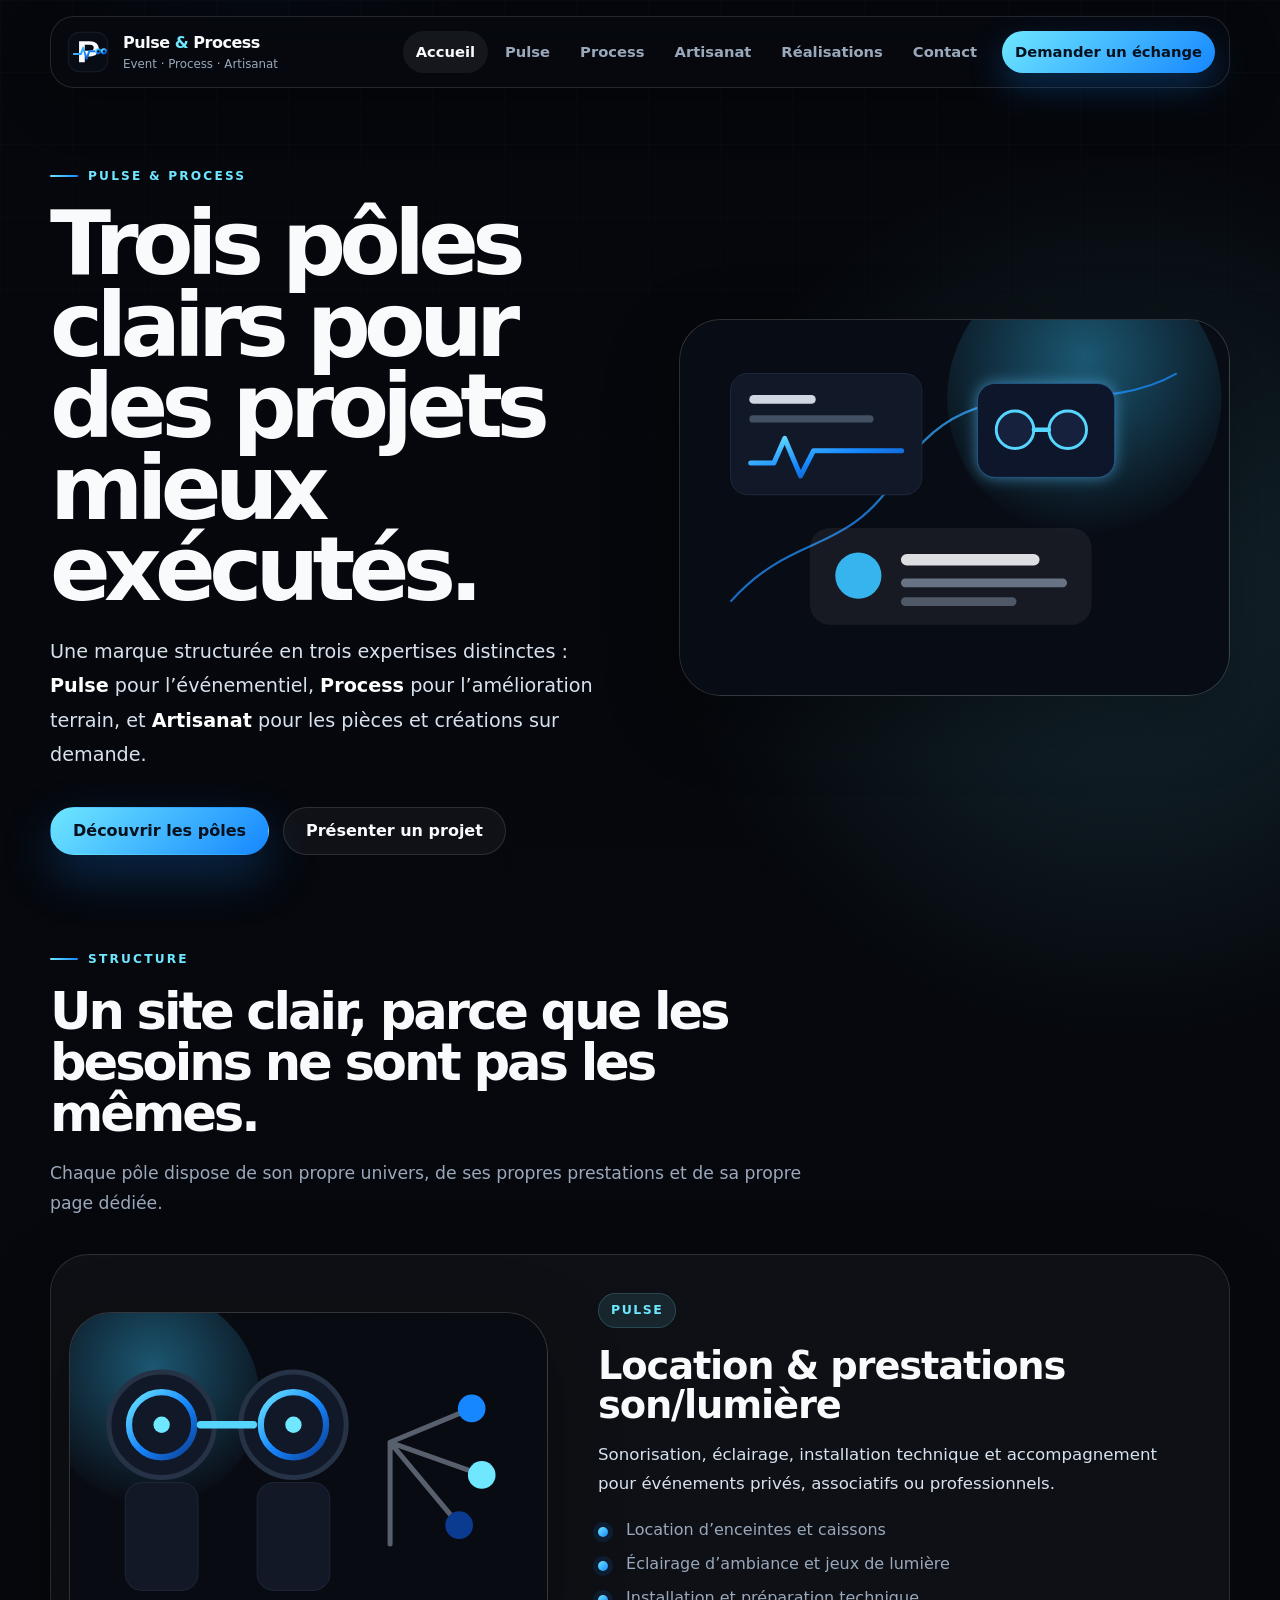
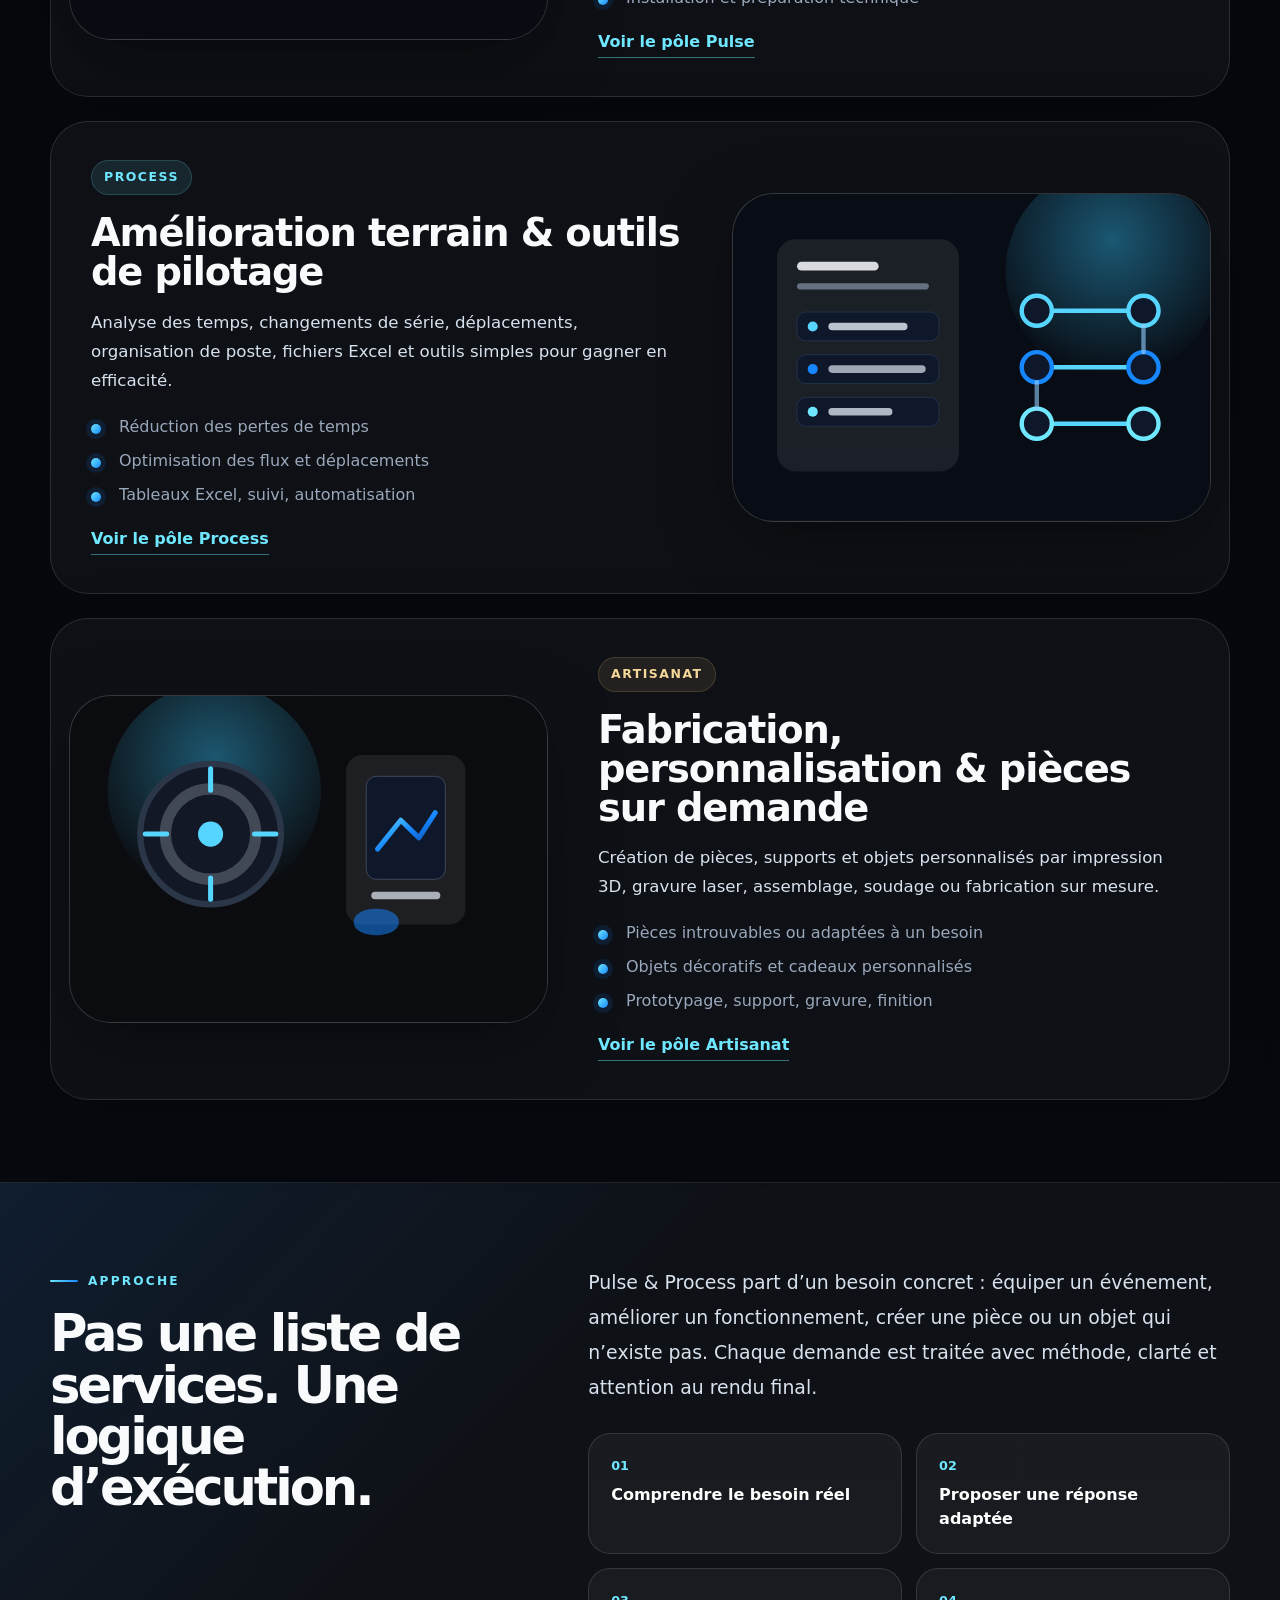
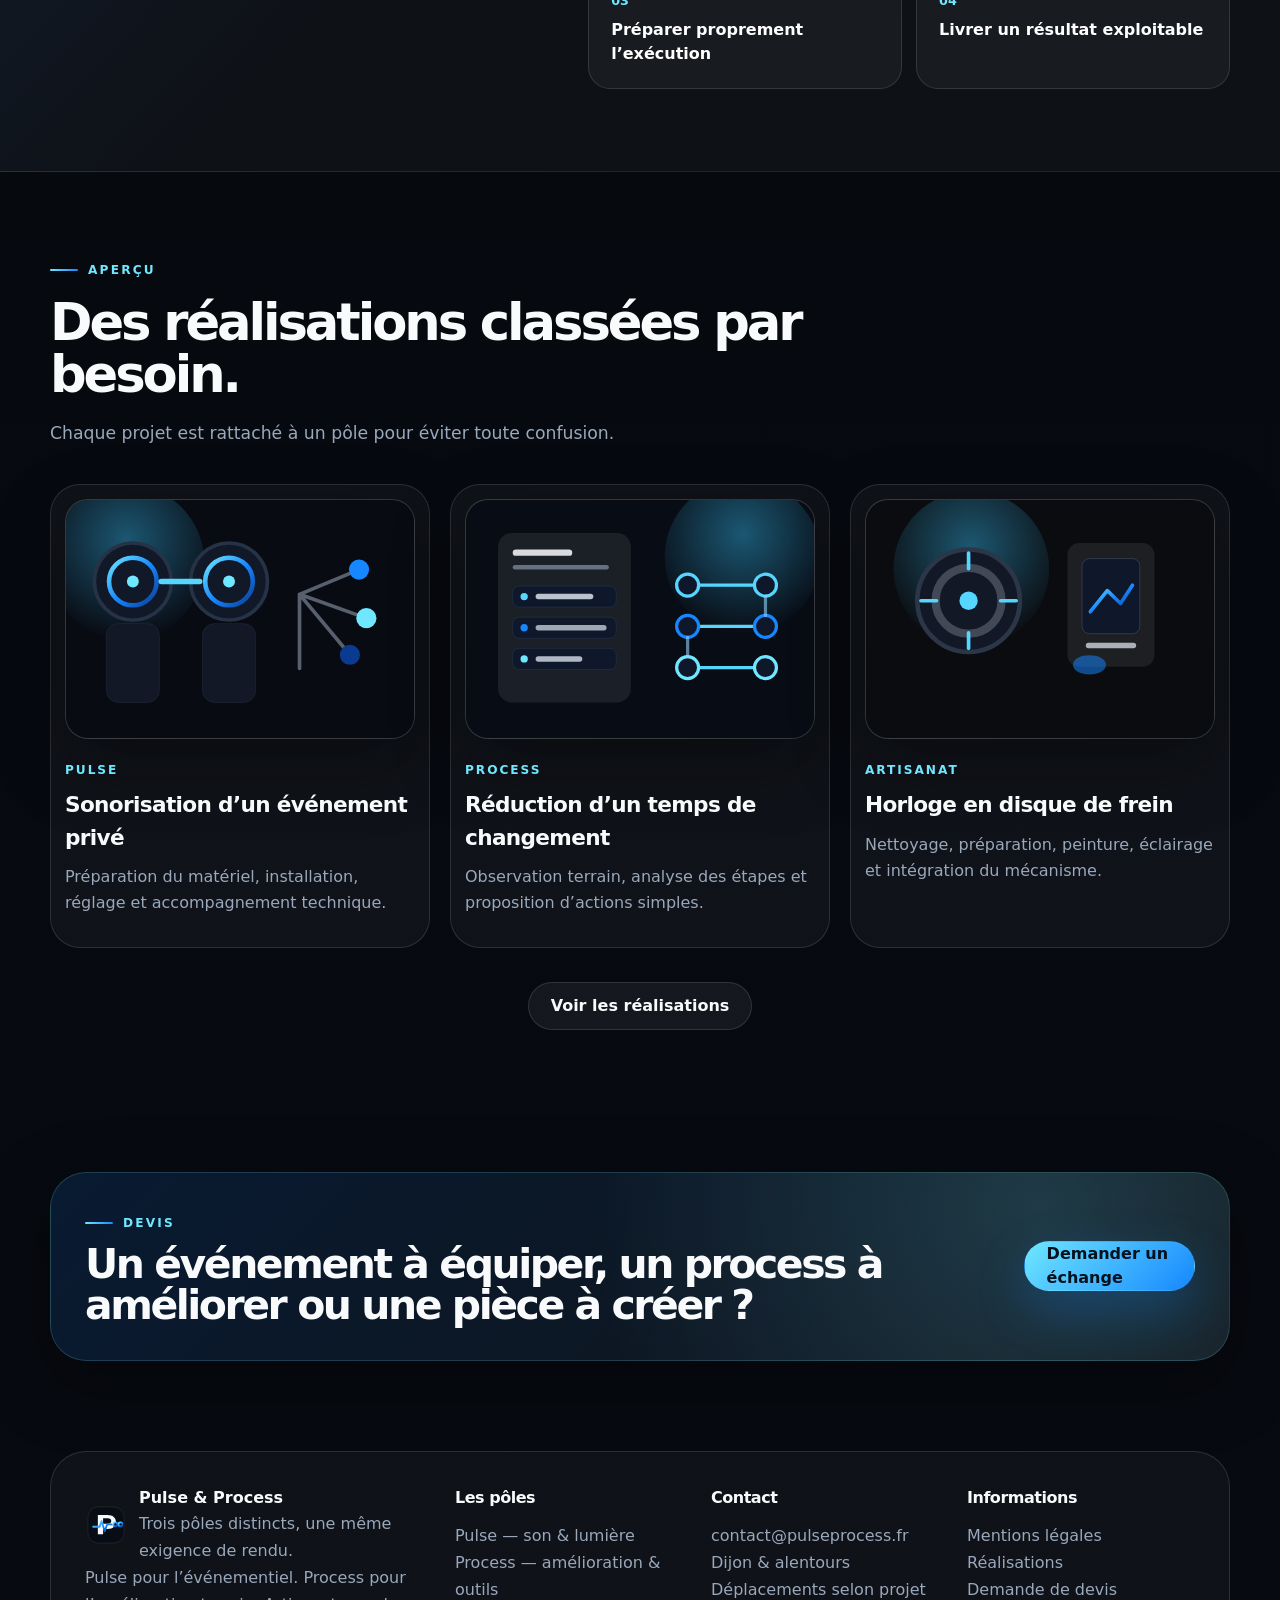
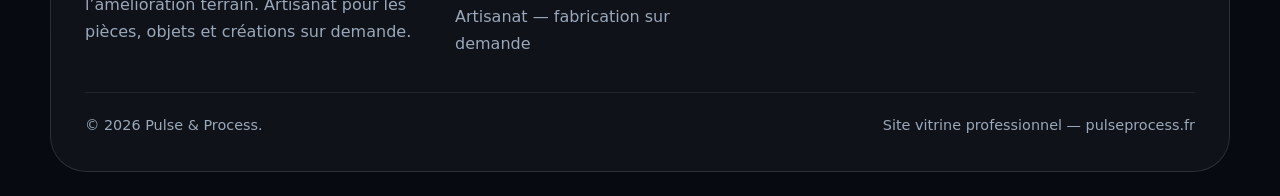
==== index.html @ 798062c0 "Add files via upload" ====
<!doctype html><html lang="fr"><head><meta charset="utf-8"><meta name="viewport" content="width=device-width, initial-scale=1"><title>Pulse &amp; Process — Pulse, Process et Artisanat</title><meta name="description" content="Pulse &amp; Process regroupe trois pôles distincts : événementiel son et lumière, amélioration terrain et outils de pilotage, artisanat et fabrication sur demande."><meta property="og:title" content="Pulse &amp; Process — Pulse, Process et Artisanat"><meta property="og:description" content="Pulse &amp; Process regroupe trois pôles distincts : événementiel son et lumière, amélioration terrain et outils de pilotage, artisanat et fabrication sur demande."><meta property="og:type" content="website"><meta property="og:url" content="https://pulseprocess.fr"><meta name="theme-color" content="#080c14"><link rel="icon" href='data:image/svg+xml,<svg xmlns="http://www.w3.org/2000/svg" viewBox="0 0 64 64"><rect width="64" height="64" rx="16" fill="%23080c14"/><path d="M18 46V16h17c8 0 13 4 13 11s-5 11-13 11h-8v8h-9z" fill="%23f8fafc"/><path d="M10 36h10l3-9 5 17 4-11h18" fill="none" stroke="%2338bdf8" stroke-width="4" stroke-linecap="round" stroke-linejoin="round"/></svg>'><link rel="stylesheet" href="styles.css"></head><body><header class="site-header" data-header><a class="brand" href="index.html" aria-label="Accueil Pulse & Process"><svg class="brand-mark" viewBox="0 0 72 72" aria-hidden="true"><defs><linearGradient id="ppBlue" x1="0" x2="1" y1="0" y2="1"><stop offset="0%" stop-color="#6ee7ff"/><stop offset="55%" stop-color="#1687ff"/><stop offset="100%" stop-color="#0a3f95"/></linearGradient></defs><rect x="5" y="5" width="62" height="62" rx="18" fill="#080c14" stroke="rgba(255,255,255,.14)"/><path d="M22 52V19h17c8.5 0 14 4.7 14 12s-5.5 12-14 12H31v9h-9Zm9-18h8c3.8 0 6-1.7 6-4.8 0-3-2.2-4.7-6-4.7h-8V34Z" fill="#f8fafc"/><path d="M14 39h11l3.4-10 5.4 18 4.1-12h7.8" fill="none" stroke="url(#ppBlue)" stroke-width="3.1" stroke-linecap="round" stroke-linejoin="round"/><circle cx="52" cy="35" r="3.4" fill="#080c14" stroke="url(#ppBlue)" stroke-width="3"/><circle cx="61" cy="35" r="3.4" fill="#080c14" stroke="url(#ppBlue)" stroke-width="3"/></svg><span class="brand-text"><strong><span>Pulse</span> <em>&</em> <span>Process</span></strong><small>Event · Process · Artisanat</small></span></a><button class="nav-toggle" type="button" aria-label="Ouvrir le menu" aria-expanded="false" data-nav-toggle><span></span><span></span></button><nav class="main-nav" data-nav><a class="is-active" href="index.html">Accueil</a><a class="" href="pulse.html">Pulse</a><a class="" href="process.html">Process</a><a class="" href="artisanat.html">Artisanat</a><a class="" href="realisations.html">Réalisations</a><a class="" href="contact.html">Contact</a><a class="nav-cta" href="contact.html">Demander un échange</a></nav></header><main>
<section class="hero hero-home"><div class="hero-copy reveal"><p class="eyebrow">Pulse & Process</p><h1>Trois pôles clairs pour des projets mieux exécutés.</h1><p class="lead">Une marque structurée en trois expertises distinctes : <strong>Pulse</strong> pour l’événementiel, <strong>Process</strong> pour l’amélioration terrain, et <strong>Artisanat</strong> pour les pièces et créations sur demande.</p><div class="hero-actions"><a class="btn btn-primary" href="#poles">Découvrir les pôles</a><a class="btn btn-ghost" href="contact.html">Présenter un projet</a></div></div><div class="hero-visual reveal delay-1"><svg class="visual-svg" viewBox="0 0 760 520" role="img" aria-hidden="true"><defs><linearGradient id="gBlue" x1="0" y1="0" x2="1" y2="1"><stop offset="0%" stop-color="#6ee7ff"/><stop offset="52%" stop-color="#1687ff"/><stop offset="100%" stop-color="#0b3b91"/></linearGradient><radialGradient id="glow" cx="50%" cy="35%" r="65%"><stop offset="0%" stop-color="#37c8ff" stop-opacity=".4"/><stop offset="100%" stop-color="#37c8ff" stop-opacity="0"/></radialGradient><filter id="blurGlow" x="-20%" y="-20%" width="140%" height="140%"><feGaussianBlur stdDeviation="10" result="blur"/><feColorMatrix in="blur" type="matrix" values="0 0 0 0 0.1  0 0 0 0 0.55  0 0 0 0 1  0 0 0 .55 0"/><feMerge><feMergeNode/><feMergeNode in="SourceGraphic"/></feMerge></filter></defs><rect width="760" height="520" rx="38" fill="#080c14"/><circle cx="560" cy="108" r="190" fill="url(#glow)"/><path d="M70 390 C160 290, 230 330, 305 210 C405 48, 560 148, 688 74" fill="none" stroke="url(#gBlue)" stroke-width="3" opacity=".75"/><g transform="translate(70 74)"><rect width="265" height="168" rx="24" fill="#111827" stroke="#263246"/><rect x="26" y="30" width="92" height="12" rx="6" fill="#e5edf8" opacity=".9"/><rect x="26" y="58" width="172" height="10" rx="5" fill="#64748b" opacity=".6"/><path d="M28 124h32l15-34 22 52 18-35h122" fill="none" stroke="url(#gBlue)" stroke-width="7" stroke-linecap="round" stroke-linejoin="round"/></g><g transform="translate(412 88)" filter="url(#blurGlow)"><rect width="190" height="130" rx="24" fill="#0f172a" stroke="#245a91"/><circle cx="52" cy="64" r="26" fill="#13243d" stroke="#56d6ff" stroke-width="4"/><circle cx="125" cy="64" r="26" fill="#13243d" stroke="#56d6ff" stroke-width="4"/><path d="M78 64h21" stroke="#56d6ff" stroke-width="6" stroke-linecap="round"/></g><g transform="translate(180 288)"><rect width="390" height="134" rx="28" fill="#f8fafc" opacity=".06" stroke="#ffffff" stroke-opacity=".13"/><circle cx="67" cy="66" r="32" fill="#38bdf8" opacity=".95"/><rect x="126" y="36" width="192" height="16" rx="8" fill="#f8fafc" opacity=".88"/><rect x="126" y="70" width="230" height="12" rx="6" fill="#93a4bb" opacity=".65"/><rect x="126" y="96" width="160" height="12" rx="6" fill="#93a4bb" opacity=".45"/></g></svg></div></section>
<section class="section section-tight" id="poles"><div class="section-heading reveal"><p class="eyebrow">Structure</p><h2>Un site clair, parce que les besoins ne sont pas les mêmes.</h2><p>Chaque pôle dispose de son propre univers, de ses propres prestations et de sa propre page dédiée.</p></div><div class="split-poles"><article class="pole-card pole-pulse reveal"><div class="pole-media"><svg class="visual-svg" viewBox="0 0 760 520" role="img" aria-hidden="true"><defs><linearGradient id="gBlue" x1="0" y1="0" x2="1" y2="1"><stop offset="0%" stop-color="#6ee7ff"/><stop offset="52%" stop-color="#1687ff"/><stop offset="100%" stop-color="#0b3b91"/></linearGradient><radialGradient id="glow" cx="50%" cy="35%" r="65%"><stop offset="0%" stop-color="#37c8ff" stop-opacity=".4"/><stop offset="100%" stop-color="#37c8ff" stop-opacity="0"/></radialGradient><filter id="blurGlow" x="-20%" y="-20%" width="140%" height="140%"><feGaussianBlur stdDeviation="10" result="blur"/><feColorMatrix in="blur" type="matrix" values="0 0 0 0 0.1  0 0 0 0 0.55  0 0 0 0 1  0 0 0 .55 0"/><feMerge><feMergeNode/><feMergeNode in="SourceGraphic"/></feMerge></filter></defs><rect width="760" height="520" rx="38" fill="#090b13"/><circle cx="132" cy="136" r="170" fill="url(#glow)"/><g transform="translate(88 92)"><rect x="0" y="178" width="116" height="172" rx="26" fill="#121826" stroke="#273247"/><circle cx="58" cy="86" r="84" fill="#111827" stroke="#263246" stroke-width="8"/><circle cx="58" cy="86" r="52" fill="none" stroke="url(#gBlue)" stroke-width="10"/><circle cx="58" cy="86" r="13" fill="#6ee7ff"/><rect x="210" y="178" width="116" height="172" rx="26" fill="#121826" stroke="#273247"/><circle cx="268" cy="86" r="84" fill="#111827" stroke="#263246" stroke-width="8"/><circle cx="268" cy="86" r="52" fill="none" stroke="url(#gBlue)" stroke-width="10"/><circle cx="268" cy="86" r="13" fill="#6ee7ff"/><path d="M120 86h84" stroke="#56d6ff" stroke-width="12" stroke-linecap="round"/></g><g transform="translate(470 118)"><path d="M40 250 V88 M40 88 L170 34 M40 88 L186 140 M40 88 L150 220" stroke="#d8e7ff" stroke-opacity=".38" stroke-width="8" stroke-linecap="round"/><circle cx="170" cy="34" r="22" fill="#1687ff"/><circle cx="186" cy="140" r="22" fill="#6ee7ff"/><circle cx="150" cy="220" r="22" fill="#0b3b91"/></g></svg></div><div class="pole-content"><span class="pill">Pulse</span><h3>Location & prestations son/lumière</h3><p>Sonorisation, éclairage, installation technique et accompagnement pour événements privés, associatifs ou professionnels.</p><ul class="clean-list"><li>Location d’enceintes et caissons</li><li>Éclairage d’ambiance et jeux de lumière</li><li>Installation et préparation technique</li></ul><a class="text-link" href="pulse.html">Voir le pôle Pulse</a></div></article><article class="pole-card pole-process reveal delay-1"><div class="pole-media"><svg class="visual-svg" viewBox="0 0 760 520" role="img" aria-hidden="true"><defs><linearGradient id="gBlue" x1="0" y1="0" x2="1" y2="1"><stop offset="0%" stop-color="#6ee7ff"/><stop offset="52%" stop-color="#1687ff"/><stop offset="100%" stop-color="#0b3b91"/></linearGradient><radialGradient id="glow" cx="50%" cy="35%" r="65%"><stop offset="0%" stop-color="#37c8ff" stop-opacity=".4"/><stop offset="100%" stop-color="#37c8ff" stop-opacity="0"/></radialGradient><filter id="blurGlow" x="-20%" y="-20%" width="140%" height="140%"><feGaussianBlur stdDeviation="10" result="blur"/><feColorMatrix in="blur" type="matrix" values="0 0 0 0 0.1  0 0 0 0 0.55  0 0 0 0 1  0 0 0 .55 0"/><feMerge><feMergeNode/><feMergeNode in="SourceGraphic"/></feMerge></filter></defs><rect width="760" height="520" rx="38" fill="#080c14"/><circle cx="604" cy="124" r="170" fill="url(#glow)"/><g transform="translate(70 72)"><rect width="290" height="370" rx="30" fill="#f8fafc" opacity=".08" stroke="#ffffff" stroke-opacity=".12"/><rect x="32" y="36" width="130" height="14" rx="7" fill="#f8fafc" opacity=".86"/><rect x="32" y="70" width="210" height="10" rx="5" fill="#94a3b8" opacity=".62"/><g transform="translate(32 116)"><rect width="226" height="46" rx="14" fill="#0f172a" stroke="#28405d"/><circle cx="25" cy="23" r="8" fill="#56d6ff"/><rect x="50" y="17" width="126" height="12" rx="6" fill="#e5edf8" opacity=".8"/></g><g transform="translate(32 184)"><rect width="226" height="46" rx="14" fill="#0f172a" stroke="#28405d"/><circle cx="25" cy="23" r="8" fill="#1687ff"/><rect x="50" y="17" width="155" height="12" rx="6" fill="#e5edf8" opacity=".67"/></g><g transform="translate(32 252)"><rect width="226" height="46" rx="14" fill="#0f172a" stroke="#28405d"/><circle cx="25" cy="23" r="8" fill="#6ee7ff"/><rect x="50" y="17" width="102" height="12" rx="6" fill="#e5edf8" opacity=".75"/></g></g><g transform="translate(438 130)"><path d="M46 56h170M46 146h170M46 236h170" stroke="#56d6ff" stroke-width="7" stroke-linecap="round"/><circle cx="46" cy="56" r="24" fill="#0f172a" stroke="#56d6ff" stroke-width="7"/><circle cx="216" cy="56" r="24" fill="#0f172a" stroke="#56d6ff" stroke-width="7"/><circle cx="46" cy="146" r="24" fill="#0f172a" stroke="#1687ff" stroke-width="7"/><circle cx="216" cy="146" r="24" fill="#0f172a" stroke="#1687ff" stroke-width="7"/><circle cx="46" cy="236" r="24" fill="#0f172a" stroke="#6ee7ff" stroke-width="7"/><circle cx="216" cy="236" r="24" fill="#0f172a" stroke="#6ee7ff" stroke-width="7"/><path d="M216 80v42M46 170v42" stroke="#93cfff" stroke-width="7" stroke-linecap="round" opacity=".6"/></g></svg></div><div class="pole-content"><span class="pill">Process</span><h3>Amélioration terrain & outils de pilotage</h3><p>Analyse des temps, changements de série, déplacements, organisation de poste, fichiers Excel et outils simples pour gagner en efficacité.</p><ul class="clean-list"><li>Réduction des pertes de temps</li><li>Optimisation des flux et déplacements</li><li>Tableaux Excel, suivi, automatisation</li></ul><a class="text-link" href="process.html">Voir le pôle Process</a></div></article><article class="pole-card pole-craft reveal delay-2"><div class="pole-media"><svg class="visual-svg" viewBox="0 0 760 520" role="img" aria-hidden="true"><defs><linearGradient id="gBlue" x1="0" y1="0" x2="1" y2="1"><stop offset="0%" stop-color="#6ee7ff"/><stop offset="52%" stop-color="#1687ff"/><stop offset="100%" stop-color="#0b3b91"/></linearGradient><radialGradient id="glow" cx="50%" cy="35%" r="65%"><stop offset="0%" stop-color="#37c8ff" stop-opacity=".4"/><stop offset="100%" stop-color="#37c8ff" stop-opacity="0"/></radialGradient><filter id="blurGlow" x="-20%" y="-20%" width="140%" height="140%"><feGaussianBlur stdDeviation="10" result="blur"/><feColorMatrix in="blur" type="matrix" values="0 0 0 0 0.1  0 0 0 0 0.55  0 0 0 0 1  0 0 0 .55 0"/><feMerge><feMergeNode/><feMergeNode in="SourceGraphic"/></feMerge></filter></defs><rect width="760" height="520" rx="38" fill="#0b0c10"/><circle cx="230" cy="150" r="170" fill="url(#glow)"/><g transform="translate(96 92)"><circle cx="128" cy="128" r="112" fill="#121826" stroke="#2b3648" stroke-width="10"/><circle cx="128" cy="128" r="72" fill="none" stroke="#c7d2e0" stroke-opacity=".26" stroke-width="18"/><circle cx="128" cy="128" r="20" fill="#56d6ff"/><g stroke="#56d6ff" stroke-width="8" stroke-linecap="round"><path d="M128 24v34"/><path d="M128 198v34"/><path d="M24 128h34"/><path d="M198 128h34"/></g></g><g transform="translate(440 94)"><rect x="0" y="0" width="190" height="270" rx="26" fill="#f8fafc" opacity=".08" stroke="#ffffff" stroke-opacity=".13"/><rect x="32" y="34" width="126" height="164" rx="16" fill="#0f172a" stroke="#52627a"/><path d="M50 150 L87 104 L116 132 L142 92" fill="none" stroke="url(#gBlue)" stroke-width="8" stroke-linecap="round" stroke-linejoin="round"/><rect x="40" y="218" width="110" height="12" rx="6" fill="#e5edf8" opacity=".7"/></g><path d="M524 360c0 28-72 28-72 0s72-28 72 0Z" fill="#1687ff" opacity=".52"/></svg></div><div class="pole-content"><span class="pill">Artisanat</span><h3>Fabrication, personnalisation & pièces sur demande</h3><p>Création de pièces, supports et objets personnalisés par impression 3D, gravure laser, assemblage, soudage ou fabrication sur mesure.</p><ul class="clean-list"><li>Pièces introuvables ou adaptées à un besoin</li><li>Objets décoratifs et cadeaux personnalisés</li><li>Prototypage, support, gravure, finition</li></ul><a class="text-link" href="artisanat.html">Voir le pôle Artisanat</a></div></article></div></section>
<section class="section soft-panel"><div class="two-col"><div class="reveal"><p class="eyebrow">Approche</p><h2>Pas une liste de services. Une logique d’exécution.</h2></div><div class="reveal delay-1"><p class="big-text">Pulse & Process part d’un besoin concret : équiper un événement, améliorer un fonctionnement, créer une pièce ou un objet qui n’existe pas. Chaque demande est traitée avec méthode, clarté et attention au rendu final.</p><div class="value-grid"><div><strong>01</strong><span>Comprendre le besoin réel</span></div><div><strong>02</strong><span>Proposer une réponse adaptée</span></div><div><strong>03</strong><span>Préparer proprement l’exécution</span></div><div><strong>04</strong><span>Livrer un résultat exploitable</span></div></div></div></div></section>
<section class="section"><div class="section-heading reveal"><p class="eyebrow">Aperçu</p><h2>Des réalisations classées par besoin.</h2><p>Chaque projet est rattaché à un pôle pour éviter toute confusion.</p></div><div class="project-grid compact"><article class="project-card reveal"><div class="project-visual mini-pulse"><svg class="visual-svg" viewBox="0 0 760 520" role="img" aria-hidden="true"><defs><linearGradient id="gBlue" x1="0" y1="0" x2="1" y2="1"><stop offset="0%" stop-color="#6ee7ff"/><stop offset="52%" stop-color="#1687ff"/><stop offset="100%" stop-color="#0b3b91"/></linearGradient><radialGradient id="glow" cx="50%" cy="35%" r="65%"><stop offset="0%" stop-color="#37c8ff" stop-opacity=".4"/><stop offset="100%" stop-color="#37c8ff" stop-opacity="0"/></radialGradient><filter id="blurGlow" x="-20%" y="-20%" width="140%" height="140%"><feGaussianBlur stdDeviation="10" result="blur"/><feColorMatrix in="blur" type="matrix" values="0 0 0 0 0.1  0 0 0 0 0.55  0 0 0 0 1  0 0 0 .55 0"/><feMerge><feMergeNode/><feMergeNode in="SourceGraphic"/></feMerge></filter></defs><rect width="760" height="520" rx="38" fill="#090b13"/><circle cx="132" cy="136" r="170" fill="url(#glow)"/><g transform="translate(88 92)"><rect x="0" y="178" width="116" height="172" rx="26" fill="#121826" stroke="#273247"/><circle cx="58" cy="86" r="84" fill="#111827" stroke="#263246" stroke-width="8"/><circle cx="58" cy="86" r="52" fill="none" stroke="url(#gBlue)" stroke-width="10"/><circle cx="58" cy="86" r="13" fill="#6ee7ff"/><rect x="210" y="178" width="116" height="172" rx="26" fill="#121826" stroke="#273247"/><circle cx="268" cy="86" r="84" fill="#111827" stroke="#263246" stroke-width="8"/><circle cx="268" cy="86" r="52" fill="none" stroke="url(#gBlue)" stroke-width="10"/><circle cx="268" cy="86" r="13" fill="#6ee7ff"/><path d="M120 86h84" stroke="#56d6ff" stroke-width="12" stroke-linecap="round"/></g><g transform="translate(470 118)"><path d="M40 250 V88 M40 88 L170 34 M40 88 L186 140 M40 88 L150 220" stroke="#d8e7ff" stroke-opacity=".38" stroke-width="8" stroke-linecap="round"/><circle cx="170" cy="34" r="22" fill="#1687ff"/><circle cx="186" cy="140" r="22" fill="#6ee7ff"/><circle cx="150" cy="220" r="22" fill="#0b3b91"/></g></svg></div><span>Pulse</span><h3>Sonorisation d’un événement privé</h3><p>Préparation du matériel, installation, réglage et accompagnement technique.</p></article><article class="project-card reveal delay-1"><div class="project-visual mini-process"><svg class="visual-svg" viewBox="0 0 760 520" role="img" aria-hidden="true"><defs><linearGradient id="gBlue" x1="0" y1="0" x2="1" y2="1"><stop offset="0%" stop-color="#6ee7ff"/><stop offset="52%" stop-color="#1687ff"/><stop offset="100%" stop-color="#0b3b91"/></linearGradient><radialGradient id="glow" cx="50%" cy="35%" r="65%"><stop offset="0%" stop-color="#37c8ff" stop-opacity=".4"/><stop offset="100%" stop-color="#37c8ff" stop-opacity="0"/></radialGradient><filter id="blurGlow" x="-20%" y="-20%" width="140%" height="140%"><feGaussianBlur stdDeviation="10" result="blur"/><feColorMatrix in="blur" type="matrix" values="0 0 0 0 0.1  0 0 0 0 0.55  0 0 0 0 1  0 0 0 .55 0"/><feMerge><feMergeNode/><feMergeNode in="SourceGraphic"/></feMerge></filter></defs><rect width="760" height="520" rx="38" fill="#080c14"/><circle cx="604" cy="124" r="170" fill="url(#glow)"/><g transform="translate(70 72)"><rect width="290" height="370" rx="30" fill="#f8fafc" opacity=".08" stroke="#ffffff" stroke-opacity=".12"/><rect x="32" y="36" width="130" height="14" rx="7" fill="#f8fafc" opacity=".86"/><rect x="32" y="70" width="210" height="10" rx="5" fill="#94a3b8" opacity=".62"/><g transform="translate(32 116)"><rect width="226" height="46" rx="14" fill="#0f172a" stroke="#28405d"/><circle cx="25" cy="23" r="8" fill="#56d6ff"/><rect x="50" y="17" width="126" height="12" rx="6" fill="#e5edf8" opacity=".8"/></g><g transform="translate(32 184)"><rect width="226" height="46" rx="14" fill="#0f172a" stroke="#28405d"/><circle cx="25" cy="23" r="8" fill="#1687ff"/><rect x="50" y="17" width="155" height="12" rx="6" fill="#e5edf8" opacity=".67"/></g><g transform="translate(32 252)"><rect width="226" height="46" rx="14" fill="#0f172a" stroke="#28405d"/><circle cx="25" cy="23" r="8" fill="#6ee7ff"/><rect x="50" y="17" width="102" height="12" rx="6" fill="#e5edf8" opacity=".75"/></g></g><g transform="translate(438 130)"><path d="M46 56h170M46 146h170M46 236h170" stroke="#56d6ff" stroke-width="7" stroke-linecap="round"/><circle cx="46" cy="56" r="24" fill="#0f172a" stroke="#56d6ff" stroke-width="7"/><circle cx="216" cy="56" r="24" fill="#0f172a" stroke="#56d6ff" stroke-width="7"/><circle cx="46" cy="146" r="24" fill="#0f172a" stroke="#1687ff" stroke-width="7"/><circle cx="216" cy="146" r="24" fill="#0f172a" stroke="#1687ff" stroke-width="7"/><circle cx="46" cy="236" r="24" fill="#0f172a" stroke="#6ee7ff" stroke-width="7"/><circle cx="216" cy="236" r="24" fill="#0f172a" stroke="#6ee7ff" stroke-width="7"/><path d="M216 80v42M46 170v42" stroke="#93cfff" stroke-width="7" stroke-linecap="round" opacity=".6"/></g></svg></div><span>Process</span><h3>Réduction d’un temps de changement</h3><p>Observation terrain, analyse des étapes et proposition d’actions simples.</p></article><article class="project-card reveal delay-2"><div class="project-visual mini-craft"><svg class="visual-svg" viewBox="0 0 760 520" role="img" aria-hidden="true"><defs><linearGradient id="gBlue" x1="0" y1="0" x2="1" y2="1"><stop offset="0%" stop-color="#6ee7ff"/><stop offset="52%" stop-color="#1687ff"/><stop offset="100%" stop-color="#0b3b91"/></linearGradient><radialGradient id="glow" cx="50%" cy="35%" r="65%"><stop offset="0%" stop-color="#37c8ff" stop-opacity=".4"/><stop offset="100%" stop-color="#37c8ff" stop-opacity="0"/></radialGradient><filter id="blurGlow" x="-20%" y="-20%" width="140%" height="140%"><feGaussianBlur stdDeviation="10" result="blur"/><feColorMatrix in="blur" type="matrix" values="0 0 0 0 0.1  0 0 0 0 0.55  0 0 0 0 1  0 0 0 .55 0"/><feMerge><feMergeNode/><feMergeNode in="SourceGraphic"/></feMerge></filter></defs><rect width="760" height="520" rx="38" fill="#0b0c10"/><circle cx="230" cy="150" r="170" fill="url(#glow)"/><g transform="translate(96 92)"><circle cx="128" cy="128" r="112" fill="#121826" stroke="#2b3648" stroke-width="10"/><circle cx="128" cy="128" r="72" fill="none" stroke="#c7d2e0" stroke-opacity=".26" stroke-width="18"/><circle cx="128" cy="128" r="20" fill="#56d6ff"/><g stroke="#56d6ff" stroke-width="8" stroke-linecap="round"><path d="M128 24v34"/><path d="M128 198v34"/><path d="M24 128h34"/><path d="M198 128h34"/></g></g><g transform="translate(440 94)"><rect x="0" y="0" width="190" height="270" rx="26" fill="#f8fafc" opacity=".08" stroke="#ffffff" stroke-opacity=".13"/><rect x="32" y="34" width="126" height="164" rx="16" fill="#0f172a" stroke="#52627a"/><path d="M50 150 L87 104 L116 132 L142 92" fill="none" stroke="url(#gBlue)" stroke-width="8" stroke-linecap="round" stroke-linejoin="round"/><rect x="40" y="218" width="110" height="12" rx="6" fill="#e5edf8" opacity=".7"/></g><path d="M524 360c0 28-72 28-72 0s72-28 72 0Z" fill="#1687ff" opacity=".52"/></svg></div><span>Artisanat</span><h3>Horloge en disque de frein</h3><p>Nettoyage, préparation, peinture, éclairage et intégration du mécanisme.</p></article></div><div class="center-actions"><a class="btn btn-secondary" href="realisations.html">Voir les réalisations</a></div></section>
<section class="cta-band reveal"><div><p class="eyebrow">Devis</p><h2>Un événement à équiper, un process à améliorer ou une pièce à créer ?</h2></div><a class="btn btn-primary" href="contact.html">Demander un échange</a></section>
</main><footer class="site-footer"><div class="footer-grid"><div><div class="footer-brand"><svg class="brand-mark" viewBox="0 0 72 72" aria-hidden="true"><defs><linearGradient id="ppBlue" x1="0" x2="1" y1="0" y2="1"><stop offset="0%" stop-color="#6ee7ff"/><stop offset="55%" stop-color="#1687ff"/><stop offset="100%" stop-color="#0a3f95"/></linearGradient></defs><rect x="5" y="5" width="62" height="62" rx="18" fill="#080c14" stroke="rgba(255,255,255,.14)"/><path d="M22 52V19h17c8.5 0 14 4.7 14 12s-5.5 12-14 12H31v9h-9Zm9-18h8c3.8 0 6-1.7 6-4.8 0-3-2.2-4.7-6-4.7h-8V34Z" fill="#f8fafc"/><path d="M14 39h11l3.4-10 5.4 18 4.1-12h7.8" fill="none" stroke="url(#ppBlue)" stroke-width="3.1" stroke-linecap="round" stroke-linejoin="round"/><circle cx="52" cy="35" r="3.4" fill="#080c14" stroke="url(#ppBlue)" stroke-width="3"/><circle cx="61" cy="35" r="3.4" fill="#080c14" stroke="url(#ppBlue)" stroke-width="3"/></svg><div><strong>Pulse & Process</strong><span>Trois pôles distincts, une même exigence de rendu.</span></div></div><p class="footer-note">Pulse pour l’événementiel. Process pour l’amélioration terrain. Artisanat pour les pièces, objets et créations sur demande.</p></div><div><h3>Les pôles</h3><a href="pulse.html">Pulse — son & lumière</a><a href="process.html">Process — amélioration & outils</a><a href="artisanat.html">Artisanat — fabrication sur demande</a></div><div><h3>Contact</h3><a href="mailto:contact@pulseprocess.fr">contact@pulseprocess.fr</a><span>Dijon & alentours</span><span>Déplacements selon projet</span></div><div><h3>Informations</h3><a href="mentions-legales.html">Mentions légales</a><a href="realisations.html">Réalisations</a><a href="contact.html">Demande de devis</a></div></div><div class="footer-bottom"><span>© <span data-year></span> Pulse & Process.</span><span>Site vitrine professionnel — pulseprocess.fr</span></div></footer><script src="script.js"></script></body></html>
---- styles.css ----
:root{--bg:#070a10;--bg-2:#0a0f19;--panel:#0f1624;--panel-2:#121b2c;--line:rgba(255,255,255,.12);--line-2:rgba(255,255,255,.08);--text:#f8fafc;--muted:#9aa8bb;--soft:#d8e2ee;--blue:#1687ff;--blue-2:#6ee7ff;--blue-3:#0b3b91;--craft:#d9b16e;--shadow:0 22px 70px rgba(0,0,0,.36);--radius:28px;--radius-lg:42px;--max:1180px}*{box-sizing:border-box}html{scroll-behavior:smooth}body{margin:0;font-family:Inter,ui-sans-serif,system-ui,-apple-system,BlinkMacSystemFont,"Segoe UI",sans-serif;background:radial-gradient(circle at 20% -10%,rgba(22,135,255,.25),transparent 34rem),radial-gradient(circle at 88% 12%,rgba(110,231,255,.15),transparent 28rem),linear-gradient(180deg,#05070c 0%,var(--bg) 100%);color:var(--text);line-height:1.5;overflow-x:hidden}body::before{content:"";position:fixed;inset:0;pointer-events:none;z-index:-1;background:linear-gradient(rgba(255,255,255,.025) 1px,transparent 1px),linear-gradient(90deg,rgba(255,255,255,.025) 1px,transparent 1px);background-size:72px 72px;mask-image:linear-gradient(to bottom,rgba(0,0,0,.75),transparent 75%)}a{color:inherit;text-decoration:none}img,svg{max-width:100%;display:block}button,input,select,textarea{font:inherit}::selection{background:var(--blue-2);color:#06111e}.site-header{position:sticky;top:0;z-index:50;display:flex;align-items:center;justify-content:space-between;gap:24px;width:min(var(--max),calc(100% - 32px));margin:16px auto 0;padding:12px 14px;border:1px solid var(--line);border-radius:24px;background:rgba(7,10,16,.78);backdrop-filter:blur(18px);box-shadow:0 18px 50px rgba(0,0,0,.25)}.brand{display:flex;align-items:center;gap:12px;min-width:max-content}.brand-mark{width:46px;height:46px;flex:none}.brand-text strong{display:block;font-size:1rem;letter-spacing:-.03em}.brand-text em{font-style:normal;color:var(--blue-2)}.brand-text small{display:block;margin-top:1px;color:var(--muted);font-size:.74rem}.main-nav{display:flex;align-items:center;gap:4px}.main-nav a{padding:10px 13px;border-radius:999px;color:var(--muted);font-size:.92rem;font-weight:650;transition:.22s ease}.main-nav a:hover,.main-nav a.is-active{color:var(--text);background:rgba(255,255,255,.06)}.main-nav .nav-cta{margin-left:8px;color:#06111e;background:linear-gradient(135deg,var(--blue-2),var(--blue));box-shadow:0 14px 35px rgba(22,135,255,.28)}.main-nav .nav-cta:hover{background:linear-gradient(135deg,#fff,var(--blue-2));color:#06111e}.nav-toggle{display:none}main{width:min(var(--max),calc(100% - 32px));margin:0 auto}.hero,.page-hero{min-height:calc(100vh - 84px);display:grid;grid-template-columns:1.02fr .98fr;align-items:center;gap:56px;padding:72px 0 54px}.page-hero{min-height:620px}.simple-hero{min-height:auto;grid-template-columns:1fr;padding:90px 0 36px}.hero-copy,.page-hero-copy{max-width:690px}.eyebrow{display:inline-flex;align-items:center;gap:10px;margin:0 0 18px;color:var(--blue-2);text-transform:uppercase;letter-spacing:.18em;font-size:.76rem;font-weight:900}.eyebrow::before{content:"";width:28px;height:2px;border-radius:999px;background:linear-gradient(90deg,var(--blue-2),var(--blue))}h1,h2,h3,p{margin-top:0}h1{margin-bottom:24px;font-size:clamp(3.1rem,7vw,6.9rem);line-height:.91;letter-spacing:-.075em;font-weight:850}.page-hero h1{font-size:clamp(2.9rem,5.8vw,5.9rem)}h2{margin-bottom:18px;font-size:clamp(2rem,4vw,4rem);line-height:1;letter-spacing:-.06em;font-weight:820}h3{letter-spacing:-.03em;font-size:1.35rem}.lead{color:var(--soft);font-size:clamp(1.05rem,1.5vw,1.25rem);line-height:1.8;max-width:670px}.lead strong{color:#fff}.hero-actions{display:flex;flex-wrap:wrap;gap:14px;margin-top:34px}.btn{display:inline-flex;align-items:center;justify-content:center;min-height:48px;padding:0 22px;border:1px solid transparent;border-radius:999px;font-weight:850;transition:.22s ease}.btn-primary{color:#06111e;background:linear-gradient(135deg,var(--blue-2),var(--blue));box-shadow:0 20px 50px rgba(22,135,255,.28)}.btn-primary:hover{transform:translateY(-2px);box-shadow:0 26px 64px rgba(22,135,255,.36)}.btn-ghost{color:var(--text);background:rgba(255,255,255,.045);border-color:var(--line)}.btn-ghost:hover,.btn-secondary:hover{background:rgba(255,255,255,.09);transform:translateY(-2px)}.btn-secondary{color:var(--text);border-color:var(--line);background:rgba(255,255,255,.06)}.hero-visual,.visual-block,.project-visual,.pole-media{border:1px solid var(--line);border-radius:var(--radius-lg);background:linear-gradient(145deg,rgba(255,255,255,.08),rgba(255,255,255,.025));box-shadow:var(--shadow);overflow:hidden}.visual-svg{width:100%;height:auto}.section{padding:82px 0}.section-tight{padding-top:34px}.section-heading{max-width:760px;margin-bottom:36px}.section-heading p:not(.eyebrow){color:var(--muted);font-size:1.08rem;line-height:1.75}.split-poles{display:grid;gap:24px}.pole-card{display:grid;grid-template-columns:.86fr 1.14fr;gap:28px;align-items:center;padding:18px;border:1px solid var(--line);border-radius:38px;background:rgba(255,255,255,.035);box-shadow:0 20px 70px rgba(0,0,0,.18)}.pole-card:nth-child(even){grid-template-columns:1.14fr .86fr}.pole-card:nth-child(even) .pole-media{order:2}.pole-content{padding:20px 22px}.pill{display:inline-flex;margin-bottom:18px;padding:7px 12px;border-radius:999px;background:rgba(110,231,255,.1);color:var(--blue-2);border:1px solid rgba(110,231,255,.18);font-size:.78rem;font-weight:900;text-transform:uppercase;letter-spacing:.12em}.pole-craft .pill{color:#f5d79a;border-color:rgba(217,177,110,.2);background:rgba(217,177,110,.1)}.pole-content h3{font-size:clamp(1.8rem,3vw,3rem);line-height:1.02;margin-bottom:16px}.pole-content p{color:var(--soft);font-size:1.04rem;line-height:1.75}.clean-list,.check-list{list-style:none;padding:0;margin:20px 0}.clean-list li,.check-list li{position:relative;padding-left:28px;margin:10px 0;color:var(--muted)}.clean-list li::before,.check-list li::before{content:"";position:absolute;left:0;top:.55em;width:10px;height:10px;border-radius:50%;background:linear-gradient(135deg,var(--blue-2),var(--blue));box-shadow:0 0 0 5px rgba(22,135,255,.12)}.text-link{display:inline-flex;color:var(--blue-2);font-weight:900;border-bottom:1px solid rgba(110,231,255,.45);padding-bottom:3px}.text-link:hover{color:#fff;border-color:#fff}.soft-panel{width:100vw;margin-left:calc(50% - 50vw);padding-left:max(16px,calc((100vw - var(--max))/2));padding-right:max(16px,calc((100vw - var(--max))/2));background:linear-gradient(135deg,rgba(22,135,255,.11),transparent 40%),rgba(255,255,255,.035);border-top:1px solid var(--line-2);border-bottom:1px solid var(--line-2)}.two-col{display:grid;grid-template-columns:.86fr 1.14fr;gap:54px;align-items:start}.big-text{font-size:1.18rem;line-height:1.85;color:var(--soft)}.value-grid{display:grid;grid-template-columns:repeat(2,1fr);gap:14px;margin-top:28px}.value-grid div{padding:22px;border:1px solid var(--line);border-radius:22px;background:rgba(255,255,255,.045)}.value-grid strong{display:block;color:var(--blue-2);font-size:.8rem;margin-bottom:8px}.value-grid span{color:#fff;font-weight:750}.project-grid{display:grid;grid-template-columns:repeat(3,1fr);gap:20px}.project-grid.compact{margin-top:10px}.project-card{padding:14px;border:1px solid var(--line);border-radius:30px;background:rgba(255,255,255,.04);transition:.22s ease}.project-card:hover{transform:translateY(-4px);background:rgba(255,255,255,.065)}.project-card .project-visual{border-radius:23px;margin-bottom:18px}.project-card span{color:var(--blue-2);font-size:.76rem;font-weight:900;text-transform:uppercase;letter-spacing:.16em}.project-card h3{margin:8px 0 10px}.project-card p{color:var(--muted);line-height:1.65}.center-actions{text-align:center;margin-top:34px}.cta-band{display:flex;align-items:center;justify-content:space-between;gap:28px;margin:60px 0 90px;padding:34px;border:1px solid rgba(110,231,255,.18);border-radius:36px;background:radial-gradient(circle at 84% 20%,rgba(110,231,255,.18),transparent 28rem),linear-gradient(135deg,rgba(22,135,255,.14),rgba(255,255,255,.04));box-shadow:var(--shadow)}.cta-band h2{font-size:clamp(1.8rem,3.2vw,3.3rem);margin:0}.cta-band .eyebrow{margin-bottom:12px}.page-hero.pulse-bg,.page-hero.process-bg,.page-hero.craft-bg{position:relative}.page-hero.pulse-bg::before,.page-hero.process-bg::before,.page-hero.craft-bg::before{content:"";position:absolute;inset:80px auto auto -20vw;width:56vw;height:56vw;z-index:-1;background:radial-gradient(circle,rgba(22,135,255,.18),transparent 58%)}.craft-bg .eyebrow{color:#f5d79a}.craft-bg .eyebrow::before{background:linear-gradient(90deg,#f5d79a,var(--blue))}.service-grid,.problem-grid{display:grid;grid-template-columns:repeat(3,1fr);gap:18px}.service-card,.problem-card{min-height:205px;padding:26px;border:1px solid var(--line);border-radius:28px;background:linear-gradient(145deg,rgba(255,255,255,.065),rgba(255,255,255,.025));transition:.22s ease}.service-card:hover,.problem-card:hover{transform:translateY(-3px);border-color:rgba(110,231,255,.25)}.service-card p,.problem-card p{color:var(--muted);line-height:1.7}.problem-card strong{display:inline-flex;color:var(--blue-2);margin-bottom:16px;font-size:.8rem;letter-spacing:.15em}.split-section{display:grid;grid-template-columns:.95fr 1.05fr;gap:48px;align-items:center}.list-columns{display:grid;grid-template-columns:repeat(2,1fr);gap:22px}.note,.form-note{color:var(--muted);font-size:.95rem;line-height:1.7}.timeline{display:grid;gap:14px}.timeline div{display:grid;grid-template-columns:52px 1fr;column-gap:18px;padding:22px;border:1px solid var(--line);border-radius:24px;background:rgba(255,255,255,.045)}.timeline span{grid-row:1 / span 2;display:grid;place-items:center;width:44px;height:44px;border-radius:16px;background:linear-gradient(135deg,var(--blue-2),var(--blue));color:#06111e;font-weight:950}.timeline h3{margin:2px 0 6px}.timeline p{margin:0;color:var(--muted)}.compact-timeline div{padding:18px}.filter-bar{display:flex;flex-wrap:wrap;gap:10px;margin-bottom:28px}.filter-btn{border:1px solid var(--line);border-radius:999px;background:rgba(255,255,255,.04);color:var(--muted);padding:10px 16px;cursor:pointer;font-weight:850}.filter-btn.is-active,.filter-btn:hover{color:#06111e;background:var(--blue-2)}.contact-layout{display:grid;grid-template-columns:.85fr 1.15fr;gap:24px;align-items:start}.contact-panel,.contact-form,.legal-page{padding:30px;border:1px solid var(--line);border-radius:34px;background:rgba(255,255,255,.04);box-shadow:var(--shadow)}.quick-choice{display:grid;gap:12px;margin-top:22px}.quick-choice a{display:block;padding:18px;border:1px solid var(--line);border-radius:22px;background:rgba(255,255,255,.04);transition:.22s ease}.quick-choice a:hover{transform:translateY(-2px);border-color:rgba(110,231,255,.28)}.quick-choice strong{display:block;margin-bottom:6px;color:#fff}.quick-choice span{color:var(--muted)}.form-grid{display:grid;grid-template-columns:repeat(2,1fr);gap:16px}label{display:grid;gap:8px;color:var(--soft);font-weight:750;margin-bottom:16px}input,select,textarea{width:100%;border:1px solid var(--line);border-radius:18px;background:rgba(0,0,0,.18);color:var(--text);padding:14px 16px;outline:none}input:focus,select:focus,textarea:focus{border-color:rgba(110,231,255,.55);box-shadow:0 0 0 4px rgba(22,135,255,.12)}textarea{resize:vertical}.legal-page{max-width:880px}.legal-page h2{font-size:1.7rem;margin-top:30px}.legal-page h2:first-child{margin-top:0}.legal-page p{color:var(--muted);line-height:1.8}.site-footer{width:min(var(--max),calc(100% - 32px));margin:0 auto 24px;padding:34px;border:1px solid var(--line);border-radius:36px;background:rgba(255,255,255,.035)}.footer-grid{display:grid;grid-template-columns:1.5fr repeat(3,1fr);gap:28px}.footer-brand{display:flex;gap:12px;align-items:center}.footer-brand .brand-mark{width:42px;height:42px}.footer-brand strong{display:block}.footer-brand span,.footer-note,.site-footer a,.site-footer div>span{display:block;color:var(--muted);line-height:1.7}.site-footer h3{font-size:1rem;margin-bottom:12px}.site-footer a:hover{color:#fff}.footer-bottom{display:flex;justify-content:space-between;gap:18px;margin-top:30px;padding-top:20px;border-top:1px solid var(--line-2);color:var(--muted);font-size:.9rem}.reveal{opacity:0;transform:translateY(22px);transition:opacity .7s ease,transform .7s ease}.reveal.is-visible{opacity:1;transform:none}.delay-1{transition-delay:.12s}.delay-2{transition-delay:.22s}[hidden]{display:none!important}@media (max-width:980px){.site-header{width:calc(100% - 22px);margin-top:10px}.nav-toggle{display:grid;place-items:center;width:46px;height:46px;border:1px solid var(--line);border-radius:16px;background:rgba(255,255,255,.05)}.nav-toggle span{width:20px;height:2px;background:#fff;border-radius:99px;display:block;transition:.22s ease}.nav-toggle span + span{margin-top:-12px}.nav-toggle.is-open span:first-child{transform:rotate(45deg) translate(1px,1px)}.nav-toggle.is-open span:last-child{transform:rotate(-45deg) translate(0,0)}.main-nav{position:absolute;top:calc(100% + 10px);left:0;right:0;display:none;flex-direction:column;align-items:stretch;padding:12px;border:1px solid var(--line);border-radius:24px;background:rgba(7,10,16,.96);box-shadow:var(--shadow)}.main-nav.is-open{display:flex}.main-nav .nav-cta{margin-left:0;text-align:center}.hero,.page-hero,.two-col,.split-section,.contact-layout{grid-template-columns:1fr}.hero{padding-top:54px}.page-hero{min-height:auto;padding:68px 0 34px}.pole-card,.pole-card:nth-child(even){grid-template-columns:1fr}.pole-card:nth-child(even) .pole-media{order:0}.project-grid,.service-grid,.problem-grid{grid-template-columns:repeat(2,1fr)}.footer-grid{grid-template-columns:1fr 1fr}}@media (max-width:680px){main,.site-footer{width:calc(100% - 20px)}.brand-text small{display:none}h1{font-size:3.25rem}.hero-actions,.cta-band,.footer-bottom{flex-direction:column;align-items:stretch}.btn{width:100%}.section{padding:58px 0}.pole-card,.contact-panel,.contact-form,.site-footer{border-radius:26px;padding:20px}.project-grid,.service-grid,.problem-grid,.form-grid,.value-grid,.list-columns,.footer-grid{grid-template-columns:1fr}.project-card,.service-card,.problem-card{border-radius:24px}.cta-band{padding:24px;border-radius:28px}}
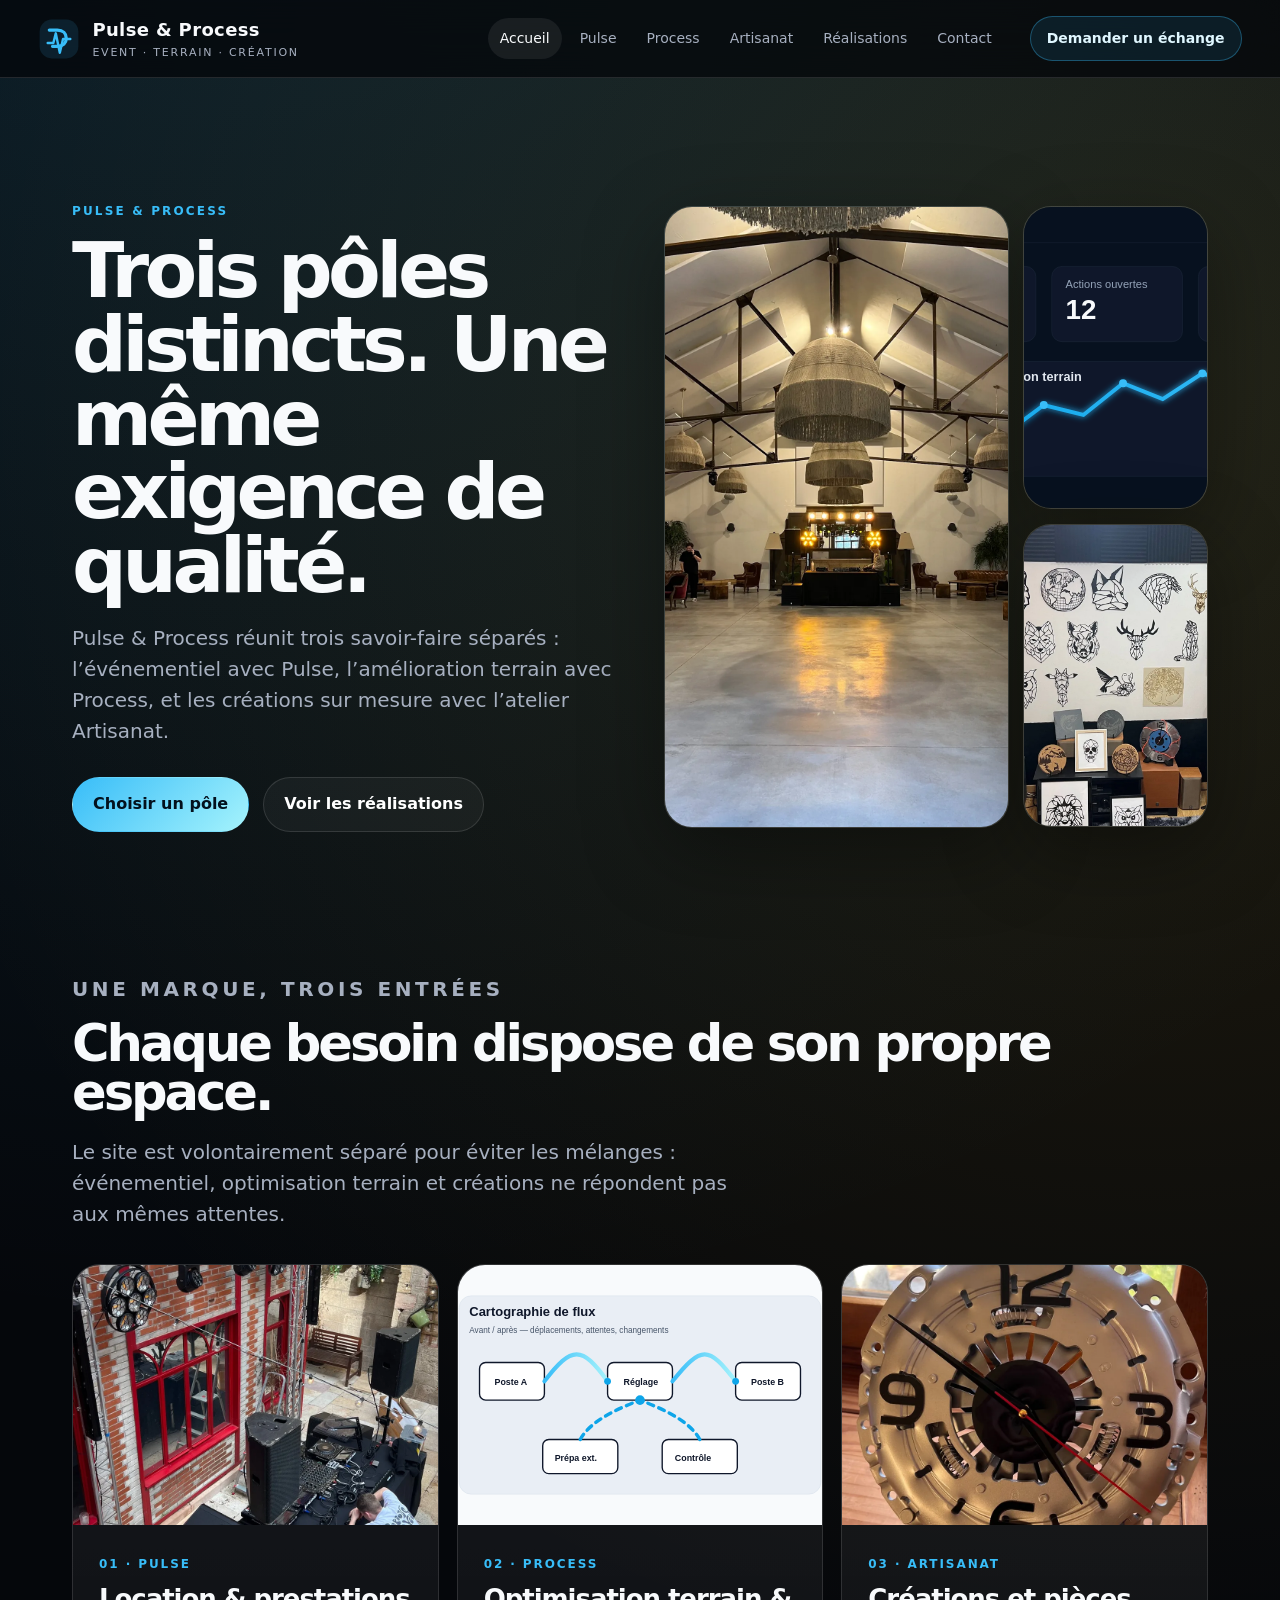
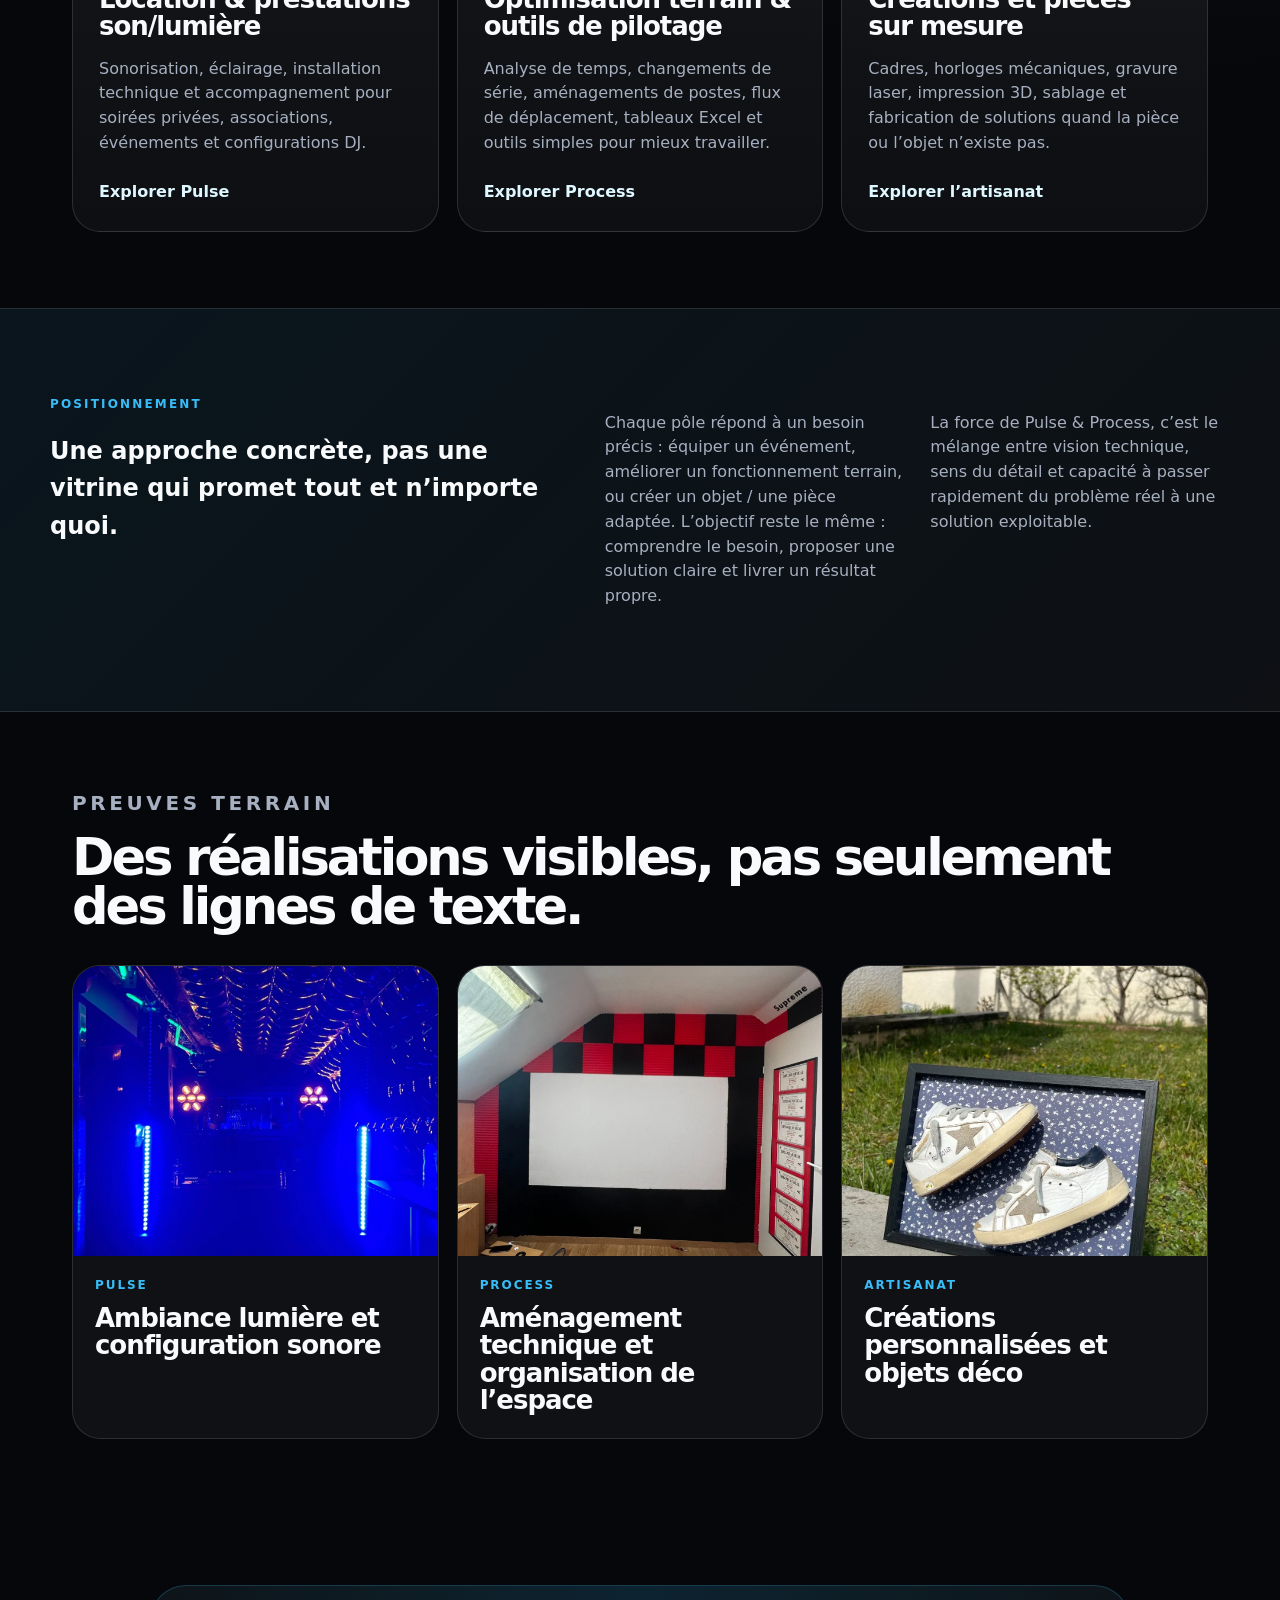
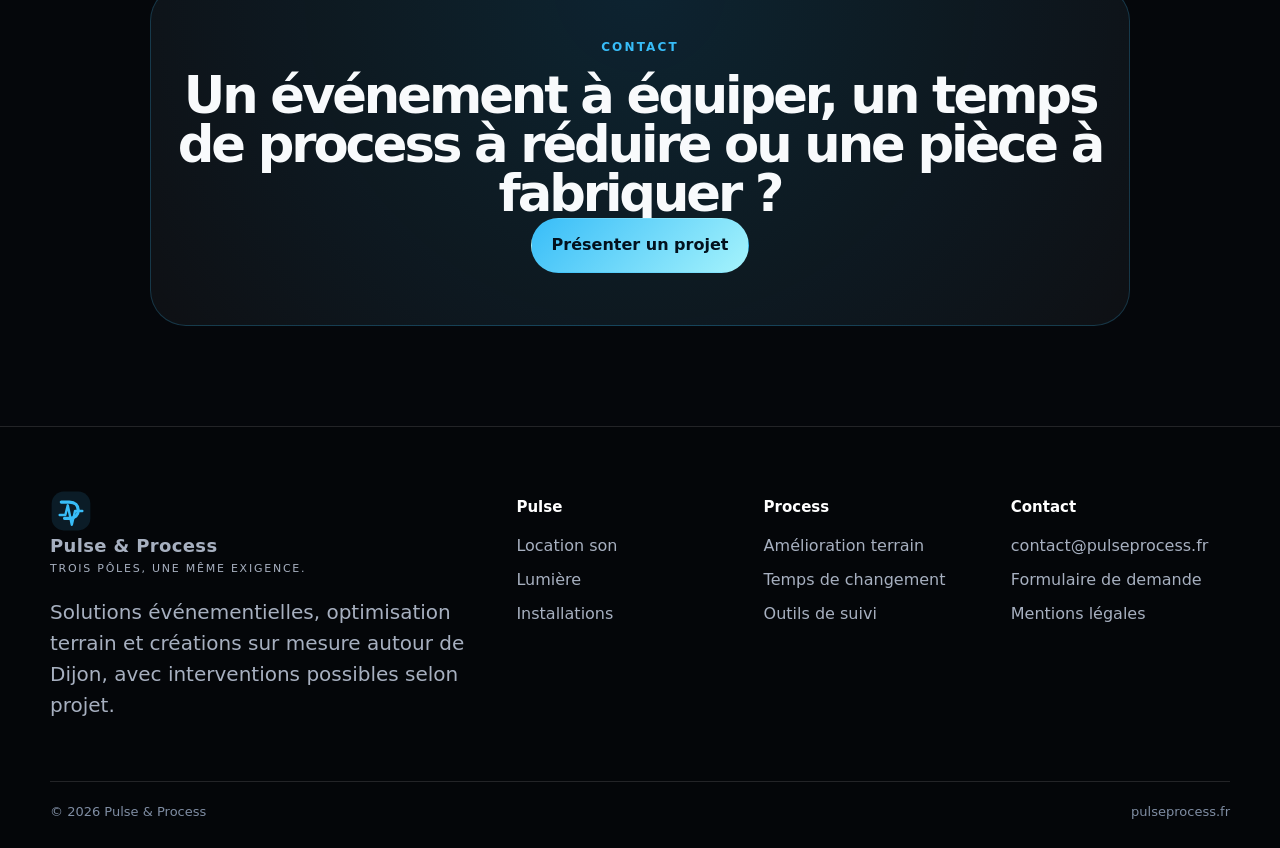
==== commit d5003d78: "Add files via upload" ====
--- a/index.html
+++ b/index.html
@@ -1,7 +1,82 @@
-<!doctype html><html lang="fr"><head><meta charset="utf-8"><meta name="viewport" content="width=device-width, initial-scale=1"><title>Pulse &amp; Process — Pulse, Process et Artisanat</title><meta name="description" content="Pulse &amp; Process regroupe trois pôles distincts : événementiel son et lumière, amélioration terrain et outils de pilotage, artisanat et fabrication sur demande."><meta property="og:title" content="Pulse &amp; Process — Pulse, Process et Artisanat"><meta property="og:description" content="Pulse &amp; Process regroupe trois pôles distincts : événementiel son et lumière, amélioration terrain et outils de pilotage, artisanat et fabrication sur demande."><meta property="og:type" content="website"><meta property="og:url" content="https://pulseprocess.fr"><meta name="theme-color" content="#080c14"><link rel="icon" href='data:image/svg+xml,<svg xmlns="http://www.w3.org/2000/svg" viewBox="0 0 64 64"><rect width="64" height="64" rx="16" fill="%23080c14"/><path d="M18 46V16h17c8 0 13 4 13 11s-5 11-13 11h-8v8h-9z" fill="%23f8fafc"/><path d="M10 36h10l3-9 5 17 4-11h18" fill="none" stroke="%2338bdf8" stroke-width="4" stroke-linecap="round" stroke-linejoin="round"/></svg>'><link rel="stylesheet" href="styles.css"></head><body><header class="site-header" data-header><a class="brand" href="index.html" aria-label="Accueil Pulse & Process"><svg class="brand-mark" viewBox="0 0 72 72" aria-hidden="true"><defs><linearGradient id="ppBlue" x1="0" x2="1" y1="0" y2="1"><stop offset="0%" stop-color="#6ee7ff"/><stop offset="55%" stop-color="#1687ff"/><stop offset="100%" stop-color="#0a3f95"/></linearGradient></defs><rect x="5" y="5" width="62" height="62" rx="18" fill="#080c14" stroke="rgba(255,255,255,.14)"/><path d="M22 52V19h17c8.5 0 14 4.7 14 12s-5.5 12-14 12H31v9h-9Zm9-18h8c3.8 0 6-1.7 6-4.8 0-3-2.2-4.7-6-4.7h-8V34Z" fill="#f8fafc"/><path d="M14 39h11l3.4-10 5.4 18 4.1-12h7.8" fill="none" stroke="url(#ppBlue)" stroke-width="3.1" stroke-linecap="round" stroke-linejoin="round"/><circle cx="52" cy="35" r="3.4" fill="#080c14" stroke="url(#ppBlue)" stroke-width="3"/><circle cx="61" cy="35" r="3.4" fill="#080c14" stroke="url(#ppBlue)" stroke-width="3"/></svg><span class="brand-text"><strong><span>Pulse</span> <em>&</em> <span>Process</span></strong><small>Event · Process · Artisanat</small></span></a><button class="nav-toggle" type="button" aria-label="Ouvrir le menu" aria-expanded="false" data-nav-toggle><span></span><span></span></button><nav class="main-nav" data-nav><a class="is-active" href="index.html">Accueil</a><a class="" href="pulse.html">Pulse</a><a class="" href="process.html">Process</a><a class="" href="artisanat.html">Artisanat</a><a class="" href="realisations.html">Réalisations</a><a class="" href="contact.html">Contact</a><a class="nav-cta" href="contact.html">Demander un échange</a></nav></header><main>
-<section class="hero hero-home"><div class="hero-copy reveal"><p class="eyebrow">Pulse & Process</p><h1>Trois pôles clairs pour des projets mieux exécutés.</h1><p class="lead">Une marque structurée en trois expertises distinctes : <strong>Pulse</strong> pour l’événementiel, <strong>Process</strong> pour l’amélioration terrain, et <strong>Artisanat</strong> pour les pièces et créations sur demande.</p><div class="hero-actions"><a class="btn btn-primary" href="#poles">Découvrir les pôles</a><a class="btn btn-ghost" href="contact.html">Présenter un projet</a></div></div><div class="hero-visual reveal delay-1"><svg class="visual-svg" viewBox="0 0 760 520" role="img" aria-hidden="true"><defs><linearGradient id="gBlue" x1="0" y1="0" x2="1" y2="1"><stop offset="0%" stop-color="#6ee7ff"/><stop offset="52%" stop-color="#1687ff"/><stop offset="100%" stop-color="#0b3b91"/></linearGradient><radialGradient id="glow" cx="50%" cy="35%" r="65%"><stop offset="0%" stop-color="#37c8ff" stop-opacity=".4"/><stop offset="100%" stop-color="#37c8ff" stop-opacity="0"/></radialGradient><filter id="blurGlow" x="-20%" y="-20%" width="140%" height="140%"><feGaussianBlur stdDeviation="10" result="blur"/><feColorMatrix in="blur" type="matrix" values="0 0 0 0 0.1  0 0 0 0 0.55  0 0 0 0 1  0 0 0 .55 0"/><feMerge><feMergeNode/><feMergeNode in="SourceGraphic"/></feMerge></filter></defs><rect width="760" height="520" rx="38" fill="#080c14"/><circle cx="560" cy="108" r="190" fill="url(#glow)"/><path d="M70 390 C160 290, 230 330, 305 210 C405 48, 560 148, 688 74" fill="none" stroke="url(#gBlue)" stroke-width="3" opacity=".75"/><g transform="translate(70 74)"><rect width="265" height="168" rx="24" fill="#111827" stroke="#263246"/><rect x="26" y="30" width="92" height="12" rx="6" fill="#e5edf8" opacity=".9"/><rect x="26" y="58" width="172" height="10" rx="5" fill="#64748b" opacity=".6"/><path d="M28 124h32l15-34 22 52 18-35h122" fill="none" stroke="url(#gBlue)" stroke-width="7" stroke-linecap="round" stroke-linejoin="round"/></g><g transform="translate(412 88)" filter="url(#blurGlow)"><rect width="190" height="130" rx="24" fill="#0f172a" stroke="#245a91"/><circle cx="52" cy="64" r="26" fill="#13243d" stroke="#56d6ff" stroke-width="4"/><circle cx="125" cy="64" r="26" fill="#13243d" stroke="#56d6ff" stroke-width="4"/><path d="M78 64h21" stroke="#56d6ff" stroke-width="6" stroke-linecap="round"/></g><g transform="translate(180 288)"><rect width="390" height="134" rx="28" fill="#f8fafc" opacity=".06" stroke="#ffffff" stroke-opacity=".13"/><circle cx="67" cy="66" r="32" fill="#38bdf8" opacity=".95"/><rect x="126" y="36" width="192" height="16" rx="8" fill="#f8fafc" opacity=".88"/><rect x="126" y="70" width="230" height="12" rx="6" fill="#93a4bb" opacity=".65"/><rect x="126" y="96" width="160" height="12" rx="6" fill="#93a4bb" opacity=".45"/></g></svg></div></section>
-<section class="section section-tight" id="poles"><div class="section-heading reveal"><p class="eyebrow">Structure</p><h2>Un site clair, parce que les besoins ne sont pas les mêmes.</h2><p>Chaque pôle dispose de son propre univers, de ses propres prestations et de sa propre page dédiée.</p></div><div class="split-poles"><article class="pole-card pole-pulse reveal"><div class="pole-media"><svg class="visual-svg" viewBox="0 0 760 520" role="img" aria-hidden="true"><defs><linearGradient id="gBlue" x1="0" y1="0" x2="1" y2="1"><stop offset="0%" stop-color="#6ee7ff"/><stop offset="52%" stop-color="#1687ff"/><stop offset="100%" stop-color="#0b3b91"/></linearGradient><radialGradient id="glow" cx="50%" cy="35%" r="65%"><stop offset="0%" stop-color="#37c8ff" stop-opacity=".4"/><stop offset="100%" stop-color="#37c8ff" stop-opacity="0"/></radialGradient><filter id="blurGlow" x="-20%" y="-20%" width="140%" height="140%"><feGaussianBlur stdDeviation="10" result="blur"/><feColorMatrix in="blur" type="matrix" values="0 0 0 0 0.1  0 0 0 0 0.55  0 0 0 0 1  0 0 0 .55 0"/><feMerge><feMergeNode/><feMergeNode in="SourceGraphic"/></feMerge></filter></defs><rect width="760" height="520" rx="38" fill="#090b13"/><circle cx="132" cy="136" r="170" fill="url(#glow)"/><g transform="translate(88 92)"><rect x="0" y="178" width="116" height="172" rx="26" fill="#121826" stroke="#273247"/><circle cx="58" cy="86" r="84" fill="#111827" stroke="#263246" stroke-width="8"/><circle cx="58" cy="86" r="52" fill="none" stroke="url(#gBlue)" stroke-width="10"/><circle cx="58" cy="86" r="13" fill="#6ee7ff"/><rect x="210" y="178" width="116" height="172" rx="26" fill="#121826" stroke="#273247"/><circle cx="268" cy="86" r="84" fill="#111827" stroke="#263246" stroke-width="8"/><circle cx="268" cy="86" r="52" fill="none" stroke="url(#gBlue)" stroke-width="10"/><circle cx="268" cy="86" r="13" fill="#6ee7ff"/><path d="M120 86h84" stroke="#56d6ff" stroke-width="12" stroke-linecap="round"/></g><g transform="translate(470 118)"><path d="M40 250 V88 M40 88 L170 34 M40 88 L186 140 M40 88 L150 220" stroke="#d8e7ff" stroke-opacity=".38" stroke-width="8" stroke-linecap="round"/><circle cx="170" cy="34" r="22" fill="#1687ff"/><circle cx="186" cy="140" r="22" fill="#6ee7ff"/><circle cx="150" cy="220" r="22" fill="#0b3b91"/></g></svg></div><div class="pole-content"><span class="pill">Pulse</span><h3>Location & prestations son/lumière</h3><p>Sonorisation, éclairage, installation technique et accompagnement pour événements privés, associatifs ou professionnels.</p><ul class="clean-list"><li>Location d’enceintes et caissons</li><li>Éclairage d’ambiance et jeux de lumière</li><li>Installation et préparation technique</li></ul><a class="text-link" href="pulse.html">Voir le pôle Pulse</a></div></article><article class="pole-card pole-process reveal delay-1"><div class="pole-media"><svg class="visual-svg" viewBox="0 0 760 520" role="img" aria-hidden="true"><defs><linearGradient id="gBlue" x1="0" y1="0" x2="1" y2="1"><stop offset="0%" stop-color="#6ee7ff"/><stop offset="52%" stop-color="#1687ff"/><stop offset="100%" stop-color="#0b3b91"/></linearGradient><radialGradient id="glow" cx="50%" cy="35%" r="65%"><stop offset="0%" stop-color="#37c8ff" stop-opacity=".4"/><stop offset="100%" stop-color="#37c8ff" stop-opacity="0"/></radialGradient><filter id="blurGlow" x="-20%" y="-20%" width="140%" height="140%"><feGaussianBlur stdDeviation="10" result="blur"/><feColorMatrix in="blur" type="matrix" values="0 0 0 0 0.1  0 0 0 0 0.55  0 0 0 0 1  0 0 0 .55 0"/><feMerge><feMergeNode/><feMergeNode in="SourceGraphic"/></feMerge></filter></defs><rect width="760" height="520" rx="38" fill="#080c14"/><circle cx="604" cy="124" r="170" fill="url(#glow)"/><g transform="translate(70 72)"><rect width="290" height="370" rx="30" fill="#f8fafc" opacity=".08" stroke="#ffffff" stroke-opacity=".12"/><rect x="32" y="36" width="130" height="14" rx="7" fill="#f8fafc" opacity=".86"/><rect x="32" y="70" width="210" height="10" rx="5" fill="#94a3b8" opacity=".62"/><g transform="translate(32 116)"><rect width="226" height="46" rx="14" fill="#0f172a" stroke="#28405d"/><circle cx="25" cy="23" r="8" fill="#56d6ff"/><rect x="50" y="17" width="126" height="12" rx="6" fill="#e5edf8" opacity=".8"/></g><g transform="translate(32 184)"><rect width="226" height="46" rx="14" fill="#0f172a" stroke="#28405d"/><circle cx="25" cy="23" r="8" fill="#1687ff"/><rect x="50" y="17" width="155" height="12" rx="6" fill="#e5edf8" opacity=".67"/></g><g transform="translate(32 252)"><rect width="226" height="46" rx="14" fill="#0f172a" stroke="#28405d"/><circle cx="25" cy="23" r="8" fill="#6ee7ff"/><rect x="50" y="17" width="102" height="12" rx="6" fill="#e5edf8" opacity=".75"/></g></g><g transform="translate(438 130)"><path d="M46 56h170M46 146h170M46 236h170" stroke="#56d6ff" stroke-width="7" stroke-linecap="round"/><circle cx="46" cy="56" r="24" fill="#0f172a" stroke="#56d6ff" stroke-width="7"/><circle cx="216" cy="56" r="24" fill="#0f172a" stroke="#56d6ff" stroke-width="7"/><circle cx="46" cy="146" r="24" fill="#0f172a" stroke="#1687ff" stroke-width="7"/><circle cx="216" cy="146" r="24" fill="#0f172a" stroke="#1687ff" stroke-width="7"/><circle cx="46" cy="236" r="24" fill="#0f172a" stroke="#6ee7ff" stroke-width="7"/><circle cx="216" cy="236" r="24" fill="#0f172a" stroke="#6ee7ff" stroke-width="7"/><path d="M216 80v42M46 170v42" stroke="#93cfff" stroke-width="7" stroke-linecap="round" opacity=".6"/></g></svg></div><div class="pole-content"><span class="pill">Process</span><h3>Amélioration terrain & outils de pilotage</h3><p>Analyse des temps, changements de série, déplacements, organisation de poste, fichiers Excel et outils simples pour gagner en efficacité.</p><ul class="clean-list"><li>Réduction des pertes de temps</li><li>Optimisation des flux et déplacements</li><li>Tableaux Excel, suivi, automatisation</li></ul><a class="text-link" href="process.html">Voir le pôle Process</a></div></article><article class="pole-card pole-craft reveal delay-2"><div class="pole-media"><svg class="visual-svg" viewBox="0 0 760 520" role="img" aria-hidden="true"><defs><linearGradient id="gBlue" x1="0" y1="0" x2="1" y2="1"><stop offset="0%" stop-color="#6ee7ff"/><stop offset="52%" stop-color="#1687ff"/><stop offset="100%" stop-color="#0b3b91"/></linearGradient><radialGradient id="glow" cx="50%" cy="35%" r="65%"><stop offset="0%" stop-color="#37c8ff" stop-opacity=".4"/><stop offset="100%" stop-color="#37c8ff" stop-opacity="0"/></radialGradient><filter id="blurGlow" x="-20%" y="-20%" width="140%" height="140%"><feGaussianBlur stdDeviation="10" result="blur"/><feColorMatrix in="blur" type="matrix" values="0 0 0 0 0.1  0 0 0 0 0.55  0 0 0 0 1  0 0 0 .55 0"/><feMerge><feMergeNode/><feMergeNode in="SourceGraphic"/></feMerge></filter></defs><rect width="760" height="520" rx="38" fill="#0b0c10"/><circle cx="230" cy="150" r="170" fill="url(#glow)"/><g transform="translate(96 92)"><circle cx="128" cy="128" r="112" fill="#121826" stroke="#2b3648" stroke-width="10"/><circle cx="128" cy="128" r="72" fill="none" stroke="#c7d2e0" stroke-opacity=".26" stroke-width="18"/><circle cx="128" cy="128" r="20" fill="#56d6ff"/><g stroke="#56d6ff" stroke-width="8" stroke-linecap="round"><path d="M128 24v34"/><path d="M128 198v34"/><path d="M24 128h34"/><path d="M198 128h34"/></g></g><g transform="translate(440 94)"><rect x="0" y="0" width="190" height="270" rx="26" fill="#f8fafc" opacity=".08" stroke="#ffffff" stroke-opacity=".13"/><rect x="32" y="34" width="126" height="164" rx="16" fill="#0f172a" stroke="#52627a"/><path d="M50 150 L87 104 L116 132 L142 92" fill="none" stroke="url(#gBlue)" stroke-width="8" stroke-linecap="round" stroke-linejoin="round"/><rect x="40" y="218" width="110" height="12" rx="6" fill="#e5edf8" opacity=".7"/></g><path d="M524 360c0 28-72 28-72 0s72-28 72 0Z" fill="#1687ff" opacity=".52"/></svg></div><div class="pole-content"><span class="pill">Artisanat</span><h3>Fabrication, personnalisation & pièces sur demande</h3><p>Création de pièces, supports et objets personnalisés par impression 3D, gravure laser, assemblage, soudage ou fabrication sur mesure.</p><ul class="clean-list"><li>Pièces introuvables ou adaptées à un besoin</li><li>Objets décoratifs et cadeaux personnalisés</li><li>Prototypage, support, gravure, finition</li></ul><a class="text-link" href="artisanat.html">Voir le pôle Artisanat</a></div></article></div></section>
-<section class="section soft-panel"><div class="two-col"><div class="reveal"><p class="eyebrow">Approche</p><h2>Pas une liste de services. Une logique d’exécution.</h2></div><div class="reveal delay-1"><p class="big-text">Pulse & Process part d’un besoin concret : équiper un événement, améliorer un fonctionnement, créer une pièce ou un objet qui n’existe pas. Chaque demande est traitée avec méthode, clarté et attention au rendu final.</p><div class="value-grid"><div><strong>01</strong><span>Comprendre le besoin réel</span></div><div><strong>02</strong><span>Proposer une réponse adaptée</span></div><div><strong>03</strong><span>Préparer proprement l’exécution</span></div><div><strong>04</strong><span>Livrer un résultat exploitable</span></div></div></div></div></section>
-<section class="section"><div class="section-heading reveal"><p class="eyebrow">Aperçu</p><h2>Des réalisations classées par besoin.</h2><p>Chaque projet est rattaché à un pôle pour éviter toute confusion.</p></div><div class="project-grid compact"><article class="project-card reveal"><div class="project-visual mini-pulse"><svg class="visual-svg" viewBox="0 0 760 520" role="img" aria-hidden="true"><defs><linearGradient id="gBlue" x1="0" y1="0" x2="1" y2="1"><stop offset="0%" stop-color="#6ee7ff"/><stop offset="52%" stop-color="#1687ff"/><stop offset="100%" stop-color="#0b3b91"/></linearGradient><radialGradient id="glow" cx="50%" cy="35%" r="65%"><stop offset="0%" stop-color="#37c8ff" stop-opacity=".4"/><stop offset="100%" stop-color="#37c8ff" stop-opacity="0"/></radialGradient><filter id="blurGlow" x="-20%" y="-20%" width="140%" height="140%"><feGaussianBlur stdDeviation="10" result="blur"/><feColorMatrix in="blur" type="matrix" values="0 0 0 0 0.1  0 0 0 0 0.55  0 0 0 0 1  0 0 0 .55 0"/><feMerge><feMergeNode/><feMergeNode in="SourceGraphic"/></feMerge></filter></defs><rect width="760" height="520" rx="38" fill="#090b13"/><circle cx="132" cy="136" r="170" fill="url(#glow)"/><g transform="translate(88 92)"><rect x="0" y="178" width="116" height="172" rx="26" fill="#121826" stroke="#273247"/><circle cx="58" cy="86" r="84" fill="#111827" stroke="#263246" stroke-width="8"/><circle cx="58" cy="86" r="52" fill="none" stroke="url(#gBlue)" stroke-width="10"/><circle cx="58" cy="86" r="13" fill="#6ee7ff"/><rect x="210" y="178" width="116" height="172" rx="26" fill="#121826" stroke="#273247"/><circle cx="268" cy="86" r="84" fill="#111827" stroke="#263246" stroke-width="8"/><circle cx="268" cy="86" r="52" fill="none" stroke="url(#gBlue)" stroke-width="10"/><circle cx="268" cy="86" r="13" fill="#6ee7ff"/><path d="M120 86h84" stroke="#56d6ff" stroke-width="12" stroke-linecap="round"/></g><g transform="translate(470 118)"><path d="M40 250 V88 M40 88 L170 34 M40 88 L186 140 M40 88 L150 220" stroke="#d8e7ff" stroke-opacity=".38" stroke-width="8" stroke-linecap="round"/><circle cx="170" cy="34" r="22" fill="#1687ff"/><circle cx="186" cy="140" r="22" fill="#6ee7ff"/><circle cx="150" cy="220" r="22" fill="#0b3b91"/></g></svg></div><span>Pulse</span><h3>Sonorisation d’un événement privé</h3><p>Préparation du matériel, installation, réglage et accompagnement technique.</p></article><article class="project-card reveal delay-1"><div class="project-visual mini-process"><svg class="visual-svg" viewBox="0 0 760 520" role="img" aria-hidden="true"><defs><linearGradient id="gBlue" x1="0" y1="0" x2="1" y2="1"><stop offset="0%" stop-color="#6ee7ff"/><stop offset="52%" stop-color="#1687ff"/><stop offset="100%" stop-color="#0b3b91"/></linearGradient><radialGradient id="glow" cx="50%" cy="35%" r="65%"><stop offset="0%" stop-color="#37c8ff" stop-opacity=".4"/><stop offset="100%" stop-color="#37c8ff" stop-opacity="0"/></radialGradient><filter id="blurGlow" x="-20%" y="-20%" width="140%" height="140%"><feGaussianBlur stdDeviation="10" result="blur"/><feColorMatrix in="blur" type="matrix" values="0 0 0 0 0.1  0 0 0 0 0.55  0 0 0 0 1  0 0 0 .55 0"/><feMerge><feMergeNode/><feMergeNode in="SourceGraphic"/></feMerge></filter></defs><rect width="760" height="520" rx="38" fill="#080c14"/><circle cx="604" cy="124" r="170" fill="url(#glow)"/><g transform="translate(70 72)"><rect width="290" height="370" rx="30" fill="#f8fafc" opacity=".08" stroke="#ffffff" stroke-opacity=".12"/><rect x="32" y="36" width="130" height="14" rx="7" fill="#f8fafc" opacity=".86"/><rect x="32" y="70" width="210" height="10" rx="5" fill="#94a3b8" opacity=".62"/><g transform="translate(32 116)"><rect width="226" height="46" rx="14" fill="#0f172a" stroke="#28405d"/><circle cx="25" cy="23" r="8" fill="#56d6ff"/><rect x="50" y="17" width="126" height="12" rx="6" fill="#e5edf8" opacity=".8"/></g><g transform="translate(32 184)"><rect width="226" height="46" rx="14" fill="#0f172a" stroke="#28405d"/><circle cx="25" cy="23" r="8" fill="#1687ff"/><rect x="50" y="17" width="155" height="12" rx="6" fill="#e5edf8" opacity=".67"/></g><g transform="translate(32 252)"><rect width="226" height="46" rx="14" fill="#0f172a" stroke="#28405d"/><circle cx="25" cy="23" r="8" fill="#6ee7ff"/><rect x="50" y="17" width="102" height="12" rx="6" fill="#e5edf8" opacity=".75"/></g></g><g transform="translate(438 130)"><path d="M46 56h170M46 146h170M46 236h170" stroke="#56d6ff" stroke-width="7" stroke-linecap="round"/><circle cx="46" cy="56" r="24" fill="#0f172a" stroke="#56d6ff" stroke-width="7"/><circle cx="216" cy="56" r="24" fill="#0f172a" stroke="#56d6ff" stroke-width="7"/><circle cx="46" cy="146" r="24" fill="#0f172a" stroke="#1687ff" stroke-width="7"/><circle cx="216" cy="146" r="24" fill="#0f172a" stroke="#1687ff" stroke-width="7"/><circle cx="46" cy="236" r="24" fill="#0f172a" stroke="#6ee7ff" stroke-width="7"/><circle cx="216" cy="236" r="24" fill="#0f172a" stroke="#6ee7ff" stroke-width="7"/><path d="M216 80v42M46 170v42" stroke="#93cfff" stroke-width="7" stroke-linecap="round" opacity=".6"/></g></svg></div><span>Process</span><h3>Réduction d’un temps de changement</h3><p>Observation terrain, analyse des étapes et proposition d’actions simples.</p></article><article class="project-card reveal delay-2"><div class="project-visual mini-craft"><svg class="visual-svg" viewBox="0 0 760 520" role="img" aria-hidden="true"><defs><linearGradient id="gBlue" x1="0" y1="0" x2="1" y2="1"><stop offset="0%" stop-color="#6ee7ff"/><stop offset="52%" stop-color="#1687ff"/><stop offset="100%" stop-color="#0b3b91"/></linearGradient><radialGradient id="glow" cx="50%" cy="35%" r="65%"><stop offset="0%" stop-color="#37c8ff" stop-opacity=".4"/><stop offset="100%" stop-color="#37c8ff" stop-opacity="0"/></radialGradient><filter id="blurGlow" x="-20%" y="-20%" width="140%" height="140%"><feGaussianBlur stdDeviation="10" result="blur"/><feColorMatrix in="blur" type="matrix" values="0 0 0 0 0.1  0 0 0 0 0.55  0 0 0 0 1  0 0 0 .55 0"/><feMerge><feMergeNode/><feMergeNode in="SourceGraphic"/></feMerge></filter></defs><rect width="760" height="520" rx="38" fill="#0b0c10"/><circle cx="230" cy="150" r="170" fill="url(#glow)"/><g transform="translate(96 92)"><circle cx="128" cy="128" r="112" fill="#121826" stroke="#2b3648" stroke-width="10"/><circle cx="128" cy="128" r="72" fill="none" stroke="#c7d2e0" stroke-opacity=".26" stroke-width="18"/><circle cx="128" cy="128" r="20" fill="#56d6ff"/><g stroke="#56d6ff" stroke-width="8" stroke-linecap="round"><path d="M128 24v34"/><path d="M128 198v34"/><path d="M24 128h34"/><path d="M198 128h34"/></g></g><g transform="translate(440 94)"><rect x="0" y="0" width="190" height="270" rx="26" fill="#f8fafc" opacity=".08" stroke="#ffffff" stroke-opacity=".13"/><rect x="32" y="34" width="126" height="164" rx="16" fill="#0f172a" stroke="#52627a"/><path d="M50 150 L87 104 L116 132 L142 92" fill="none" stroke="url(#gBlue)" stroke-width="8" stroke-linecap="round" stroke-linejoin="round"/><rect x="40" y="218" width="110" height="12" rx="6" fill="#e5edf8" opacity=".7"/></g><path d="M524 360c0 28-72 28-72 0s72-28 72 0Z" fill="#1687ff" opacity=".52"/></svg></div><span>Artisanat</span><h3>Horloge en disque de frein</h3><p>Nettoyage, préparation, peinture, éclairage et intégration du mécanisme.</p></article></div><div class="center-actions"><a class="btn btn-secondary" href="realisations.html">Voir les réalisations</a></div></section>
-<section class="cta-band reveal"><div><p class="eyebrow">Devis</p><h2>Un événement à équiper, un process à améliorer ou une pièce à créer ?</h2></div><a class="btn btn-primary" href="contact.html">Demander un échange</a></section>
-</main><footer class="site-footer"><div class="footer-grid"><div><div class="footer-brand"><svg class="brand-mark" viewBox="0 0 72 72" aria-hidden="true"><defs><linearGradient id="ppBlue" x1="0" x2="1" y1="0" y2="1"><stop offset="0%" stop-color="#6ee7ff"/><stop offset="55%" stop-color="#1687ff"/><stop offset="100%" stop-color="#0a3f95"/></linearGradient></defs><rect x="5" y="5" width="62" height="62" rx="18" fill="#080c14" stroke="rgba(255,255,255,.14)"/><path d="M22 52V19h17c8.5 0 14 4.7 14 12s-5.5 12-14 12H31v9h-9Zm9-18h8c3.8 0 6-1.7 6-4.8 0-3-2.2-4.7-6-4.7h-8V34Z" fill="#f8fafc"/><path d="M14 39h11l3.4-10 5.4 18 4.1-12h7.8" fill="none" stroke="url(#ppBlue)" stroke-width="3.1" stroke-linecap="round" stroke-linejoin="round"/><circle cx="52" cy="35" r="3.4" fill="#080c14" stroke="url(#ppBlue)" stroke-width="3"/><circle cx="61" cy="35" r="3.4" fill="#080c14" stroke="url(#ppBlue)" stroke-width="3"/></svg><div><strong>Pulse & Process</strong><span>Trois pôles distincts, une même exigence de rendu.</span></div></div><p class="footer-note">Pulse pour l’événementiel. Process pour l’amélioration terrain. Artisanat pour les pièces, objets et créations sur demande.</p></div><div><h3>Les pôles</h3><a href="pulse.html">Pulse — son & lumière</a><a href="process.html">Process — amélioration & outils</a><a href="artisanat.html">Artisanat — fabrication sur demande</a></div><div><h3>Contact</h3><a href="mailto:contact@pulseprocess.fr">contact@pulseprocess.fr</a><span>Dijon & alentours</span><span>Déplacements selon projet</span></div><div><h3>Informations</h3><a href="mentions-legales.html">Mentions légales</a><a href="realisations.html">Réalisations</a><a href="contact.html">Demande de devis</a></div></div><div class="footer-bottom"><span>© <span data-year></span> Pulse & Process.</span><span>Site vitrine professionnel — pulseprocess.fr</span></div></footer><script src="script.js"></script></body></html>+<!doctype html>
+<html lang="fr">
+<head>
+  <meta charset="utf-8">
+  <meta name="viewport" content="width=device-width, initial-scale=1">
+  <title>Pulse & Process — Event, Process & Artisanat</title>
+  <meta name="description" content="Pulse & Process présente trois pôles distincts : location son et lumière, optimisation terrain et créations artisanales sur mesure.">
+  <meta property="og:title" content="Pulse & Process — Event, Process & Artisanat">
+  <meta property="og:description" content="Pulse & Process présente trois pôles distincts : location son et lumière, optimisation terrain et créations artisanales sur mesure.">
+  <meta property="og:type" content="website">
+  <meta property="og:url" content="https://pulseprocess.fr">
+  <meta name="theme-color" content="#05070b">
+  <link rel="preload" href="styles.css" as="style">
+  <link rel="stylesheet" href="styles.css">
+</head>
+<body>
+  <header class="site-header" data-header>
+  <a class="brand" href="index.html" aria-label="Retour à l’accueil Pulse & Process"><span class="brand-mark" aria-hidden="true"><svg viewBox="0 0 52 52" xmlns="http://www.w3.org/2000/svg"><rect x="2" y="2" width="48" height="48" rx="15" fill="currentColor" opacity=".12"/><path d="M12 31h7l3-12 5 24 4-17h9" fill="none" stroke="currentColor" stroke-width="3" stroke-linecap="round" stroke-linejoin="round"/><path d="M14 15h10c7 0 11 4 11 10s-4 10-11 10h-6" fill="none" stroke="currentColor" stroke-width="4" stroke-linecap="round"/></svg></span><span><strong>Pulse &amp; Process</strong><em>Event · Terrain · Création</em></span></a>
+  <button class="menu-toggle" type="button" aria-label="Ouvrir le menu" data-menu-toggle><span></span><span></span></button>
+  <nav class="site-nav" data-nav><a class="nav-link is-active" href="index.html">Accueil</a>
+<a class="nav-link " href="pulse.html">Pulse</a>
+<a class="nav-link " href="process.html">Process</a>
+<a class="nav-link " href="artisanat.html">Artisanat</a>
+<a class="nav-link " href="realisations.html">Réalisations</a>
+<a class="nav-link " href="contact.html">Contact</a></nav>
+  <a class="header-cta" href="contact.html">Demander un échange</a>
+</header>
+  <main>
+  
+<section class="hero hero-home">
+  <div class="hero-content reveal">
+    <p class="eyebrow">Pulse &amp; Process</p>
+    <h1>Trois pôles distincts. Une même exigence de qualité.</h1>
+    <p class="hero-lead">Pulse &amp; Process réunit trois savoir-faire séparés : l’événementiel avec Pulse, l’amélioration terrain avec Process, et les créations sur mesure avec l’atelier Artisanat.</p>
+    <div class="hero-actions"><a class="btn primary" href="#poles">Choisir un pôle</a><a class="btn ghost" href="realisations.html">Voir les réalisations</a></div>
+  </div>
+  <div class="hero-showcase reveal delay-1">
+    <div class="showcase-main"><img src="pulse-hero.webp" alt="Installation son et lumière Pulse dans une salle de réception" loading="eager" decoding="async"></div>
+    <div class="showcase-stack"><img src="process-dashboard.svg" alt="Illustration d’un tableau de bord Process"><img src="craft-hero.webp" alt="Exemples de créations artisanales personnalisées"></div>
+  </div>
+</section>
+
+<section id="poles" class="section">
+  <div class="section-heading reveal"><p class="eyebrow">Une marque, trois entrées</p><h2>Chaque besoin dispose de son propre espace.</h2><p>Le site est volontairement séparé pour éviter les mélanges : événementiel, optimisation terrain et créations ne répondent pas aux mêmes attentes.</p></div>
+  <div class="poles-grid">
+    <article class="pole-card pulse reveal"><img src="pulse-cour-dj.webp" alt="Installation DJ, sonorisation et lumière dans une cour intérieure"><div><span>01 · Pulse</span><h3>Location & prestations son/lumière</h3><p>Sonorisation, éclairage, installation technique et accompagnement pour soirées privées, associations, événements et configurations DJ.</p><a href="pulse.html">Explorer Pulse</a></div></article>
+    <article class="pole-card process reveal delay-1"><img src="process-flow.svg" alt="Schéma de flux et d’optimisation terrain"><div><span>02 · Process</span><h3>Optimisation terrain & outils de pilotage</h3><p>Analyse de temps, changements de série, aménagements de postes, flux de déplacement, tableaux Excel et outils simples pour mieux travailler.</p><a href="process.html">Explorer Process</a></div></article>
+    <article class="pole-card craft reveal delay-2"><img src="craft-clock-disc-blue.webp" alt="Horloge personnalisée réalisée à partir d’un disque mécanique"><div><span>03 · Artisanat</span><h3>Créations et pièces sur mesure</h3><p>Cadres, horloges mécaniques, gravure laser, impression 3D, sablage et fabrication de solutions quand la pièce ou l’objet n’existe pas.</p><a href="artisanat.html">Explorer l’artisanat</a></div></article>
+  </div>
+</section>
+
+<section class="section dark-band">
+  <div class="band-grid reveal">
+    <div><p class="eyebrow">Positionnement</p><h2>Une approche concrète, pas une vitrine qui promet tout et n’importe quoi.</h2></div>
+    <div class="text-cols"><p>Chaque pôle répond à un besoin précis : équiper un événement, améliorer un fonctionnement terrain, ou créer un objet / une pièce adaptée. L’objectif reste le même : comprendre le besoin, proposer une solution claire et livrer un résultat propre.</p><p>La force de Pulse &amp; Process, c’est le mélange entre vision technique, sens du détail et capacité à passer rapidement du problème réel à une solution exploitable.</p></div>
+  </div>
+</section>
+
+<section class="section">
+  <div class="section-heading reveal"><p class="eyebrow">Preuves terrain</p><h2>Des réalisations visibles, pas seulement des lignes de texte.</h2></div>
+  <div class="proof-grid">
+    <a class="proof-card reveal" href="pulse.html"><img src="pulse-light-blue.webp" alt="Mise en lumière bleue avec colonnes LED et enceintes"><span>Pulse</span><h3>Ambiance lumière et configuration sonore</h3></a>
+    <a class="proof-card reveal delay-1" href="process.html"><img src="pulse-home-cinema-progress.webp" alt="Transformation d’un espace home cinéma pendant les travaux"><span>Process</span><h3>Aménagement technique et organisation de l’espace</h3></a>
+    <a class="proof-card reveal delay-2" href="artisanat.html"><img src="craft-cadre-golden-goose.webp" alt="Cadre personnalisé avec sneakers Golden Goose"><span>Artisanat</span><h3>Créations personnalisées et objets déco</h3></a>
+  </div>
+</section>
+
+<section class="cta-section reveal"><p class="eyebrow">Contact</p><h2>Un événement à équiper, un temps de process à réduire ou une pièce à fabriquer ?</h2><a class="btn primary" href="contact.html">Présenter un projet</a></section>
+
+  </main>
+  <footer class="footer">
+  <div class="footer-grid">
+    <div><a class="brand footer-brand" href="index.html"><span class="brand-mark" aria-hidden="true"><svg viewBox="0 0 52 52" xmlns="http://www.w3.org/2000/svg"><rect x="2" y="2" width="48" height="48" rx="15" fill="currentColor" opacity=".12"/><path d="M12 31h7l3-12 5 24 4-17h9" fill="none" stroke="currentColor" stroke-width="3" stroke-linecap="round" stroke-linejoin="round"/><path d="M14 15h10c7 0 11 4 11 10s-4 10-11 10h-6" fill="none" stroke="currentColor" stroke-width="4" stroke-linecap="round"/></svg></span><span><strong>Pulse &amp; Process</strong><em>Trois pôles, une même exigence.</em></span></a><p>Solutions événementielles, optimisation terrain et créations sur mesure autour de Dijon, avec interventions possibles selon projet.</p></div>
+    <div><h3>Pulse</h3><a href="pulse.html#location">Location son</a><a href="pulse.html#lumiere">Lumière</a><a href="pulse.html#installations">Installations</a></div>
+    <div><h3>Process</h3><a href="process.html#terrain">Amélioration terrain</a><a href="process.html#changements">Temps de changement</a><a href="process.html#outils">Outils de suivi</a></div>
+    <div><h3>Contact</h3><a href="mailto:contact@pulseprocess.fr">contact@pulseprocess.fr</a><a href="contact.html">Formulaire de demande</a><a href="mentions-legales.html">Mentions légales</a></div>
+  </div>
+  <div class="footer-bottom"><span>© 2026 Pulse &amp; Process</span><span>pulseprocess.fr</span></div>
+</footer>
+  <script src="script.js" defer></script>
+</body>
+</html>
--- a/styles.css
+++ b/styles.css
@@ -1,2 +1,11 @@
 
-:root{--bg:#070a10;--bg-2:#0a0f19;--panel:#0f1624;--panel-2:#121b2c;--line:rgba(255,255,255,.12);--line-2:rgba(255,255,255,.08);--text:#f8fafc;--muted:#9aa8bb;--soft:#d8e2ee;--blue:#1687ff;--blue-2:#6ee7ff;--blue-3:#0b3b91;--craft:#d9b16e;--shadow:0 22px 70px rgba(0,0,0,.36);--radius:28px;--radius-lg:42px;--max:1180px}*{box-sizing:border-box}html{scroll-behavior:smooth}body{margin:0;font-family:Inter,ui-sans-serif,system-ui,-apple-system,BlinkMacSystemFont,"Segoe UI",sans-serif;background:radial-gradient(circle at 20% -10%,rgba(22,135,255,.25),transparent 34rem),radial-gradient(circle at 88% 12%,rgba(110,231,255,.15),transparent 28rem),linear-gradient(180deg,#05070c 0%,var(--bg) 100%);color:var(--text);line-height:1.5;overflow-x:hidden}body::before{content:"";position:fixed;inset:0;pointer-events:none;z-index:-1;background:linear-gradient(rgba(255,255,255,.025) 1px,transparent 1px),linear-gradient(90deg,rgba(255,255,255,.025) 1px,transparent 1px);background-size:72px 72px;mask-image:linear-gradient(to bottom,rgba(0,0,0,.75),transparent 75%)}a{color:inherit;text-decoration:none}img,svg{max-width:100%;display:block}button,input,select,textarea{font:inherit}::selection{background:var(--blue-2);color:#06111e}.site-header{position:sticky;top:0;z-index:50;display:flex;align-items:center;justify-content:space-between;gap:24px;width:min(var(--max),calc(100% - 32px));margin:16px auto 0;padding:12px 14px;border:1px solid var(--line);border-radius:24px;background:rgba(7,10,16,.78);backdrop-filter:blur(18px);box-shadow:0 18px 50px rgba(0,0,0,.25)}.brand{display:flex;align-items:center;gap:12px;min-width:max-content}.brand-mark{width:46px;height:46px;flex:none}.brand-text strong{display:block;font-size:1rem;letter-spacing:-.03em}.brand-text em{font-style:normal;color:var(--blue-2)}.brand-text small{display:block;margin-top:1px;color:var(--muted);font-size:.74rem}.main-nav{display:flex;align-items:center;gap:4px}.main-nav a{padding:10px 13px;border-radius:999px;color:var(--muted);font-size:.92rem;font-weight:650;transition:.22s ease}.main-nav a:hover,.main-nav a.is-active{color:var(--text);background:rgba(255,255,255,.06)}.main-nav .nav-cta{margin-left:8px;color:#06111e;background:linear-gradient(135deg,var(--blue-2),var(--blue));box-shadow:0 14px 35px rgba(22,135,255,.28)}.main-nav .nav-cta:hover{background:linear-gradient(135deg,#fff,var(--blue-2));color:#06111e}.nav-toggle{display:none}main{width:min(var(--max),calc(100% - 32px));margin:0 auto}.hero,.page-hero{min-height:calc(100vh - 84px);display:grid;grid-template-columns:1.02fr .98fr;align-items:center;gap:56px;padding:72px 0 54px}.page-hero{min-height:620px}.simple-hero{min-height:auto;grid-template-columns:1fr;padding:90px 0 36px}.hero-copy,.page-hero-copy{max-width:690px}.eyebrow{display:inline-flex;align-items:center;gap:10px;margin:0 0 18px;color:var(--blue-2);text-transform:uppercase;letter-spacing:.18em;font-size:.76rem;font-weight:900}.eyebrow::before{content:"";width:28px;height:2px;border-radius:999px;background:linear-gradient(90deg,var(--blue-2),var(--blue))}h1,h2,h3,p{margin-top:0}h1{margin-bottom:24px;font-size:clamp(3.1rem,7vw,6.9rem);line-height:.91;letter-spacing:-.075em;font-weight:850}.page-hero h1{font-size:clamp(2.9rem,5.8vw,5.9rem)}h2{margin-bottom:18px;font-size:clamp(2rem,4vw,4rem);line-height:1;letter-spacing:-.06em;font-weight:820}h3{letter-spacing:-.03em;font-size:1.35rem}.lead{color:var(--soft);font-size:clamp(1.05rem,1.5vw,1.25rem);line-height:1.8;max-width:670px}.lead strong{color:#fff}.hero-actions{display:flex;flex-wrap:wrap;gap:14px;margin-top:34px}.btn{display:inline-flex;align-items:center;justify-content:center;min-height:48px;padding:0 22px;border:1px solid transparent;border-radius:999px;font-weight:850;transition:.22s ease}.btn-primary{color:#06111e;background:linear-gradient(135deg,var(--blue-2),var(--blue));box-shadow:0 20px 50px rgba(22,135,255,.28)}.btn-primary:hover{transform:translateY(-2px);box-shadow:0 26px 64px rgba(22,135,255,.36)}.btn-ghost{color:var(--text);background:rgba(255,255,255,.045);border-color:var(--line)}.btn-ghost:hover,.btn-secondary:hover{background:rgba(255,255,255,.09);transform:translateY(-2px)}.btn-secondary{color:var(--text);border-color:var(--line);background:rgba(255,255,255,.06)}.hero-visual,.visual-block,.project-visual,.pole-media{border:1px solid var(--line);border-radius:var(--radius-lg);background:linear-gradient(145deg,rgba(255,255,255,.08),rgba(255,255,255,.025));box-shadow:var(--shadow);overflow:hidden}.visual-svg{width:100%;height:auto}.section{padding:82px 0}.section-tight{padding-top:34px}.section-heading{max-width:760px;margin-bottom:36px}.section-heading p:not(.eyebrow){color:var(--muted);font-size:1.08rem;line-height:1.75}.split-poles{display:grid;gap:24px}.pole-card{display:grid;grid-template-columns:.86fr 1.14fr;gap:28px;align-items:center;padding:18px;border:1px solid var(--line);border-radius:38px;background:rgba(255,255,255,.035);box-shadow:0 20px 70px rgba(0,0,0,.18)}.pole-card:nth-child(even){grid-template-columns:1.14fr .86fr}.pole-card:nth-child(even) .pole-media{order:2}.pole-content{padding:20px 22px}.pill{display:inline-flex;margin-bottom:18px;padding:7px 12px;border-radius:999px;background:rgba(110,231,255,.1);color:var(--blue-2);border:1px solid rgba(110,231,255,.18);font-size:.78rem;font-weight:900;text-transform:uppercase;letter-spacing:.12em}.pole-craft .pill{color:#f5d79a;border-color:rgba(217,177,110,.2);background:rgba(217,177,110,.1)}.pole-content h3{font-size:clamp(1.8rem,3vw,3rem);line-height:1.02;margin-bottom:16px}.pole-content p{color:var(--soft);font-size:1.04rem;line-height:1.75}.clean-list,.check-list{list-style:none;padding:0;margin:20px 0}.clean-list li,.check-list li{position:relative;padding-left:28px;margin:10px 0;color:var(--muted)}.clean-list li::before,.check-list li::before{content:"";position:absolute;left:0;top:.55em;width:10px;height:10px;border-radius:50%;background:linear-gradient(135deg,var(--blue-2),var(--blue));box-shadow:0 0 0 5px rgba(22,135,255,.12)}.text-link{display:inline-flex;color:var(--blue-2);font-weight:900;border-bottom:1px solid rgba(110,231,255,.45);padding-bottom:3px}.text-link:hover{color:#fff;border-color:#fff}.soft-panel{width:100vw;margin-left:calc(50% - 50vw);padding-left:max(16px,calc((100vw - var(--max))/2));padding-right:max(16px,calc((100vw - var(--max))/2));background:linear-gradient(135deg,rgba(22,135,255,.11),transparent 40%),rgba(255,255,255,.035);border-top:1px solid var(--line-2);border-bottom:1px solid var(--line-2)}.two-col{display:grid;grid-template-columns:.86fr 1.14fr;gap:54px;align-items:start}.big-text{font-size:1.18rem;line-height:1.85;color:var(--soft)}.value-grid{display:grid;grid-template-columns:repeat(2,1fr);gap:14px;margin-top:28px}.value-grid div{padding:22px;border:1px solid var(--line);border-radius:22px;background:rgba(255,255,255,.045)}.value-grid strong{display:block;color:var(--blue-2);font-size:.8rem;margin-bottom:8px}.value-grid span{color:#fff;font-weight:750}.project-grid{display:grid;grid-template-columns:repeat(3,1fr);gap:20px}.project-grid.compact{margin-top:10px}.project-card{padding:14px;border:1px solid var(--line);border-radius:30px;background:rgba(255,255,255,.04);transition:.22s ease}.project-card:hover{transform:translateY(-4px);background:rgba(255,255,255,.065)}.project-card .project-visual{border-radius:23px;margin-bottom:18px}.project-card span{color:var(--blue-2);font-size:.76rem;font-weight:900;text-transform:uppercase;letter-spacing:.16em}.project-card h3{margin:8px 0 10px}.project-card p{color:var(--muted);line-height:1.65}.center-actions{text-align:center;margin-top:34px}.cta-band{display:flex;align-items:center;justify-content:space-between;gap:28px;margin:60px 0 90px;padding:34px;border:1px solid rgba(110,231,255,.18);border-radius:36px;background:radial-gradient(circle at 84% 20%,rgba(110,231,255,.18),transparent 28rem),linear-gradient(135deg,rgba(22,135,255,.14),rgba(255,255,255,.04));box-shadow:var(--shadow)}.cta-band h2{font-size:clamp(1.8rem,3.2vw,3.3rem);margin:0}.cta-band .eyebrow{margin-bottom:12px}.page-hero.pulse-bg,.page-hero.process-bg,.page-hero.craft-bg{position:relative}.page-hero.pulse-bg::before,.page-hero.process-bg::before,.page-hero.craft-bg::before{content:"";position:absolute;inset:80px auto auto -20vw;width:56vw;height:56vw;z-index:-1;background:radial-gradient(circle,rgba(22,135,255,.18),transparent 58%)}.craft-bg .eyebrow{color:#f5d79a}.craft-bg .eyebrow::before{background:linear-gradient(90deg,#f5d79a,var(--blue))}.service-grid,.problem-grid{display:grid;grid-template-columns:repeat(3,1fr);gap:18px}.service-card,.problem-card{min-height:205px;padding:26px;border:1px solid var(--line);border-radius:28px;background:linear-gradient(145deg,rgba(255,255,255,.065),rgba(255,255,255,.025));transition:.22s ease}.service-card:hover,.problem-card:hover{transform:translateY(-3px);border-color:rgba(110,231,255,.25)}.service-card p,.problem-card p{color:var(--muted);line-height:1.7}.problem-card strong{display:inline-flex;color:var(--blue-2);margin-bottom:16px;font-size:.8rem;letter-spacing:.15em}.split-section{display:grid;grid-template-columns:.95fr 1.05fr;gap:48px;align-items:center}.list-columns{display:grid;grid-template-columns:repeat(2,1fr);gap:22px}.note,.form-note{color:var(--muted);font-size:.95rem;line-height:1.7}.timeline{display:grid;gap:14px}.timeline div{display:grid;grid-template-columns:52px 1fr;column-gap:18px;padding:22px;border:1px solid var(--line);border-radius:24px;background:rgba(255,255,255,.045)}.timeline span{grid-row:1 / span 2;display:grid;place-items:center;width:44px;height:44px;border-radius:16px;background:linear-gradient(135deg,var(--blue-2),var(--blue));color:#06111e;font-weight:950}.timeline h3{margin:2px 0 6px}.timeline p{margin:0;color:var(--muted)}.compact-timeline div{padding:18px}.filter-bar{display:flex;flex-wrap:wrap;gap:10px;margin-bottom:28px}.filter-btn{border:1px solid var(--line);border-radius:999px;background:rgba(255,255,255,.04);color:var(--muted);padding:10px 16px;cursor:pointer;font-weight:850}.filter-btn.is-active,.filter-btn:hover{color:#06111e;background:var(--blue-2)}.contact-layout{display:grid;grid-template-columns:.85fr 1.15fr;gap:24px;align-items:start}.contact-panel,.contact-form,.legal-page{padding:30px;border:1px solid var(--line);border-radius:34px;background:rgba(255,255,255,.04);box-shadow:var(--shadow)}.quick-choice{display:grid;gap:12px;margin-top:22px}.quick-choice a{display:block;padding:18px;border:1px solid var(--line);border-radius:22px;background:rgba(255,255,255,.04);transition:.22s ease}.quick-choice a:hover{transform:translateY(-2px);border-color:rgba(110,231,255,.28)}.quick-choice strong{display:block;margin-bottom:6px;color:#fff}.quick-choice span{color:var(--muted)}.form-grid{display:grid;grid-template-columns:repeat(2,1fr);gap:16px}label{display:grid;gap:8px;color:var(--soft);font-weight:750;margin-bottom:16px}input,select,textarea{width:100%;border:1px solid var(--line);border-radius:18px;background:rgba(0,0,0,.18);color:var(--text);padding:14px 16px;outline:none}input:focus,select:focus,textarea:focus{border-color:rgba(110,231,255,.55);box-shadow:0 0 0 4px rgba(22,135,255,.12)}textarea{resize:vertical}.legal-page{max-width:880px}.legal-page h2{font-size:1.7rem;margin-top:30px}.legal-page h2:first-child{margin-top:0}.legal-page p{color:var(--muted);line-height:1.8}.site-footer{width:min(var(--max),calc(100% - 32px));margin:0 auto 24px;padding:34px;border:1px solid var(--line);border-radius:36px;background:rgba(255,255,255,.035)}.footer-grid{display:grid;grid-template-columns:1.5fr repeat(3,1fr);gap:28px}.footer-brand{display:flex;gap:12px;align-items:center}.footer-brand .brand-mark{width:42px;height:42px}.footer-brand strong{display:block}.footer-brand span,.footer-note,.site-footer a,.site-footer div>span{display:block;color:var(--muted);line-height:1.7}.site-footer h3{font-size:1rem;margin-bottom:12px}.site-footer a:hover{color:#fff}.footer-bottom{display:flex;justify-content:space-between;gap:18px;margin-top:30px;padding-top:20px;border-top:1px solid var(--line-2);color:var(--muted);font-size:.9rem}.reveal{opacity:0;transform:translateY(22px);transition:opacity .7s ease,transform .7s ease}.reveal.is-visible{opacity:1;transform:none}.delay-1{transition-delay:.12s}.delay-2{transition-delay:.22s}[hidden]{display:none!important}@media (max-width:980px){.site-header{width:calc(100% - 22px);margin-top:10px}.nav-toggle{display:grid;place-items:center;width:46px;height:46px;border:1px solid var(--line);border-radius:16px;background:rgba(255,255,255,.05)}.nav-toggle span{width:20px;height:2px;background:#fff;border-radius:99px;display:block;transition:.22s ease}.nav-toggle span + span{margin-top:-12px}.nav-toggle.is-open span:first-child{transform:rotate(45deg) translate(1px,1px)}.nav-toggle.is-open span:last-child{transform:rotate(-45deg) translate(0,0)}.main-nav{position:absolute;top:calc(100% + 10px);left:0;right:0;display:none;flex-direction:column;align-items:stretch;padding:12px;border:1px solid var(--line);border-radius:24px;background:rgba(7,10,16,.96);box-shadow:var(--shadow)}.main-nav.is-open{display:flex}.main-nav .nav-cta{margin-left:0;text-align:center}.hero,.page-hero,.two-col,.split-section,.contact-layout{grid-template-columns:1fr}.hero{padding-top:54px}.page-hero{min-height:auto;padding:68px 0 34px}.pole-card,.pole-card:nth-child(even){grid-template-columns:1fr}.pole-card:nth-child(even) .pole-media{order:0}.project-grid,.service-grid,.problem-grid{grid-template-columns:repeat(2,1fr)}.footer-grid{grid-template-columns:1fr 1fr}}@media (max-width:680px){main,.site-footer{width:calc(100% - 20px)}.brand-text small{display:none}h1{font-size:3.25rem}.hero-actions,.cta-band,.footer-bottom{flex-direction:column;align-items:stretch}.btn{width:100%}.section{padding:58px 0}.pole-card,.contact-panel,.contact-form,.site-footer{border-radius:26px;padding:20px}.project-grid,.service-grid,.problem-grid,.form-grid,.value-grid,.list-columns,.footer-grid{grid-template-columns:1fr}.project-card,.service-card,.problem-card{border-radius:24px}.cta-band{padding:24px;border-radius:28px}}
+:root{
+  --bg:#05070b; --bg2:#08111f; --panel:#0d1424; --panel2:#111a2d; --text:#f8fafc; --muted:#a7b0c0; --soft:#dbe5f2;
+  --line:rgba(255,255,255,.12); --blue:#38bdf8; --blue2:#0ea5e9; --amber:#fbbf24; --craft:#e7c16a; --white:#ffffff;
+  --radius:28px; --shadow:0 24px 80px rgba(0,0,0,.38); --max:1180px;
+}
+*{box-sizing:border-box} html{scroll-behavior:smooth} body{margin:0;background:radial-gradient(circle at 20% -10%,rgba(56,189,248,.16),transparent 38%),radial-gradient(circle at 90% 10%,rgba(251,191,36,.12),transparent 34%),var(--bg);color:var(--text);font-family:Inter,ui-sans-serif,system-ui,-apple-system,BlinkMacSystemFont,"Segoe UI",sans-serif;line-height:1.55;overflow-x:hidden} a{color:inherit;text-decoration:none} img,video{max-width:100%;display:block} ::selection{background:var(--blue);color:#03111d}
+.site-header{position:sticky;top:0;z-index:50;height:78px;display:flex;align-items:center;gap:26px;padding:0 clamp(18px,3vw,42px);background:rgba(5,7,11,.78);backdrop-filter:blur(18px);border-bottom:1px solid var(--line)}
+.brand{display:inline-flex;align-items:center;gap:12px;min-width:max-content}.brand-mark{width:42px;height:42px;display:grid;place-items:center;color:var(--blue)}.brand-mark svg{width:42px;height:42px}.brand strong{display:block;font-size:18px;letter-spacing:.02em}.brand em{display:block;font-size:11px;color:var(--muted);font-style:normal;text-transform:uppercase;letter-spacing:.16em}.site-nav{display:flex;align-items:center;gap:6px;margin-left:auto}.nav-link{font-size:14px;color:var(--muted);padding:10px 12px;border-radius:999px;transition:.25s}.nav-link:hover,.nav-link.is-active{color:var(--text);background:rgba(255,255,255,.07)}.header-cta{border:1px solid rgba(56,189,248,.35);background:rgba(56,189,248,.1);color:#e0f7ff;border-radius:999px;padding:11px 16px;font-size:14px;font-weight:700}.menu-toggle{display:none;margin-left:auto;background:transparent;border:1px solid var(--line);border-radius:14px;width:44px;height:44px}.menu-toggle span{display:block;width:18px;height:2px;background:#fff;margin:5px auto;border-radius:10px}.hero,.page-hero{max-width:var(--max);margin:0 auto;padding:clamp(76px,9vw,128px) 22px 58px;display:grid;grid-template-columns:1fr 1fr;gap:48px;align-items:center}.hero-home{min-height:calc(100vh - 80px)}.compact-hero{grid-template-columns:1fr;max-width:900px;padding-bottom:26px}.eyebrow{color:var(--blue);font-weight:800;text-transform:uppercase;letter-spacing:.18em;font-size:12px;margin:0 0 14px}.hero h1,.page-hero h1,.section-heading h2,.split-copy h2,.feature-copy h2,.cta-section h2{font-size:clamp(40px,6vw,80px);line-height:.96;letter-spacing:-.06em;margin:0}.section-heading h2,.split-copy h2,.feature-copy h2,.cta-section h2{font-size:clamp(34px,4vw,58px)}.hero-lead,.page-hero p,.section-heading p,.split-copy p,.feature-copy p,.footer p{color:var(--muted);font-size:clamp(16px,1.6vw,20px);max-width:680px}.hero-actions{display:flex;gap:14px;flex-wrap:wrap;margin-top:30px}.btn{display:inline-flex;align-items:center;justify-content:center;border-radius:999px;padding:14px 20px;font-weight:800;transition:.25s;border:1px solid transparent}.btn.primary{background:linear-gradient(135deg,var(--blue),#a5f3fc);color:#03111d}.btn.ghost{border-color:var(--line);background:rgba(255,255,255,.04);color:#fff}.btn:hover{transform:translateY(-2px)}.hero-showcase{display:grid;grid-template-columns:1.3fr .7fr;gap:14px}.showcase-main,.showcase-stack img,.page-hero-media,.feature-video,.feature-img{border:1px solid var(--line);background:rgba(255,255,255,.04);border-radius:var(--radius);overflow:hidden;box-shadow:var(--shadow)}.showcase-main img{width:100%;height:620px;object-fit:cover}.showcase-stack{display:grid;gap:14px}.showcase-stack img{width:100%;height:303px;object-fit:cover}.page-hero-media img{width:100%;height:570px;object-fit:cover}.pulse-theme .page-hero-media,.pulse .pole-card{box-shadow:0 30px 90px rgba(56,189,248,.16)}.process-theme .page-hero-media,.process .pole-card{box-shadow:0 30px 90px rgba(14,165,233,.14)}.craft-theme .page-hero-media,.craft .pole-card{box-shadow:0 30px 90px rgba(251,191,36,.13)}.section{max-width:var(--max);margin:0 auto;padding:76px 22px}.section-heading{margin-bottom:34px}.poles-grid{display:grid;grid-template-columns:repeat(3,1fr);gap:18px}.pole-card{background:linear-gradient(180deg,rgba(255,255,255,.075),rgba(255,255,255,.035));border:1px solid var(--line);border-radius:var(--radius);overflow:hidden;min-height:560px;display:flex;flex-direction:column}.pole-card img{height:260px;width:100%;object-fit:cover}.pole-card div{padding:26px}.pole-card span,.proof-card span,.gallery-card span,.portfolio-item span{font-size:12px;letter-spacing:.16em;text-transform:uppercase;color:var(--blue);font-weight:800}.pole-card h3,.proof-card h3,.gallery-card h3,.portfolio-item h3{font-size:26px;line-height:1.05;letter-spacing:-.04em;margin:10px 0}.pole-card p,.proof-card p,.portfolio-item p{color:var(--muted)}.pole-card a{display:inline-flex;margin-top:8px;color:#dff7ff;font-weight:800}.dark-band{max-width:none;background:linear-gradient(135deg,rgba(56,189,248,.08),rgba(255,255,255,.035));border-top:1px solid var(--line);border-bottom:1px solid var(--line)}.band-grid{max-width:var(--max);margin:0 auto;display:grid;grid-template-columns:.82fr 1fr;gap:42px;padding:10px 0}.text-cols{display:grid;grid-template-columns:1fr 1fr;gap:26px;color:var(--muted)}.proof-grid{display:grid;grid-template-columns:repeat(3,1fr);gap:18px}.proof-card{background:rgba(255,255,255,.045);border:1px solid var(--line);border-radius:var(--radius);overflow:hidden;transition:.25s}.proof-card:hover,.gallery-card:hover,.portfolio-item:hover{transform:translateY(-4px);border-color:rgba(56,189,248,.35)}.proof-card img{height:290px;width:100%;object-fit:cover}.proof-card h3,.proof-card span{display:block;margin-left:22px;margin-right:22px}.proof-card span{margin-top:20px}.proof-card h3{margin-bottom:24px}.split-section{display:grid;grid-template-columns:.85fr 1.15fr;gap:42px;align-items:start}.service-grid{display:grid;grid-template-columns:1fr 1fr;gap:16px}.service-card,.step-card{background:rgba(255,255,255,.045);border:1px solid var(--line);border-radius:24px;padding:24px}.service-card h3,.step-card h3{font-size:22px;margin:0 0 8px}.service-card p,.step-card p{margin:0;color:var(--muted)}.media-feature{display:grid;grid-template-columns:1fr .85fr;gap:42px;align-items:center}.feature-video video,.feature-img img{width:100%;height:520px;object-fit:cover}.check-list{padding:0;margin:22px 0 0;display:grid;gap:12px}.check-list li{list-style:none;position:relative;padding-left:30px;color:var(--soft)}.check-list li:before{content:"";position:absolute;left:0;top:.35em;width:16px;height:16px;border-radius:50%;background:var(--blue);box-shadow:0 0 22px rgba(56,189,248,.5)}.gallery-grid{display:grid;grid-template-columns:repeat(3,1fr);grid-auto-rows:360px;gap:18px}.gallery-card{position:relative;border:1px solid var(--line);border-radius:var(--radius);overflow:hidden;background:#111;transition:.25s}.gallery-card.large{grid-column:span 2;grid-row:span 2}.gallery-card img{width:100%;height:100%;object-fit:cover}.gallery-card:after,.proof-card:after{content:""}.gallery-card div{position:absolute;left:0;right:0;bottom:0;padding:24px;background:linear-gradient(transparent,rgba(0,0,0,.82))}.gallery-card h3{margin-bottom:0}.chips{display:flex;flex-wrap:wrap;gap:12px}.chips span{border:1px solid var(--line);background:rgba(255,255,255,.06);border-radius:999px;padding:10px 14px;color:#e2e8f0;font-weight:700}.steps-grid{display:grid;grid-template-columns:repeat(4,1fr);gap:16px}.step-card span{color:var(--blue);font-weight:900;font-size:13px}.proof-process .proof-card img{height:280px}.filter-bar{display:flex;gap:10px;flex-wrap:wrap;margin-bottom:26px}.filter-btn{border:1px solid var(--line);background:rgba(255,255,255,.04);color:var(--text);padding:11px 16px;border-radius:999px;font-weight:800;cursor:pointer}.filter-btn.active{background:var(--blue);color:#06111f}.portfolio-grid{display:grid;grid-template-columns:repeat(3,1fr);gap:18px}.portfolio-item{background:rgba(255,255,255,.045);border:1px solid var(--line);border-radius:var(--radius);overflow:hidden;padding-bottom:22px;transition:.25s}.portfolio-item img{height:300px;width:100%;object-fit:cover}.portfolio-item h3,.portfolio-item p,.portfolio-item span{display:block;margin-left:22px;margin-right:22px}.portfolio-item span{margin-top:20px}.portfolio-item.is-hidden{display:none}.contact-layout{display:grid;grid-template-columns:.75fr 1fr;gap:28px}.contact-options{display:grid;gap:14px}.contact-options a,.contact-panel{background:rgba(255,255,255,.045);border:1px solid var(--line);border-radius:var(--radius);padding:24px}.contact-options span{color:var(--blue);text-transform:uppercase;letter-spacing:.15em;font-size:12px;font-weight:900}.contact-options h3{font-size:24px;margin:8px 0}.contact-options p{color:var(--muted);margin:0}.contact-form{display:grid;gap:14px;margin-top:24px}.contact-form label{display:grid;gap:8px;color:#dbeafe;font-weight:700}.contact-form input,.contact-form select,.contact-form textarea{width:100%;border:1px solid var(--line);background:rgba(0,0,0,.24);border-radius:16px;color:#fff;padding:14px;font:inherit}.legal-content{max-width:850px}.legal-content h2{margin-top:34px}.legal-content p{color:var(--muted)}.cta-section{max-width:980px;margin:70px auto 100px;padding:52px 22px;text-align:center;border:1px solid rgba(56,189,248,.22);background:radial-gradient(circle at top,rgba(56,189,248,.16),rgba(255,255,255,.04));border-radius:calc(var(--radius) + 8px)}.footer{border-top:1px solid var(--line);padding:54px 22px 26px;background:rgba(0,0,0,.2)}.footer-grid{max-width:var(--max);margin:0 auto;display:grid;grid-template-columns:2fr 1fr 1fr 1fr;gap:28px}.footer h3{font-size:15px;color:#fff}.footer a{display:block;color:var(--muted);margin:9px 0}.footer a:hover{color:#fff}.footer-bottom{max-width:var(--max);margin:40px auto 0;padding-top:20px;border-top:1px solid var(--line);display:flex;justify-content:space-between;color:#7f8da3;font-size:13px}.reveal{opacity:0;transform:translateY(24px);transition:opacity .75s ease,transform .75s ease}.reveal.is-visible{opacity:1;transform:none}.delay-1{transition-delay:.1s}.delay-2{transition-delay:.2s}
+@media (max-width:980px){.site-header{height:auto;min-height:72px;flex-wrap:wrap}.menu-toggle{display:block}.site-nav{order:3;width:100%;display:none;flex-direction:column;align-items:stretch;padding:10px 0 16px}.site-nav.is-open{display:flex}.header-cta{display:none}.nav-link{padding:13px 14px}.hero,.page-hero,.split-section,.media-feature,.band-grid,.contact-layout{grid-template-columns:1fr}.hero-home{min-height:auto}.hero-showcase{grid-template-columns:1fr}.showcase-main img,.page-hero-media img,.feature-video video,.feature-img img{height:440px}.showcase-stack{grid-template-columns:1fr 1fr}.showcase-stack img{height:220px}.poles-grid,.proof-grid,.portfolio-grid{grid-template-columns:1fr}.gallery-grid{grid-template-columns:1fr;grid-auto-rows:360px}.gallery-card.large{grid-column:span 1;grid-row:span 1}.steps-grid{grid-template-columns:1fr 1fr}.text-cols{grid-template-columns:1fr}.footer-grid{grid-template-columns:1fr 1fr}}
+@media (max-width:620px){.brand em{display:none}.hero,.page-hero{padding-top:56px}.hero h1,.page-hero h1{font-size:42px}.service-grid,.steps-grid,.showcase-stack,.footer-grid{grid-template-columns:1fr}.showcase-main img,.showcase-stack img,.page-hero-media img,.feature-video video,.feature-img img{height:340px}.gallery-grid{grid-auto-rows:320px}.footer-bottom{flex-direction:column;gap:8px}.hero-actions{flex-direction:column}.btn{width:100%}}
--- a/styles.css
+++ b/styles.css
@@ -1,2 +1,11 @@
 
-:root{--bg:#070a10;--bg-2:#0a0f19;--panel:#0f1624;--panel-2:#121b2c;--line:rgba(255,255,255,.12);--line-2:rgba(255,255,255,.08);--text:#f8fafc;--muted:#9aa8bb;--soft:#d8e2ee;--blue:#1687ff;--blue-2:#6ee7ff;--blue-3:#0b3b91;--craft:#d9b16e;--shadow:0 22px 70px rgba(0,0,0,.36);--radius:28px;--radius-lg:42px;--max:1180px}*{box-sizing:border-box}html{scroll-behavior:smooth}body{margin:0;font-family:Inter,ui-sans-serif,system-ui,-apple-system,BlinkMacSystemFont,"Segoe UI",sans-serif;background:radial-gradient(circle at 20% -10%,rgba(22,135,255,.25),transparent 34rem),radial-gradient(circle at 88% 12%,rgba(110,231,255,.15),transparent 28rem),linear-gradient(180deg,#05070c 0%,var(--bg) 100%);color:var(--text);line-height:1.5;overflow-x:hidden}body::before{content:"";position:fixed;inset:0;pointer-events:none;z-index:-1;background:linear-gradient(rgba(255,255,255,.025) 1px,transparent 1px),linear-gradient(90deg,rgba(255,255,255,.025) 1px,transparent 1px);background-size:72px 72px;mask-image:linear-gradient(to bottom,rgba(0,0,0,.75),transparent 75%)}a{color:inherit;text-decoration:none}img,svg{max-width:100%;display:block}button,input,select,textarea{font:inherit}::selection{background:var(--blue-2);color:#06111e}.site-header{position:sticky;top:0;z-index:50;display:flex;align-items:center;justify-content:space-between;gap:24px;width:min(var(--max),calc(100% - 32px));margin:16px auto 0;padding:12px 14px;border:1px solid var(--line);border-radius:24px;background:rgba(7,10,16,.78);backdrop-filter:blur(18px);box-shadow:0 18px 50px rgba(0,0,0,.25)}.brand{display:flex;align-items:center;gap:12px;min-width:max-content}.brand-mark{width:46px;height:46px;flex:none}.brand-text strong{display:block;font-size:1rem;letter-spacing:-.03em}.brand-text em{font-style:normal;color:var(--blue-2)}.brand-text small{display:block;margin-top:1px;color:var(--muted);font-size:.74rem}.main-nav{display:flex;align-items:center;gap:4px}.main-nav a{padding:10px 13px;border-radius:999px;color:var(--muted);font-size:.92rem;font-weight:650;transition:.22s ease}.main-nav a:hover,.main-nav a.is-active{color:var(--text);background:rgba(255,255,255,.06)}.main-nav .nav-cta{margin-left:8px;color:#06111e;background:linear-gradient(135deg,var(--blue-2),var(--blue));box-shadow:0 14px 35px rgba(22,135,255,.28)}.main-nav .nav-cta:hover{background:linear-gradient(135deg,#fff,var(--blue-2));color:#06111e}.nav-toggle{display:none}main{width:min(var(--max),calc(100% - 32px));margin:0 auto}.hero,.page-hero{min-height:calc(100vh - 84px);display:grid;grid-template-columns:1.02fr .98fr;align-items:center;gap:56px;padding:72px 0 54px}.page-hero{min-height:620px}.simple-hero{min-height:auto;grid-template-columns:1fr;padding:90px 0 36px}.hero-copy,.page-hero-copy{max-width:690px}.eyebrow{display:inline-flex;align-items:center;gap:10px;margin:0 0 18px;color:var(--blue-2);text-transform:uppercase;letter-spacing:.18em;font-size:.76rem;font-weight:900}.eyebrow::before{content:"";width:28px;height:2px;border-radius:999px;background:linear-gradient(90deg,var(--blue-2),var(--blue))}h1,h2,h3,p{margin-top:0}h1{margin-bottom:24px;font-size:clamp(3.1rem,7vw,6.9rem);line-height:.91;letter-spacing:-.075em;font-weight:850}.page-hero h1{font-size:clamp(2.9rem,5.8vw,5.9rem)}h2{margin-bottom:18px;font-size:clamp(2rem,4vw,4rem);line-height:1;letter-spacing:-.06em;font-weight:820}h3{letter-spacing:-.03em;font-size:1.35rem}.lead{color:var(--soft);font-size:clamp(1.05rem,1.5vw,1.25rem);line-height:1.8;max-width:670px}.lead strong{color:#fff}.hero-actions{display:flex;flex-wrap:wrap;gap:14px;margin-top:34px}.btn{display:inline-flex;align-items:center;justify-content:center;min-height:48px;padding:0 22px;border:1px solid transparent;border-radius:999px;font-weight:850;transition:.22s ease}.btn-primary{color:#06111e;background:linear-gradient(135deg,var(--blue-2),var(--blue));box-shadow:0 20px 50px rgba(22,135,255,.28)}.btn-primary:hover{transform:translateY(-2px);box-shadow:0 26px 64px rgba(22,135,255,.36)}.btn-ghost{color:var(--text);background:rgba(255,255,255,.045);border-color:var(--line)}.btn-ghost:hover,.btn-secondary:hover{background:rgba(255,255,255,.09);transform:translateY(-2px)}.btn-secondary{color:var(--text);border-color:var(--line);background:rgba(255,255,255,.06)}.hero-visual,.visual-block,.project-visual,.pole-media{border:1px solid var(--line);border-radius:var(--radius-lg);background:linear-gradient(145deg,rgba(255,255,255,.08),rgba(255,255,255,.025));box-shadow:var(--shadow);overflow:hidden}.visual-svg{width:100%;height:auto}.section{padding:82px 0}.section-tight{padding-top:34px}.section-heading{max-width:760px;margin-bottom:36px}.section-heading p:not(.eyebrow){color:var(--muted);font-size:1.08rem;line-height:1.75}.split-poles{display:grid;gap:24px}.pole-card{display:grid;grid-template-columns:.86fr 1.14fr;gap:28px;align-items:center;padding:18px;border:1px solid var(--line);border-radius:38px;background:rgba(255,255,255,.035);box-shadow:0 20px 70px rgba(0,0,0,.18)}.pole-card:nth-child(even){grid-template-columns:1.14fr .86fr}.pole-card:nth-child(even) .pole-media{order:2}.pole-content{padding:20px 22px}.pill{display:inline-flex;margin-bottom:18px;padding:7px 12px;border-radius:999px;background:rgba(110,231,255,.1);color:var(--blue-2);border:1px solid rgba(110,231,255,.18);font-size:.78rem;font-weight:900;text-transform:uppercase;letter-spacing:.12em}.pole-craft .pill{color:#f5d79a;border-color:rgba(217,177,110,.2);background:rgba(217,177,110,.1)}.pole-content h3{font-size:clamp(1.8rem,3vw,3rem);line-height:1.02;margin-bottom:16px}.pole-content p{color:var(--soft);font-size:1.04rem;line-height:1.75}.clean-list,.check-list{list-style:none;padding:0;margin:20px 0}.clean-list li,.check-list li{position:relative;padding-left:28px;margin:10px 0;color:var(--muted)}.clean-list li::before,.check-list li::before{content:"";position:absolute;left:0;top:.55em;width:10px;height:10px;border-radius:50%;background:linear-gradient(135deg,var(--blue-2),var(--blue));box-shadow:0 0 0 5px rgba(22,135,255,.12)}.text-link{display:inline-flex;color:var(--blue-2);font-weight:900;border-bottom:1px solid rgba(110,231,255,.45);padding-bottom:3px}.text-link:hover{color:#fff;border-color:#fff}.soft-panel{width:100vw;margin-left:calc(50% - 50vw);padding-left:max(16px,calc((100vw - var(--max))/2));padding-right:max(16px,calc((100vw - var(--max))/2));background:linear-gradient(135deg,rgba(22,135,255,.11),transparent 40%),rgba(255,255,255,.035);border-top:1px solid var(--line-2);border-bottom:1px solid var(--line-2)}.two-col{display:grid;grid-template-columns:.86fr 1.14fr;gap:54px;align-items:start}.big-text{font-size:1.18rem;line-height:1.85;color:var(--soft)}.value-grid{display:grid;grid-template-columns:repeat(2,1fr);gap:14px;margin-top:28px}.value-grid div{padding:22px;border:1px solid var(--line);border-radius:22px;background:rgba(255,255,255,.045)}.value-grid strong{display:block;color:var(--blue-2);font-size:.8rem;margin-bottom:8px}.value-grid span{color:#fff;font-weight:750}.project-grid{display:grid;grid-template-columns:repeat(3,1fr);gap:20px}.project-grid.compact{margin-top:10px}.project-card{padding:14px;border:1px solid var(--line);border-radius:30px;background:rgba(255,255,255,.04);transition:.22s ease}.project-card:hover{transform:translateY(-4px);background:rgba(255,255,255,.065)}.project-card .project-visual{border-radius:23px;margin-bottom:18px}.project-card span{color:var(--blue-2);font-size:.76rem;font-weight:900;text-transform:uppercase;letter-spacing:.16em}.project-card h3{margin:8px 0 10px}.project-card p{color:var(--muted);line-height:1.65}.center-actions{text-align:center;margin-top:34px}.cta-band{display:flex;align-items:center;justify-content:space-between;gap:28px;margin:60px 0 90px;padding:34px;border:1px solid rgba(110,231,255,.18);border-radius:36px;background:radial-gradient(circle at 84% 20%,rgba(110,231,255,.18),transparent 28rem),linear-gradient(135deg,rgba(22,135,255,.14),rgba(255,255,255,.04));box-shadow:var(--shadow)}.cta-band h2{font-size:clamp(1.8rem,3.2vw,3.3rem);margin:0}.cta-band .eyebrow{margin-bottom:12px}.page-hero.pulse-bg,.page-hero.process-bg,.page-hero.craft-bg{position:relative}.page-hero.pulse-bg::before,.page-hero.process-bg::before,.page-hero.craft-bg::before{content:"";position:absolute;inset:80px auto auto -20vw;width:56vw;height:56vw;z-index:-1;background:radial-gradient(circle,rgba(22,135,255,.18),transparent 58%)}.craft-bg .eyebrow{color:#f5d79a}.craft-bg .eyebrow::before{background:linear-gradient(90deg,#f5d79a,var(--blue))}.service-grid,.problem-grid{display:grid;grid-template-columns:repeat(3,1fr);gap:18px}.service-card,.problem-card{min-height:205px;padding:26px;border:1px solid var(--line);border-radius:28px;background:linear-gradient(145deg,rgba(255,255,255,.065),rgba(255,255,255,.025));transition:.22s ease}.service-card:hover,.problem-card:hover{transform:translateY(-3px);border-color:rgba(110,231,255,.25)}.service-card p,.problem-card p{color:var(--muted);line-height:1.7}.problem-card strong{display:inline-flex;color:var(--blue-2);margin-bottom:16px;font-size:.8rem;letter-spacing:.15em}.split-section{display:grid;grid-template-columns:.95fr 1.05fr;gap:48px;align-items:center}.list-columns{display:grid;grid-template-columns:repeat(2,1fr);gap:22px}.note,.form-note{color:var(--muted);font-size:.95rem;line-height:1.7}.timeline{display:grid;gap:14px}.timeline div{display:grid;grid-template-columns:52px 1fr;column-gap:18px;padding:22px;border:1px solid var(--line);border-radius:24px;background:rgba(255,255,255,.045)}.timeline span{grid-row:1 / span 2;display:grid;place-items:center;width:44px;height:44px;border-radius:16px;background:linear-gradient(135deg,var(--blue-2),var(--blue));color:#06111e;font-weight:950}.timeline h3{margin:2px 0 6px}.timeline p{margin:0;color:var(--muted)}.compact-timeline div{padding:18px}.filter-bar{display:flex;flex-wrap:wrap;gap:10px;margin-bottom:28px}.filter-btn{border:1px solid var(--line);border-radius:999px;background:rgba(255,255,255,.04);color:var(--muted);padding:10px 16px;cursor:pointer;font-weight:850}.filter-btn.is-active,.filter-btn:hover{color:#06111e;background:var(--blue-2)}.contact-layout{display:grid;grid-template-columns:.85fr 1.15fr;gap:24px;align-items:start}.contact-panel,.contact-form,.legal-page{padding:30px;border:1px solid var(--line);border-radius:34px;background:rgba(255,255,255,.04);box-shadow:var(--shadow)}.quick-choice{display:grid;gap:12px;margin-top:22px}.quick-choice a{display:block;padding:18px;border:1px solid var(--line);border-radius:22px;background:rgba(255,255,255,.04);transition:.22s ease}.quick-choice a:hover{transform:translateY(-2px);border-color:rgba(110,231,255,.28)}.quick-choice strong{display:block;margin-bottom:6px;color:#fff}.quick-choice span{color:var(--muted)}.form-grid{display:grid;grid-template-columns:repeat(2,1fr);gap:16px}label{display:grid;gap:8px;color:var(--soft);font-weight:750;margin-bottom:16px}input,select,textarea{width:100%;border:1px solid var(--line);border-radius:18px;background:rgba(0,0,0,.18);color:var(--text);padding:14px 16px;outline:none}input:focus,select:focus,textarea:focus{border-color:rgba(110,231,255,.55);box-shadow:0 0 0 4px rgba(22,135,255,.12)}textarea{resize:vertical}.legal-page{max-width:880px}.legal-page h2{font-size:1.7rem;margin-top:30px}.legal-page h2:first-child{margin-top:0}.legal-page p{color:var(--muted);line-height:1.8}.site-footer{width:min(var(--max),calc(100% - 32px));margin:0 auto 24px;padding:34px;border:1px solid var(--line);border-radius:36px;background:rgba(255,255,255,.035)}.footer-grid{display:grid;grid-template-columns:1.5fr repeat(3,1fr);gap:28px}.footer-brand{display:flex;gap:12px;align-items:center}.footer-brand .brand-mark{width:42px;height:42px}.footer-brand strong{display:block}.footer-brand span,.footer-note,.site-footer a,.site-footer div>span{display:block;color:var(--muted);line-height:1.7}.site-footer h3{font-size:1rem;margin-bottom:12px}.site-footer a:hover{color:#fff}.footer-bottom{display:flex;justify-content:space-between;gap:18px;margin-top:30px;padding-top:20px;border-top:1px solid var(--line-2);color:var(--muted);font-size:.9rem}.reveal{opacity:0;transform:translateY(22px);transition:opacity .7s ease,transform .7s ease}.reveal.is-visible{opacity:1;transform:none}.delay-1{transition-delay:.12s}.delay-2{transition-delay:.22s}[hidden]{display:none!important}@media (max-width:980px){.site-header{width:calc(100% - 22px);margin-top:10px}.nav-toggle{display:grid;place-items:center;width:46px;height:46px;border:1px solid var(--line);border-radius:16px;background:rgba(255,255,255,.05)}.nav-toggle span{width:20px;height:2px;background:#fff;border-radius:99px;display:block;transition:.22s ease}.nav-toggle span + span{margin-top:-12px}.nav-toggle.is-open span:first-child{transform:rotate(45deg) translate(1px,1px)}.nav-toggle.is-open span:last-child{transform:rotate(-45deg) translate(0,0)}.main-nav{position:absolute;top:calc(100% + 10px);left:0;right:0;display:none;flex-direction:column;align-items:stretch;padding:12px;border:1px solid var(--line);border-radius:24px;background:rgba(7,10,16,.96);box-shadow:var(--shadow)}.main-nav.is-open{display:flex}.main-nav .nav-cta{margin-left:0;text-align:center}.hero,.page-hero,.two-col,.split-section,.contact-layout{grid-template-columns:1fr}.hero{padding-top:54px}.page-hero{min-height:auto;padding:68px 0 34px}.pole-card,.pole-card:nth-child(even){grid-template-columns:1fr}.pole-card:nth-child(even) .pole-media{order:0}.project-grid,.service-grid,.problem-grid{grid-template-columns:repeat(2,1fr)}.footer-grid{grid-template-columns:1fr 1fr}}@media (max-width:680px){main,.site-footer{width:calc(100% - 20px)}.brand-text small{display:none}h1{font-size:3.25rem}.hero-actions,.cta-band,.footer-bottom{flex-direction:column;align-items:stretch}.btn{width:100%}.section{padding:58px 0}.pole-card,.contact-panel,.contact-form,.site-footer{border-radius:26px;padding:20px}.project-grid,.service-grid,.problem-grid,.form-grid,.value-grid,.list-columns,.footer-grid{grid-template-columns:1fr}.project-card,.service-card,.problem-card{border-radius:24px}.cta-band{padding:24px;border-radius:28px}}
+:root{
+  --bg:#05070b; --bg2:#08111f; --panel:#0d1424; --panel2:#111a2d; --text:#f8fafc; --muted:#a7b0c0; --soft:#dbe5f2;
+  --line:rgba(255,255,255,.12); --blue:#38bdf8; --blue2:#0ea5e9; --amber:#fbbf24; --craft:#e7c16a; --white:#ffffff;
+  --radius:28px; --shadow:0 24px 80px rgba(0,0,0,.38); --max:1180px;
+}
+*{box-sizing:border-box} html{scroll-behavior:smooth} body{margin:0;background:radial-gradient(circle at 20% -10%,rgba(56,189,248,.16),transparent 38%),radial-gradient(circle at 90% 10%,rgba(251,191,36,.12),transparent 34%),var(--bg);color:var(--text);font-family:Inter,ui-sans-serif,system-ui,-apple-system,BlinkMacSystemFont,"Segoe UI",sans-serif;line-height:1.55;overflow-x:hidden} a{color:inherit;text-decoration:none} img,video{max-width:100%;display:block} ::selection{background:var(--blue);color:#03111d}
+.site-header{position:sticky;top:0;z-index:50;height:78px;display:flex;align-items:center;gap:26px;padding:0 clamp(18px,3vw,42px);background:rgba(5,7,11,.78);backdrop-filter:blur(18px);border-bottom:1px solid var(--line)}
+.brand{display:inline-flex;align-items:center;gap:12px;min-width:max-content}.brand-mark{width:42px;height:42px;display:grid;place-items:center;color:var(--blue)}.brand-mark svg{width:42px;height:42px}.brand strong{display:block;font-size:18px;letter-spacing:.02em}.brand em{display:block;font-size:11px;color:var(--muted);font-style:normal;text-transform:uppercase;letter-spacing:.16em}.site-nav{display:flex;align-items:center;gap:6px;margin-left:auto}.nav-link{font-size:14px;color:var(--muted);padding:10px 12px;border-radius:999px;transition:.25s}.nav-link:hover,.nav-link.is-active{color:var(--text);background:rgba(255,255,255,.07)}.header-cta{border:1px solid rgba(56,189,248,.35);background:rgba(56,189,248,.1);color:#e0f7ff;border-radius:999px;padding:11px 16px;font-size:14px;font-weight:700}.menu-toggle{display:none;margin-left:auto;background:transparent;border:1px solid var(--line);border-radius:14px;width:44px;height:44px}.menu-toggle span{display:block;width:18px;height:2px;background:#fff;margin:5px auto;border-radius:10px}.hero,.page-hero{max-width:var(--max);margin:0 auto;padding:clamp(76px,9vw,128px) 22px 58px;display:grid;grid-template-columns:1fr 1fr;gap:48px;align-items:center}.hero-home{min-height:calc(100vh - 80px)}.compact-hero{grid-template-columns:1fr;max-width:900px;padding-bottom:26px}.eyebrow{color:var(--blue);font-weight:800;text-transform:uppercase;letter-spacing:.18em;font-size:12px;margin:0 0 14px}.hero h1,.page-hero h1,.section-heading h2,.split-copy h2,.feature-copy h2,.cta-section h2{font-size:clamp(40px,6vw,80px);line-height:.96;letter-spacing:-.06em;margin:0}.section-heading h2,.split-copy h2,.feature-copy h2,.cta-section h2{font-size:clamp(34px,4vw,58px)}.hero-lead,.page-hero p,.section-heading p,.split-copy p,.feature-copy p,.footer p{color:var(--muted);font-size:clamp(16px,1.6vw,20px);max-width:680px}.hero-actions{display:flex;gap:14px;flex-wrap:wrap;margin-top:30px}.btn{display:inline-flex;align-items:center;justify-content:center;border-radius:999px;padding:14px 20px;font-weight:800;transition:.25s;border:1px solid transparent}.btn.primary{background:linear-gradient(135deg,var(--blue),#a5f3fc);color:#03111d}.btn.ghost{border-color:var(--line);background:rgba(255,255,255,.04);color:#fff}.btn:hover{transform:translateY(-2px)}.hero-showcase{display:grid;grid-template-columns:1.3fr .7fr;gap:14px}.showcase-main,.showcase-stack img,.page-hero-media,.feature-video,.feature-img{border:1px solid var(--line);background:rgba(255,255,255,.04);border-radius:var(--radius);overflow:hidden;box-shadow:var(--shadow)}.showcase-main img{width:100%;height:620px;object-fit:cover}.showcase-stack{display:grid;gap:14px}.showcase-stack img{width:100%;height:303px;object-fit:cover}.page-hero-media img{width:100%;height:570px;object-fit:cover}.pulse-theme .page-hero-media,.pulse .pole-card{box-shadow:0 30px 90px rgba(56,189,248,.16)}.process-theme .page-hero-media,.process .pole-card{box-shadow:0 30px 90px rgba(14,165,233,.14)}.craft-theme .page-hero-media,.craft .pole-card{box-shadow:0 30px 90px rgba(251,191,36,.13)}.section{max-width:var(--max);margin:0 auto;padding:76px 22px}.section-heading{margin-bottom:34px}.poles-grid{display:grid;grid-template-columns:repeat(3,1fr);gap:18px}.pole-card{background:linear-gradient(180deg,rgba(255,255,255,.075),rgba(255,255,255,.035));border:1px solid var(--line);border-radius:var(--radius);overflow:hidden;min-height:560px;display:flex;flex-direction:column}.pole-card img{height:260px;width:100%;object-fit:cover}.pole-card div{padding:26px}.pole-card span,.proof-card span,.gallery-card span,.portfolio-item span{font-size:12px;letter-spacing:.16em;text-transform:uppercase;color:var(--blue);font-weight:800}.pole-card h3,.proof-card h3,.gallery-card h3,.portfolio-item h3{font-size:26px;line-height:1.05;letter-spacing:-.04em;margin:10px 0}.pole-card p,.proof-card p,.portfolio-item p{color:var(--muted)}.pole-card a{display:inline-flex;margin-top:8px;color:#dff7ff;font-weight:800}.dark-band{max-width:none;background:linear-gradient(135deg,rgba(56,189,248,.08),rgba(255,255,255,.035));border-top:1px solid var(--line);border-bottom:1px solid var(--line)}.band-grid{max-width:var(--max);margin:0 auto;display:grid;grid-template-columns:.82fr 1fr;gap:42px;padding:10px 0}.text-cols{display:grid;grid-template-columns:1fr 1fr;gap:26px;color:var(--muted)}.proof-grid{display:grid;grid-template-columns:repeat(3,1fr);gap:18px}.proof-card{background:rgba(255,255,255,.045);border:1px solid var(--line);border-radius:var(--radius);overflow:hidden;transition:.25s}.proof-card:hover,.gallery-card:hover,.portfolio-item:hover{transform:translateY(-4px);border-color:rgba(56,189,248,.35)}.proof-card img{height:290px;width:100%;object-fit:cover}.proof-card h3,.proof-card span{display:block;margin-left:22px;margin-right:22px}.proof-card span{margin-top:20px}.proof-card h3{margin-bottom:24px}.split-section{display:grid;grid-template-columns:.85fr 1.15fr;gap:42px;align-items:start}.service-grid{display:grid;grid-template-columns:1fr 1fr;gap:16px}.service-card,.step-card{background:rgba(255,255,255,.045);border:1px solid var(--line);border-radius:24px;padding:24px}.service-card h3,.step-card h3{font-size:22px;margin:0 0 8px}.service-card p,.step-card p{margin:0;color:var(--muted)}.media-feature{display:grid;grid-template-columns:1fr .85fr;gap:42px;align-items:center}.feature-video video,.feature-img img{width:100%;height:520px;object-fit:cover}.check-list{padding:0;margin:22px 0 0;display:grid;gap:12px}.check-list li{list-style:none;position:relative;padding-left:30px;color:var(--soft)}.check-list li:before{content:"";position:absolute;left:0;top:.35em;width:16px;height:16px;border-radius:50%;background:var(--blue);box-shadow:0 0 22px rgba(56,189,248,.5)}.gallery-grid{display:grid;grid-template-columns:repeat(3,1fr);grid-auto-rows:360px;gap:18px}.gallery-card{position:relative;border:1px solid var(--line);border-radius:var(--radius);overflow:hidden;background:#111;transition:.25s}.gallery-card.large{grid-column:span 2;grid-row:span 2}.gallery-card img{width:100%;height:100%;object-fit:cover}.gallery-card:after,.proof-card:after{content:""}.gallery-card div{position:absolute;left:0;right:0;bottom:0;padding:24px;background:linear-gradient(transparent,rgba(0,0,0,.82))}.gallery-card h3{margin-bottom:0}.chips{display:flex;flex-wrap:wrap;gap:12px}.chips span{border:1px solid var(--line);background:rgba(255,255,255,.06);border-radius:999px;padding:10px 14px;color:#e2e8f0;font-weight:700}.steps-grid{display:grid;grid-template-columns:repeat(4,1fr);gap:16px}.step-card span{color:var(--blue);font-weight:900;font-size:13px}.proof-process .proof-card img{height:280px}.filter-bar{display:flex;gap:10px;flex-wrap:wrap;margin-bottom:26px}.filter-btn{border:1px solid var(--line);background:rgba(255,255,255,.04);color:var(--text);padding:11px 16px;border-radius:999px;font-weight:800;cursor:pointer}.filter-btn.active{background:var(--blue);color:#06111f}.portfolio-grid{display:grid;grid-template-columns:repeat(3,1fr);gap:18px}.portfolio-item{background:rgba(255,255,255,.045);border:1px solid var(--line);border-radius:var(--radius);overflow:hidden;padding-bottom:22px;transition:.25s}.portfolio-item img{height:300px;width:100%;object-fit:cover}.portfolio-item h3,.portfolio-item p,.portfolio-item span{display:block;margin-left:22px;margin-right:22px}.portfolio-item span{margin-top:20px}.portfolio-item.is-hidden{display:none}.contact-layout{display:grid;grid-template-columns:.75fr 1fr;gap:28px}.contact-options{display:grid;gap:14px}.contact-options a,.contact-panel{background:rgba(255,255,255,.045);border:1px solid var(--line);border-radius:var(--radius);padding:24px}.contact-options span{color:var(--blue);text-transform:uppercase;letter-spacing:.15em;font-size:12px;font-weight:900}.contact-options h3{font-size:24px;margin:8px 0}.contact-options p{color:var(--muted);margin:0}.contact-form{display:grid;gap:14px;margin-top:24px}.contact-form label{display:grid;gap:8px;color:#dbeafe;font-weight:700}.contact-form input,.contact-form select,.contact-form textarea{width:100%;border:1px solid var(--line);background:rgba(0,0,0,.24);border-radius:16px;color:#fff;padding:14px;font:inherit}.legal-content{max-width:850px}.legal-content h2{margin-top:34px}.legal-content p{color:var(--muted)}.cta-section{max-width:980px;margin:70px auto 100px;padding:52px 22px;text-align:center;border:1px solid rgba(56,189,248,.22);background:radial-gradient(circle at top,rgba(56,189,248,.16),rgba(255,255,255,.04));border-radius:calc(var(--radius) + 8px)}.footer{border-top:1px solid var(--line);padding:54px 22px 26px;background:rgba(0,0,0,.2)}.footer-grid{max-width:var(--max);margin:0 auto;display:grid;grid-template-columns:2fr 1fr 1fr 1fr;gap:28px}.footer h3{font-size:15px;color:#fff}.footer a{display:block;color:var(--muted);margin:9px 0}.footer a:hover{color:#fff}.footer-bottom{max-width:var(--max);margin:40px auto 0;padding-top:20px;border-top:1px solid var(--line);display:flex;justify-content:space-between;color:#7f8da3;font-size:13px}.reveal{opacity:0;transform:translateY(24px);transition:opacity .75s ease,transform .75s ease}.reveal.is-visible{opacity:1;transform:none}.delay-1{transition-delay:.1s}.delay-2{transition-delay:.2s}
+@media (max-width:980px){.site-header{height:auto;min-height:72px;flex-wrap:wrap}.menu-toggle{display:block}.site-nav{order:3;width:100%;display:none;flex-direction:column;align-items:stretch;padding:10px 0 16px}.site-nav.is-open{display:flex}.header-cta{display:none}.nav-link{padding:13px 14px}.hero,.page-hero,.split-section,.media-feature,.band-grid,.contact-layout{grid-template-columns:1fr}.hero-home{min-height:auto}.hero-showcase{grid-template-columns:1fr}.showcase-main img,.page-hero-media img,.feature-video video,.feature-img img{height:440px}.showcase-stack{grid-template-columns:1fr 1fr}.showcase-stack img{height:220px}.poles-grid,.proof-grid,.portfolio-grid{grid-template-columns:1fr}.gallery-grid{grid-template-columns:1fr;grid-auto-rows:360px}.gallery-card.large{grid-column:span 1;grid-row:span 1}.steps-grid{grid-template-columns:1fr 1fr}.text-cols{grid-template-columns:1fr}.footer-grid{grid-template-columns:1fr 1fr}}
+@media (max-width:620px){.brand em{display:none}.hero,.page-hero{padding-top:56px}.hero h1,.page-hero h1{font-size:42px}.service-grid,.steps-grid,.showcase-stack,.footer-grid{grid-template-columns:1fr}.showcase-main img,.showcase-stack img,.page-hero-media img,.feature-video video,.feature-img img{height:340px}.gallery-grid{grid-auto-rows:320px}.footer-bottom{flex-direction:column;gap:8px}.hero-actions{flex-direction:column}.btn{width:100%}}
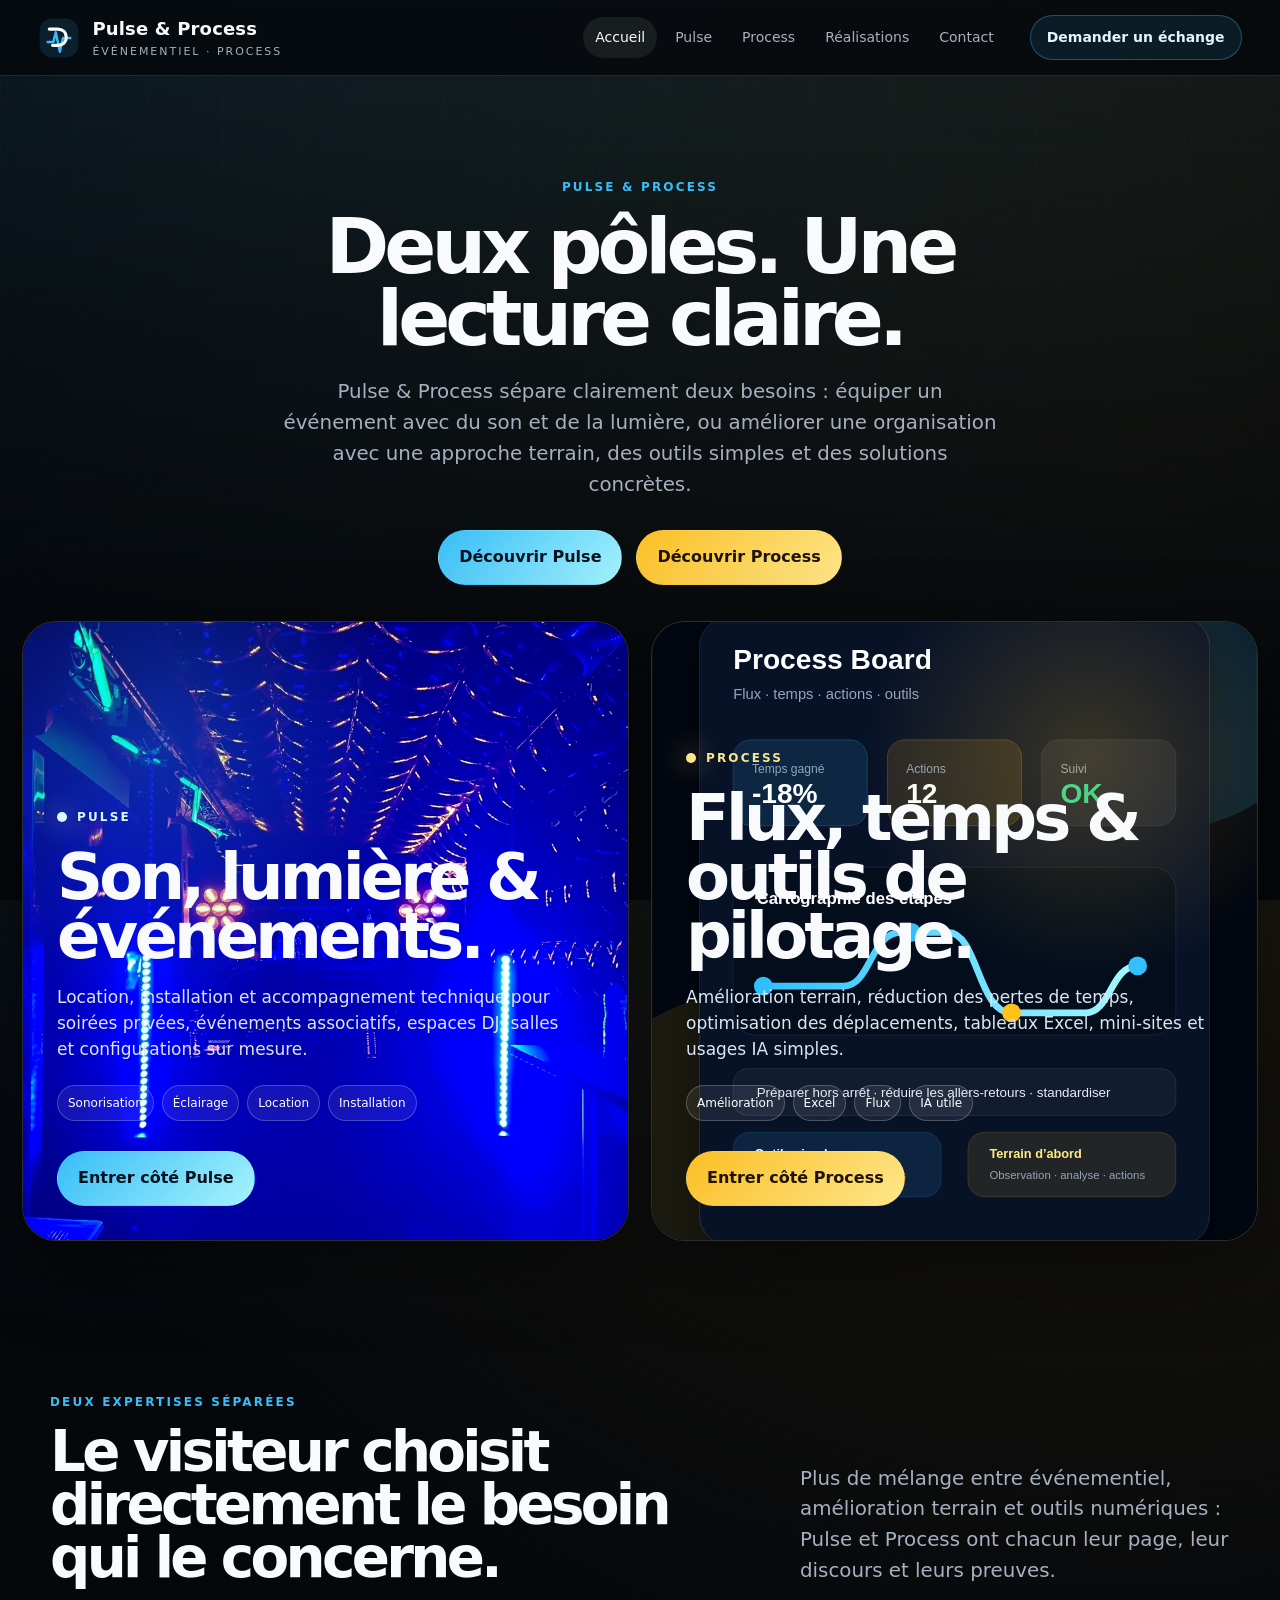
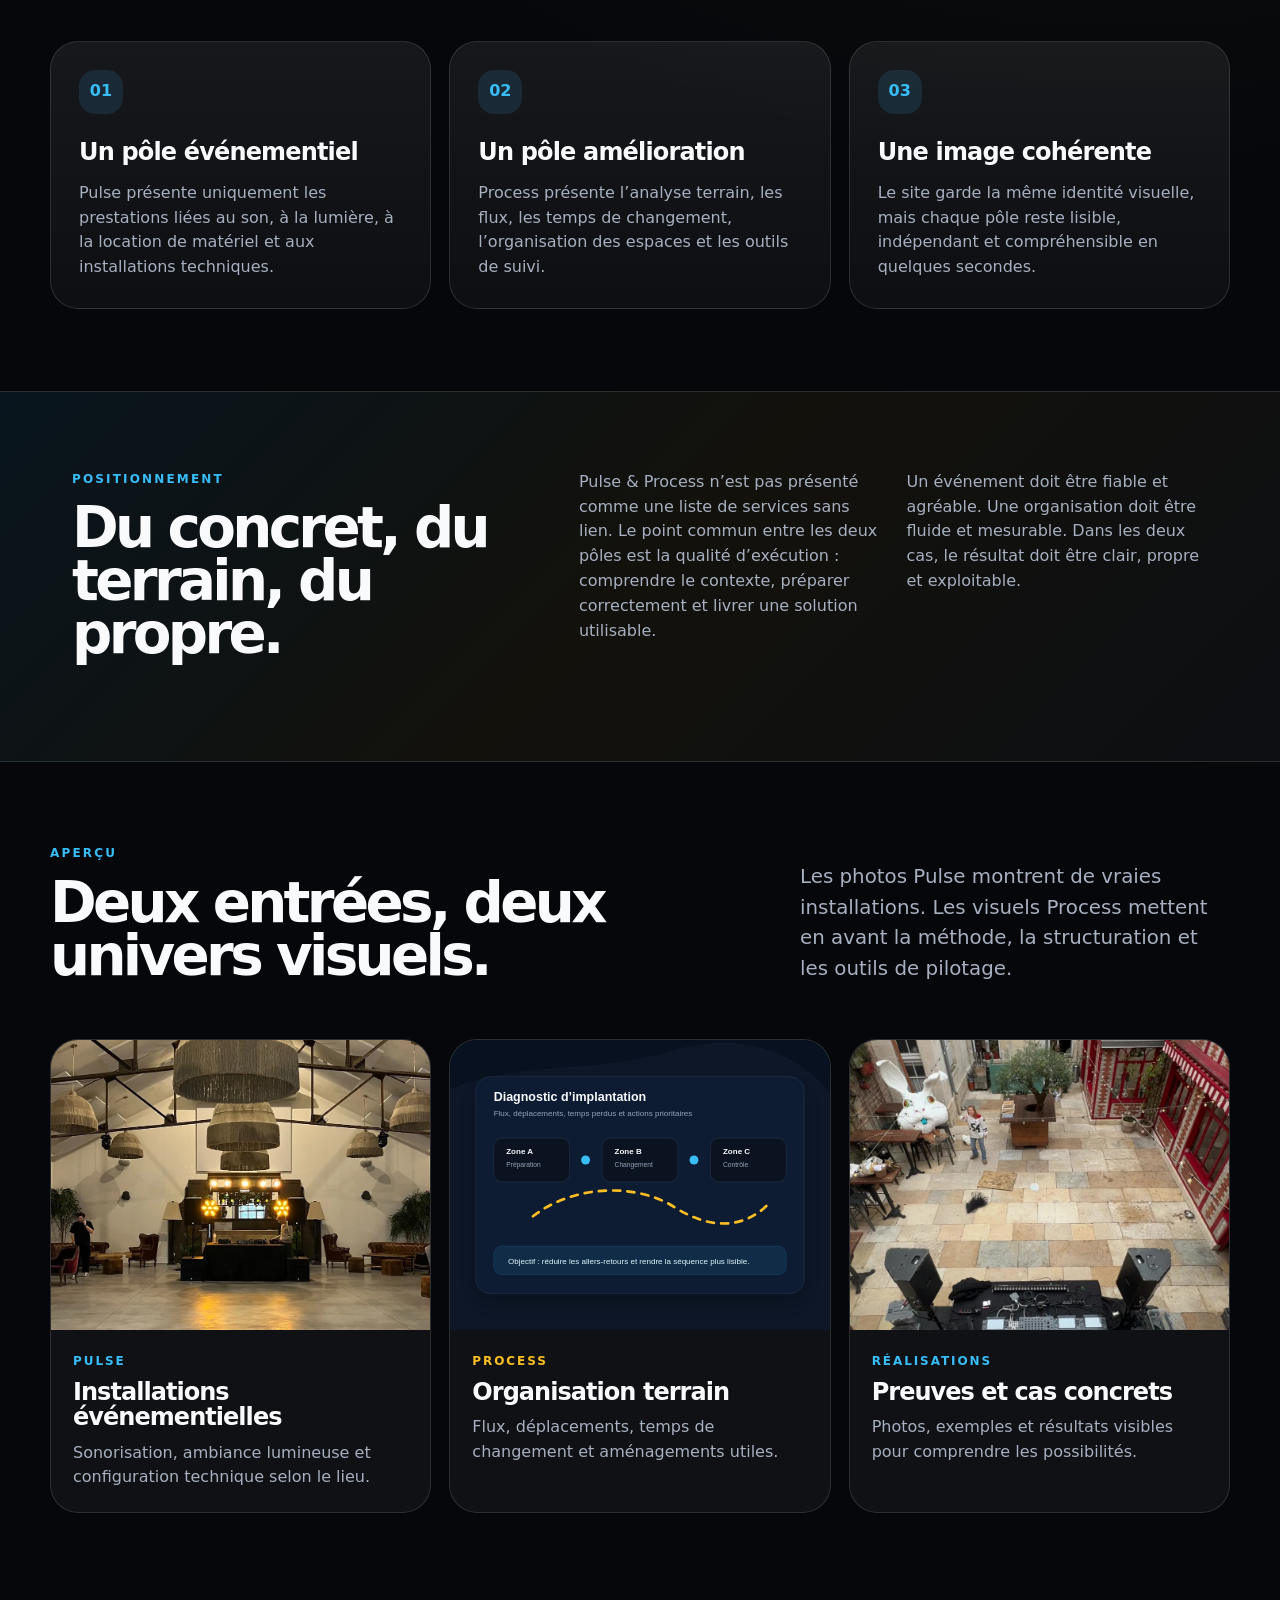
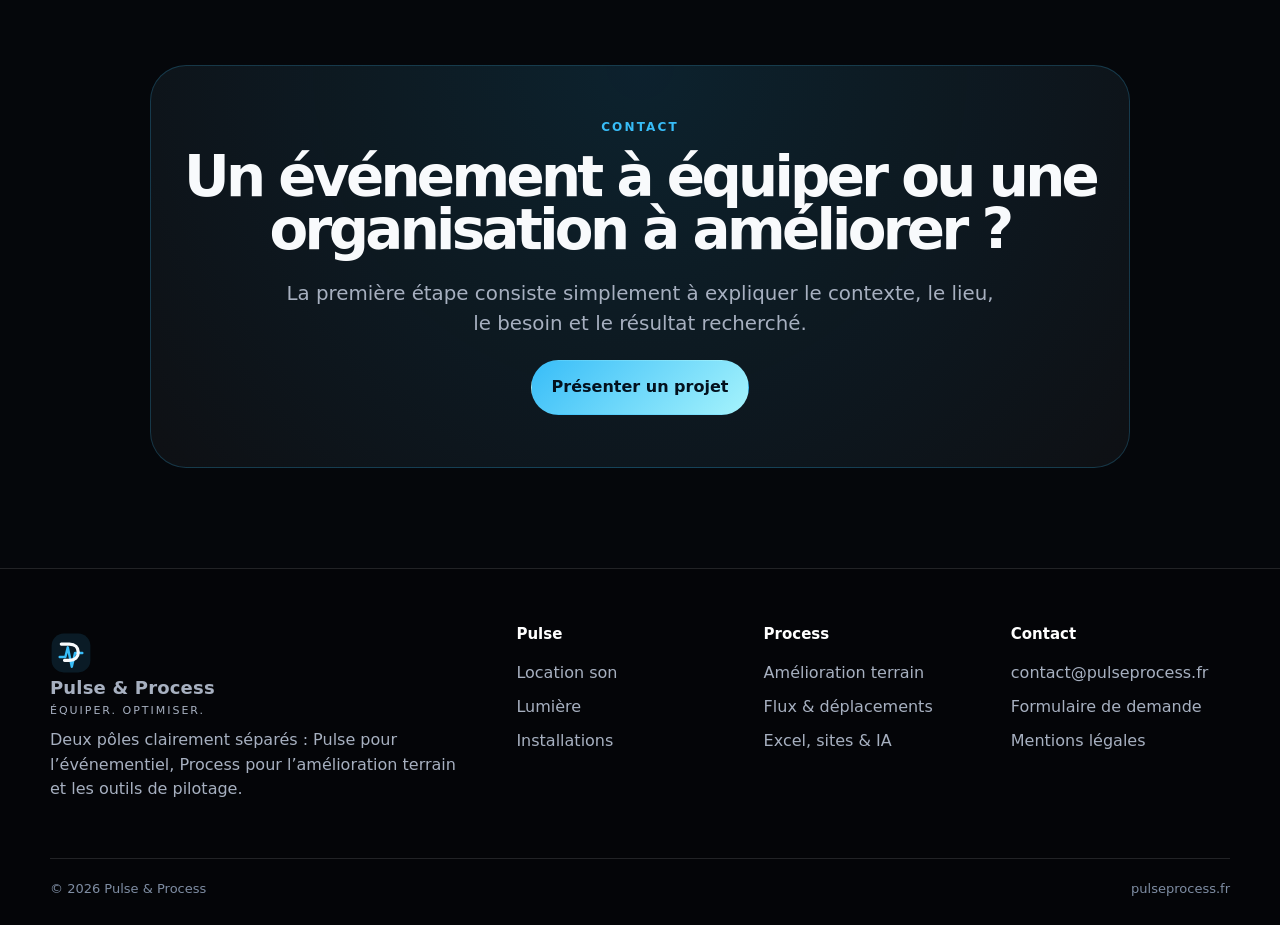
==== commit 056fb286: "Add files via upload" ====
--- a/index.html
+++ b/index.html
@@ -3,80 +3,101 @@
 <head>
   <meta charset="utf-8">
   <meta name="viewport" content="width=device-width, initial-scale=1">
-  <title>Pulse & Process — Event, Process & Artisanat</title>
-  <meta name="description" content="Pulse & Process présente trois pôles distincts : location son et lumière, optimisation terrain et créations artisanales sur mesure.">
-  <meta property="og:title" content="Pulse & Process — Event, Process & Artisanat">
-  <meta property="og:description" content="Pulse & Process présente trois pôles distincts : location son et lumière, optimisation terrain et créations artisanales sur mesure.">
+  <title>Pulse & Process — Événementiel & amélioration terrain</title>
+  <meta name="description" content="Pulse & Process sépare deux pôles : Pulse pour la sonorisation et la lumière, Process pour l’amélioration terrain et les outils de pilotage.">
+  <meta property="og:title" content="Pulse & Process — Événementiel & amélioration terrain">
+  <meta property="og:description" content="Pulse & Process sépare deux pôles : Pulse pour la sonorisation et la lumière, Process pour l’amélioration terrain et les outils de pilotage.">
   <meta property="og:type" content="website">
   <meta property="og:url" content="https://pulseprocess.fr">
   <meta name="theme-color" content="#05070b">
+  <link rel="icon" href="favicon.svg" type="image/svg+xml">
   <link rel="preload" href="styles.css" as="style">
   <link rel="stylesheet" href="styles.css">
 </head>
-<body>
-  <header class="site-header" data-header>
-  <a class="brand" href="index.html" aria-label="Retour à l’accueil Pulse & Process"><span class="brand-mark" aria-hidden="true"><svg viewBox="0 0 52 52" xmlns="http://www.w3.org/2000/svg"><rect x="2" y="2" width="48" height="48" rx="15" fill="currentColor" opacity=".12"/><path d="M12 31h7l3-12 5 24 4-17h9" fill="none" stroke="currentColor" stroke-width="3" stroke-linecap="round" stroke-linejoin="round"/><path d="M14 15h10c7 0 11 4 11 10s-4 10-11 10h-6" fill="none" stroke="currentColor" stroke-width="4" stroke-linecap="round"/></svg></span><span><strong>Pulse &amp; Process</strong><em>Event · Terrain · Création</em></span></a>
+<body class="">
+<header class="site-header" data-header>
+  <a class="brand" href="index.html" aria-label="Retour à l’accueil Pulse & Process"><span class="brand-mark" aria-hidden="true"><svg viewBox="0 0 52 52" xmlns="http://www.w3.org/2000/svg"><rect x="2" y="2" width="48" height="48" rx="15" fill="currentColor" opacity=".12"/><path d="M12 31h7l3-12 5 24 4-17h9" fill="none" stroke="currentColor" stroke-width="3" stroke-linecap="round" stroke-linejoin="round"/><path d="M14 15h10c7 0 11 4 11 10s-4 10-11 10h-6" fill="none" stroke="#f8fafc" stroke-width="4" stroke-linecap="round"/></svg></span><span><strong>Pulse &amp; Process</strong><em>Événementiel · Process</em></span></a>
   <button class="menu-toggle" type="button" aria-label="Ouvrir le menu" data-menu-toggle><span></span><span></span></button>
   <nav class="site-nav" data-nav><a class="nav-link is-active" href="index.html">Accueil</a>
 <a class="nav-link " href="pulse.html">Pulse</a>
 <a class="nav-link " href="process.html">Process</a>
-<a class="nav-link " href="artisanat.html">Artisanat</a>
 <a class="nav-link " href="realisations.html">Réalisations</a>
 <a class="nav-link " href="contact.html">Contact</a></nav>
   <a class="header-cta" href="contact.html">Demander un échange</a>
 </header>
-  <main>
-  
-<section class="hero hero-home">
-  <div class="hero-content reveal">
+<main>
+
+<section class="hero-split">
+  <div class="hero-intro reveal">
     <p class="eyebrow">Pulse &amp; Process</p>
-    <h1>Trois pôles distincts. Une même exigence de qualité.</h1>
-    <p class="hero-lead">Pulse &amp; Process réunit trois savoir-faire séparés : l’événementiel avec Pulse, l’amélioration terrain avec Process, et les créations sur mesure avec l’atelier Artisanat.</p>
-    <div class="hero-actions"><a class="btn primary" href="#poles">Choisir un pôle</a><a class="btn ghost" href="realisations.html">Voir les réalisations</a></div>
+    <h1 class="hero-title">Deux pôles. Une lecture claire.</h1>
+    <p class="lead">Pulse &amp; Process sépare clairement deux besoins : équiper un événement avec du son et de la lumière, ou améliorer une organisation avec une approche terrain, des outils simples et des solutions concrètes.</p>
+    <div class="btn-row" style="justify-content:center"><a class="btn primary" href="pulse.html">Découvrir Pulse</a><a class="btn process" href="process.html">Découvrir Process</a></div>
   </div>
-  <div class="hero-showcase reveal delay-1">
-    <div class="showcase-main"><img src="pulse-hero.webp" alt="Installation son et lumière Pulse dans une salle de réception" loading="eager" decoding="async"></div>
-    <div class="showcase-stack"><img src="process-dashboard.svg" alt="Illustration d’un tableau de bord Process"><img src="craft-hero.webp" alt="Exemples de créations artisanales personnalisées"></div>
+  <div class="entity-grid">
+    <article class="entity-card pulse reveal delay-1">
+      <video src="pulse-lights-loop.mp4" autoplay muted loop playsinline poster="pulse-light-blue.webp"></video>
+      <div class="entity-content">
+        <span class="entity-label">Pulse</span>
+        <h2>Son, lumière & événements.</h2>
+        <p>Location, installation et accompagnement technique pour soirées privées, événements associatifs, espaces DJ, salles et configurations sur mesure.</p>
+        <div class="entity-tags"><span>Sonorisation</span><span>Éclairage</span><span>Location</span><span>Installation</span></div>
+        <a class="btn primary" href="pulse.html">Entrer côté Pulse</a>
+      </div>
+    </article>
+    <article class="entity-card process reveal delay-2">
+      <img src="process-hero.svg" alt="Interface d’amélioration terrain et d’outils de suivi Process">
+      <div class="entity-content">
+        <span class="entity-label">Process</span>
+        <h2>Flux, temps & outils de pilotage.</h2>
+        <p>Amélioration terrain, réduction des pertes de temps, optimisation des déplacements, tableaux Excel, mini-sites et usages IA simples.</p>
+        <div class="entity-tags"><span>Amélioration</span><span>Excel</span><span>Flux</span><span>IA utile</span></div>
+        <a class="btn process" href="process.html">Entrer côté Process</a>
+      </div>
+    </article>
   </div>
 </section>
 
-<section id="poles" class="section">
-  <div class="section-heading reveal"><p class="eyebrow">Une marque, trois entrées</p><h2>Chaque besoin dispose de son propre espace.</h2><p>Le site est volontairement séparé pour éviter les mélanges : événementiel, optimisation terrain et créations ne répondent pas aux mêmes attentes.</p></div>
-  <div class="poles-grid">
-    <article class="pole-card pulse reveal"><img src="pulse-cour-dj.webp" alt="Installation DJ, sonorisation et lumière dans une cour intérieure"><div><span>01 · Pulse</span><h3>Location & prestations son/lumière</h3><p>Sonorisation, éclairage, installation technique et accompagnement pour soirées privées, associations, événements et configurations DJ.</p><a href="pulse.html">Explorer Pulse</a></div></article>
-    <article class="pole-card process reveal delay-1"><img src="process-flow.svg" alt="Schéma de flux et d’optimisation terrain"><div><span>02 · Process</span><h3>Optimisation terrain & outils de pilotage</h3><p>Analyse de temps, changements de série, aménagements de postes, flux de déplacement, tableaux Excel et outils simples pour mieux travailler.</p><a href="process.html">Explorer Process</a></div></article>
-    <article class="pole-card craft reveal delay-2"><img src="craft-clock-disc-blue.webp" alt="Horloge personnalisée réalisée à partir d’un disque mécanique"><div><span>03 · Artisanat</span><h3>Créations et pièces sur mesure</h3><p>Cadres, horloges mécaniques, gravure laser, impression 3D, sablage et fabrication de solutions quand la pièce ou l’objet n’existe pas.</p><a href="artisanat.html">Explorer l’artisanat</a></div></article>
+<section class="section container">
+  <div class="section-heading reveal">
+    <div><p class="eyebrow">Deux expertises séparées</p><h2 class="section-title">Le visiteur choisit directement le besoin qui le concerne.</h2></div>
+    <p class="lead">Plus de mélange entre événementiel, amélioration terrain et outils numériques : Pulse et Process ont chacun leur page, leur discours et leurs preuves.</p>
+  </div>
+  <div class="principles">
+    <article class="principle-card reveal"><span>01</span><h3>Un pôle événementiel</h3><p>Pulse présente uniquement les prestations liées au son, à la lumière, à la location de matériel et aux installations techniques.</p></article>
+    <article class="principle-card reveal delay-1"><span>02</span><h3>Un pôle amélioration</h3><p>Process présente l’analyse terrain, les flux, les temps de changement, l’organisation des espaces et les outils de suivi.</p></article>
+    <article class="principle-card reveal delay-2"><span>03</span><h3>Une image cohérente</h3><p>Le site garde la même identité visuelle, mais chaque pôle reste lisible, indépendant et compréhensible en quelques secondes.</p></article>
   </div>
 </section>
 
-<section class="section dark-band">
-  <div class="band-grid reveal">
-    <div><p class="eyebrow">Positionnement</p><h2>Une approche concrète, pas une vitrine qui promet tout et n’importe quoi.</h2></div>
-    <div class="text-cols"><p>Chaque pôle répond à un besoin précis : équiper un événement, améliorer un fonctionnement terrain, ou créer un objet / une pièce adaptée. L’objectif reste le même : comprendre le besoin, proposer une solution claire et livrer un résultat propre.</p><p>La force de Pulse &amp; Process, c’est le mélange entre vision technique, sens du détail et capacité à passer rapidement du problème réel à une solution exploitable.</p></div>
+<section class="band">
+  <div class="band-inner reveal">
+    <div><p class="eyebrow">Positionnement</p><h2 class="section-title">Du concret, du terrain, du propre.</h2></div>
+    <div class="text-cols"><p>Pulse &amp; Process n’est pas présenté comme une liste de services sans lien. Le point commun entre les deux pôles est la qualité d’exécution : comprendre le contexte, préparer correctement et livrer une solution utilisable.</p><p>Un événement doit être fiable et agréable. Une organisation doit être fluide et mesurable. Dans les deux cas, le résultat doit être clair, propre et exploitable.</p></div>
   </div>
 </section>
 
-<section class="section">
-  <div class="section-heading reveal"><p class="eyebrow">Preuves terrain</p><h2>Des réalisations visibles, pas seulement des lignes de texte.</h2></div>
-  <div class="proof-grid">
-    <a class="proof-card reveal" href="pulse.html"><img src="pulse-light-blue.webp" alt="Mise en lumière bleue avec colonnes LED et enceintes"><span>Pulse</span><h3>Ambiance lumière et configuration sonore</h3></a>
-    <a class="proof-card reveal delay-1" href="process.html"><img src="pulse-home-cinema-progress.webp" alt="Transformation d’un espace home cinéma pendant les travaux"><span>Process</span><h3>Aménagement technique et organisation de l’espace</h3></a>
-    <a class="proof-card reveal delay-2" href="artisanat.html"><img src="craft-cadre-golden-goose.webp" alt="Cadre personnalisé avec sneakers Golden Goose"><span>Artisanat</span><h3>Créations personnalisées et objets déco</h3></a>
+<section class="section container">
+  <div class="section-heading reveal"><div><p class="eyebrow">Aperçu</p><h2 class="section-title">Deux entrées, deux univers visuels.</h2></div><p class="lead">Les photos Pulse montrent de vraies installations. Les visuels Process mettent en avant la méthode, la structuration et les outils de pilotage.</p></div>
+  <div class="preview-grid">
+    <a class="preview-card reveal" href="pulse.html"><img src="pulse-hero.webp" alt="Installation son et lumière dans une salle de réception"><div><span class="card-kicker">Pulse</span><h3>Installations événementielles</h3><p>Sonorisation, ambiance lumineuse et configuration technique selon le lieu.</p></div></a>
+    <a class="preview-card reveal delay-1" href="process.html"><img src="process-layout.svg" alt="Schéma d’implantation et d’optimisation de flux"><div><span class="card-kicker process">Process</span><h3>Organisation terrain</h3><p>Flux, déplacements, temps de changement et aménagements utiles.</p></div></a>
+    <a class="preview-card reveal delay-2" href="realisations.html"><img src="pulse-cour-setup.webp" alt="Montage d’un setup son et lumière en extérieur"><div><span class="card-kicker">Réalisations</span><h3>Preuves et cas concrets</h3><p>Photos, exemples et résultats visibles pour comprendre les possibilités.</p></div></a>
   </div>
 </section>
 
-<section class="cta-section reveal"><p class="eyebrow">Contact</p><h2>Un événement à équiper, un temps de process à réduire ou une pièce à fabriquer ?</h2><a class="btn primary" href="contact.html">Présenter un projet</a></section>
+<section class="cta-section reveal"><p class="eyebrow">Contact</p><h2 class="cta-title">Un événement à équiper ou une organisation à améliorer ?</h2><p class="lead" style="margin-left:auto;margin-right:auto">La première étape consiste simplement à expliquer le contexte, le lieu, le besoin et le résultat recherché.</p><a class="btn primary" href="contact.html">Présenter un projet</a></section>
 
-  </main>
-  <footer class="footer">
+</main>
+<footer class="footer">
   <div class="footer-grid">
-    <div><a class="brand footer-brand" href="index.html"><span class="brand-mark" aria-hidden="true"><svg viewBox="0 0 52 52" xmlns="http://www.w3.org/2000/svg"><rect x="2" y="2" width="48" height="48" rx="15" fill="currentColor" opacity=".12"/><path d="M12 31h7l3-12 5 24 4-17h9" fill="none" stroke="currentColor" stroke-width="3" stroke-linecap="round" stroke-linejoin="round"/><path d="M14 15h10c7 0 11 4 11 10s-4 10-11 10h-6" fill="none" stroke="currentColor" stroke-width="4" stroke-linecap="round"/></svg></span><span><strong>Pulse &amp; Process</strong><em>Trois pôles, une même exigence.</em></span></a><p>Solutions événementielles, optimisation terrain et créations sur mesure autour de Dijon, avec interventions possibles selon projet.</p></div>
+    <div><a class="brand footer-brand" href="index.html"><span class="brand-mark" aria-hidden="true"><svg viewBox="0 0 52 52" xmlns="http://www.w3.org/2000/svg"><rect x="2" y="2" width="48" height="48" rx="15" fill="currentColor" opacity=".12"/><path d="M12 31h7l3-12 5 24 4-17h9" fill="none" stroke="currentColor" stroke-width="3" stroke-linecap="round" stroke-linejoin="round"/><path d="M14 15h10c7 0 11 4 11 10s-4 10-11 10h-6" fill="none" stroke="#f8fafc" stroke-width="4" stroke-linecap="round"/></svg></span><span><strong>Pulse &amp; Process</strong><em>Équiper. Optimiser.</em></span></a><p>Deux pôles clairement séparés : Pulse pour l’événementiel, Process pour l’amélioration terrain et les outils de pilotage.</p></div>
     <div><h3>Pulse</h3><a href="pulse.html#location">Location son</a><a href="pulse.html#lumiere">Lumière</a><a href="pulse.html#installations">Installations</a></div>
-    <div><h3>Process</h3><a href="process.html#terrain">Amélioration terrain</a><a href="process.html#changements">Temps de changement</a><a href="process.html#outils">Outils de suivi</a></div>
+    <div><h3>Process</h3><a href="process.html#terrain">Amélioration terrain</a><a href="process.html#flux">Flux & déplacements</a><a href="process.html#outils">Excel, sites & IA</a></div>
     <div><h3>Contact</h3><a href="mailto:contact@pulseprocess.fr">contact@pulseprocess.fr</a><a href="contact.html">Formulaire de demande</a><a href="mentions-legales.html">Mentions légales</a></div>
   </div>
   <div class="footer-bottom"><span>© 2026 Pulse &amp; Process</span><span>pulseprocess.fr</span></div>
 </footer>
-  <script src="script.js" defer></script>
+<script src="script.js" defer></script>
 </body>
 </html>
--- a/styles.css
+++ b/styles.css
@@ -1,11 +1,36 @@
-
 :root{
-  --bg:#05070b; --bg2:#08111f; --panel:#0d1424; --panel2:#111a2d; --text:#f8fafc; --muted:#a7b0c0; --soft:#dbe5f2;
-  --line:rgba(255,255,255,.12); --blue:#38bdf8; --blue2:#0ea5e9; --amber:#fbbf24; --craft:#e7c16a; --white:#ffffff;
-  --radius:28px; --shadow:0 24px 80px rgba(0,0,0,.38); --max:1180px;
+  --bg:#05070b;
+  --bg-soft:#08111f;
+  --panel:#0d1424;
+  --panel-2:#111a2d;
+  --text:#f8fafc;
+  --muted:#a7b0c0;
+  --soft:#e2e8f0;
+  --line:rgba(255,255,255,.12);
+  --line-strong:rgba(255,255,255,.22);
+  --pulse:#38bdf8;
+  --pulse-2:#0ea5e9;
+  --process:#fbbf24;
+  --process-2:#f59e0b;
+  --success:#34d399;
+  --radius:28px;
+  --shadow:0 24px 80px rgba(0,0,0,.38);
+  --max:1180px;
 }
-*{box-sizing:border-box} html{scroll-behavior:smooth} body{margin:0;background:radial-gradient(circle at 20% -10%,rgba(56,189,248,.16),transparent 38%),radial-gradient(circle at 90% 10%,rgba(251,191,36,.12),transparent 34%),var(--bg);color:var(--text);font-family:Inter,ui-sans-serif,system-ui,-apple-system,BlinkMacSystemFont,"Segoe UI",sans-serif;line-height:1.55;overflow-x:hidden} a{color:inherit;text-decoration:none} img,video{max-width:100%;display:block} ::selection{background:var(--blue);color:#03111d}
-.site-header{position:sticky;top:0;z-index:50;height:78px;display:flex;align-items:center;gap:26px;padding:0 clamp(18px,3vw,42px);background:rgba(5,7,11,.78);backdrop-filter:blur(18px);border-bottom:1px solid var(--line)}
-.brand{display:inline-flex;align-items:center;gap:12px;min-width:max-content}.brand-mark{width:42px;height:42px;display:grid;place-items:center;color:var(--blue)}.brand-mark svg{width:42px;height:42px}.brand strong{display:block;font-size:18px;letter-spacing:.02em}.brand em{display:block;font-size:11px;color:var(--muted);font-style:normal;text-transform:uppercase;letter-spacing:.16em}.site-nav{display:flex;align-items:center;gap:6px;margin-left:auto}.nav-link{font-size:14px;color:var(--muted);padding:10px 12px;border-radius:999px;transition:.25s}.nav-link:hover,.nav-link.is-active{color:var(--text);background:rgba(255,255,255,.07)}.header-cta{border:1px solid rgba(56,189,248,.35);background:rgba(56,189,248,.1);color:#e0f7ff;border-radius:999px;padding:11px 16px;font-size:14px;font-weight:700}.menu-toggle{display:none;margin-left:auto;background:transparent;border:1px solid var(--line);border-radius:14px;width:44px;height:44px}.menu-toggle span{display:block;width:18px;height:2px;background:#fff;margin:5px auto;border-radius:10px}.hero,.page-hero{max-width:var(--max);margin:0 auto;padding:clamp(76px,9vw,128px) 22px 58px;display:grid;grid-template-columns:1fr 1fr;gap:48px;align-items:center}.hero-home{min-height:calc(100vh - 80px)}.compact-hero{grid-template-columns:1fr;max-width:900px;padding-bottom:26px}.eyebrow{color:var(--blue);font-weight:800;text-transform:uppercase;letter-spacing:.18em;font-size:12px;margin:0 0 14px}.hero h1,.page-hero h1,.section-heading h2,.split-copy h2,.feature-copy h2,.cta-section h2{font-size:clamp(40px,6vw,80px);line-height:.96;letter-spacing:-.06em;margin:0}.section-heading h2,.split-copy h2,.feature-copy h2,.cta-section h2{font-size:clamp(34px,4vw,58px)}.hero-lead,.page-hero p,.section-heading p,.split-copy p,.feature-copy p,.footer p{color:var(--muted);font-size:clamp(16px,1.6vw,20px);max-width:680px}.hero-actions{display:flex;gap:14px;flex-wrap:wrap;margin-top:30px}.btn{display:inline-flex;align-items:center;justify-content:center;border-radius:999px;padding:14px 20px;font-weight:800;transition:.25s;border:1px solid transparent}.btn.primary{background:linear-gradient(135deg,var(--blue),#a5f3fc);color:#03111d}.btn.ghost{border-color:var(--line);background:rgba(255,255,255,.04);color:#fff}.btn:hover{transform:translateY(-2px)}.hero-showcase{display:grid;grid-template-columns:1.3fr .7fr;gap:14px}.showcase-main,.showcase-stack img,.page-hero-media,.feature-video,.feature-img{border:1px solid var(--line);background:rgba(255,255,255,.04);border-radius:var(--radius);overflow:hidden;box-shadow:var(--shadow)}.showcase-main img{width:100%;height:620px;object-fit:cover}.showcase-stack{display:grid;gap:14px}.showcase-stack img{width:100%;height:303px;object-fit:cover}.page-hero-media img{width:100%;height:570px;object-fit:cover}.pulse-theme .page-hero-media,.pulse .pole-card{box-shadow:0 30px 90px rgba(56,189,248,.16)}.process-theme .page-hero-media,.process .pole-card{box-shadow:0 30px 90px rgba(14,165,233,.14)}.craft-theme .page-hero-media,.craft .pole-card{box-shadow:0 30px 90px rgba(251,191,36,.13)}.section{max-width:var(--max);margin:0 auto;padding:76px 22px}.section-heading{margin-bottom:34px}.poles-grid{display:grid;grid-template-columns:repeat(3,1fr);gap:18px}.pole-card{background:linear-gradient(180deg,rgba(255,255,255,.075),rgba(255,255,255,.035));border:1px solid var(--line);border-radius:var(--radius);overflow:hidden;min-height:560px;display:flex;flex-direction:column}.pole-card img{height:260px;width:100%;object-fit:cover}.pole-card div{padding:26px}.pole-card span,.proof-card span,.gallery-card span,.portfolio-item span{font-size:12px;letter-spacing:.16em;text-transform:uppercase;color:var(--blue);font-weight:800}.pole-card h3,.proof-card h3,.gallery-card h3,.portfolio-item h3{font-size:26px;line-height:1.05;letter-spacing:-.04em;margin:10px 0}.pole-card p,.proof-card p,.portfolio-item p{color:var(--muted)}.pole-card a{display:inline-flex;margin-top:8px;color:#dff7ff;font-weight:800}.dark-band{max-width:none;background:linear-gradient(135deg,rgba(56,189,248,.08),rgba(255,255,255,.035));border-top:1px solid var(--line);border-bottom:1px solid var(--line)}.band-grid{max-width:var(--max);margin:0 auto;display:grid;grid-template-columns:.82fr 1fr;gap:42px;padding:10px 0}.text-cols{display:grid;grid-template-columns:1fr 1fr;gap:26px;color:var(--muted)}.proof-grid{display:grid;grid-template-columns:repeat(3,1fr);gap:18px}.proof-card{background:rgba(255,255,255,.045);border:1px solid var(--line);border-radius:var(--radius);overflow:hidden;transition:.25s}.proof-card:hover,.gallery-card:hover,.portfolio-item:hover{transform:translateY(-4px);border-color:rgba(56,189,248,.35)}.proof-card img{height:290px;width:100%;object-fit:cover}.proof-card h3,.proof-card span{display:block;margin-left:22px;margin-right:22px}.proof-card span{margin-top:20px}.proof-card h3{margin-bottom:24px}.split-section{display:grid;grid-template-columns:.85fr 1.15fr;gap:42px;align-items:start}.service-grid{display:grid;grid-template-columns:1fr 1fr;gap:16px}.service-card,.step-card{background:rgba(255,255,255,.045);border:1px solid var(--line);border-radius:24px;padding:24px}.service-card h3,.step-card h3{font-size:22px;margin:0 0 8px}.service-card p,.step-card p{margin:0;color:var(--muted)}.media-feature{display:grid;grid-template-columns:1fr .85fr;gap:42px;align-items:center}.feature-video video,.feature-img img{width:100%;height:520px;object-fit:cover}.check-list{padding:0;margin:22px 0 0;display:grid;gap:12px}.check-list li{list-style:none;position:relative;padding-left:30px;color:var(--soft)}.check-list li:before{content:"";position:absolute;left:0;top:.35em;width:16px;height:16px;border-radius:50%;background:var(--blue);box-shadow:0 0 22px rgba(56,189,248,.5)}.gallery-grid{display:grid;grid-template-columns:repeat(3,1fr);grid-auto-rows:360px;gap:18px}.gallery-card{position:relative;border:1px solid var(--line);border-radius:var(--radius);overflow:hidden;background:#111;transition:.25s}.gallery-card.large{grid-column:span 2;grid-row:span 2}.gallery-card img{width:100%;height:100%;object-fit:cover}.gallery-card:after,.proof-card:after{content:""}.gallery-card div{position:absolute;left:0;right:0;bottom:0;padding:24px;background:linear-gradient(transparent,rgba(0,0,0,.82))}.gallery-card h3{margin-bottom:0}.chips{display:flex;flex-wrap:wrap;gap:12px}.chips span{border:1px solid var(--line);background:rgba(255,255,255,.06);border-radius:999px;padding:10px 14px;color:#e2e8f0;font-weight:700}.steps-grid{display:grid;grid-template-columns:repeat(4,1fr);gap:16px}.step-card span{color:var(--blue);font-weight:900;font-size:13px}.proof-process .proof-card img{height:280px}.filter-bar{display:flex;gap:10px;flex-wrap:wrap;margin-bottom:26px}.filter-btn{border:1px solid var(--line);background:rgba(255,255,255,.04);color:var(--text);padding:11px 16px;border-radius:999px;font-weight:800;cursor:pointer}.filter-btn.active{background:var(--blue);color:#06111f}.portfolio-grid{display:grid;grid-template-columns:repeat(3,1fr);gap:18px}.portfolio-item{background:rgba(255,255,255,.045);border:1px solid var(--line);border-radius:var(--radius);overflow:hidden;padding-bottom:22px;transition:.25s}.portfolio-item img{height:300px;width:100%;object-fit:cover}.portfolio-item h3,.portfolio-item p,.portfolio-item span{display:block;margin-left:22px;margin-right:22px}.portfolio-item span{margin-top:20px}.portfolio-item.is-hidden{display:none}.contact-layout{display:grid;grid-template-columns:.75fr 1fr;gap:28px}.contact-options{display:grid;gap:14px}.contact-options a,.contact-panel{background:rgba(255,255,255,.045);border:1px solid var(--line);border-radius:var(--radius);padding:24px}.contact-options span{color:var(--blue);text-transform:uppercase;letter-spacing:.15em;font-size:12px;font-weight:900}.contact-options h3{font-size:24px;margin:8px 0}.contact-options p{color:var(--muted);margin:0}.contact-form{display:grid;gap:14px;margin-top:24px}.contact-form label{display:grid;gap:8px;color:#dbeafe;font-weight:700}.contact-form input,.contact-form select,.contact-form textarea{width:100%;border:1px solid var(--line);background:rgba(0,0,0,.24);border-radius:16px;color:#fff;padding:14px;font:inherit}.legal-content{max-width:850px}.legal-content h2{margin-top:34px}.legal-content p{color:var(--muted)}.cta-section{max-width:980px;margin:70px auto 100px;padding:52px 22px;text-align:center;border:1px solid rgba(56,189,248,.22);background:radial-gradient(circle at top,rgba(56,189,248,.16),rgba(255,255,255,.04));border-radius:calc(var(--radius) + 8px)}.footer{border-top:1px solid var(--line);padding:54px 22px 26px;background:rgba(0,0,0,.2)}.footer-grid{max-width:var(--max);margin:0 auto;display:grid;grid-template-columns:2fr 1fr 1fr 1fr;gap:28px}.footer h3{font-size:15px;color:#fff}.footer a{display:block;color:var(--muted);margin:9px 0}.footer a:hover{color:#fff}.footer-bottom{max-width:var(--max);margin:40px auto 0;padding-top:20px;border-top:1px solid var(--line);display:flex;justify-content:space-between;color:#7f8da3;font-size:13px}.reveal{opacity:0;transform:translateY(24px);transition:opacity .75s ease,transform .75s ease}.reveal.is-visible{opacity:1;transform:none}.delay-1{transition-delay:.1s}.delay-2{transition-delay:.2s}
-@media (max-width:980px){.site-header{height:auto;min-height:72px;flex-wrap:wrap}.menu-toggle{display:block}.site-nav{order:3;width:100%;display:none;flex-direction:column;align-items:stretch;padding:10px 0 16px}.site-nav.is-open{display:flex}.header-cta{display:none}.nav-link{padding:13px 14px}.hero,.page-hero,.split-section,.media-feature,.band-grid,.contact-layout{grid-template-columns:1fr}.hero-home{min-height:auto}.hero-showcase{grid-template-columns:1fr}.showcase-main img,.page-hero-media img,.feature-video video,.feature-img img{height:440px}.showcase-stack{grid-template-columns:1fr 1fr}.showcase-stack img{height:220px}.poles-grid,.proof-grid,.portfolio-grid{grid-template-columns:1fr}.gallery-grid{grid-template-columns:1fr;grid-auto-rows:360px}.gallery-card.large{grid-column:span 1;grid-row:span 1}.steps-grid{grid-template-columns:1fr 1fr}.text-cols{grid-template-columns:1fr}.footer-grid{grid-template-columns:1fr 1fr}}
-@media (max-width:620px){.brand em{display:none}.hero,.page-hero{padding-top:56px}.hero h1,.page-hero h1{font-size:42px}.service-grid,.steps-grid,.showcase-stack,.footer-grid{grid-template-columns:1fr}.showcase-main img,.showcase-stack img,.page-hero-media img,.feature-video video,.feature-img img{height:340px}.gallery-grid{grid-auto-rows:320px}.footer-bottom{flex-direction:column;gap:8px}.hero-actions{flex-direction:column}.btn{width:100%}}
+*{box-sizing:border-box}
+html{scroll-behavior:smooth}
+body{margin:0;background:radial-gradient(circle at 18% -10%,rgba(56,189,248,.16),transparent 38%),radial-gradient(circle at 88% 12%,rgba(251,191,36,.11),transparent 34%),var(--bg);color:var(--text);font-family:Inter,ui-sans-serif,system-ui,-apple-system,BlinkMacSystemFont,"Segoe UI",sans-serif;line-height:1.55;overflow-x:hidden}
+a{color:inherit;text-decoration:none}
+img,video,svg{max-width:100%;display:block}
+::selection{background:var(--pulse);color:#03111d}
+body::before{content:"";position:fixed;inset:0;z-index:-2;background-image:linear-gradient(rgba(255,255,255,.028) 1px,transparent 1px),linear-gradient(90deg,rgba(255,255,255,.028) 1px,transparent 1px);background-size:74px 74px;mask-image:linear-gradient(to bottom,rgba(0,0,0,.9),rgba(0,0,0,.24),transparent)}
+body::after{content:"";position:fixed;inset:0;z-index:-1;background:linear-gradient(180deg,rgba(5,7,11,.12),#05070b 86%);pointer-events:none}
+.site-header{position:sticky;top:0;z-index:50;min-height:76px;display:flex;align-items:center;gap:24px;padding:0 clamp(18px,3vw,42px);background:rgba(5,7,11,.78);backdrop-filter:blur(18px);border-bottom:1px solid var(--line)}
+.brand{display:inline-flex;align-items:center;gap:12px;min-width:max-content}.brand-mark{width:42px;height:42px;display:grid;place-items:center;color:var(--pulse)}.brand strong{display:block;font-size:18px;letter-spacing:.01em}.brand em{display:block;font-size:11px;color:var(--muted);font-style:normal;text-transform:uppercase;letter-spacing:.18em}.site-nav{display:flex;align-items:center;gap:6px;margin-left:auto}.nav-link{font-size:14px;color:var(--muted);padding:10px 12px;border-radius:999px;transition:.25s}.nav-link:hover,.nav-link.is-active{color:var(--text);background:rgba(255,255,255,.07)}.header-cta{border:1px solid rgba(56,189,248,.35);background:rgba(56,189,248,.1);color:#e0f7ff;border-radius:999px;padding:11px 16px;font-size:14px;font-weight:800}.menu-toggle{display:none;margin-left:auto;background:transparent;border:1px solid var(--line);border-radius:14px;width:44px;height:44px;cursor:pointer}.menu-toggle span{display:block;width:18px;height:2px;background:#fff;margin:5px auto;border-radius:10px;transition:.2s}.menu-toggle.is-open span:first-child{transform:translateY(7px) rotate(45deg)}.menu-toggle.is-open span:last-child{transform:translateY(-7px) rotate(-45deg)}
+.container{max-width:var(--max);margin:0 auto;padding-left:22px;padding-right:22px}.section{padding:82px 0}.section.tight{padding:54px 0}.eyebrow{color:var(--pulse);font-weight:900;text-transform:uppercase;letter-spacing:.18em;font-size:12px;margin:0 0 14px}.eyebrow.process-color{color:var(--process)}h1,h2,h3,p{margin-top:0}.hero-title,.page-title,.section-title,.cta-title{font-size:clamp(42px,6vw,82px);line-height:.94;letter-spacing:-.065em;margin-bottom:22px}.section-title,.cta-title{font-size:clamp(34px,4.4vw,60px)}.lead{font-size:clamp(16px,1.55vw,20px);color:var(--muted);max-width:720px}.muted{color:var(--muted)}.text-soft{color:var(--soft)}.btn-row{display:flex;gap:14px;flex-wrap:wrap;margin-top:30px}.btn{display:inline-flex;align-items:center;justify-content:center;gap:10px;border-radius:999px;padding:14px 20px;font-weight:900;transition:.25s;border:1px solid transparent}.btn.primary{background:linear-gradient(135deg,var(--pulse),#a5f3fc);color:#03111d}.btn.process{background:linear-gradient(135deg,var(--process),#fde68a);color:#1f1300}.btn.ghost{border-color:var(--line);background:rgba(255,255,255,.04);color:#fff}.btn:hover{transform:translateY(-2px);filter:saturate(1.15)}
+.hero-split{max-width:1400px;margin:0 auto;padding:clamp(72px,8vw,112px) 22px 70px}.hero-intro{max-width:900px;margin:0 auto 36px;text-align:center}.hero-intro .lead{margin-left:auto;margin-right:auto}.entity-grid{display:grid;grid-template-columns:1fr 1fr;gap:22px}.entity-card{position:relative;overflow:hidden;min-height:620px;border-radius:34px;border:1px solid var(--line);background:#111;box-shadow:var(--shadow);display:flex;align-items:flex-end}.entity-card img,.entity-card video{position:absolute;inset:0;width:100%;height:100%;object-fit:cover;filter:saturate(1.04) contrast(1.04)}.entity-card::before{content:"";position:absolute;inset:0;background:linear-gradient(to top,rgba(0,0,0,.9),rgba(0,0,0,.38) 48%,rgba(0,0,0,.06))}.entity-card::after{content:"";position:absolute;inset:0;opacity:.52}.entity-card.pulse::after{background:radial-gradient(circle at 22% 20%,rgba(56,189,248,.45),transparent 38%)}.entity-card.process::after{background:radial-gradient(circle at 72% 22%,rgba(251,191,36,.38),transparent 34%)}.entity-content{position:relative;z-index:2;padding:34px}.entity-label{display:inline-flex;align-items:center;gap:10px;text-transform:uppercase;letter-spacing:.18em;font-size:12px;font-weight:900;color:#dff7ff}.process .entity-label{color:#fde68a}.entity-label::before{content:"";width:10px;height:10px;border-radius:50%;background:currentColor;box-shadow:0 0 28px currentColor}.entity-content h2{font-size:clamp(38px,5vw,66px);line-height:.92;letter-spacing:-.06em;margin:18px 0}.entity-content p{color:#dbe5f2;font-size:17px;max-width:520px}.entity-tags{display:flex;flex-wrap:wrap;gap:8px;margin:22px 0}.entity-tags span{font-size:12px;color:#fff;border:1px solid rgba(255,255,255,.22);background:rgba(255,255,255,.08);border-radius:999px;padding:8px 10px}.entity-card .btn{margin-top:8px}
+.section-heading{display:flex;justify-content:space-between;gap:28px;align-items:end;margin-bottom:34px}.section-heading>div:first-child{max-width:720px}.section-heading .lead{max-width:430px}.principles{display:grid;grid-template-columns:repeat(3,1fr);gap:18px}.principle-card{padding:28px;border:1px solid var(--line);background:linear-gradient(180deg,rgba(255,255,255,.07),rgba(255,255,255,.035));border-radius:var(--radius)}.principle-card span{display:inline-grid;place-items:center;width:44px;height:44px;border-radius:16px;background:rgba(56,189,248,.12);color:var(--pulse);font-weight:900;margin-bottom:20px}.principle-card h3{font-size:24px;letter-spacing:-.035em;margin-bottom:10px}.principle-card p{color:var(--muted);margin-bottom:0}
+.band{border-top:1px solid var(--line);border-bottom:1px solid var(--line);background:linear-gradient(135deg,rgba(56,189,248,.08),rgba(251,191,36,.06),rgba(255,255,255,.035))}.band-inner{max-width:var(--max);margin:0 auto;padding:78px 22px;display:grid;grid-template-columns:.85fr 1.15fr;gap:42px}.text-cols{display:grid;grid-template-columns:1fr 1fr;gap:26px;color:var(--muted)}
+.preview-grid,.proof-grid{display:grid;grid-template-columns:repeat(3,1fr);gap:18px}.preview-card,.proof-card,.service-card,.step-card,.portfolio-item,.contact-card{border:1px solid var(--line);background:rgba(255,255,255,.045);border-radius:var(--radius);overflow:hidden;transition:.25s}.preview-card:hover,.proof-card:hover,.portfolio-item:hover{transform:translateY(-4px);border-color:rgba(56,189,248,.36)}.preview-card img,.preview-card video,.proof-card img,.portfolio-item img{width:100%;height:290px;object-fit:cover}.preview-card div,.proof-card div,.portfolio-item div{padding:22px}.card-kicker{display:block;font-size:12px;text-transform:uppercase;letter-spacing:.16em;font-weight:900;color:var(--pulse);margin-bottom:10px}.card-kicker.process{color:var(--process)}.preview-card h3,.proof-card h3,.portfolio-item h3{font-size:24px;line-height:1.05;letter-spacing:-.04em;margin-bottom:10px}.preview-card p,.proof-card p,.portfolio-item p{color:var(--muted);margin-bottom:0}.two-col{display:grid;grid-template-columns:.85fr 1.15fr;gap:42px;align-items:start}.media-frame{border-radius:34px;overflow:hidden;border:1px solid var(--line);background:rgba(255,255,255,.05);box-shadow:var(--shadow)}.media-frame img,.media-frame video{width:100%;height:580px;object-fit:cover}.service-grid{display:grid;grid-template-columns:1fr 1fr;gap:16px}.service-card,.step-card{padding:24px}.service-card h3,.step-card h3{font-size:23px;letter-spacing:-.03em;margin-bottom:8px}.service-card p,.step-card p{color:var(--muted);margin-bottom:0}.service-card.pulse-highlight{border-color:rgba(56,189,248,.3);background:linear-gradient(180deg,rgba(56,189,248,.1),rgba(255,255,255,.035))}.service-card.process-highlight{border-color:rgba(251,191,36,.32);background:linear-gradient(180deg,rgba(251,191,36,.1),rgba(255,255,255,.035))}.chips{display:flex;flex-wrap:wrap;gap:10px;margin-top:22px}.chips span{border:1px solid var(--line);background:rgba(255,255,255,.06);border-radius:999px;padding:10px 14px;color:#e2e8f0;font-weight:800}.page-hero{max-width:var(--max);margin:0 auto;padding:clamp(72px,8vw,118px) 22px 52px;display:grid;grid-template-columns:.9fr 1.1fr;gap:50px;align-items:center}.page-hero-media{position:relative;border-radius:34px;overflow:hidden;border:1px solid var(--line);box-shadow:var(--shadow);min-height:570px;background:#111}.page-hero-media img,.page-hero-media video{width:100%;height:570px;object-fit:cover}.page-hero-media::after{content:"";position:absolute;inset:0;background:linear-gradient(to top,rgba(0,0,0,.72),transparent 52%)}.stats-row{display:grid;grid-template-columns:repeat(3,1fr);gap:12px;margin-top:28px}.stat{padding:16px;border:1px solid var(--line);background:rgba(255,255,255,.045);border-radius:20px}.stat strong{display:block;font-size:24px}.stat span{color:var(--muted);font-size:13px}.steps-grid{display:grid;grid-template-columns:repeat(4,1fr);gap:16px}.step-card span{display:block;color:var(--pulse);font-weight:900;margin-bottom:12px}.process-page .step-card span{color:var(--process)}.gallery-grid{display:grid;grid-template-columns:repeat(3,1fr);grid-auto-rows:340px;gap:18px}.gallery-card{position:relative;overflow:hidden;border-radius:var(--radius);border:1px solid var(--line);background:#111}.gallery-card.large{grid-column:span 2;grid-row:span 2}.gallery-card img,.gallery-card video{width:100%;height:100%;object-fit:cover}.gallery-card::after{content:"";position:absolute;inset:0;background:linear-gradient(to top,rgba(0,0,0,.84),transparent 58%)}.gallery-card div{position:absolute;z-index:2;left:0;right:0;bottom:0;padding:24px}.gallery-card h3{font-size:24px;letter-spacing:-.04em;margin-bottom:0}.gallery-card span{display:block;color:var(--pulse);font-size:12px;font-weight:900;text-transform:uppercase;letter-spacing:.16em;margin-bottom:8px}.process-page .gallery-card span{color:var(--process)}.portfolio-grid{display:grid;grid-template-columns:repeat(3,1fr);gap:18px}.filter-bar{display:flex;gap:10px;flex-wrap:wrap;margin-bottom:26px}.filter-btn{border:1px solid var(--line);background:rgba(255,255,255,.04);color:var(--text);padding:11px 16px;border-radius:999px;font-weight:900;cursor:pointer}.filter-btn.active{background:var(--pulse);color:#06111f}.portfolio-item.is-hidden{display:none}.contact-layout{display:grid;grid-template-columns:.78fr 1fr;gap:28px}.contact-options{display:grid;gap:14px}.contact-card{padding:24px}.contact-card span{color:var(--pulse);text-transform:uppercase;letter-spacing:.15em;font-size:12px;font-weight:900}.contact-card h3{font-size:25px;letter-spacing:-.035em;margin:8px 0}.contact-card p{color:var(--muted);margin-bottom:0}.contact-form{display:grid;gap:14px;margin-top:20px}.contact-form label{display:grid;gap:8px;color:#dbeafe;font-weight:800}.contact-form input,.contact-form select,.contact-form textarea{width:100%;border:1px solid var(--line);background:rgba(0,0,0,.24);border-radius:16px;color:#fff;padding:14px;font:inherit}.contact-form textarea{min-height:150px;resize:vertical}.contact-note{color:var(--muted);font-size:13px}.legal-content{max-width:860px}.legal-content h2{margin-top:34px}.legal-content p{color:var(--muted)}.cta-section{max-width:980px;margin:70px auto 100px;padding:52px 22px;text-align:center;border:1px solid rgba(56,189,248,.22);background:radial-gradient(circle at top,rgba(56,189,248,.15),rgba(255,255,255,.04));border-radius:calc(var(--radius) + 8px)}.footer{border-top:1px solid var(--line);padding:54px 22px 26px;background:rgba(0,0,0,.2)}.footer-grid{max-width:var(--max);margin:0 auto;display:grid;grid-template-columns:2fr 1fr 1fr 1fr;gap:28px}.footer h3{font-size:15px;color:#fff}.footer a{display:block;color:var(--muted);margin:9px 0}.footer a:hover{color:#fff}.footer p{color:var(--muted);max-width:420px}.footer-bottom{max-width:var(--max);margin:40px auto 0;padding-top:20px;border-top:1px solid var(--line);display:flex;justify-content:space-between;color:#7f8da3;font-size:13px}.reveal{opacity:0;transform:translateY(24px);transition:opacity .75s ease,transform .75s ease}.reveal.is-visible{opacity:1;transform:none}.delay-1{transition-delay:.1s}.delay-2{transition-delay:.2s}
+@media (max-width:980px){.site-header{height:auto;flex-wrap:wrap}.menu-toggle{display:block}.site-nav{order:3;width:100%;display:none;flex-direction:column;align-items:stretch;padding:10px 0 16px}.site-nav.is-open{display:flex}.header-cta{display:none}.nav-link{padding:13px 14px}.entity-grid,.page-hero,.two-col,.band-inner,.contact-layout{grid-template-columns:1fr}.entity-card{min-height:520px}.section-heading{display:block}.section-heading .lead{margin-top:16px}.principles,.preview-grid,.proof-grid,.portfolio-grid{grid-template-columns:1fr}.service-grid,.steps-grid{grid-template-columns:1fr 1fr}.text-cols{grid-template-columns:1fr}.media-frame img,.media-frame video,.page-hero-media,.page-hero-media img,.page-hero-media video{height:460px;min-height:auto}.gallery-grid{grid-template-columns:1fr;grid-auto-rows:360px}.gallery-card.large{grid-column:span 1;grid-row:span 1}.footer-grid{grid-template-columns:1fr 1fr}}
+@media (max-width:620px){.brand em{display:none}.brand strong{font-size:17px}.hero-split,.page-hero{padding-top:52px}.hero-title,.page-title{font-size:44px}.section{padding:58px 0}.entity-card{min-height:520px}.entity-content{padding:24px}.entity-content h2{font-size:42px}.btn-row{flex-direction:column}.btn{width:100%}.service-grid,.steps-grid,.footer-grid,.stats-row{grid-template-columns:1fr}.preview-card img,.preview-card video,.proof-card img,.portfolio-item img{height:260px}.media-frame img,.media-frame video,.page-hero-media img,.page-hero-media video,.page-hero-media{height:340px}.gallery-grid{grid-auto-rows:310px}.footer-bottom{flex-direction:column;gap:8px}}
--- a/styles.css
+++ b/styles.css
@@ -1,11 +1,36 @@
-
 :root{
-  --bg:#05070b; --bg2:#08111f; --panel:#0d1424; --panel2:#111a2d; --text:#f8fafc; --muted:#a7b0c0; --soft:#dbe5f2;
-  --line:rgba(255,255,255,.12); --blue:#38bdf8; --blue2:#0ea5e9; --amber:#fbbf24; --craft:#e7c16a; --white:#ffffff;
-  --radius:28px; --shadow:0 24px 80px rgba(0,0,0,.38); --max:1180px;
+  --bg:#05070b;
+  --bg-soft:#08111f;
+  --panel:#0d1424;
+  --panel-2:#111a2d;
+  --text:#f8fafc;
+  --muted:#a7b0c0;
+  --soft:#e2e8f0;
+  --line:rgba(255,255,255,.12);
+  --line-strong:rgba(255,255,255,.22);
+  --pulse:#38bdf8;
+  --pulse-2:#0ea5e9;
+  --process:#fbbf24;
+  --process-2:#f59e0b;
+  --success:#34d399;
+  --radius:28px;
+  --shadow:0 24px 80px rgba(0,0,0,.38);
+  --max:1180px;
 }
-*{box-sizing:border-box} html{scroll-behavior:smooth} body{margin:0;background:radial-gradient(circle at 20% -10%,rgba(56,189,248,.16),transparent 38%),radial-gradient(circle at 90% 10%,rgba(251,191,36,.12),transparent 34%),var(--bg);color:var(--text);font-family:Inter,ui-sans-serif,system-ui,-apple-system,BlinkMacSystemFont,"Segoe UI",sans-serif;line-height:1.55;overflow-x:hidden} a{color:inherit;text-decoration:none} img,video{max-width:100%;display:block} ::selection{background:var(--blue);color:#03111d}
-.site-header{position:sticky;top:0;z-index:50;height:78px;display:flex;align-items:center;gap:26px;padding:0 clamp(18px,3vw,42px);background:rgba(5,7,11,.78);backdrop-filter:blur(18px);border-bottom:1px solid var(--line)}
-.brand{display:inline-flex;align-items:center;gap:12px;min-width:max-content}.brand-mark{width:42px;height:42px;display:grid;place-items:center;color:var(--blue)}.brand-mark svg{width:42px;height:42px}.brand strong{display:block;font-size:18px;letter-spacing:.02em}.brand em{display:block;font-size:11px;color:var(--muted);font-style:normal;text-transform:uppercase;letter-spacing:.16em}.site-nav{display:flex;align-items:center;gap:6px;margin-left:auto}.nav-link{font-size:14px;color:var(--muted);padding:10px 12px;border-radius:999px;transition:.25s}.nav-link:hover,.nav-link.is-active{color:var(--text);background:rgba(255,255,255,.07)}.header-cta{border:1px solid rgba(56,189,248,.35);background:rgba(56,189,248,.1);color:#e0f7ff;border-radius:999px;padding:11px 16px;font-size:14px;font-weight:700}.menu-toggle{display:none;margin-left:auto;background:transparent;border:1px solid var(--line);border-radius:14px;width:44px;height:44px}.menu-toggle span{display:block;width:18px;height:2px;background:#fff;margin:5px auto;border-radius:10px}.hero,.page-hero{max-width:var(--max);margin:0 auto;padding:clamp(76px,9vw,128px) 22px 58px;display:grid;grid-template-columns:1fr 1fr;gap:48px;align-items:center}.hero-home{min-height:calc(100vh - 80px)}.compact-hero{grid-template-columns:1fr;max-width:900px;padding-bottom:26px}.eyebrow{color:var(--blue);font-weight:800;text-transform:uppercase;letter-spacing:.18em;font-size:12px;margin:0 0 14px}.hero h1,.page-hero h1,.section-heading h2,.split-copy h2,.feature-copy h2,.cta-section h2{font-size:clamp(40px,6vw,80px);line-height:.96;letter-spacing:-.06em;margin:0}.section-heading h2,.split-copy h2,.feature-copy h2,.cta-section h2{font-size:clamp(34px,4vw,58px)}.hero-lead,.page-hero p,.section-heading p,.split-copy p,.feature-copy p,.footer p{color:var(--muted);font-size:clamp(16px,1.6vw,20px);max-width:680px}.hero-actions{display:flex;gap:14px;flex-wrap:wrap;margin-top:30px}.btn{display:inline-flex;align-items:center;justify-content:center;border-radius:999px;padding:14px 20px;font-weight:800;transition:.25s;border:1px solid transparent}.btn.primary{background:linear-gradient(135deg,var(--blue),#a5f3fc);color:#03111d}.btn.ghost{border-color:var(--line);background:rgba(255,255,255,.04);color:#fff}.btn:hover{transform:translateY(-2px)}.hero-showcase{display:grid;grid-template-columns:1.3fr .7fr;gap:14px}.showcase-main,.showcase-stack img,.page-hero-media,.feature-video,.feature-img{border:1px solid var(--line);background:rgba(255,255,255,.04);border-radius:var(--radius);overflow:hidden;box-shadow:var(--shadow)}.showcase-main img{width:100%;height:620px;object-fit:cover}.showcase-stack{display:grid;gap:14px}.showcase-stack img{width:100%;height:303px;object-fit:cover}.page-hero-media img{width:100%;height:570px;object-fit:cover}.pulse-theme .page-hero-media,.pulse .pole-card{box-shadow:0 30px 90px rgba(56,189,248,.16)}.process-theme .page-hero-media,.process .pole-card{box-shadow:0 30px 90px rgba(14,165,233,.14)}.craft-theme .page-hero-media,.craft .pole-card{box-shadow:0 30px 90px rgba(251,191,36,.13)}.section{max-width:var(--max);margin:0 auto;padding:76px 22px}.section-heading{margin-bottom:34px}.poles-grid{display:grid;grid-template-columns:repeat(3,1fr);gap:18px}.pole-card{background:linear-gradient(180deg,rgba(255,255,255,.075),rgba(255,255,255,.035));border:1px solid var(--line);border-radius:var(--radius);overflow:hidden;min-height:560px;display:flex;flex-direction:column}.pole-card img{height:260px;width:100%;object-fit:cover}.pole-card div{padding:26px}.pole-card span,.proof-card span,.gallery-card span,.portfolio-item span{font-size:12px;letter-spacing:.16em;text-transform:uppercase;color:var(--blue);font-weight:800}.pole-card h3,.proof-card h3,.gallery-card h3,.portfolio-item h3{font-size:26px;line-height:1.05;letter-spacing:-.04em;margin:10px 0}.pole-card p,.proof-card p,.portfolio-item p{color:var(--muted)}.pole-card a{display:inline-flex;margin-top:8px;color:#dff7ff;font-weight:800}.dark-band{max-width:none;background:linear-gradient(135deg,rgba(56,189,248,.08),rgba(255,255,255,.035));border-top:1px solid var(--line);border-bottom:1px solid var(--line)}.band-grid{max-width:var(--max);margin:0 auto;display:grid;grid-template-columns:.82fr 1fr;gap:42px;padding:10px 0}.text-cols{display:grid;grid-template-columns:1fr 1fr;gap:26px;color:var(--muted)}.proof-grid{display:grid;grid-template-columns:repeat(3,1fr);gap:18px}.proof-card{background:rgba(255,255,255,.045);border:1px solid var(--line);border-radius:var(--radius);overflow:hidden;transition:.25s}.proof-card:hover,.gallery-card:hover,.portfolio-item:hover{transform:translateY(-4px);border-color:rgba(56,189,248,.35)}.proof-card img{height:290px;width:100%;object-fit:cover}.proof-card h3,.proof-card span{display:block;margin-left:22px;margin-right:22px}.proof-card span{margin-top:20px}.proof-card h3{margin-bottom:24px}.split-section{display:grid;grid-template-columns:.85fr 1.15fr;gap:42px;align-items:start}.service-grid{display:grid;grid-template-columns:1fr 1fr;gap:16px}.service-card,.step-card{background:rgba(255,255,255,.045);border:1px solid var(--line);border-radius:24px;padding:24px}.service-card h3,.step-card h3{font-size:22px;margin:0 0 8px}.service-card p,.step-card p{margin:0;color:var(--muted)}.media-feature{display:grid;grid-template-columns:1fr .85fr;gap:42px;align-items:center}.feature-video video,.feature-img img{width:100%;height:520px;object-fit:cover}.check-list{padding:0;margin:22px 0 0;display:grid;gap:12px}.check-list li{list-style:none;position:relative;padding-left:30px;color:var(--soft)}.check-list li:before{content:"";position:absolute;left:0;top:.35em;width:16px;height:16px;border-radius:50%;background:var(--blue);box-shadow:0 0 22px rgba(56,189,248,.5)}.gallery-grid{display:grid;grid-template-columns:repeat(3,1fr);grid-auto-rows:360px;gap:18px}.gallery-card{position:relative;border:1px solid var(--line);border-radius:var(--radius);overflow:hidden;background:#111;transition:.25s}.gallery-card.large{grid-column:span 2;grid-row:span 2}.gallery-card img{width:100%;height:100%;object-fit:cover}.gallery-card:after,.proof-card:after{content:""}.gallery-card div{position:absolute;left:0;right:0;bottom:0;padding:24px;background:linear-gradient(transparent,rgba(0,0,0,.82))}.gallery-card h3{margin-bottom:0}.chips{display:flex;flex-wrap:wrap;gap:12px}.chips span{border:1px solid var(--line);background:rgba(255,255,255,.06);border-radius:999px;padding:10px 14px;color:#e2e8f0;font-weight:700}.steps-grid{display:grid;grid-template-columns:repeat(4,1fr);gap:16px}.step-card span{color:var(--blue);font-weight:900;font-size:13px}.proof-process .proof-card img{height:280px}.filter-bar{display:flex;gap:10px;flex-wrap:wrap;margin-bottom:26px}.filter-btn{border:1px solid var(--line);background:rgba(255,255,255,.04);color:var(--text);padding:11px 16px;border-radius:999px;font-weight:800;cursor:pointer}.filter-btn.active{background:var(--blue);color:#06111f}.portfolio-grid{display:grid;grid-template-columns:repeat(3,1fr);gap:18px}.portfolio-item{background:rgba(255,255,255,.045);border:1px solid var(--line);border-radius:var(--radius);overflow:hidden;padding-bottom:22px;transition:.25s}.portfolio-item img{height:300px;width:100%;object-fit:cover}.portfolio-item h3,.portfolio-item p,.portfolio-item span{display:block;margin-left:22px;margin-right:22px}.portfolio-item span{margin-top:20px}.portfolio-item.is-hidden{display:none}.contact-layout{display:grid;grid-template-columns:.75fr 1fr;gap:28px}.contact-options{display:grid;gap:14px}.contact-options a,.contact-panel{background:rgba(255,255,255,.045);border:1px solid var(--line);border-radius:var(--radius);padding:24px}.contact-options span{color:var(--blue);text-transform:uppercase;letter-spacing:.15em;font-size:12px;font-weight:900}.contact-options h3{font-size:24px;margin:8px 0}.contact-options p{color:var(--muted);margin:0}.contact-form{display:grid;gap:14px;margin-top:24px}.contact-form label{display:grid;gap:8px;color:#dbeafe;font-weight:700}.contact-form input,.contact-form select,.contact-form textarea{width:100%;border:1px solid var(--line);background:rgba(0,0,0,.24);border-radius:16px;color:#fff;padding:14px;font:inherit}.legal-content{max-width:850px}.legal-content h2{margin-top:34px}.legal-content p{color:var(--muted)}.cta-section{max-width:980px;margin:70px auto 100px;padding:52px 22px;text-align:center;border:1px solid rgba(56,189,248,.22);background:radial-gradient(circle at top,rgba(56,189,248,.16),rgba(255,255,255,.04));border-radius:calc(var(--radius) + 8px)}.footer{border-top:1px solid var(--line);padding:54px 22px 26px;background:rgba(0,0,0,.2)}.footer-grid{max-width:var(--max);margin:0 auto;display:grid;grid-template-columns:2fr 1fr 1fr 1fr;gap:28px}.footer h3{font-size:15px;color:#fff}.footer a{display:block;color:var(--muted);margin:9px 0}.footer a:hover{color:#fff}.footer-bottom{max-width:var(--max);margin:40px auto 0;padding-top:20px;border-top:1px solid var(--line);display:flex;justify-content:space-between;color:#7f8da3;font-size:13px}.reveal{opacity:0;transform:translateY(24px);transition:opacity .75s ease,transform .75s ease}.reveal.is-visible{opacity:1;transform:none}.delay-1{transition-delay:.1s}.delay-2{transition-delay:.2s}
-@media (max-width:980px){.site-header{height:auto;min-height:72px;flex-wrap:wrap}.menu-toggle{display:block}.site-nav{order:3;width:100%;display:none;flex-direction:column;align-items:stretch;padding:10px 0 16px}.site-nav.is-open{display:flex}.header-cta{display:none}.nav-link{padding:13px 14px}.hero,.page-hero,.split-section,.media-feature,.band-grid,.contact-layout{grid-template-columns:1fr}.hero-home{min-height:auto}.hero-showcase{grid-template-columns:1fr}.showcase-main img,.page-hero-media img,.feature-video video,.feature-img img{height:440px}.showcase-stack{grid-template-columns:1fr 1fr}.showcase-stack img{height:220px}.poles-grid,.proof-grid,.portfolio-grid{grid-template-columns:1fr}.gallery-grid{grid-template-columns:1fr;grid-auto-rows:360px}.gallery-card.large{grid-column:span 1;grid-row:span 1}.steps-grid{grid-template-columns:1fr 1fr}.text-cols{grid-template-columns:1fr}.footer-grid{grid-template-columns:1fr 1fr}}
-@media (max-width:620px){.brand em{display:none}.hero,.page-hero{padding-top:56px}.hero h1,.page-hero h1{font-size:42px}.service-grid,.steps-grid,.showcase-stack,.footer-grid{grid-template-columns:1fr}.showcase-main img,.showcase-stack img,.page-hero-media img,.feature-video video,.feature-img img{height:340px}.gallery-grid{grid-auto-rows:320px}.footer-bottom{flex-direction:column;gap:8px}.hero-actions{flex-direction:column}.btn{width:100%}}
+*{box-sizing:border-box}
+html{scroll-behavior:smooth}
+body{margin:0;background:radial-gradient(circle at 18% -10%,rgba(56,189,248,.16),transparent 38%),radial-gradient(circle at 88% 12%,rgba(251,191,36,.11),transparent 34%),var(--bg);color:var(--text);font-family:Inter,ui-sans-serif,system-ui,-apple-system,BlinkMacSystemFont,"Segoe UI",sans-serif;line-height:1.55;overflow-x:hidden}
+a{color:inherit;text-decoration:none}
+img,video,svg{max-width:100%;display:block}
+::selection{background:var(--pulse);color:#03111d}
+body::before{content:"";position:fixed;inset:0;z-index:-2;background-image:linear-gradient(rgba(255,255,255,.028) 1px,transparent 1px),linear-gradient(90deg,rgba(255,255,255,.028) 1px,transparent 1px);background-size:74px 74px;mask-image:linear-gradient(to bottom,rgba(0,0,0,.9),rgba(0,0,0,.24),transparent)}
+body::after{content:"";position:fixed;inset:0;z-index:-1;background:linear-gradient(180deg,rgba(5,7,11,.12),#05070b 86%);pointer-events:none}
+.site-header{position:sticky;top:0;z-index:50;min-height:76px;display:flex;align-items:center;gap:24px;padding:0 clamp(18px,3vw,42px);background:rgba(5,7,11,.78);backdrop-filter:blur(18px);border-bottom:1px solid var(--line)}
+.brand{display:inline-flex;align-items:center;gap:12px;min-width:max-content}.brand-mark{width:42px;height:42px;display:grid;place-items:center;color:var(--pulse)}.brand strong{display:block;font-size:18px;letter-spacing:.01em}.brand em{display:block;font-size:11px;color:var(--muted);font-style:normal;text-transform:uppercase;letter-spacing:.18em}.site-nav{display:flex;align-items:center;gap:6px;margin-left:auto}.nav-link{font-size:14px;color:var(--muted);padding:10px 12px;border-radius:999px;transition:.25s}.nav-link:hover,.nav-link.is-active{color:var(--text);background:rgba(255,255,255,.07)}.header-cta{border:1px solid rgba(56,189,248,.35);background:rgba(56,189,248,.1);color:#e0f7ff;border-radius:999px;padding:11px 16px;font-size:14px;font-weight:800}.menu-toggle{display:none;margin-left:auto;background:transparent;border:1px solid var(--line);border-radius:14px;width:44px;height:44px;cursor:pointer}.menu-toggle span{display:block;width:18px;height:2px;background:#fff;margin:5px auto;border-radius:10px;transition:.2s}.menu-toggle.is-open span:first-child{transform:translateY(7px) rotate(45deg)}.menu-toggle.is-open span:last-child{transform:translateY(-7px) rotate(-45deg)}
+.container{max-width:var(--max);margin:0 auto;padding-left:22px;padding-right:22px}.section{padding:82px 0}.section.tight{padding:54px 0}.eyebrow{color:var(--pulse);font-weight:900;text-transform:uppercase;letter-spacing:.18em;font-size:12px;margin:0 0 14px}.eyebrow.process-color{color:var(--process)}h1,h2,h3,p{margin-top:0}.hero-title,.page-title,.section-title,.cta-title{font-size:clamp(42px,6vw,82px);line-height:.94;letter-spacing:-.065em;margin-bottom:22px}.section-title,.cta-title{font-size:clamp(34px,4.4vw,60px)}.lead{font-size:clamp(16px,1.55vw,20px);color:var(--muted);max-width:720px}.muted{color:var(--muted)}.text-soft{color:var(--soft)}.btn-row{display:flex;gap:14px;flex-wrap:wrap;margin-top:30px}.btn{display:inline-flex;align-items:center;justify-content:center;gap:10px;border-radius:999px;padding:14px 20px;font-weight:900;transition:.25s;border:1px solid transparent}.btn.primary{background:linear-gradient(135deg,var(--pulse),#a5f3fc);color:#03111d}.btn.process{background:linear-gradient(135deg,var(--process),#fde68a);color:#1f1300}.btn.ghost{border-color:var(--line);background:rgba(255,255,255,.04);color:#fff}.btn:hover{transform:translateY(-2px);filter:saturate(1.15)}
+.hero-split{max-width:1400px;margin:0 auto;padding:clamp(72px,8vw,112px) 22px 70px}.hero-intro{max-width:900px;margin:0 auto 36px;text-align:center}.hero-intro .lead{margin-left:auto;margin-right:auto}.entity-grid{display:grid;grid-template-columns:1fr 1fr;gap:22px}.entity-card{position:relative;overflow:hidden;min-height:620px;border-radius:34px;border:1px solid var(--line);background:#111;box-shadow:var(--shadow);display:flex;align-items:flex-end}.entity-card img,.entity-card video{position:absolute;inset:0;width:100%;height:100%;object-fit:cover;filter:saturate(1.04) contrast(1.04)}.entity-card::before{content:"";position:absolute;inset:0;background:linear-gradient(to top,rgba(0,0,0,.9),rgba(0,0,0,.38) 48%,rgba(0,0,0,.06))}.entity-card::after{content:"";position:absolute;inset:0;opacity:.52}.entity-card.pulse::after{background:radial-gradient(circle at 22% 20%,rgba(56,189,248,.45),transparent 38%)}.entity-card.process::after{background:radial-gradient(circle at 72% 22%,rgba(251,191,36,.38),transparent 34%)}.entity-content{position:relative;z-index:2;padding:34px}.entity-label{display:inline-flex;align-items:center;gap:10px;text-transform:uppercase;letter-spacing:.18em;font-size:12px;font-weight:900;color:#dff7ff}.process .entity-label{color:#fde68a}.entity-label::before{content:"";width:10px;height:10px;border-radius:50%;background:currentColor;box-shadow:0 0 28px currentColor}.entity-content h2{font-size:clamp(38px,5vw,66px);line-height:.92;letter-spacing:-.06em;margin:18px 0}.entity-content p{color:#dbe5f2;font-size:17px;max-width:520px}.entity-tags{display:flex;flex-wrap:wrap;gap:8px;margin:22px 0}.entity-tags span{font-size:12px;color:#fff;border:1px solid rgba(255,255,255,.22);background:rgba(255,255,255,.08);border-radius:999px;padding:8px 10px}.entity-card .btn{margin-top:8px}
+.section-heading{display:flex;justify-content:space-between;gap:28px;align-items:end;margin-bottom:34px}.section-heading>div:first-child{max-width:720px}.section-heading .lead{max-width:430px}.principles{display:grid;grid-template-columns:repeat(3,1fr);gap:18px}.principle-card{padding:28px;border:1px solid var(--line);background:linear-gradient(180deg,rgba(255,255,255,.07),rgba(255,255,255,.035));border-radius:var(--radius)}.principle-card span{display:inline-grid;place-items:center;width:44px;height:44px;border-radius:16px;background:rgba(56,189,248,.12);color:var(--pulse);font-weight:900;margin-bottom:20px}.principle-card h3{font-size:24px;letter-spacing:-.035em;margin-bottom:10px}.principle-card p{color:var(--muted);margin-bottom:0}
+.band{border-top:1px solid var(--line);border-bottom:1px solid var(--line);background:linear-gradient(135deg,rgba(56,189,248,.08),rgba(251,191,36,.06),rgba(255,255,255,.035))}.band-inner{max-width:var(--max);margin:0 auto;padding:78px 22px;display:grid;grid-template-columns:.85fr 1.15fr;gap:42px}.text-cols{display:grid;grid-template-columns:1fr 1fr;gap:26px;color:var(--muted)}
+.preview-grid,.proof-grid{display:grid;grid-template-columns:repeat(3,1fr);gap:18px}.preview-card,.proof-card,.service-card,.step-card,.portfolio-item,.contact-card{border:1px solid var(--line);background:rgba(255,255,255,.045);border-radius:var(--radius);overflow:hidden;transition:.25s}.preview-card:hover,.proof-card:hover,.portfolio-item:hover{transform:translateY(-4px);border-color:rgba(56,189,248,.36)}.preview-card img,.preview-card video,.proof-card img,.portfolio-item img{width:100%;height:290px;object-fit:cover}.preview-card div,.proof-card div,.portfolio-item div{padding:22px}.card-kicker{display:block;font-size:12px;text-transform:uppercase;letter-spacing:.16em;font-weight:900;color:var(--pulse);margin-bottom:10px}.card-kicker.process{color:var(--process)}.preview-card h3,.proof-card h3,.portfolio-item h3{font-size:24px;line-height:1.05;letter-spacing:-.04em;margin-bottom:10px}.preview-card p,.proof-card p,.portfolio-item p{color:var(--muted);margin-bottom:0}.two-col{display:grid;grid-template-columns:.85fr 1.15fr;gap:42px;align-items:start}.media-frame{border-radius:34px;overflow:hidden;border:1px solid var(--line);background:rgba(255,255,255,.05);box-shadow:var(--shadow)}.media-frame img,.media-frame video{width:100%;height:580px;object-fit:cover}.service-grid{display:grid;grid-template-columns:1fr 1fr;gap:16px}.service-card,.step-card{padding:24px}.service-card h3,.step-card h3{font-size:23px;letter-spacing:-.03em;margin-bottom:8px}.service-card p,.step-card p{color:var(--muted);margin-bottom:0}.service-card.pulse-highlight{border-color:rgba(56,189,248,.3);background:linear-gradient(180deg,rgba(56,189,248,.1),rgba(255,255,255,.035))}.service-card.process-highlight{border-color:rgba(251,191,36,.32);background:linear-gradient(180deg,rgba(251,191,36,.1),rgba(255,255,255,.035))}.chips{display:flex;flex-wrap:wrap;gap:10px;margin-top:22px}.chips span{border:1px solid var(--line);background:rgba(255,255,255,.06);border-radius:999px;padding:10px 14px;color:#e2e8f0;font-weight:800}.page-hero{max-width:var(--max);margin:0 auto;padding:clamp(72px,8vw,118px) 22px 52px;display:grid;grid-template-columns:.9fr 1.1fr;gap:50px;align-items:center}.page-hero-media{position:relative;border-radius:34px;overflow:hidden;border:1px solid var(--line);box-shadow:var(--shadow);min-height:570px;background:#111}.page-hero-media img,.page-hero-media video{width:100%;height:570px;object-fit:cover}.page-hero-media::after{content:"";position:absolute;inset:0;background:linear-gradient(to top,rgba(0,0,0,.72),transparent 52%)}.stats-row{display:grid;grid-template-columns:repeat(3,1fr);gap:12px;margin-top:28px}.stat{padding:16px;border:1px solid var(--line);background:rgba(255,255,255,.045);border-radius:20px}.stat strong{display:block;font-size:24px}.stat span{color:var(--muted);font-size:13px}.steps-grid{display:grid;grid-template-columns:repeat(4,1fr);gap:16px}.step-card span{display:block;color:var(--pulse);font-weight:900;margin-bottom:12px}.process-page .step-card span{color:var(--process)}.gallery-grid{display:grid;grid-template-columns:repeat(3,1fr);grid-auto-rows:340px;gap:18px}.gallery-card{position:relative;overflow:hidden;border-radius:var(--radius);border:1px solid var(--line);background:#111}.gallery-card.large{grid-column:span 2;grid-row:span 2}.gallery-card img,.gallery-card video{width:100%;height:100%;object-fit:cover}.gallery-card::after{content:"";position:absolute;inset:0;background:linear-gradient(to top,rgba(0,0,0,.84),transparent 58%)}.gallery-card div{position:absolute;z-index:2;left:0;right:0;bottom:0;padding:24px}.gallery-card h3{font-size:24px;letter-spacing:-.04em;margin-bottom:0}.gallery-card span{display:block;color:var(--pulse);font-size:12px;font-weight:900;text-transform:uppercase;letter-spacing:.16em;margin-bottom:8px}.process-page .gallery-card span{color:var(--process)}.portfolio-grid{display:grid;grid-template-columns:repeat(3,1fr);gap:18px}.filter-bar{display:flex;gap:10px;flex-wrap:wrap;margin-bottom:26px}.filter-btn{border:1px solid var(--line);background:rgba(255,255,255,.04);color:var(--text);padding:11px 16px;border-radius:999px;font-weight:900;cursor:pointer}.filter-btn.active{background:var(--pulse);color:#06111f}.portfolio-item.is-hidden{display:none}.contact-layout{display:grid;grid-template-columns:.78fr 1fr;gap:28px}.contact-options{display:grid;gap:14px}.contact-card{padding:24px}.contact-card span{color:var(--pulse);text-transform:uppercase;letter-spacing:.15em;font-size:12px;font-weight:900}.contact-card h3{font-size:25px;letter-spacing:-.035em;margin:8px 0}.contact-card p{color:var(--muted);margin-bottom:0}.contact-form{display:grid;gap:14px;margin-top:20px}.contact-form label{display:grid;gap:8px;color:#dbeafe;font-weight:800}.contact-form input,.contact-form select,.contact-form textarea{width:100%;border:1px solid var(--line);background:rgba(0,0,0,.24);border-radius:16px;color:#fff;padding:14px;font:inherit}.contact-form textarea{min-height:150px;resize:vertical}.contact-note{color:var(--muted);font-size:13px}.legal-content{max-width:860px}.legal-content h2{margin-top:34px}.legal-content p{color:var(--muted)}.cta-section{max-width:980px;margin:70px auto 100px;padding:52px 22px;text-align:center;border:1px solid rgba(56,189,248,.22);background:radial-gradient(circle at top,rgba(56,189,248,.15),rgba(255,255,255,.04));border-radius:calc(var(--radius) + 8px)}.footer{border-top:1px solid var(--line);padding:54px 22px 26px;background:rgba(0,0,0,.2)}.footer-grid{max-width:var(--max);margin:0 auto;display:grid;grid-template-columns:2fr 1fr 1fr 1fr;gap:28px}.footer h3{font-size:15px;color:#fff}.footer a{display:block;color:var(--muted);margin:9px 0}.footer a:hover{color:#fff}.footer p{color:var(--muted);max-width:420px}.footer-bottom{max-width:var(--max);margin:40px auto 0;padding-top:20px;border-top:1px solid var(--line);display:flex;justify-content:space-between;color:#7f8da3;font-size:13px}.reveal{opacity:0;transform:translateY(24px);transition:opacity .75s ease,transform .75s ease}.reveal.is-visible{opacity:1;transform:none}.delay-1{transition-delay:.1s}.delay-2{transition-delay:.2s}
+@media (max-width:980px){.site-header{height:auto;flex-wrap:wrap}.menu-toggle{display:block}.site-nav{order:3;width:100%;display:none;flex-direction:column;align-items:stretch;padding:10px 0 16px}.site-nav.is-open{display:flex}.header-cta{display:none}.nav-link{padding:13px 14px}.entity-grid,.page-hero,.two-col,.band-inner,.contact-layout{grid-template-columns:1fr}.entity-card{min-height:520px}.section-heading{display:block}.section-heading .lead{margin-top:16px}.principles,.preview-grid,.proof-grid,.portfolio-grid{grid-template-columns:1fr}.service-grid,.steps-grid{grid-template-columns:1fr 1fr}.text-cols{grid-template-columns:1fr}.media-frame img,.media-frame video,.page-hero-media,.page-hero-media img,.page-hero-media video{height:460px;min-height:auto}.gallery-grid{grid-template-columns:1fr;grid-auto-rows:360px}.gallery-card.large{grid-column:span 1;grid-row:span 1}.footer-grid{grid-template-columns:1fr 1fr}}
+@media (max-width:620px){.brand em{display:none}.brand strong{font-size:17px}.hero-split,.page-hero{padding-top:52px}.hero-title,.page-title{font-size:44px}.section{padding:58px 0}.entity-card{min-height:520px}.entity-content{padding:24px}.entity-content h2{font-size:42px}.btn-row{flex-direction:column}.btn{width:100%}.service-grid,.steps-grid,.footer-grid,.stats-row{grid-template-columns:1fr}.preview-card img,.preview-card video,.proof-card img,.portfolio-item img{height:260px}.media-frame img,.media-frame video,.page-hero-media img,.page-hero-media video,.page-hero-media{height:340px}.gallery-grid{grid-auto-rows:310px}.footer-bottom{flex-direction:column;gap:8px}}
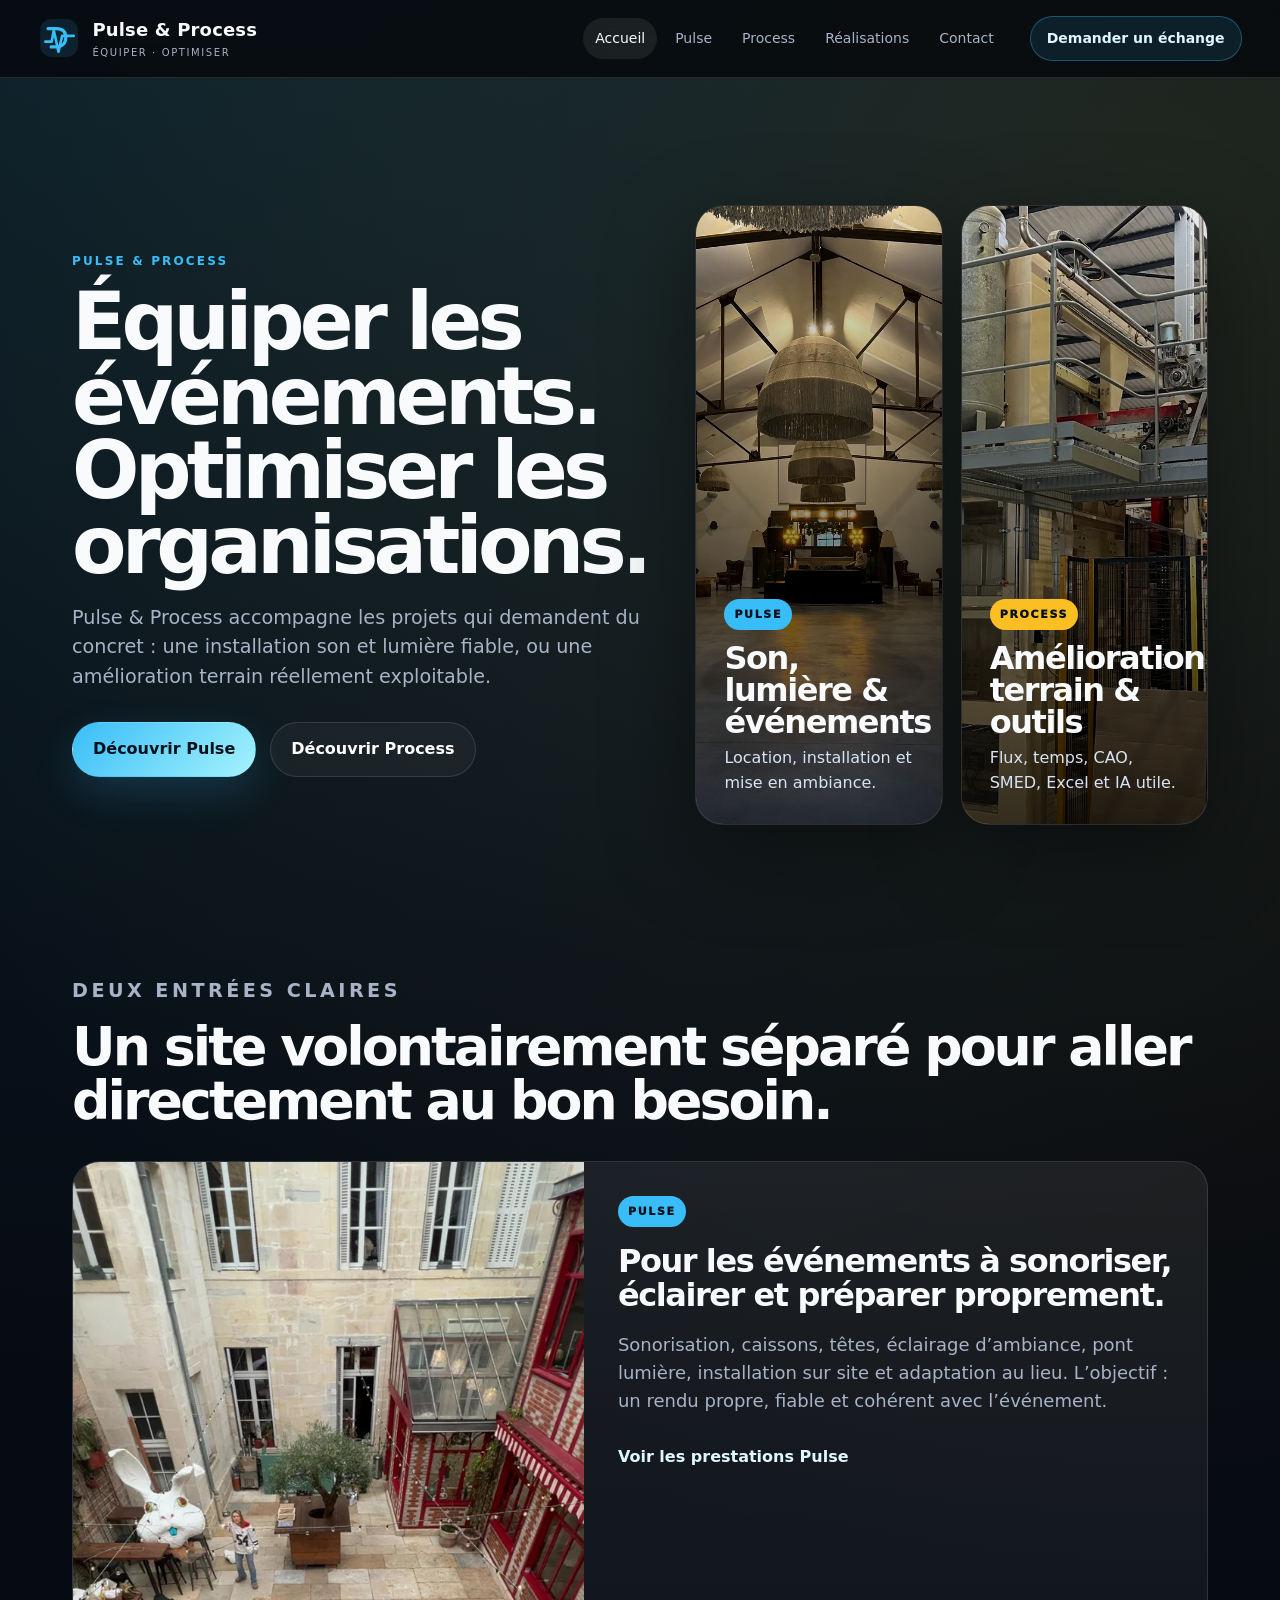
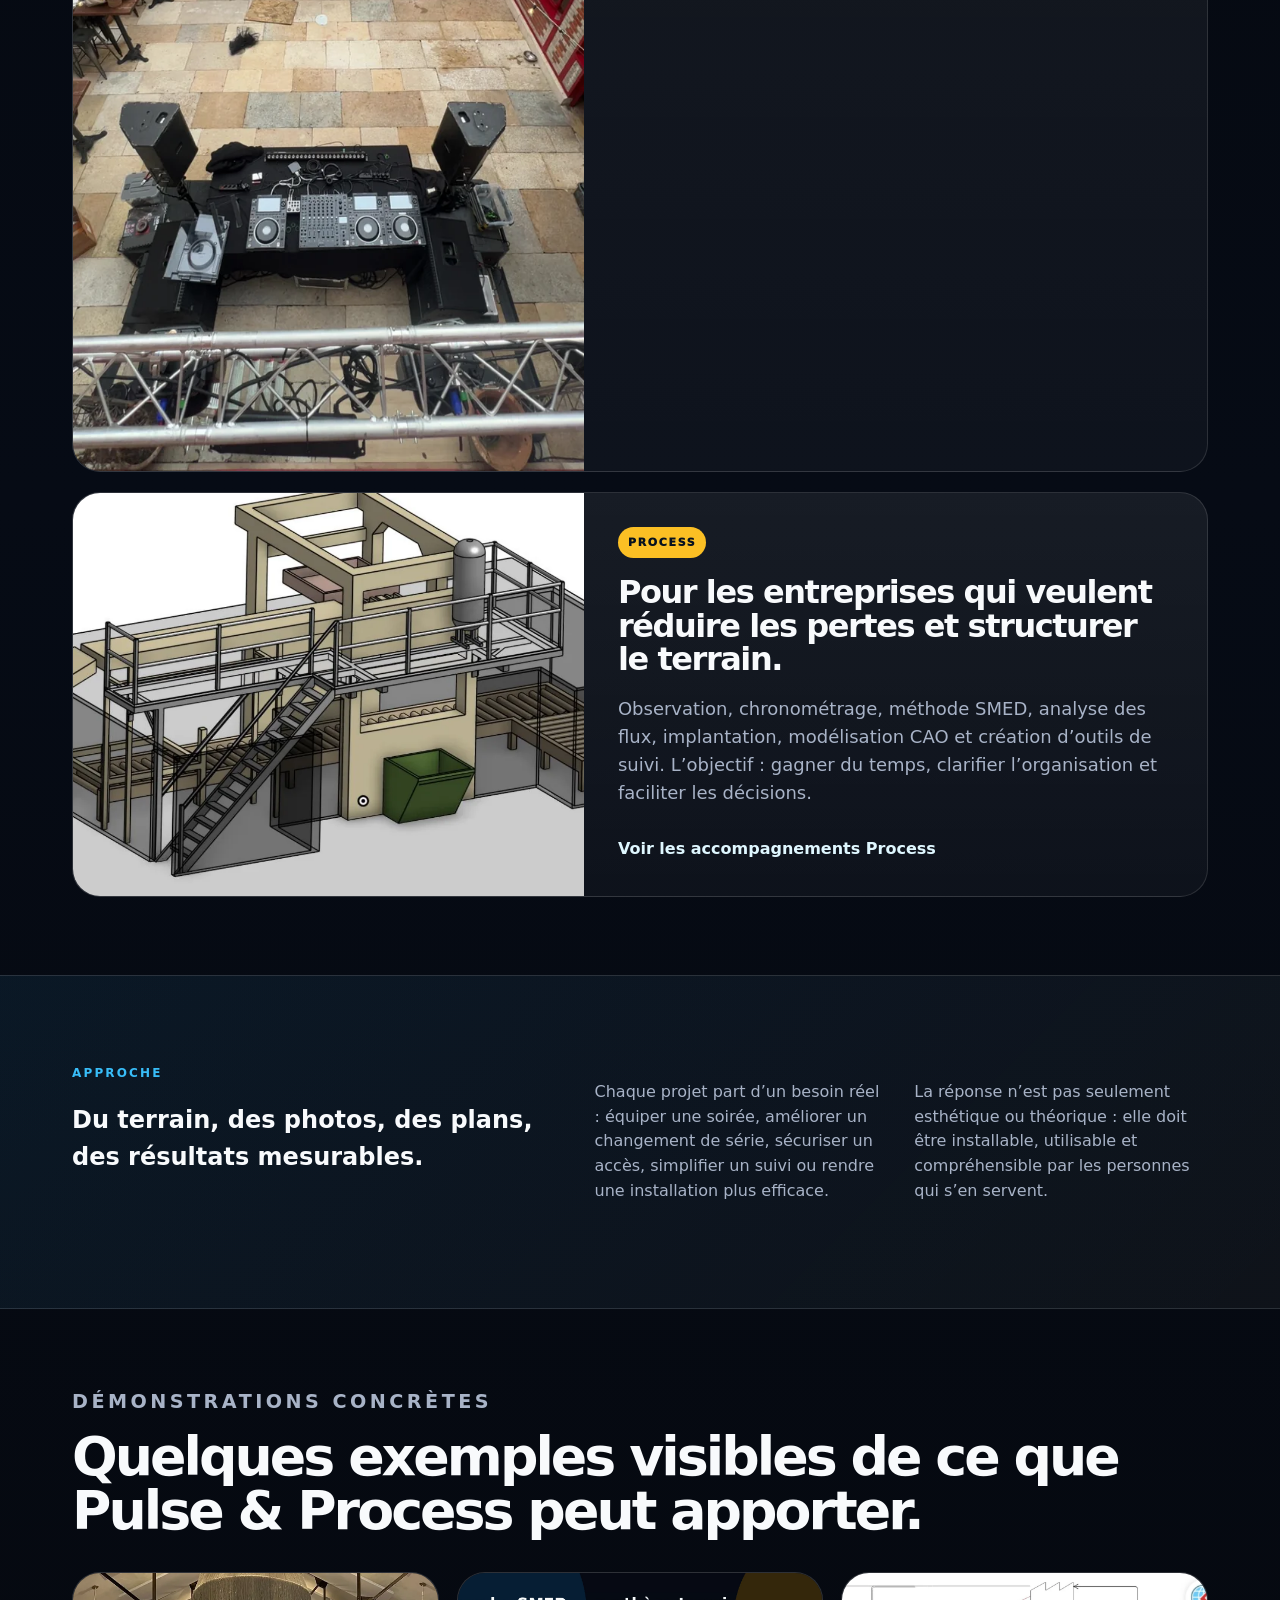
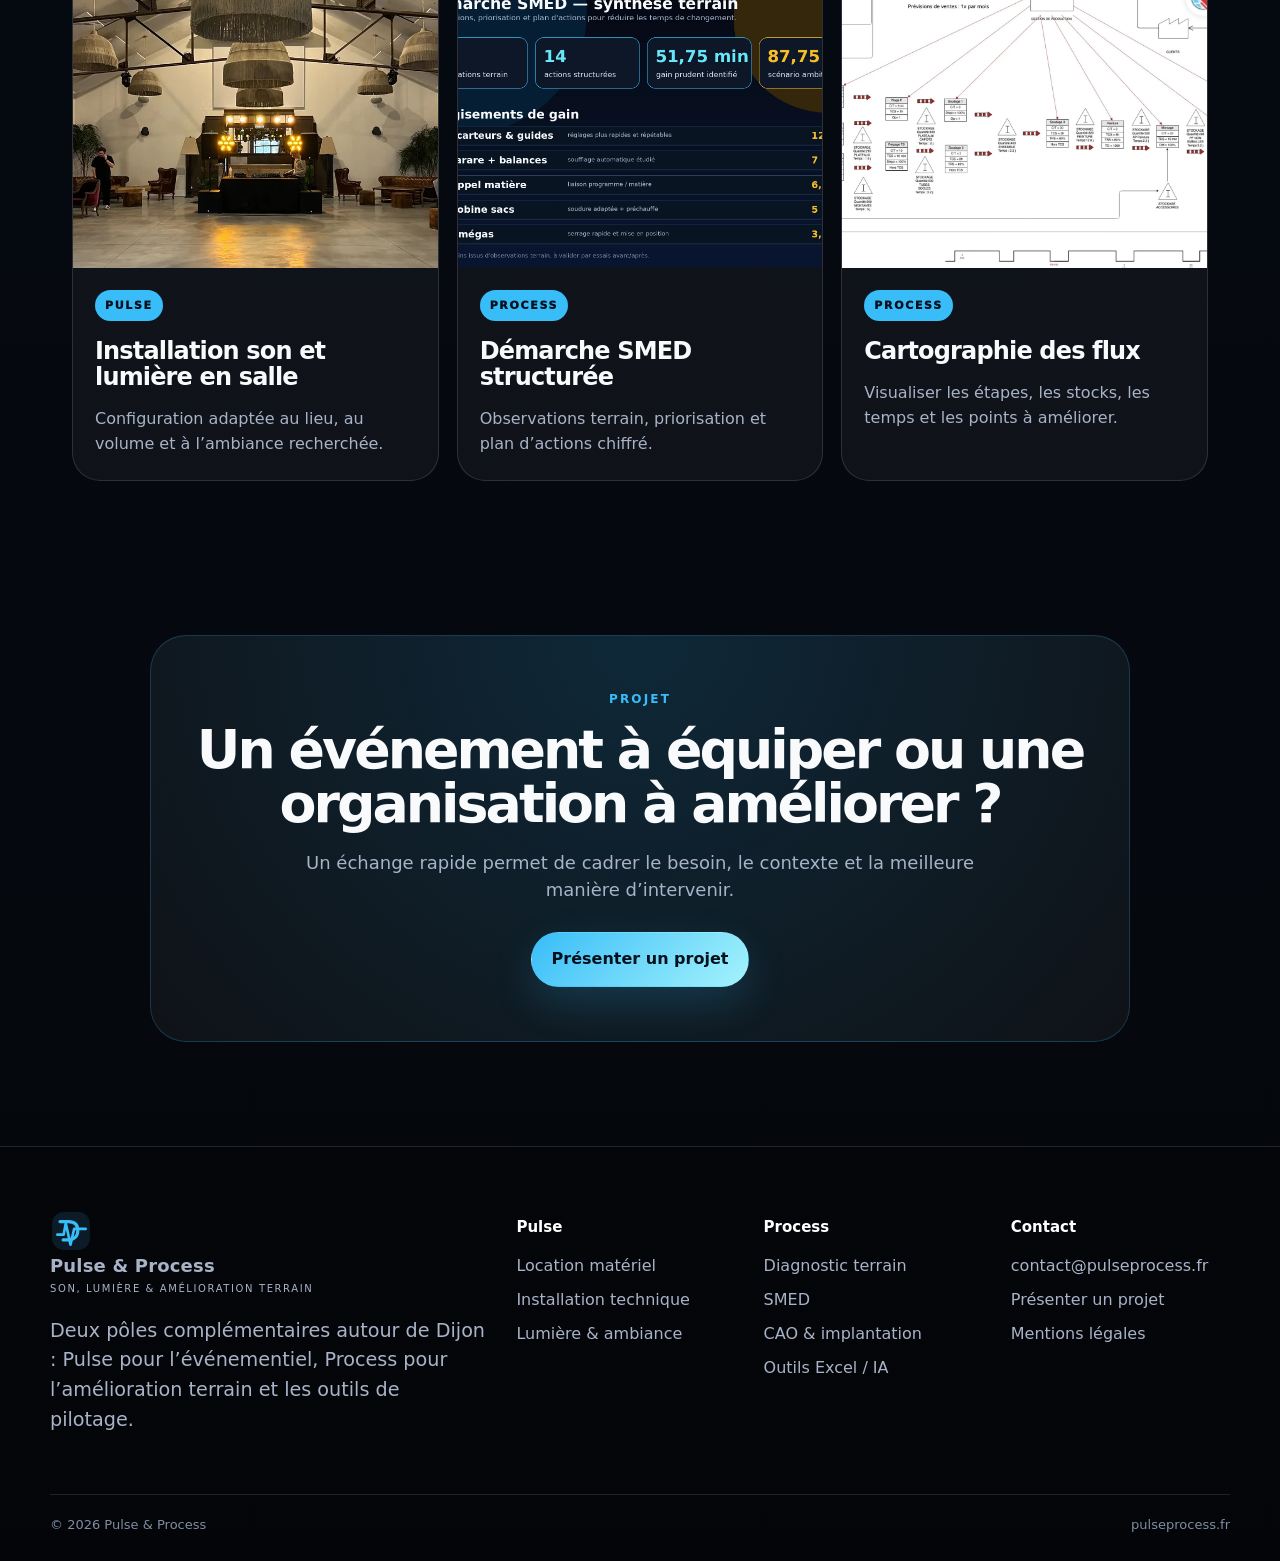
==== commit ef06a906: "Add files via upload" ====
--- a/index.html
+++ b/index.html
@@ -3,10 +3,10 @@
 <head>
   <meta charset="utf-8">
   <meta name="viewport" content="width=device-width, initial-scale=1">
-  <title>Pulse & Process — Événementiel & amélioration terrain</title>
-  <meta name="description" content="Pulse & Process sépare deux pôles : Pulse pour la sonorisation et la lumière, Process pour l’amélioration terrain et les outils de pilotage.">
-  <meta property="og:title" content="Pulse & Process — Événementiel & amélioration terrain">
-  <meta property="og:description" content="Pulse & Process sépare deux pôles : Pulse pour la sonorisation et la lumière, Process pour l’amélioration terrain et les outils de pilotage.">
+  <title>Pulse & Process — Son, lumière et amélioration terrain</title>
+  <meta name="description" content="Pulse & Process accompagne les événements avec Pulse et les organisations avec Process : son, lumière, SMED, flux, CAO, Excel et outils de suivi.">
+  <meta property="og:title" content="Pulse & Process — Son, lumière et amélioration terrain">
+  <meta property="og:description" content="Pulse & Process accompagne les événements avec Pulse et les organisations avec Process : son, lumière, SMED, flux, CAO, Excel et outils de suivi.">
   <meta property="og:type" content="website">
   <meta property="og:url" content="https://pulseprocess.fr">
   <meta name="theme-color" content="#05070b">
@@ -14,9 +14,14 @@
   <link rel="preload" href="styles.css" as="style">
   <link rel="stylesheet" href="styles.css">
 </head>
-<body class="">
+<body>
 <header class="site-header" data-header>
-  <a class="brand" href="index.html" aria-label="Retour à l’accueil Pulse & Process"><span class="brand-mark" aria-hidden="true"><svg viewBox="0 0 52 52" xmlns="http://www.w3.org/2000/svg"><rect x="2" y="2" width="48" height="48" rx="15" fill="currentColor" opacity=".12"/><path d="M12 31h7l3-12 5 24 4-17h9" fill="none" stroke="currentColor" stroke-width="3" stroke-linecap="round" stroke-linejoin="round"/><path d="M14 15h10c7 0 11 4 11 10s-4 10-11 10h-6" fill="none" stroke="#f8fafc" stroke-width="4" stroke-linecap="round"/></svg></span><span><strong>Pulse &amp; Process</strong><em>Événementiel · Process</em></span></a>
+  <a class="brand" href="index.html" aria-label="Retour à l’accueil Pulse & Process"><span class="brand-mark" aria-hidden="true">
+<svg viewBox="0 0 80 80" xmlns="http://www.w3.org/2000/svg">
+<rect x="4" y="4" width="72" height="72" rx="22" fill="currentColor" opacity=".12"/>
+<path d="M14 47h12l4-22 9 41 7-30h22" fill="none" stroke="currentColor" stroke-width="5" stroke-linecap="round" stroke-linejoin="round"/>
+<path d="M19 22h16c12 0 18 6 18 17s-7 18-19 18h-9" fill="none" stroke="currentColor" stroke-width="6" stroke-linecap="round"/>
+</svg></span><span><strong>Pulse &amp; Process</strong><em>Équiper · Optimiser</em></span></a>
   <button class="menu-toggle" type="button" aria-label="Ouvrir le menu" data-menu-toggle><span></span><span></span></button>
   <nav class="site-nav" data-nav><a class="nav-link is-active" href="index.html">Accueil</a>
 <a class="nav-link " href="pulse.html">Pulse</a>
@@ -27,74 +32,99 @@
 </header>
 <main>
 
-<section class="hero-split">
-  <div class="hero-intro reveal">
+<section class="hero home-hero">
+  <div class="hero-copy reveal">
     <p class="eyebrow">Pulse &amp; Process</p>
-    <h1 class="hero-title">Deux pôles. Une lecture claire.</h1>
-    <p class="lead">Pulse &amp; Process sépare clairement deux besoins : équiper un événement avec du son et de la lumière, ou améliorer une organisation avec une approche terrain, des outils simples et des solutions concrètes.</p>
-    <div class="btn-row" style="justify-content:center"><a class="btn primary" href="pulse.html">Découvrir Pulse</a><a class="btn process" href="process.html">Découvrir Process</a></div>
+    <h1>Équiper les événements. Optimiser les organisations.</h1>
+    <p class="hero-lead">Pulse &amp; Process accompagne les projets qui demandent du concret : une installation son et lumière fiable, ou une amélioration terrain réellement exploitable.</p>
+    <div class="hero-actions">
+      <a class="btn primary" href="pulse.html">Découvrir Pulse</a>
+      <a class="btn ghost" href="process.html">Découvrir Process</a>
+    </div>
   </div>
-  <div class="entity-grid">
-    <article class="entity-card pulse reveal delay-1">
-      <video src="pulse-lights-loop.mp4" autoplay muted loop playsinline poster="pulse-light-blue.webp"></video>
-      <div class="entity-content">
-        <span class="entity-label">Pulse</span>
-        <h2>Son, lumière & événements.</h2>
-        <p>Location, installation et accompagnement technique pour soirées privées, événements associatifs, espaces DJ, salles et configurations sur mesure.</p>
-        <div class="entity-tags"><span>Sonorisation</span><span>Éclairage</span><span>Location</span><span>Installation</span></div>
-        <a class="btn primary" href="pulse.html">Entrer côté Pulse</a>
+  <div class="dual-showcase reveal delay-1">
+    <a class="showcase-card pulse-card" href="pulse.html">
+      <img src="pulse-hero.webp" alt="Installation son et lumière pour événement en salle">
+      <div><span>Pulse</span><h2>Son, lumière & événements</h2><p>Location, installation et mise en ambiance.</p></div>
+    </a>
+    <a class="showcase-card process-card" href="process.html">
+      <img src="process-hero.webp" alt="Plateforme industrielle intégrée autour d’un palettiseur">
+      <div><span>Process</span><h2>Amélioration terrain & outils</h2><p>Flux, temps, CAO, SMED, Excel et IA utile.</p></div>
+    </a>
+  </div>
+</section>
+
+<section class="section intro-split">
+  <div class="section-heading reveal">
+    <p class="eyebrow">Deux entrées claires</p>
+    <h2>Un site volontairement séparé pour aller directement au bon besoin.</h2>
+  </div>
+  <div class="two-poles">
+    <article class="pole-panel reveal">
+      <img src="pulse-cour-dj.webp" alt="Configuration DJ avec sonorisation et lumière dans une cour intérieure">
+      <div>
+        <span class="pill">Pulse</span>
+        <h3>Pour les événements à sonoriser, éclairer et préparer proprement.</h3>
+        <p>Sonorisation, caissons, têtes, éclairage d’ambiance, pont lumière, installation sur site et adaptation au lieu. L’objectif : un rendu propre, fiable et cohérent avec l’événement.</p>
+        <a href="pulse.html" class="text-link">Voir les prestations Pulse</a>
       </div>
     </article>
-    <article class="entity-card process reveal delay-2">
-      <img src="process-hero.svg" alt="Interface d’amélioration terrain et d’outils de suivi Process">
-      <div class="entity-content">
-        <span class="entity-label">Process</span>
-        <h2>Flux, temps & outils de pilotage.</h2>
-        <p>Amélioration terrain, réduction des pertes de temps, optimisation des déplacements, tableaux Excel, mini-sites et usages IA simples.</p>
-        <div class="entity-tags"><span>Amélioration</span><span>Excel</span><span>Flux</span><span>IA utile</span></div>
-        <a class="btn process" href="process.html">Entrer côté Process</a>
+    <article class="pole-panel reveal delay-1">
+      <img src="process-platform-cao.webp" alt="Modélisation CAO d’une plateforme de maintenance autour d’une machine industrielle">
+      <div>
+        <span class="pill process">Process</span>
+        <h3>Pour les entreprises qui veulent réduire les pertes et structurer le terrain.</h3>
+        <p>Observation, chronométrage, méthode SMED, analyse des flux, implantation, modélisation CAO et création d’outils de suivi. L’objectif : gagner du temps, clarifier l’organisation et faciliter les décisions.</p>
+        <a href="process.html" class="text-link">Voir les accompagnements Process</a>
       </div>
     </article>
   </div>
 </section>
 
-<section class="section container">
-  <div class="section-heading reveal">
-    <div><p class="eyebrow">Deux expertises séparées</p><h2 class="section-title">Le visiteur choisit directement le besoin qui le concerne.</h2></div>
-    <p class="lead">Plus de mélange entre événementiel, amélioration terrain et outils numériques : Pulse et Process ont chacun leur page, leur discours et leurs preuves.</p>
-  </div>
-  <div class="principles">
-    <article class="principle-card reveal"><span>01</span><h3>Un pôle événementiel</h3><p>Pulse présente uniquement les prestations liées au son, à la lumière, à la location de matériel et aux installations techniques.</p></article>
-    <article class="principle-card reveal delay-1"><span>02</span><h3>Un pôle amélioration</h3><p>Process présente l’analyse terrain, les flux, les temps de changement, l’organisation des espaces et les outils de suivi.</p></article>
-    <article class="principle-card reveal delay-2"><span>03</span><h3>Une image cohérente</h3><p>Le site garde la même identité visuelle, mais chaque pôle reste lisible, indépendant et compréhensible en quelques secondes.</p></article>
+<section class="section dark-band">
+  <div class="band-grid reveal">
+    <div><p class="eyebrow">Approche</p><h2>Du terrain, des photos, des plans, des résultats mesurables.</h2></div>
+    <div class="text-cols">
+      <p>Chaque projet part d’un besoin réel : équiper une soirée, améliorer un changement de série, sécuriser un accès, simplifier un suivi ou rendre une installation plus efficace.</p>
+      <p>La réponse n’est pas seulement esthétique ou théorique : elle doit être installable, utilisable et compréhensible par les personnes qui s’en servent.</p>
+    </div>
   </div>
 </section>
 
-<section class="band">
-  <div class="band-inner reveal">
-    <div><p class="eyebrow">Positionnement</p><h2 class="section-title">Du concret, du terrain, du propre.</h2></div>
-    <div class="text-cols"><p>Pulse &amp; Process n’est pas présenté comme une liste de services sans lien. Le point commun entre les deux pôles est la qualité d’exécution : comprendre le contexte, préparer correctement et livrer une solution utilisable.</p><p>Un événement doit être fiable et agréable. Une organisation doit être fluide et mesurable. Dans les deux cas, le résultat doit être clair, propre et exploitable.</p></div>
+<section class="section">
+  <div class="section-heading reveal">
+    <p class="eyebrow">Démonstrations concrètes</p>
+    <h2>Quelques exemples visibles de ce que Pulse &amp; Process peut apporter.</h2>
+  </div>
+  <div class="proof-grid">
+    <article class="proof-card reveal"><img src="pulse-hall-wide.webp" alt="Installation Pulse dans une salle de réception"><span>Pulse</span><h3>Installation son et lumière en salle</h3><p>Configuration adaptée au lieu, au volume et à l’ambiance recherchée.</p></article>
+    <article class="proof-card reveal delay-1"><img src="process-smed-dashboard.webp" alt="Synthèse SMED avec observations, actions et gains potentiels"><span>Process</span><h3>Démarche SMED structurée</h3><p>Observations terrain, priorisation et plan d’actions chiffré.</p></article>
+    <article class="proof-card reveal delay-2"><img src="process-vsm.webp" alt="Cartographie VSM d’un flux de production"><span>Process</span><h3>Cartographie des flux</h3><p>Visualiser les étapes, les stocks, les temps et les points à améliorer.</p></article>
   </div>
 </section>
 
-<section class="section container">
-  <div class="section-heading reveal"><div><p class="eyebrow">Aperçu</p><h2 class="section-title">Deux entrées, deux univers visuels.</h2></div><p class="lead">Les photos Pulse montrent de vraies installations. Les visuels Process mettent en avant la méthode, la structuration et les outils de pilotage.</p></div>
-  <div class="preview-grid">
-    <a class="preview-card reveal" href="pulse.html"><img src="pulse-hero.webp" alt="Installation son et lumière dans une salle de réception"><div><span class="card-kicker">Pulse</span><h3>Installations événementielles</h3><p>Sonorisation, ambiance lumineuse et configuration technique selon le lieu.</p></div></a>
-    <a class="preview-card reveal delay-1" href="process.html"><img src="process-layout.svg" alt="Schéma d’implantation et d’optimisation de flux"><div><span class="card-kicker process">Process</span><h3>Organisation terrain</h3><p>Flux, déplacements, temps de changement et aménagements utiles.</p></div></a>
-    <a class="preview-card reveal delay-2" href="realisations.html"><img src="pulse-cour-setup.webp" alt="Montage d’un setup son et lumière en extérieur"><div><span class="card-kicker">Réalisations</span><h3>Preuves et cas concrets</h3><p>Photos, exemples et résultats visibles pour comprendre les possibilités.</p></div></a>
-  </div>
+<section class="cta-section reveal">
+  <p class="eyebrow">Projet</p>
+  <h2>Un événement à équiper ou une organisation à améliorer ?</h2>
+  <p>Un échange rapide permet de cadrer le besoin, le contexte et la meilleure manière d’intervenir.</p>
+  <a class="btn primary" href="contact.html">Présenter un projet</a>
 </section>
-
-<section class="cta-section reveal"><p class="eyebrow">Contact</p><h2 class="cta-title">Un événement à équiper ou une organisation à améliorer ?</h2><p class="lead" style="margin-left:auto;margin-right:auto">La première étape consiste simplement à expliquer le contexte, le lieu, le besoin et le résultat recherché.</p><a class="btn primary" href="contact.html">Présenter un projet</a></section>
 
 </main>
 <footer class="footer">
   <div class="footer-grid">
-    <div><a class="brand footer-brand" href="index.html"><span class="brand-mark" aria-hidden="true"><svg viewBox="0 0 52 52" xmlns="http://www.w3.org/2000/svg"><rect x="2" y="2" width="48" height="48" rx="15" fill="currentColor" opacity=".12"/><path d="M12 31h7l3-12 5 24 4-17h9" fill="none" stroke="currentColor" stroke-width="3" stroke-linecap="round" stroke-linejoin="round"/><path d="M14 15h10c7 0 11 4 11 10s-4 10-11 10h-6" fill="none" stroke="#f8fafc" stroke-width="4" stroke-linecap="round"/></svg></span><span><strong>Pulse &amp; Process</strong><em>Équiper. Optimiser.</em></span></a><p>Deux pôles clairement séparés : Pulse pour l’événementiel, Process pour l’amélioration terrain et les outils de pilotage.</p></div>
-    <div><h3>Pulse</h3><a href="pulse.html#location">Location son</a><a href="pulse.html#lumiere">Lumière</a><a href="pulse.html#installations">Installations</a></div>
-    <div><h3>Process</h3><a href="process.html#terrain">Amélioration terrain</a><a href="process.html#flux">Flux & déplacements</a><a href="process.html#outils">Excel, sites & IA</a></div>
-    <div><h3>Contact</h3><a href="mailto:contact@pulseprocess.fr">contact@pulseprocess.fr</a><a href="contact.html">Formulaire de demande</a><a href="mentions-legales.html">Mentions légales</a></div>
+    <div>
+      <a class="brand footer-brand" href="index.html"><span class="brand-mark" aria-hidden="true">
+<svg viewBox="0 0 80 80" xmlns="http://www.w3.org/2000/svg">
+<rect x="4" y="4" width="72" height="72" rx="22" fill="currentColor" opacity=".12"/>
+<path d="M14 47h12l4-22 9 41 7-30h22" fill="none" stroke="currentColor" stroke-width="5" stroke-linecap="round" stroke-linejoin="round"/>
+<path d="M19 22h16c12 0 18 6 18 17s-7 18-19 18h-9" fill="none" stroke="currentColor" stroke-width="6" stroke-linecap="round"/>
+</svg></span><span><strong>Pulse &amp; Process</strong><em>Son, lumière & amélioration terrain</em></span></a>
+      <p>Deux pôles complémentaires autour de Dijon : Pulse pour l’événementiel, Process pour l’amélioration terrain et les outils de pilotage.</p>
+    </div>
+    <div><h3>Pulse</h3><a href="pulse.html#location">Location matériel</a><a href="pulse.html#installation">Installation technique</a><a href="pulse.html#lumiere">Lumière & ambiance</a></div>
+    <div><h3>Process</h3><a href="process.html#diagnostic">Diagnostic terrain</a><a href="process.html#smed">SMED</a><a href="process.html#cao">CAO & implantation</a><a href="process.html#outils">Outils Excel / IA</a></div>
+    <div><h3>Contact</h3><a href="mailto:contact@pulseprocess.fr">contact@pulseprocess.fr</a><a href="contact.html">Présenter un projet</a><a href="mentions-legales.html">Mentions légales</a></div>
   </div>
   <div class="footer-bottom"><span>© 2026 Pulse &amp; Process</span><span>pulseprocess.fr</span></div>
 </footer>
--- a/styles.css
+++ b/styles.css
@@ -1,36 +1,246 @@
+
 :root{
   --bg:#05070b;
-  --bg-soft:#08111f;
+  --bg2:#08111f;
   --panel:#0d1424;
-  --panel-2:#111a2d;
+  --panel2:#111a2d;
   --text:#f8fafc;
-  --muted:#a7b0c0;
-  --soft:#e2e8f0;
+  --muted:#a8b3c7;
+  --soft:#dbeafe;
   --line:rgba(255,255,255,.12);
-  --line-strong:rgba(255,255,255,.22);
-  --pulse:#38bdf8;
-  --pulse-2:#0ea5e9;
-  --process:#fbbf24;
-  --process-2:#f59e0b;
-  --success:#34d399;
+  --line-strong:rgba(255,255,255,.2);
+  --blue:#38bdf8;
+  --blue2:#0ea5e9;
+  --cyan:#67e8f9;
+  --amber:#fbbf24;
+  --green:#22c55e;
+  --white:#fff;
   --radius:28px;
-  --shadow:0 24px 80px rgba(0,0,0,.38);
+  --shadow:0 26px 90px rgba(0,0,0,.42);
   --max:1180px;
 }
 *{box-sizing:border-box}
 html{scroll-behavior:smooth}
-body{margin:0;background:radial-gradient(circle at 18% -10%,rgba(56,189,248,.16),transparent 38%),radial-gradient(circle at 88% 12%,rgba(251,191,36,.11),transparent 34%),var(--bg);color:var(--text);font-family:Inter,ui-sans-serif,system-ui,-apple-system,BlinkMacSystemFont,"Segoe UI",sans-serif;line-height:1.55;overflow-x:hidden}
+body{
+  margin:0;
+  background:
+    radial-gradient(circle at 18% -10%,rgba(56,189,248,.19),transparent 36%),
+    radial-gradient(circle at 90% 4%,rgba(251,191,36,.10),transparent 30%),
+    linear-gradient(180deg,#05070b 0%,#060b15 44%,#05070b 100%);
+  color:var(--text);
+  font-family:Inter,ui-sans-serif,system-ui,-apple-system,BlinkMacSystemFont,"Segoe UI",sans-serif;
+  line-height:1.55;
+  overflow-x:hidden;
+}
 a{color:inherit;text-decoration:none}
-img,video,svg{max-width:100%;display:block}
-::selection{background:var(--pulse);color:#03111d}
-body::before{content:"";position:fixed;inset:0;z-index:-2;background-image:linear-gradient(rgba(255,255,255,.028) 1px,transparent 1px),linear-gradient(90deg,rgba(255,255,255,.028) 1px,transparent 1px);background-size:74px 74px;mask-image:linear-gradient(to bottom,rgba(0,0,0,.9),rgba(0,0,0,.24),transparent)}
-body::after{content:"";position:fixed;inset:0;z-index:-1;background:linear-gradient(180deg,rgba(5,7,11,.12),#05070b 86%);pointer-events:none}
-.site-header{position:sticky;top:0;z-index:50;min-height:76px;display:flex;align-items:center;gap:24px;padding:0 clamp(18px,3vw,42px);background:rgba(5,7,11,.78);backdrop-filter:blur(18px);border-bottom:1px solid var(--line)}
-.brand{display:inline-flex;align-items:center;gap:12px;min-width:max-content}.brand-mark{width:42px;height:42px;display:grid;place-items:center;color:var(--pulse)}.brand strong{display:block;font-size:18px;letter-spacing:.01em}.brand em{display:block;font-size:11px;color:var(--muted);font-style:normal;text-transform:uppercase;letter-spacing:.18em}.site-nav{display:flex;align-items:center;gap:6px;margin-left:auto}.nav-link{font-size:14px;color:var(--muted);padding:10px 12px;border-radius:999px;transition:.25s}.nav-link:hover,.nav-link.is-active{color:var(--text);background:rgba(255,255,255,.07)}.header-cta{border:1px solid rgba(56,189,248,.35);background:rgba(56,189,248,.1);color:#e0f7ff;border-radius:999px;padding:11px 16px;font-size:14px;font-weight:800}.menu-toggle{display:none;margin-left:auto;background:transparent;border:1px solid var(--line);border-radius:14px;width:44px;height:44px;cursor:pointer}.menu-toggle span{display:block;width:18px;height:2px;background:#fff;margin:5px auto;border-radius:10px;transition:.2s}.menu-toggle.is-open span:first-child{transform:translateY(7px) rotate(45deg)}.menu-toggle.is-open span:last-child{transform:translateY(-7px) rotate(-45deg)}
-.container{max-width:var(--max);margin:0 auto;padding-left:22px;padding-right:22px}.section{padding:82px 0}.section.tight{padding:54px 0}.eyebrow{color:var(--pulse);font-weight:900;text-transform:uppercase;letter-spacing:.18em;font-size:12px;margin:0 0 14px}.eyebrow.process-color{color:var(--process)}h1,h2,h3,p{margin-top:0}.hero-title,.page-title,.section-title,.cta-title{font-size:clamp(42px,6vw,82px);line-height:.94;letter-spacing:-.065em;margin-bottom:22px}.section-title,.cta-title{font-size:clamp(34px,4.4vw,60px)}.lead{font-size:clamp(16px,1.55vw,20px);color:var(--muted);max-width:720px}.muted{color:var(--muted)}.text-soft{color:var(--soft)}.btn-row{display:flex;gap:14px;flex-wrap:wrap;margin-top:30px}.btn{display:inline-flex;align-items:center;justify-content:center;gap:10px;border-radius:999px;padding:14px 20px;font-weight:900;transition:.25s;border:1px solid transparent}.btn.primary{background:linear-gradient(135deg,var(--pulse),#a5f3fc);color:#03111d}.btn.process{background:linear-gradient(135deg,var(--process),#fde68a);color:#1f1300}.btn.ghost{border-color:var(--line);background:rgba(255,255,255,.04);color:#fff}.btn:hover{transform:translateY(-2px);filter:saturate(1.15)}
-.hero-split{max-width:1400px;margin:0 auto;padding:clamp(72px,8vw,112px) 22px 70px}.hero-intro{max-width:900px;margin:0 auto 36px;text-align:center}.hero-intro .lead{margin-left:auto;margin-right:auto}.entity-grid{display:grid;grid-template-columns:1fr 1fr;gap:22px}.entity-card{position:relative;overflow:hidden;min-height:620px;border-radius:34px;border:1px solid var(--line);background:#111;box-shadow:var(--shadow);display:flex;align-items:flex-end}.entity-card img,.entity-card video{position:absolute;inset:0;width:100%;height:100%;object-fit:cover;filter:saturate(1.04) contrast(1.04)}.entity-card::before{content:"";position:absolute;inset:0;background:linear-gradient(to top,rgba(0,0,0,.9),rgba(0,0,0,.38) 48%,rgba(0,0,0,.06))}.entity-card::after{content:"";position:absolute;inset:0;opacity:.52}.entity-card.pulse::after{background:radial-gradient(circle at 22% 20%,rgba(56,189,248,.45),transparent 38%)}.entity-card.process::after{background:radial-gradient(circle at 72% 22%,rgba(251,191,36,.38),transparent 34%)}.entity-content{position:relative;z-index:2;padding:34px}.entity-label{display:inline-flex;align-items:center;gap:10px;text-transform:uppercase;letter-spacing:.18em;font-size:12px;font-weight:900;color:#dff7ff}.process .entity-label{color:#fde68a}.entity-label::before{content:"";width:10px;height:10px;border-radius:50%;background:currentColor;box-shadow:0 0 28px currentColor}.entity-content h2{font-size:clamp(38px,5vw,66px);line-height:.92;letter-spacing:-.06em;margin:18px 0}.entity-content p{color:#dbe5f2;font-size:17px;max-width:520px}.entity-tags{display:flex;flex-wrap:wrap;gap:8px;margin:22px 0}.entity-tags span{font-size:12px;color:#fff;border:1px solid rgba(255,255,255,.22);background:rgba(255,255,255,.08);border-radius:999px;padding:8px 10px}.entity-card .btn{margin-top:8px}
-.section-heading{display:flex;justify-content:space-between;gap:28px;align-items:end;margin-bottom:34px}.section-heading>div:first-child{max-width:720px}.section-heading .lead{max-width:430px}.principles{display:grid;grid-template-columns:repeat(3,1fr);gap:18px}.principle-card{padding:28px;border:1px solid var(--line);background:linear-gradient(180deg,rgba(255,255,255,.07),rgba(255,255,255,.035));border-radius:var(--radius)}.principle-card span{display:inline-grid;place-items:center;width:44px;height:44px;border-radius:16px;background:rgba(56,189,248,.12);color:var(--pulse);font-weight:900;margin-bottom:20px}.principle-card h3{font-size:24px;letter-spacing:-.035em;margin-bottom:10px}.principle-card p{color:var(--muted);margin-bottom:0}
-.band{border-top:1px solid var(--line);border-bottom:1px solid var(--line);background:linear-gradient(135deg,rgba(56,189,248,.08),rgba(251,191,36,.06),rgba(255,255,255,.035))}.band-inner{max-width:var(--max);margin:0 auto;padding:78px 22px;display:grid;grid-template-columns:.85fr 1.15fr;gap:42px}.text-cols{display:grid;grid-template-columns:1fr 1fr;gap:26px;color:var(--muted)}
-.preview-grid,.proof-grid{display:grid;grid-template-columns:repeat(3,1fr);gap:18px}.preview-card,.proof-card,.service-card,.step-card,.portfolio-item,.contact-card{border:1px solid var(--line);background:rgba(255,255,255,.045);border-radius:var(--radius);overflow:hidden;transition:.25s}.preview-card:hover,.proof-card:hover,.portfolio-item:hover{transform:translateY(-4px);border-color:rgba(56,189,248,.36)}.preview-card img,.preview-card video,.proof-card img,.portfolio-item img{width:100%;height:290px;object-fit:cover}.preview-card div,.proof-card div,.portfolio-item div{padding:22px}.card-kicker{display:block;font-size:12px;text-transform:uppercase;letter-spacing:.16em;font-weight:900;color:var(--pulse);margin-bottom:10px}.card-kicker.process{color:var(--process)}.preview-card h3,.proof-card h3,.portfolio-item h3{font-size:24px;line-height:1.05;letter-spacing:-.04em;margin-bottom:10px}.preview-card p,.proof-card p,.portfolio-item p{color:var(--muted);margin-bottom:0}.two-col{display:grid;grid-template-columns:.85fr 1.15fr;gap:42px;align-items:start}.media-frame{border-radius:34px;overflow:hidden;border:1px solid var(--line);background:rgba(255,255,255,.05);box-shadow:var(--shadow)}.media-frame img,.media-frame video{width:100%;height:580px;object-fit:cover}.service-grid{display:grid;grid-template-columns:1fr 1fr;gap:16px}.service-card,.step-card{padding:24px}.service-card h3,.step-card h3{font-size:23px;letter-spacing:-.03em;margin-bottom:8px}.service-card p,.step-card p{color:var(--muted);margin-bottom:0}.service-card.pulse-highlight{border-color:rgba(56,189,248,.3);background:linear-gradient(180deg,rgba(56,189,248,.1),rgba(255,255,255,.035))}.service-card.process-highlight{border-color:rgba(251,191,36,.32);background:linear-gradient(180deg,rgba(251,191,36,.1),rgba(255,255,255,.035))}.chips{display:flex;flex-wrap:wrap;gap:10px;margin-top:22px}.chips span{border:1px solid var(--line);background:rgba(255,255,255,.06);border-radius:999px;padding:10px 14px;color:#e2e8f0;font-weight:800}.page-hero{max-width:var(--max);margin:0 auto;padding:clamp(72px,8vw,118px) 22px 52px;display:grid;grid-template-columns:.9fr 1.1fr;gap:50px;align-items:center}.page-hero-media{position:relative;border-radius:34px;overflow:hidden;border:1px solid var(--line);box-shadow:var(--shadow);min-height:570px;background:#111}.page-hero-media img,.page-hero-media video{width:100%;height:570px;object-fit:cover}.page-hero-media::after{content:"";position:absolute;inset:0;background:linear-gradient(to top,rgba(0,0,0,.72),transparent 52%)}.stats-row{display:grid;grid-template-columns:repeat(3,1fr);gap:12px;margin-top:28px}.stat{padding:16px;border:1px solid var(--line);background:rgba(255,255,255,.045);border-radius:20px}.stat strong{display:block;font-size:24px}.stat span{color:var(--muted);font-size:13px}.steps-grid{display:grid;grid-template-columns:repeat(4,1fr);gap:16px}.step-card span{display:block;color:var(--pulse);font-weight:900;margin-bottom:12px}.process-page .step-card span{color:var(--process)}.gallery-grid{display:grid;grid-template-columns:repeat(3,1fr);grid-auto-rows:340px;gap:18px}.gallery-card{position:relative;overflow:hidden;border-radius:var(--radius);border:1px solid var(--line);background:#111}.gallery-card.large{grid-column:span 2;grid-row:span 2}.gallery-card img,.gallery-card video{width:100%;height:100%;object-fit:cover}.gallery-card::after{content:"";position:absolute;inset:0;background:linear-gradient(to top,rgba(0,0,0,.84),transparent 58%)}.gallery-card div{position:absolute;z-index:2;left:0;right:0;bottom:0;padding:24px}.gallery-card h3{font-size:24px;letter-spacing:-.04em;margin-bottom:0}.gallery-card span{display:block;color:var(--pulse);font-size:12px;font-weight:900;text-transform:uppercase;letter-spacing:.16em;margin-bottom:8px}.process-page .gallery-card span{color:var(--process)}.portfolio-grid{display:grid;grid-template-columns:repeat(3,1fr);gap:18px}.filter-bar{display:flex;gap:10px;flex-wrap:wrap;margin-bottom:26px}.filter-btn{border:1px solid var(--line);background:rgba(255,255,255,.04);color:var(--text);padding:11px 16px;border-radius:999px;font-weight:900;cursor:pointer}.filter-btn.active{background:var(--pulse);color:#06111f}.portfolio-item.is-hidden{display:none}.contact-layout{display:grid;grid-template-columns:.78fr 1fr;gap:28px}.contact-options{display:grid;gap:14px}.contact-card{padding:24px}.contact-card span{color:var(--pulse);text-transform:uppercase;letter-spacing:.15em;font-size:12px;font-weight:900}.contact-card h3{font-size:25px;letter-spacing:-.035em;margin:8px 0}.contact-card p{color:var(--muted);margin-bottom:0}.contact-form{display:grid;gap:14px;margin-top:20px}.contact-form label{display:grid;gap:8px;color:#dbeafe;font-weight:800}.contact-form input,.contact-form select,.contact-form textarea{width:100%;border:1px solid var(--line);background:rgba(0,0,0,.24);border-radius:16px;color:#fff;padding:14px;font:inherit}.contact-form textarea{min-height:150px;resize:vertical}.contact-note{color:var(--muted);font-size:13px}.legal-content{max-width:860px}.legal-content h2{margin-top:34px}.legal-content p{color:var(--muted)}.cta-section{max-width:980px;margin:70px auto 100px;padding:52px 22px;text-align:center;border:1px solid rgba(56,189,248,.22);background:radial-gradient(circle at top,rgba(56,189,248,.15),rgba(255,255,255,.04));border-radius:calc(var(--radius) + 8px)}.footer{border-top:1px solid var(--line);padding:54px 22px 26px;background:rgba(0,0,0,.2)}.footer-grid{max-width:var(--max);margin:0 auto;display:grid;grid-template-columns:2fr 1fr 1fr 1fr;gap:28px}.footer h3{font-size:15px;color:#fff}.footer a{display:block;color:var(--muted);margin:9px 0}.footer a:hover{color:#fff}.footer p{color:var(--muted);max-width:420px}.footer-bottom{max-width:var(--max);margin:40px auto 0;padding-top:20px;border-top:1px solid var(--line);display:flex;justify-content:space-between;color:#7f8da3;font-size:13px}.reveal{opacity:0;transform:translateY(24px);transition:opacity .75s ease,transform .75s ease}.reveal.is-visible{opacity:1;transform:none}.delay-1{transition-delay:.1s}.delay-2{transition-delay:.2s}
-@media (max-width:980px){.site-header{height:auto;flex-wrap:wrap}.menu-toggle{display:block}.site-nav{order:3;width:100%;display:none;flex-direction:column;align-items:stretch;padding:10px 0 16px}.site-nav.is-open{display:flex}.header-cta{display:none}.nav-link{padding:13px 14px}.entity-grid,.page-hero,.two-col,.band-inner,.contact-layout{grid-template-columns:1fr}.entity-card{min-height:520px}.section-heading{display:block}.section-heading .lead{margin-top:16px}.principles,.preview-grid,.proof-grid,.portfolio-grid{grid-template-columns:1fr}.service-grid,.steps-grid{grid-template-columns:1fr 1fr}.text-cols{grid-template-columns:1fr}.media-frame img,.media-frame video,.page-hero-media,.page-hero-media img,.page-hero-media video{height:460px;min-height:auto}.gallery-grid{grid-template-columns:1fr;grid-auto-rows:360px}.gallery-card.large{grid-column:span 1;grid-row:span 1}.footer-grid{grid-template-columns:1fr 1fr}}
-@media (max-width:620px){.brand em{display:none}.brand strong{font-size:17px}.hero-split,.page-hero{padding-top:52px}.hero-title,.page-title{font-size:44px}.section{padding:58px 0}.entity-card{min-height:520px}.entity-content{padding:24px}.entity-content h2{font-size:42px}.btn-row{flex-direction:column}.btn{width:100%}.service-grid,.steps-grid,.footer-grid,.stats-row{grid-template-columns:1fr}.preview-card img,.preview-card video,.proof-card img,.portfolio-item img{height:260px}.media-frame img,.media-frame video,.page-hero-media img,.page-hero-media video,.page-hero-media{height:340px}.gallery-grid{grid-auto-rows:310px}.footer-bottom{flex-direction:column;gap:8px}}
+img,video{display:block;max-width:100%}
+::selection{background:var(--blue);color:#03111d}
+
+/* Header */
+.site-header{
+  position:sticky; top:0; z-index:50;
+  height:78px; display:flex; align-items:center; gap:24px;
+  padding:0 clamp(18px,3vw,42px);
+  background:rgba(5,7,11,.78);
+  backdrop-filter:blur(18px);
+  border-bottom:1px solid var(--line);
+}
+.brand{display:inline-flex;align-items:center;gap:12px;min-width:max-content}
+.brand-mark{width:42px;height:42px;display:grid;place-items:center;color:var(--blue)}
+.brand-mark svg{width:42px;height:42px}
+.brand strong{display:block;font-size:18px;letter-spacing:.01em}
+.brand em{display:block;font-size:10px;color:var(--muted);font-style:normal;text-transform:uppercase;letter-spacing:.16em;margin-top:1px}
+.site-nav{display:flex;align-items:center;gap:6px;margin-left:auto}
+.nav-link{font-size:14px;color:var(--muted);padding:10px 12px;border-radius:999px;transition:.25s}
+.nav-link:hover,.nav-link.is-active{color:var(--text);background:rgba(255,255,255,.075)}
+.header-cta{border:1px solid rgba(56,189,248,.34);background:rgba(56,189,248,.11);color:#e0f7ff;border-radius:999px;padding:11px 16px;font-size:14px;font-weight:800}
+.menu-toggle{display:none;margin-left:auto;background:transparent;border:1px solid var(--line);border-radius:14px;width:44px;height:44px}
+.menu-toggle span{display:block;width:18px;height:2px;background:#fff;margin:5px auto;border-radius:10px}
+
+/* Layout */
+.hero,.page-hero{
+  max-width:var(--max); margin:0 auto;
+  padding:clamp(72px,9vw,120px) 22px 62px;
+  display:grid; grid-template-columns:.92fr 1.08fr; gap:48px; align-items:center;
+}
+.home-hero{min-height:calc(100vh - 80px)}
+.compact-hero{max-width:930px;margin:0 auto;padding:76px 22px 22px}
+.eyebrow{color:var(--blue);font-weight:900;text-transform:uppercase;letter-spacing:.18em;font-size:12px;margin:0 0 14px}
+.hero h1,.page-hero h1,.compact-hero h1{
+  font-size:clamp(42px,6.2vw,84px);line-height:.94;letter-spacing:-.06em;margin:0;
+}
+.section-heading h2,.split-copy h2,.feature-copy h2,.cta-section h2,.contact-panel h2{
+  font-size:clamp(34px,4.2vw,60px);line-height:1;letter-spacing:-.055em;margin:0;
+}
+.hero-lead,.section-heading p,.split-copy p,.feature-copy p,.contact-options p,.footer p,.form-note{
+  color:var(--muted);font-size:clamp(16px,1.5vw,20px);max-width:720px;
+}
+.hero-actions{display:flex;gap:14px;flex-wrap:wrap;margin-top:30px}
+.btn{display:inline-flex;align-items:center;justify-content:center;border-radius:999px;padding:14px 20px;font-weight:900;transition:.25s;border:1px solid transparent;cursor:pointer}
+.btn.primary{background:linear-gradient(135deg,var(--blue),#a5f3fc);color:#03111d;box-shadow:0 16px 40px rgba(56,189,248,.18)}
+.btn.ghost{border-color:var(--line);background:rgba(255,255,255,.045);color:#fff}
+.btn:hover{transform:translateY(-2px)}
+.section{max-width:var(--max);margin:0 auto;padding:78px 22px}
+.section-heading{margin-bottom:34px}
+
+/* Home */
+.dual-showcase{display:grid;grid-template-columns:1fr 1fr;gap:18px}
+.showcase-card{
+  position:relative;min-height:620px;border:1px solid var(--line);border-radius:var(--radius);overflow:hidden;
+  background:#111;box-shadow:var(--shadow);transition:.25s;
+}
+.showcase-card:hover{transform:translateY(-5px);border-color:rgba(56,189,248,.35)}
+.showcase-card img{width:100%;height:100%;object-fit:cover;filter:saturate(1.05) contrast(1.05)}
+.showcase-card:after{content:"";position:absolute;inset:0;background:linear-gradient(180deg,rgba(0,0,0,.08),rgba(0,0,0,.78))}
+.showcase-card div{position:absolute;left:0;right:0;bottom:0;z-index:2;padding:28px}
+.showcase-card span,.pill,.proof-card span,.gallery-card span,.portfolio-item span,.case-card span{
+  display:inline-flex;color:#06111f;background:var(--blue);text-transform:uppercase;letter-spacing:.15em;font-size:11px;font-weight:950;border-radius:999px;padding:7px 10px;margin-bottom:12px;
+}
+.process-card span,.pill.process{background:var(--amber)}
+.showcase-card h2{font-size:32px;line-height:1;margin:0 0 8px;letter-spacing:-.045em}
+.showcase-card p{margin:0;color:#d7e4f4}
+.two-poles{display:grid;gap:20px}
+.pole-panel{
+  display:grid;grid-template-columns:.82fr 1fr;gap:0;overflow:hidden;border:1px solid var(--line);border-radius:var(--radius);
+  background:linear-gradient(180deg,rgba(255,255,255,.07),rgba(255,255,255,.035));
+}
+.pole-panel img{height:100%;min-height:360px;width:100%;object-fit:cover}
+.pole-panel div{padding:34px}
+.pole-panel h3{font-size:32px;line-height:1.06;letter-spacing:-.045em;margin:6px 0 14px}
+.pole-panel p{color:var(--muted);font-size:18px}
+.text-link{font-weight:900;color:#dff7ff;display:inline-flex;margin-top:12px}
+
+/* Blocks */
+.dark-band{max-width:none;background:linear-gradient(135deg,rgba(56,189,248,.08),rgba(255,255,255,.035));border-top:1px solid var(--line);border-bottom:1px solid var(--line)}
+.band-grid{max-width:var(--max);margin:0 auto;display:grid;grid-template-columns:.78fr 1fr;gap:44px;padding:10px 22px}
+.text-cols{display:grid;grid-template-columns:1fr 1fr;gap:26px;color:var(--muted)}
+.proof-grid{display:grid;grid-template-columns:repeat(3,1fr);gap:18px}
+.proof-card,.service-card,.step-card,.contact-options a,.contact-panel{
+  background:rgba(255,255,255,.045);border:1px solid var(--line);border-radius:var(--radius);overflow:hidden;
+}
+.proof-card{transition:.25s}
+.proof-card:hover,.gallery-card:hover,.portfolio-item:hover,.case-card:hover{transform:translateY(-4px);border-color:rgba(56,189,248,.34)}
+.proof-card img{height:295px;width:100%;object-fit:cover}
+.proof-card span,.proof-card h3,.proof-card p{margin-left:22px;margin-right:22px}
+.proof-card span{margin-top:22px}
+.proof-card h3{font-size:24px;line-height:1.08;letter-spacing:-.035em;margin-top:6px;margin-bottom:8px}
+.proof-card p{color:var(--muted);margin-bottom:24px}
+
+/* Page hero */
+.page-hero-media{border:1px solid var(--line);border-radius:var(--radius);overflow:hidden;background:#111;box-shadow:var(--shadow)}
+.page-hero-media img,.page-hero-media video{width:100%;height:590px;object-fit:cover}
+.pulse-theme .page-hero-media{box-shadow:0 30px 90px rgba(56,189,248,.16)}
+.process-theme .page-hero-media{box-shadow:0 30px 90px rgba(251,191,36,.11)}
+.split-section{display:grid;grid-template-columns:.82fr 1.18fr;gap:42px;align-items:start}
+.service-grid{display:grid;grid-template-columns:1fr 1fr;gap:16px}
+.service-card,.step-card{padding:24px}
+.service-card h3,.step-card h3{font-size:22px;line-height:1.1;margin:0 0 8px}
+.service-card p,.step-card p{margin:0;color:var(--muted)}
+.media-feature{display:grid;grid-template-columns:1fr .9fr;gap:42px;align-items:center}
+.media-feature.reverse{grid-template-columns:.9fr 1fr}
+.feature-img,.feature-video{border:1px solid var(--line);border-radius:var(--radius);overflow:hidden;background:#111;box-shadow:var(--shadow)}
+.feature-img img,.feature-video video{width:100%;height:520px;object-fit:cover}
+.check-list{padding:0;margin:22px 0 0;display:grid;gap:12px}
+.check-list li{list-style:none;position:relative;padding-left:30px;color:var(--soft)}
+.check-list li:before{content:"";position:absolute;left:0;top:.38em;width:16px;height:16px;border-radius:50%;background:var(--blue);box-shadow:0 0 24px rgba(56,189,248,.48)}
+.gallery-grid{display:grid;grid-template-columns:repeat(3,1fr);grid-auto-rows:360px;gap:18px}
+.gallery-card{position:relative;border:1px solid var(--line);border-radius:var(--radius);overflow:hidden;background:#111;transition:.25s}
+.gallery-card.large{grid-column:span 2;grid-row:span 2}
+.gallery-card img{width:100%;height:100%;object-fit:cover}
+.gallery-card:after{content:"";position:absolute;inset:0;background:linear-gradient(180deg,transparent 35%,rgba(0,0,0,.86))}
+.gallery-card div{position:absolute;left:0;right:0;bottom:0;z-index:2;padding:24px}
+.gallery-card h3{font-size:25px;line-height:1.08;letter-spacing:-.035em;margin:0}
+.process-case-grid{display:grid;grid-template-columns:repeat(3,1fr);gap:18px}
+.case-card{background:rgba(255,255,255,.045);border:1px solid var(--line);border-radius:var(--radius);overflow:hidden;transition:.25s}
+.case-card img{height:270px;width:100%;object-fit:cover;background:#fff}
+.case-card div{padding:22px}
+.case-card h3{font-size:24px;line-height:1.08;letter-spacing:-.035em;margin:6px 0 8px}
+.case-card p{color:var(--muted);margin:0}
+
+/* Portfolio */
+.filter-bar{display:flex;gap:10px;flex-wrap:wrap;margin-bottom:26px}
+.filter-btn{border:1px solid var(--line);background:rgba(255,255,255,.04);color:var(--text);padding:11px 16px;border-radius:999px;font-weight:900;cursor:pointer}
+.filter-btn.active{background:var(--blue);color:#06111f}
+.portfolio-grid{display:grid;grid-template-columns:repeat(3,1fr);gap:18px}
+.portfolio-item{background:rgba(255,255,255,.045);border:1px solid var(--line);border-radius:var(--radius);overflow:hidden;padding-bottom:22px;transition:.25s}
+.portfolio-item img{height:300px;width:100%;object-fit:cover;background:#fff}
+.portfolio-item h3,.portfolio-item p,.portfolio-item span{display:block;margin-left:22px;margin-right:22px}
+.portfolio-item span{margin-top:20px;width:max-content}
+.portfolio-item h3{font-size:24px;line-height:1.08;letter-spacing:-.035em;margin-top:6px;margin-bottom:8px}
+.portfolio-item p{color:var(--muted);margin-bottom:0}
+.portfolio-item.is-hidden{display:none}
+
+/* Contact */
+.contact-layout{display:grid;grid-template-columns:.78fr 1fr;gap:28px}
+.contact-options{display:grid;gap:14px}
+.contact-options a{padding:24px;transition:.25s}
+.contact-options a:hover{border-color:rgba(56,189,248,.35);transform:translateY(-3px)}
+.contact-options h3{font-size:24px;margin:8px 0}
+.contact-panel{padding:28px}
+.contact-form{display:grid;gap:14px;margin-top:22px}
+.contact-form label{display:grid;gap:8px;color:#dbeafe;font-weight:800}
+.contact-form input,.contact-form select,.contact-form textarea{
+  width:100%;border:1px solid var(--line);background:rgba(0,0,0,.26);border-radius:16px;color:#fff;padding:14px;font:inherit;
+}
+.contact-form textarea{resize:vertical}
+.form-note a{color:#dff7ff;font-weight:800}
+
+/* Legal and CTA */
+.legal-content{max-width:850px}
+.legal-content h2{margin-top:34px}
+.legal-content p{color:var(--muted)}
+.cta-section{
+  max-width:980px;margin:76px auto 104px;padding:54px 24px;text-align:center;
+  border:1px solid rgba(56,189,248,.22);
+  background:radial-gradient(circle at top,rgba(56,189,248,.18),rgba(255,255,255,.045));
+  border-radius:calc(var(--radius) + 8px);
+}
+.cta-section p:not(.eyebrow){color:var(--muted);font-size:18px;margin:18px auto 28px;max-width:720px}
+
+/* Footer */
+.footer{border-top:1px solid var(--line);padding:54px 22px 26px;background:rgba(0,0,0,.22)}
+.footer-grid{max-width:var(--max);margin:0 auto;display:grid;grid-template-columns:2fr 1fr 1fr 1fr;gap:28px}
+.footer h3{font-size:15px;color:#fff}
+.footer a{display:block;color:var(--muted);margin:9px 0}
+.footer a:hover{color:#fff}
+.footer-bottom{max-width:var(--max);margin:40px auto 0;padding-top:20px;border-top:1px solid var(--line);display:flex;justify-content:space-between;color:#7f8da3;font-size:13px}
+
+/* Animation */
+.reveal{opacity:0;transform:translateY(24px);transition:opacity .75s ease,transform .75s ease}
+.reveal.is-visible{opacity:1;transform:none}
+.delay-1{transition-delay:.1s}
+.delay-2{transition-delay:.2s}
+
+/* Responsive */
+@media (max-width:980px){
+  .site-header{height:auto;min-height:72px;flex-wrap:wrap}
+  .menu-toggle{display:block}
+  .site-nav{order:3;width:100%;display:none;flex-direction:column;align-items:stretch;padding:10px 0 16px}
+  .site-nav.is-open{display:flex}
+  .header-cta{display:none}
+  .nav-link{padding:13px 14px}
+  .hero,.page-hero,.split-section,.media-feature,.media-feature.reverse,.band-grid,.contact-layout{grid-template-columns:1fr}
+  .home-hero{min-height:auto}
+  .dual-showcase{grid-template-columns:1fr}
+  .showcase-card{min-height:430px}
+  .page-hero-media img,.page-hero-media video,.feature-img img,.feature-video video{height:440px}
+  .pole-panel{grid-template-columns:1fr}
+  .proof-grid,.portfolio-grid,.process-case-grid{grid-template-columns:1fr}
+  .gallery-grid{grid-template-columns:1fr;grid-auto-rows:360px}
+  .gallery-card.large{grid-column:span 1;grid-row:span 1}
+  .text-cols{grid-template-columns:1fr}
+  .footer-grid{grid-template-columns:1fr 1fr}
+}
+@media (max-width:620px){
+  .brand em{display:none}
+  .hero,.page-hero{padding-top:58px}
+  .hero h1,.page-hero h1,.compact-hero h1{font-size:42px}
+  .service-grid,.footer-grid{grid-template-columns:1fr}
+  .showcase-card{min-height:380px}
+  .page-hero-media img,.page-hero-media video,.feature-img img,.feature-video video{height:330px}
+  .gallery-grid{grid-auto-rows:310px}
+  .hero-actions{flex-direction:column}
+  .btn{width:100%}
+  .pole-panel img{min-height:280px}
+  .footer-bottom{flex-direction:column;gap:8px}
+}
--- a/styles.css
+++ b/styles.css
@@ -1,36 +1,246 @@
+
 :root{
   --bg:#05070b;
-  --bg-soft:#08111f;
+  --bg2:#08111f;
   --panel:#0d1424;
-  --panel-2:#111a2d;
+  --panel2:#111a2d;
   --text:#f8fafc;
-  --muted:#a7b0c0;
-  --soft:#e2e8f0;
+  --muted:#a8b3c7;
+  --soft:#dbeafe;
   --line:rgba(255,255,255,.12);
-  --line-strong:rgba(255,255,255,.22);
-  --pulse:#38bdf8;
-  --pulse-2:#0ea5e9;
-  --process:#fbbf24;
-  --process-2:#f59e0b;
-  --success:#34d399;
+  --line-strong:rgba(255,255,255,.2);
+  --blue:#38bdf8;
+  --blue2:#0ea5e9;
+  --cyan:#67e8f9;
+  --amber:#fbbf24;
+  --green:#22c55e;
+  --white:#fff;
   --radius:28px;
-  --shadow:0 24px 80px rgba(0,0,0,.38);
+  --shadow:0 26px 90px rgba(0,0,0,.42);
   --max:1180px;
 }
 *{box-sizing:border-box}
 html{scroll-behavior:smooth}
-body{margin:0;background:radial-gradient(circle at 18% -10%,rgba(56,189,248,.16),transparent 38%),radial-gradient(circle at 88% 12%,rgba(251,191,36,.11),transparent 34%),var(--bg);color:var(--text);font-family:Inter,ui-sans-serif,system-ui,-apple-system,BlinkMacSystemFont,"Segoe UI",sans-serif;line-height:1.55;overflow-x:hidden}
+body{
+  margin:0;
+  background:
+    radial-gradient(circle at 18% -10%,rgba(56,189,248,.19),transparent 36%),
+    radial-gradient(circle at 90% 4%,rgba(251,191,36,.10),transparent 30%),
+    linear-gradient(180deg,#05070b 0%,#060b15 44%,#05070b 100%);
+  color:var(--text);
+  font-family:Inter,ui-sans-serif,system-ui,-apple-system,BlinkMacSystemFont,"Segoe UI",sans-serif;
+  line-height:1.55;
+  overflow-x:hidden;
+}
 a{color:inherit;text-decoration:none}
-img,video,svg{max-width:100%;display:block}
-::selection{background:var(--pulse);color:#03111d}
-body::before{content:"";position:fixed;inset:0;z-index:-2;background-image:linear-gradient(rgba(255,255,255,.028) 1px,transparent 1px),linear-gradient(90deg,rgba(255,255,255,.028) 1px,transparent 1px);background-size:74px 74px;mask-image:linear-gradient(to bottom,rgba(0,0,0,.9),rgba(0,0,0,.24),transparent)}
-body::after{content:"";position:fixed;inset:0;z-index:-1;background:linear-gradient(180deg,rgba(5,7,11,.12),#05070b 86%);pointer-events:none}
-.site-header{position:sticky;top:0;z-index:50;min-height:76px;display:flex;align-items:center;gap:24px;padding:0 clamp(18px,3vw,42px);background:rgba(5,7,11,.78);backdrop-filter:blur(18px);border-bottom:1px solid var(--line)}
-.brand{display:inline-flex;align-items:center;gap:12px;min-width:max-content}.brand-mark{width:42px;height:42px;display:grid;place-items:center;color:var(--pulse)}.brand strong{display:block;font-size:18px;letter-spacing:.01em}.brand em{display:block;font-size:11px;color:var(--muted);font-style:normal;text-transform:uppercase;letter-spacing:.18em}.site-nav{display:flex;align-items:center;gap:6px;margin-left:auto}.nav-link{font-size:14px;color:var(--muted);padding:10px 12px;border-radius:999px;transition:.25s}.nav-link:hover,.nav-link.is-active{color:var(--text);background:rgba(255,255,255,.07)}.header-cta{border:1px solid rgba(56,189,248,.35);background:rgba(56,189,248,.1);color:#e0f7ff;border-radius:999px;padding:11px 16px;font-size:14px;font-weight:800}.menu-toggle{display:none;margin-left:auto;background:transparent;border:1px solid var(--line);border-radius:14px;width:44px;height:44px;cursor:pointer}.menu-toggle span{display:block;width:18px;height:2px;background:#fff;margin:5px auto;border-radius:10px;transition:.2s}.menu-toggle.is-open span:first-child{transform:translateY(7px) rotate(45deg)}.menu-toggle.is-open span:last-child{transform:translateY(-7px) rotate(-45deg)}
-.container{max-width:var(--max);margin:0 auto;padding-left:22px;padding-right:22px}.section{padding:82px 0}.section.tight{padding:54px 0}.eyebrow{color:var(--pulse);font-weight:900;text-transform:uppercase;letter-spacing:.18em;font-size:12px;margin:0 0 14px}.eyebrow.process-color{color:var(--process)}h1,h2,h3,p{margin-top:0}.hero-title,.page-title,.section-title,.cta-title{font-size:clamp(42px,6vw,82px);line-height:.94;letter-spacing:-.065em;margin-bottom:22px}.section-title,.cta-title{font-size:clamp(34px,4.4vw,60px)}.lead{font-size:clamp(16px,1.55vw,20px);color:var(--muted);max-width:720px}.muted{color:var(--muted)}.text-soft{color:var(--soft)}.btn-row{display:flex;gap:14px;flex-wrap:wrap;margin-top:30px}.btn{display:inline-flex;align-items:center;justify-content:center;gap:10px;border-radius:999px;padding:14px 20px;font-weight:900;transition:.25s;border:1px solid transparent}.btn.primary{background:linear-gradient(135deg,var(--pulse),#a5f3fc);color:#03111d}.btn.process{background:linear-gradient(135deg,var(--process),#fde68a);color:#1f1300}.btn.ghost{border-color:var(--line);background:rgba(255,255,255,.04);color:#fff}.btn:hover{transform:translateY(-2px);filter:saturate(1.15)}
-.hero-split{max-width:1400px;margin:0 auto;padding:clamp(72px,8vw,112px) 22px 70px}.hero-intro{max-width:900px;margin:0 auto 36px;text-align:center}.hero-intro .lead{margin-left:auto;margin-right:auto}.entity-grid{display:grid;grid-template-columns:1fr 1fr;gap:22px}.entity-card{position:relative;overflow:hidden;min-height:620px;border-radius:34px;border:1px solid var(--line);background:#111;box-shadow:var(--shadow);display:flex;align-items:flex-end}.entity-card img,.entity-card video{position:absolute;inset:0;width:100%;height:100%;object-fit:cover;filter:saturate(1.04) contrast(1.04)}.entity-card::before{content:"";position:absolute;inset:0;background:linear-gradient(to top,rgba(0,0,0,.9),rgba(0,0,0,.38) 48%,rgba(0,0,0,.06))}.entity-card::after{content:"";position:absolute;inset:0;opacity:.52}.entity-card.pulse::after{background:radial-gradient(circle at 22% 20%,rgba(56,189,248,.45),transparent 38%)}.entity-card.process::after{background:radial-gradient(circle at 72% 22%,rgba(251,191,36,.38),transparent 34%)}.entity-content{position:relative;z-index:2;padding:34px}.entity-label{display:inline-flex;align-items:center;gap:10px;text-transform:uppercase;letter-spacing:.18em;font-size:12px;font-weight:900;color:#dff7ff}.process .entity-label{color:#fde68a}.entity-label::before{content:"";width:10px;height:10px;border-radius:50%;background:currentColor;box-shadow:0 0 28px currentColor}.entity-content h2{font-size:clamp(38px,5vw,66px);line-height:.92;letter-spacing:-.06em;margin:18px 0}.entity-content p{color:#dbe5f2;font-size:17px;max-width:520px}.entity-tags{display:flex;flex-wrap:wrap;gap:8px;margin:22px 0}.entity-tags span{font-size:12px;color:#fff;border:1px solid rgba(255,255,255,.22);background:rgba(255,255,255,.08);border-radius:999px;padding:8px 10px}.entity-card .btn{margin-top:8px}
-.section-heading{display:flex;justify-content:space-between;gap:28px;align-items:end;margin-bottom:34px}.section-heading>div:first-child{max-width:720px}.section-heading .lead{max-width:430px}.principles{display:grid;grid-template-columns:repeat(3,1fr);gap:18px}.principle-card{padding:28px;border:1px solid var(--line);background:linear-gradient(180deg,rgba(255,255,255,.07),rgba(255,255,255,.035));border-radius:var(--radius)}.principle-card span{display:inline-grid;place-items:center;width:44px;height:44px;border-radius:16px;background:rgba(56,189,248,.12);color:var(--pulse);font-weight:900;margin-bottom:20px}.principle-card h3{font-size:24px;letter-spacing:-.035em;margin-bottom:10px}.principle-card p{color:var(--muted);margin-bottom:0}
-.band{border-top:1px solid var(--line);border-bottom:1px solid var(--line);background:linear-gradient(135deg,rgba(56,189,248,.08),rgba(251,191,36,.06),rgba(255,255,255,.035))}.band-inner{max-width:var(--max);margin:0 auto;padding:78px 22px;display:grid;grid-template-columns:.85fr 1.15fr;gap:42px}.text-cols{display:grid;grid-template-columns:1fr 1fr;gap:26px;color:var(--muted)}
-.preview-grid,.proof-grid{display:grid;grid-template-columns:repeat(3,1fr);gap:18px}.preview-card,.proof-card,.service-card,.step-card,.portfolio-item,.contact-card{border:1px solid var(--line);background:rgba(255,255,255,.045);border-radius:var(--radius);overflow:hidden;transition:.25s}.preview-card:hover,.proof-card:hover,.portfolio-item:hover{transform:translateY(-4px);border-color:rgba(56,189,248,.36)}.preview-card img,.preview-card video,.proof-card img,.portfolio-item img{width:100%;height:290px;object-fit:cover}.preview-card div,.proof-card div,.portfolio-item div{padding:22px}.card-kicker{display:block;font-size:12px;text-transform:uppercase;letter-spacing:.16em;font-weight:900;color:var(--pulse);margin-bottom:10px}.card-kicker.process{color:var(--process)}.preview-card h3,.proof-card h3,.portfolio-item h3{font-size:24px;line-height:1.05;letter-spacing:-.04em;margin-bottom:10px}.preview-card p,.proof-card p,.portfolio-item p{color:var(--muted);margin-bottom:0}.two-col{display:grid;grid-template-columns:.85fr 1.15fr;gap:42px;align-items:start}.media-frame{border-radius:34px;overflow:hidden;border:1px solid var(--line);background:rgba(255,255,255,.05);box-shadow:var(--shadow)}.media-frame img,.media-frame video{width:100%;height:580px;object-fit:cover}.service-grid{display:grid;grid-template-columns:1fr 1fr;gap:16px}.service-card,.step-card{padding:24px}.service-card h3,.step-card h3{font-size:23px;letter-spacing:-.03em;margin-bottom:8px}.service-card p,.step-card p{color:var(--muted);margin-bottom:0}.service-card.pulse-highlight{border-color:rgba(56,189,248,.3);background:linear-gradient(180deg,rgba(56,189,248,.1),rgba(255,255,255,.035))}.service-card.process-highlight{border-color:rgba(251,191,36,.32);background:linear-gradient(180deg,rgba(251,191,36,.1),rgba(255,255,255,.035))}.chips{display:flex;flex-wrap:wrap;gap:10px;margin-top:22px}.chips span{border:1px solid var(--line);background:rgba(255,255,255,.06);border-radius:999px;padding:10px 14px;color:#e2e8f0;font-weight:800}.page-hero{max-width:var(--max);margin:0 auto;padding:clamp(72px,8vw,118px) 22px 52px;display:grid;grid-template-columns:.9fr 1.1fr;gap:50px;align-items:center}.page-hero-media{position:relative;border-radius:34px;overflow:hidden;border:1px solid var(--line);box-shadow:var(--shadow);min-height:570px;background:#111}.page-hero-media img,.page-hero-media video{width:100%;height:570px;object-fit:cover}.page-hero-media::after{content:"";position:absolute;inset:0;background:linear-gradient(to top,rgba(0,0,0,.72),transparent 52%)}.stats-row{display:grid;grid-template-columns:repeat(3,1fr);gap:12px;margin-top:28px}.stat{padding:16px;border:1px solid var(--line);background:rgba(255,255,255,.045);border-radius:20px}.stat strong{display:block;font-size:24px}.stat span{color:var(--muted);font-size:13px}.steps-grid{display:grid;grid-template-columns:repeat(4,1fr);gap:16px}.step-card span{display:block;color:var(--pulse);font-weight:900;margin-bottom:12px}.process-page .step-card span{color:var(--process)}.gallery-grid{display:grid;grid-template-columns:repeat(3,1fr);grid-auto-rows:340px;gap:18px}.gallery-card{position:relative;overflow:hidden;border-radius:var(--radius);border:1px solid var(--line);background:#111}.gallery-card.large{grid-column:span 2;grid-row:span 2}.gallery-card img,.gallery-card video{width:100%;height:100%;object-fit:cover}.gallery-card::after{content:"";position:absolute;inset:0;background:linear-gradient(to top,rgba(0,0,0,.84),transparent 58%)}.gallery-card div{position:absolute;z-index:2;left:0;right:0;bottom:0;padding:24px}.gallery-card h3{font-size:24px;letter-spacing:-.04em;margin-bottom:0}.gallery-card span{display:block;color:var(--pulse);font-size:12px;font-weight:900;text-transform:uppercase;letter-spacing:.16em;margin-bottom:8px}.process-page .gallery-card span{color:var(--process)}.portfolio-grid{display:grid;grid-template-columns:repeat(3,1fr);gap:18px}.filter-bar{display:flex;gap:10px;flex-wrap:wrap;margin-bottom:26px}.filter-btn{border:1px solid var(--line);background:rgba(255,255,255,.04);color:var(--text);padding:11px 16px;border-radius:999px;font-weight:900;cursor:pointer}.filter-btn.active{background:var(--pulse);color:#06111f}.portfolio-item.is-hidden{display:none}.contact-layout{display:grid;grid-template-columns:.78fr 1fr;gap:28px}.contact-options{display:grid;gap:14px}.contact-card{padding:24px}.contact-card span{color:var(--pulse);text-transform:uppercase;letter-spacing:.15em;font-size:12px;font-weight:900}.contact-card h3{font-size:25px;letter-spacing:-.035em;margin:8px 0}.contact-card p{color:var(--muted);margin-bottom:0}.contact-form{display:grid;gap:14px;margin-top:20px}.contact-form label{display:grid;gap:8px;color:#dbeafe;font-weight:800}.contact-form input,.contact-form select,.contact-form textarea{width:100%;border:1px solid var(--line);background:rgba(0,0,0,.24);border-radius:16px;color:#fff;padding:14px;font:inherit}.contact-form textarea{min-height:150px;resize:vertical}.contact-note{color:var(--muted);font-size:13px}.legal-content{max-width:860px}.legal-content h2{margin-top:34px}.legal-content p{color:var(--muted)}.cta-section{max-width:980px;margin:70px auto 100px;padding:52px 22px;text-align:center;border:1px solid rgba(56,189,248,.22);background:radial-gradient(circle at top,rgba(56,189,248,.15),rgba(255,255,255,.04));border-radius:calc(var(--radius) + 8px)}.footer{border-top:1px solid var(--line);padding:54px 22px 26px;background:rgba(0,0,0,.2)}.footer-grid{max-width:var(--max);margin:0 auto;display:grid;grid-template-columns:2fr 1fr 1fr 1fr;gap:28px}.footer h3{font-size:15px;color:#fff}.footer a{display:block;color:var(--muted);margin:9px 0}.footer a:hover{color:#fff}.footer p{color:var(--muted);max-width:420px}.footer-bottom{max-width:var(--max);margin:40px auto 0;padding-top:20px;border-top:1px solid var(--line);display:flex;justify-content:space-between;color:#7f8da3;font-size:13px}.reveal{opacity:0;transform:translateY(24px);transition:opacity .75s ease,transform .75s ease}.reveal.is-visible{opacity:1;transform:none}.delay-1{transition-delay:.1s}.delay-2{transition-delay:.2s}
-@media (max-width:980px){.site-header{height:auto;flex-wrap:wrap}.menu-toggle{display:block}.site-nav{order:3;width:100%;display:none;flex-direction:column;align-items:stretch;padding:10px 0 16px}.site-nav.is-open{display:flex}.header-cta{display:none}.nav-link{padding:13px 14px}.entity-grid,.page-hero,.two-col,.band-inner,.contact-layout{grid-template-columns:1fr}.entity-card{min-height:520px}.section-heading{display:block}.section-heading .lead{margin-top:16px}.principles,.preview-grid,.proof-grid,.portfolio-grid{grid-template-columns:1fr}.service-grid,.steps-grid{grid-template-columns:1fr 1fr}.text-cols{grid-template-columns:1fr}.media-frame img,.media-frame video,.page-hero-media,.page-hero-media img,.page-hero-media video{height:460px;min-height:auto}.gallery-grid{grid-template-columns:1fr;grid-auto-rows:360px}.gallery-card.large{grid-column:span 1;grid-row:span 1}.footer-grid{grid-template-columns:1fr 1fr}}
-@media (max-width:620px){.brand em{display:none}.brand strong{font-size:17px}.hero-split,.page-hero{padding-top:52px}.hero-title,.page-title{font-size:44px}.section{padding:58px 0}.entity-card{min-height:520px}.entity-content{padding:24px}.entity-content h2{font-size:42px}.btn-row{flex-direction:column}.btn{width:100%}.service-grid,.steps-grid,.footer-grid,.stats-row{grid-template-columns:1fr}.preview-card img,.preview-card video,.proof-card img,.portfolio-item img{height:260px}.media-frame img,.media-frame video,.page-hero-media img,.page-hero-media video,.page-hero-media{height:340px}.gallery-grid{grid-auto-rows:310px}.footer-bottom{flex-direction:column;gap:8px}}
+img,video{display:block;max-width:100%}
+::selection{background:var(--blue);color:#03111d}
+
+/* Header */
+.site-header{
+  position:sticky; top:0; z-index:50;
+  height:78px; display:flex; align-items:center; gap:24px;
+  padding:0 clamp(18px,3vw,42px);
+  background:rgba(5,7,11,.78);
+  backdrop-filter:blur(18px);
+  border-bottom:1px solid var(--line);
+}
+.brand{display:inline-flex;align-items:center;gap:12px;min-width:max-content}
+.brand-mark{width:42px;height:42px;display:grid;place-items:center;color:var(--blue)}
+.brand-mark svg{width:42px;height:42px}
+.brand strong{display:block;font-size:18px;letter-spacing:.01em}
+.brand em{display:block;font-size:10px;color:var(--muted);font-style:normal;text-transform:uppercase;letter-spacing:.16em;margin-top:1px}
+.site-nav{display:flex;align-items:center;gap:6px;margin-left:auto}
+.nav-link{font-size:14px;color:var(--muted);padding:10px 12px;border-radius:999px;transition:.25s}
+.nav-link:hover,.nav-link.is-active{color:var(--text);background:rgba(255,255,255,.075)}
+.header-cta{border:1px solid rgba(56,189,248,.34);background:rgba(56,189,248,.11);color:#e0f7ff;border-radius:999px;padding:11px 16px;font-size:14px;font-weight:800}
+.menu-toggle{display:none;margin-left:auto;background:transparent;border:1px solid var(--line);border-radius:14px;width:44px;height:44px}
+.menu-toggle span{display:block;width:18px;height:2px;background:#fff;margin:5px auto;border-radius:10px}
+
+/* Layout */
+.hero,.page-hero{
+  max-width:var(--max); margin:0 auto;
+  padding:clamp(72px,9vw,120px) 22px 62px;
+  display:grid; grid-template-columns:.92fr 1.08fr; gap:48px; align-items:center;
+}
+.home-hero{min-height:calc(100vh - 80px)}
+.compact-hero{max-width:930px;margin:0 auto;padding:76px 22px 22px}
+.eyebrow{color:var(--blue);font-weight:900;text-transform:uppercase;letter-spacing:.18em;font-size:12px;margin:0 0 14px}
+.hero h1,.page-hero h1,.compact-hero h1{
+  font-size:clamp(42px,6.2vw,84px);line-height:.94;letter-spacing:-.06em;margin:0;
+}
+.section-heading h2,.split-copy h2,.feature-copy h2,.cta-section h2,.contact-panel h2{
+  font-size:clamp(34px,4.2vw,60px);line-height:1;letter-spacing:-.055em;margin:0;
+}
+.hero-lead,.section-heading p,.split-copy p,.feature-copy p,.contact-options p,.footer p,.form-note{
+  color:var(--muted);font-size:clamp(16px,1.5vw,20px);max-width:720px;
+}
+.hero-actions{display:flex;gap:14px;flex-wrap:wrap;margin-top:30px}
+.btn{display:inline-flex;align-items:center;justify-content:center;border-radius:999px;padding:14px 20px;font-weight:900;transition:.25s;border:1px solid transparent;cursor:pointer}
+.btn.primary{background:linear-gradient(135deg,var(--blue),#a5f3fc);color:#03111d;box-shadow:0 16px 40px rgba(56,189,248,.18)}
+.btn.ghost{border-color:var(--line);background:rgba(255,255,255,.045);color:#fff}
+.btn:hover{transform:translateY(-2px)}
+.section{max-width:var(--max);margin:0 auto;padding:78px 22px}
+.section-heading{margin-bottom:34px}
+
+/* Home */
+.dual-showcase{display:grid;grid-template-columns:1fr 1fr;gap:18px}
+.showcase-card{
+  position:relative;min-height:620px;border:1px solid var(--line);border-radius:var(--radius);overflow:hidden;
+  background:#111;box-shadow:var(--shadow);transition:.25s;
+}
+.showcase-card:hover{transform:translateY(-5px);border-color:rgba(56,189,248,.35)}
+.showcase-card img{width:100%;height:100%;object-fit:cover;filter:saturate(1.05) contrast(1.05)}
+.showcase-card:after{content:"";position:absolute;inset:0;background:linear-gradient(180deg,rgba(0,0,0,.08),rgba(0,0,0,.78))}
+.showcase-card div{position:absolute;left:0;right:0;bottom:0;z-index:2;padding:28px}
+.showcase-card span,.pill,.proof-card span,.gallery-card span,.portfolio-item span,.case-card span{
+  display:inline-flex;color:#06111f;background:var(--blue);text-transform:uppercase;letter-spacing:.15em;font-size:11px;font-weight:950;border-radius:999px;padding:7px 10px;margin-bottom:12px;
+}
+.process-card span,.pill.process{background:var(--amber)}
+.showcase-card h2{font-size:32px;line-height:1;margin:0 0 8px;letter-spacing:-.045em}
+.showcase-card p{margin:0;color:#d7e4f4}
+.two-poles{display:grid;gap:20px}
+.pole-panel{
+  display:grid;grid-template-columns:.82fr 1fr;gap:0;overflow:hidden;border:1px solid var(--line);border-radius:var(--radius);
+  background:linear-gradient(180deg,rgba(255,255,255,.07),rgba(255,255,255,.035));
+}
+.pole-panel img{height:100%;min-height:360px;width:100%;object-fit:cover}
+.pole-panel div{padding:34px}
+.pole-panel h3{font-size:32px;line-height:1.06;letter-spacing:-.045em;margin:6px 0 14px}
+.pole-panel p{color:var(--muted);font-size:18px}
+.text-link{font-weight:900;color:#dff7ff;display:inline-flex;margin-top:12px}
+
+/* Blocks */
+.dark-band{max-width:none;background:linear-gradient(135deg,rgba(56,189,248,.08),rgba(255,255,255,.035));border-top:1px solid var(--line);border-bottom:1px solid var(--line)}
+.band-grid{max-width:var(--max);margin:0 auto;display:grid;grid-template-columns:.78fr 1fr;gap:44px;padding:10px 22px}
+.text-cols{display:grid;grid-template-columns:1fr 1fr;gap:26px;color:var(--muted)}
+.proof-grid{display:grid;grid-template-columns:repeat(3,1fr);gap:18px}
+.proof-card,.service-card,.step-card,.contact-options a,.contact-panel{
+  background:rgba(255,255,255,.045);border:1px solid var(--line);border-radius:var(--radius);overflow:hidden;
+}
+.proof-card{transition:.25s}
+.proof-card:hover,.gallery-card:hover,.portfolio-item:hover,.case-card:hover{transform:translateY(-4px);border-color:rgba(56,189,248,.34)}
+.proof-card img{height:295px;width:100%;object-fit:cover}
+.proof-card span,.proof-card h3,.proof-card p{margin-left:22px;margin-right:22px}
+.proof-card span{margin-top:22px}
+.proof-card h3{font-size:24px;line-height:1.08;letter-spacing:-.035em;margin-top:6px;margin-bottom:8px}
+.proof-card p{color:var(--muted);margin-bottom:24px}
+
+/* Page hero */
+.page-hero-media{border:1px solid var(--line);border-radius:var(--radius);overflow:hidden;background:#111;box-shadow:var(--shadow)}
+.page-hero-media img,.page-hero-media video{width:100%;height:590px;object-fit:cover}
+.pulse-theme .page-hero-media{box-shadow:0 30px 90px rgba(56,189,248,.16)}
+.process-theme .page-hero-media{box-shadow:0 30px 90px rgba(251,191,36,.11)}
+.split-section{display:grid;grid-template-columns:.82fr 1.18fr;gap:42px;align-items:start}
+.service-grid{display:grid;grid-template-columns:1fr 1fr;gap:16px}
+.service-card,.step-card{padding:24px}
+.service-card h3,.step-card h3{font-size:22px;line-height:1.1;margin:0 0 8px}
+.service-card p,.step-card p{margin:0;color:var(--muted)}
+.media-feature{display:grid;grid-template-columns:1fr .9fr;gap:42px;align-items:center}
+.media-feature.reverse{grid-template-columns:.9fr 1fr}
+.feature-img,.feature-video{border:1px solid var(--line);border-radius:var(--radius);overflow:hidden;background:#111;box-shadow:var(--shadow)}
+.feature-img img,.feature-video video{width:100%;height:520px;object-fit:cover}
+.check-list{padding:0;margin:22px 0 0;display:grid;gap:12px}
+.check-list li{list-style:none;position:relative;padding-left:30px;color:var(--soft)}
+.check-list li:before{content:"";position:absolute;left:0;top:.38em;width:16px;height:16px;border-radius:50%;background:var(--blue);box-shadow:0 0 24px rgba(56,189,248,.48)}
+.gallery-grid{display:grid;grid-template-columns:repeat(3,1fr);grid-auto-rows:360px;gap:18px}
+.gallery-card{position:relative;border:1px solid var(--line);border-radius:var(--radius);overflow:hidden;background:#111;transition:.25s}
+.gallery-card.large{grid-column:span 2;grid-row:span 2}
+.gallery-card img{width:100%;height:100%;object-fit:cover}
+.gallery-card:after{content:"";position:absolute;inset:0;background:linear-gradient(180deg,transparent 35%,rgba(0,0,0,.86))}
+.gallery-card div{position:absolute;left:0;right:0;bottom:0;z-index:2;padding:24px}
+.gallery-card h3{font-size:25px;line-height:1.08;letter-spacing:-.035em;margin:0}
+.process-case-grid{display:grid;grid-template-columns:repeat(3,1fr);gap:18px}
+.case-card{background:rgba(255,255,255,.045);border:1px solid var(--line);border-radius:var(--radius);overflow:hidden;transition:.25s}
+.case-card img{height:270px;width:100%;object-fit:cover;background:#fff}
+.case-card div{padding:22px}
+.case-card h3{font-size:24px;line-height:1.08;letter-spacing:-.035em;margin:6px 0 8px}
+.case-card p{color:var(--muted);margin:0}
+
+/* Portfolio */
+.filter-bar{display:flex;gap:10px;flex-wrap:wrap;margin-bottom:26px}
+.filter-btn{border:1px solid var(--line);background:rgba(255,255,255,.04);color:var(--text);padding:11px 16px;border-radius:999px;font-weight:900;cursor:pointer}
+.filter-btn.active{background:var(--blue);color:#06111f}
+.portfolio-grid{display:grid;grid-template-columns:repeat(3,1fr);gap:18px}
+.portfolio-item{background:rgba(255,255,255,.045);border:1px solid var(--line);border-radius:var(--radius);overflow:hidden;padding-bottom:22px;transition:.25s}
+.portfolio-item img{height:300px;width:100%;object-fit:cover;background:#fff}
+.portfolio-item h3,.portfolio-item p,.portfolio-item span{display:block;margin-left:22px;margin-right:22px}
+.portfolio-item span{margin-top:20px;width:max-content}
+.portfolio-item h3{font-size:24px;line-height:1.08;letter-spacing:-.035em;margin-top:6px;margin-bottom:8px}
+.portfolio-item p{color:var(--muted);margin-bottom:0}
+.portfolio-item.is-hidden{display:none}
+
+/* Contact */
+.contact-layout{display:grid;grid-template-columns:.78fr 1fr;gap:28px}
+.contact-options{display:grid;gap:14px}
+.contact-options a{padding:24px;transition:.25s}
+.contact-options a:hover{border-color:rgba(56,189,248,.35);transform:translateY(-3px)}
+.contact-options h3{font-size:24px;margin:8px 0}
+.contact-panel{padding:28px}
+.contact-form{display:grid;gap:14px;margin-top:22px}
+.contact-form label{display:grid;gap:8px;color:#dbeafe;font-weight:800}
+.contact-form input,.contact-form select,.contact-form textarea{
+  width:100%;border:1px solid var(--line);background:rgba(0,0,0,.26);border-radius:16px;color:#fff;padding:14px;font:inherit;
+}
+.contact-form textarea{resize:vertical}
+.form-note a{color:#dff7ff;font-weight:800}
+
+/* Legal and CTA */
+.legal-content{max-width:850px}
+.legal-content h2{margin-top:34px}
+.legal-content p{color:var(--muted)}
+.cta-section{
+  max-width:980px;margin:76px auto 104px;padding:54px 24px;text-align:center;
+  border:1px solid rgba(56,189,248,.22);
+  background:radial-gradient(circle at top,rgba(56,189,248,.18),rgba(255,255,255,.045));
+  border-radius:calc(var(--radius) + 8px);
+}
+.cta-section p:not(.eyebrow){color:var(--muted);font-size:18px;margin:18px auto 28px;max-width:720px}
+
+/* Footer */
+.footer{border-top:1px solid var(--line);padding:54px 22px 26px;background:rgba(0,0,0,.22)}
+.footer-grid{max-width:var(--max);margin:0 auto;display:grid;grid-template-columns:2fr 1fr 1fr 1fr;gap:28px}
+.footer h3{font-size:15px;color:#fff}
+.footer a{display:block;color:var(--muted);margin:9px 0}
+.footer a:hover{color:#fff}
+.footer-bottom{max-width:var(--max);margin:40px auto 0;padding-top:20px;border-top:1px solid var(--line);display:flex;justify-content:space-between;color:#7f8da3;font-size:13px}
+
+/* Animation */
+.reveal{opacity:0;transform:translateY(24px);transition:opacity .75s ease,transform .75s ease}
+.reveal.is-visible{opacity:1;transform:none}
+.delay-1{transition-delay:.1s}
+.delay-2{transition-delay:.2s}
+
+/* Responsive */
+@media (max-width:980px){
+  .site-header{height:auto;min-height:72px;flex-wrap:wrap}
+  .menu-toggle{display:block}
+  .site-nav{order:3;width:100%;display:none;flex-direction:column;align-items:stretch;padding:10px 0 16px}
+  .site-nav.is-open{display:flex}
+  .header-cta{display:none}
+  .nav-link{padding:13px 14px}
+  .hero,.page-hero,.split-section,.media-feature,.media-feature.reverse,.band-grid,.contact-layout{grid-template-columns:1fr}
+  .home-hero{min-height:auto}
+  .dual-showcase{grid-template-columns:1fr}
+  .showcase-card{min-height:430px}
+  .page-hero-media img,.page-hero-media video,.feature-img img,.feature-video video{height:440px}
+  .pole-panel{grid-template-columns:1fr}
+  .proof-grid,.portfolio-grid,.process-case-grid{grid-template-columns:1fr}
+  .gallery-grid{grid-template-columns:1fr;grid-auto-rows:360px}
+  .gallery-card.large{grid-column:span 1;grid-row:span 1}
+  .text-cols{grid-template-columns:1fr}
+  .footer-grid{grid-template-columns:1fr 1fr}
+}
+@media (max-width:620px){
+  .brand em{display:none}
+  .hero,.page-hero{padding-top:58px}
+  .hero h1,.page-hero h1,.compact-hero h1{font-size:42px}
+  .service-grid,.footer-grid{grid-template-columns:1fr}
+  .showcase-card{min-height:380px}
+  .page-hero-media img,.page-hero-media video,.feature-img img,.feature-video video{height:330px}
+  .gallery-grid{grid-auto-rows:310px}
+  .hero-actions{flex-direction:column}
+  .btn{width:100%}
+  .pole-panel img{min-height:280px}
+  .footer-bottom{flex-direction:column;gap:8px}
+}
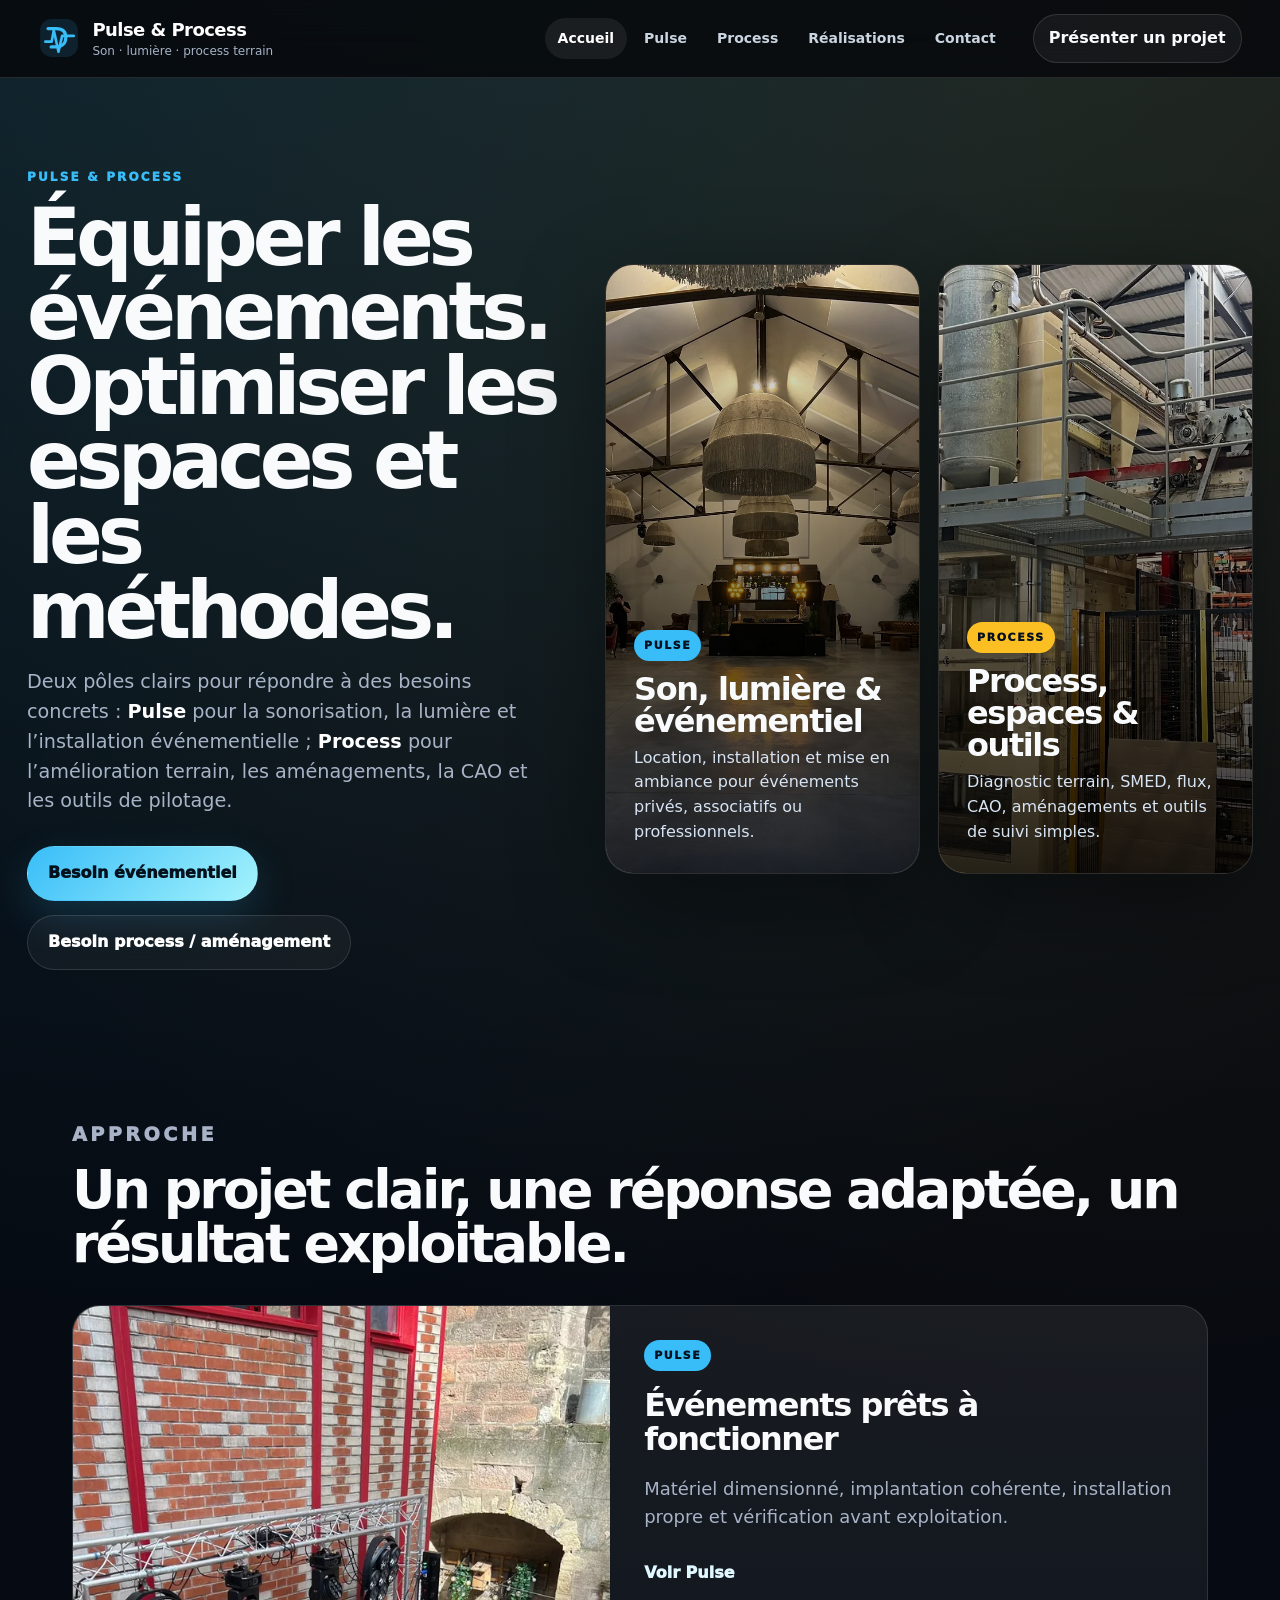
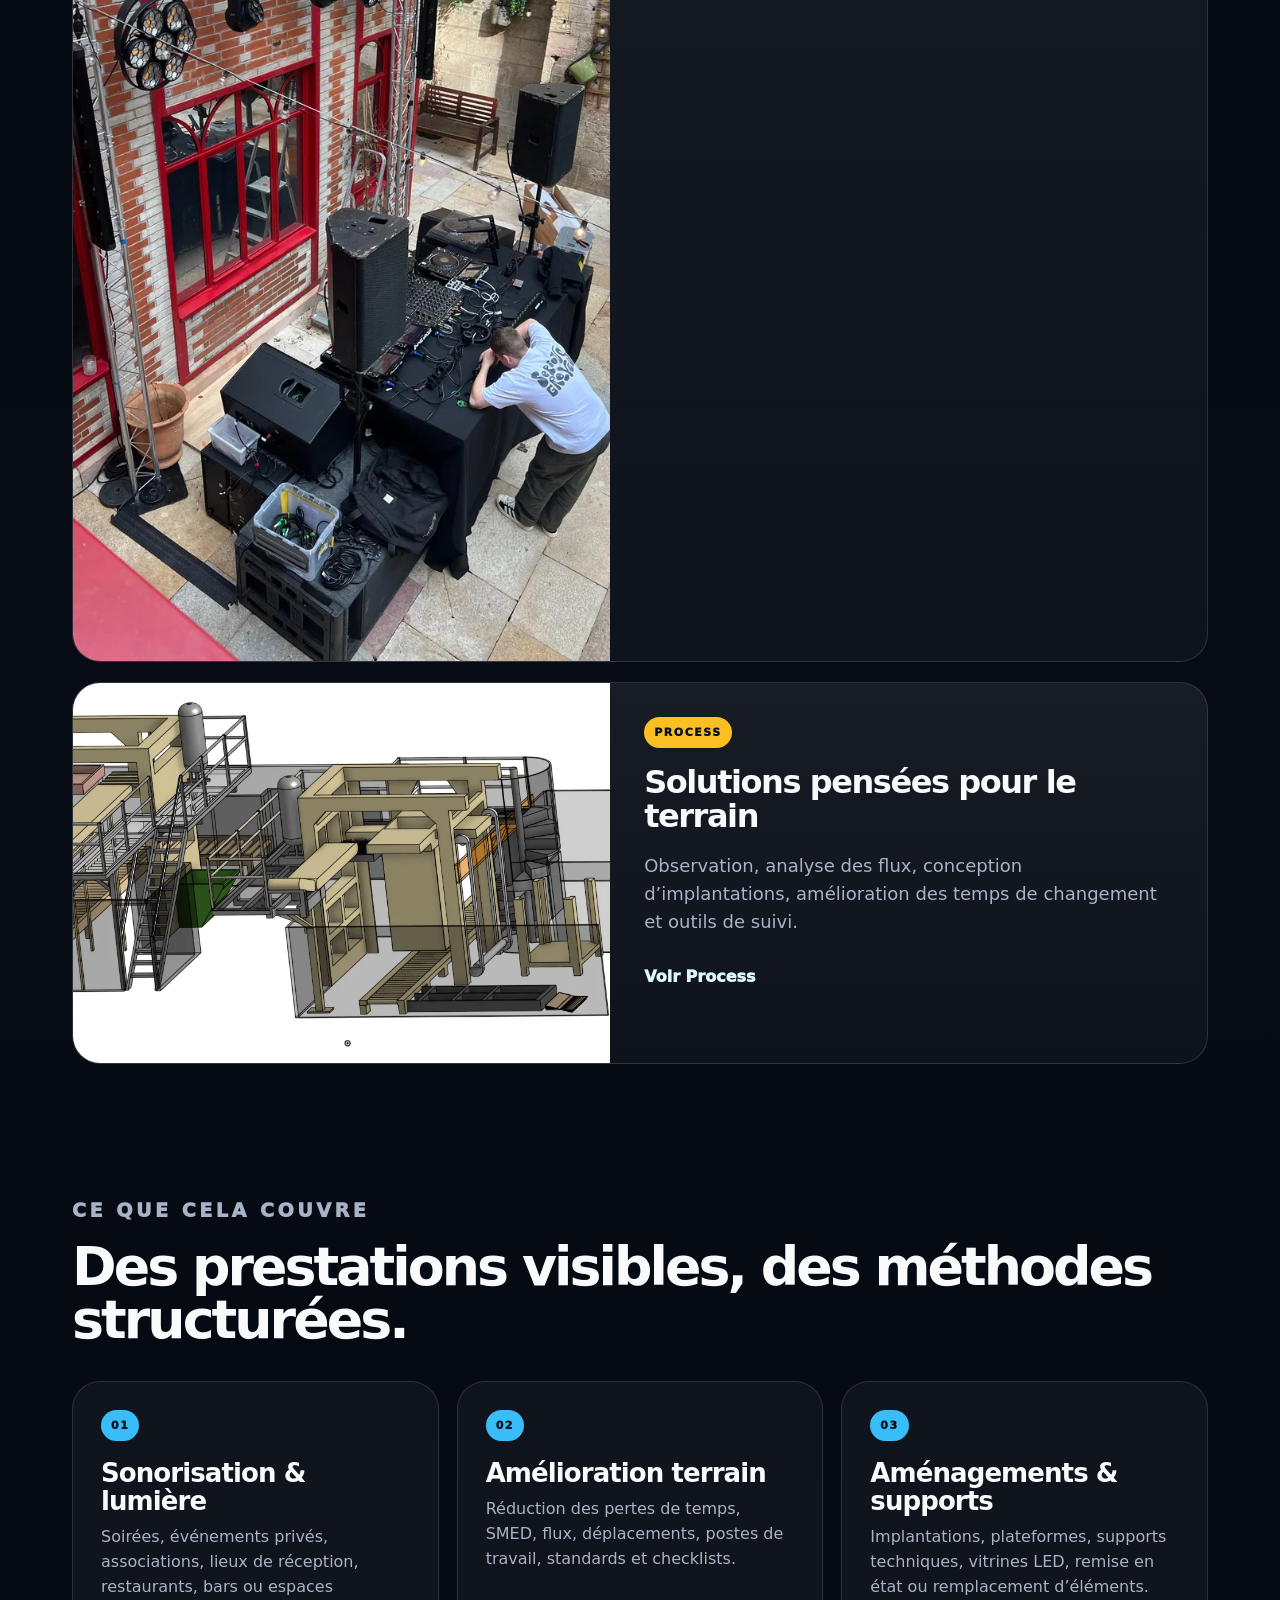
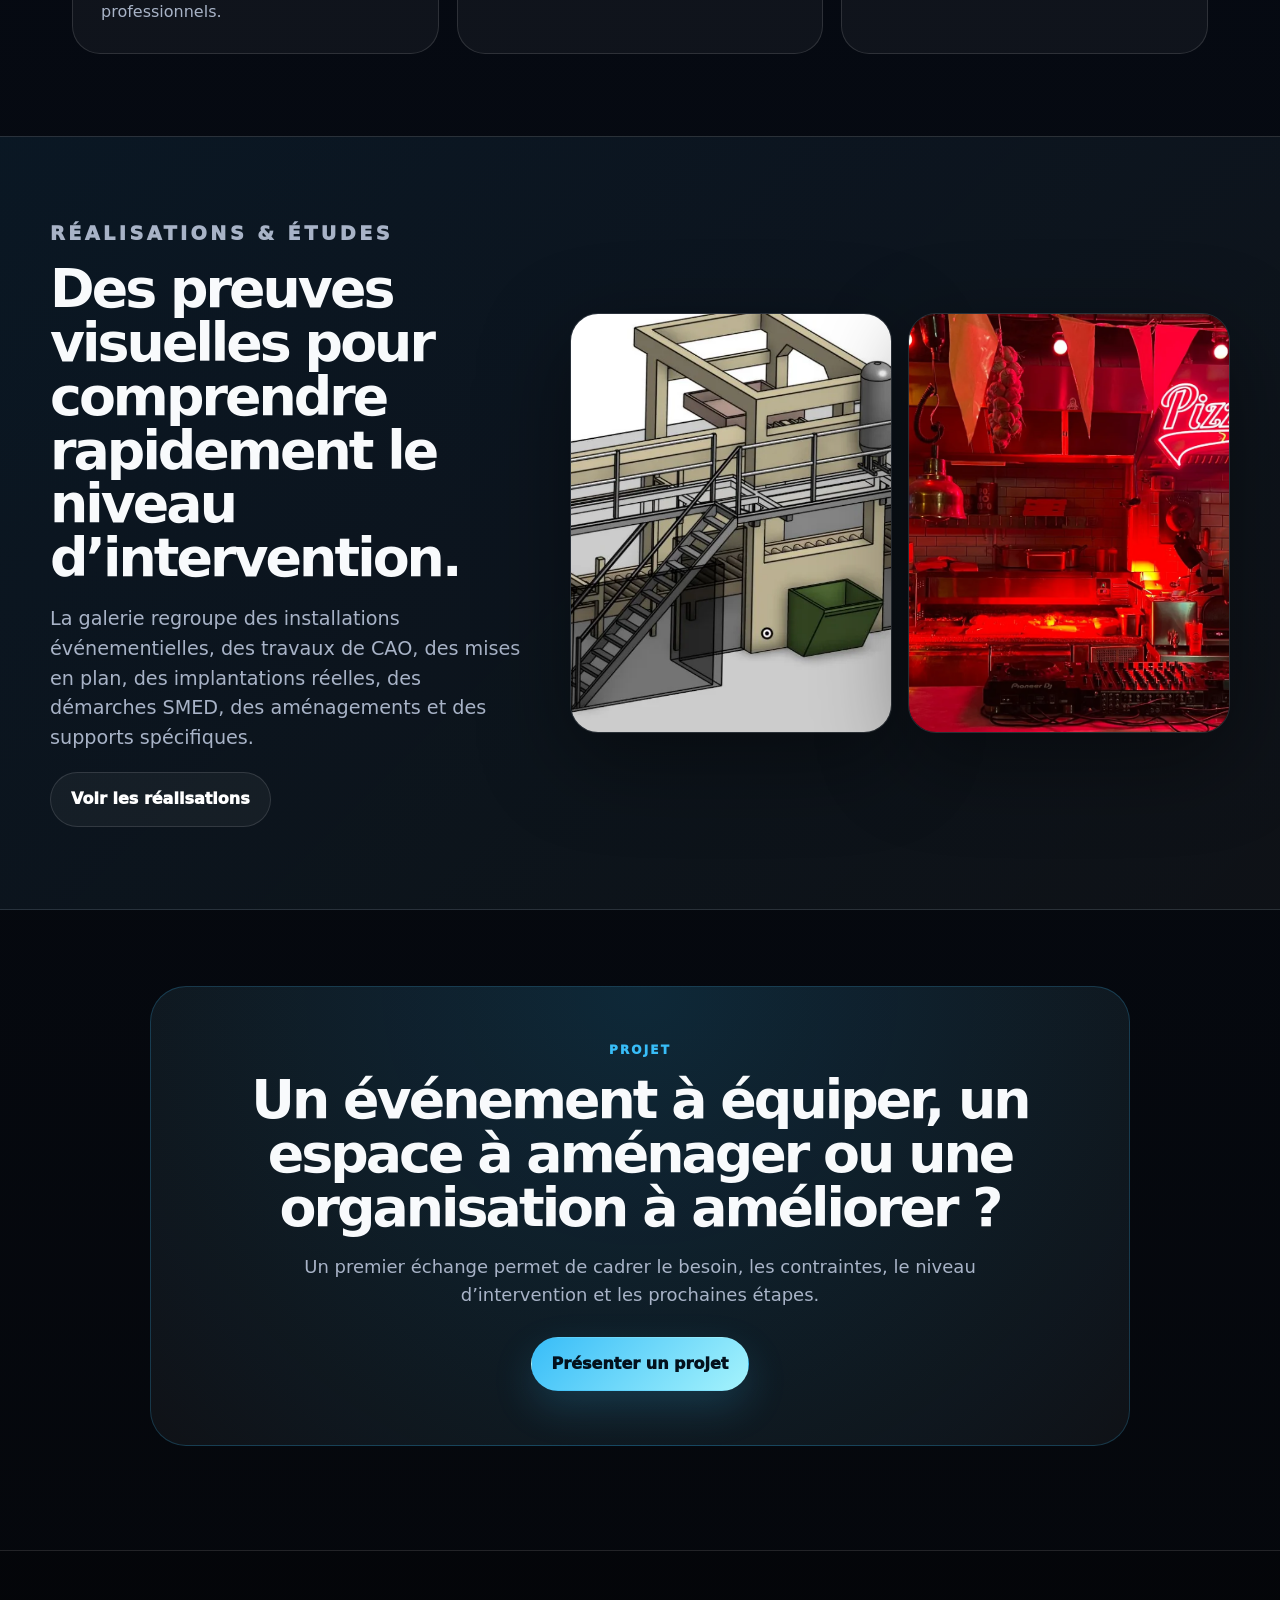
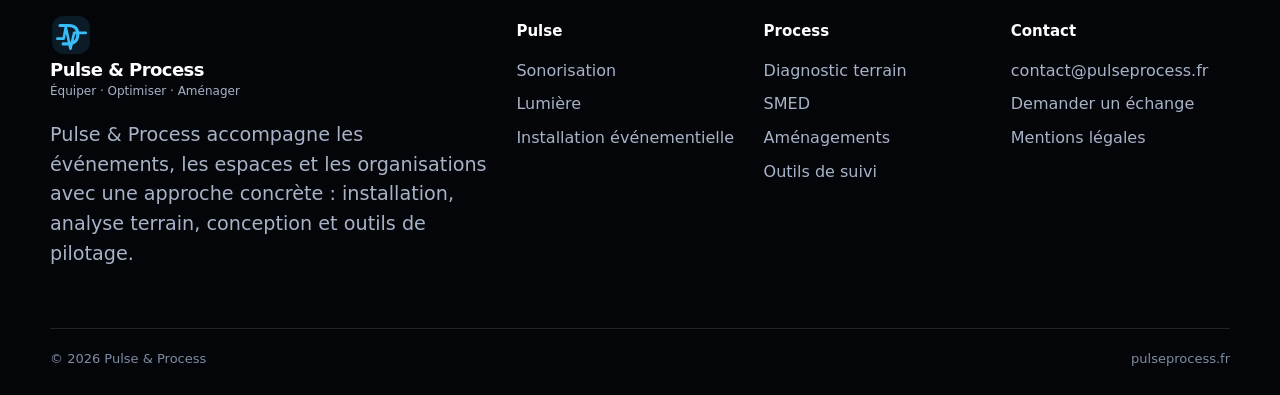
==== commit 079fe7af: "Add files via upload" ====
--- a/index.html
+++ b/index.html
@@ -3,10 +3,10 @@
 <head>
   <meta charset="utf-8">
   <meta name="viewport" content="width=device-width, initial-scale=1">
-  <title>Pulse & Process — Son, lumière et amélioration terrain</title>
-  <meta name="description" content="Pulse & Process accompagne les événements avec Pulse et les organisations avec Process : son, lumière, SMED, flux, CAO, Excel et outils de suivi.">
-  <meta property="og:title" content="Pulse & Process — Son, lumière et amélioration terrain">
-  <meta property="og:description" content="Pulse & Process accompagne les événements avec Pulse et les organisations avec Process : son, lumière, SMED, flux, CAO, Excel et outils de suivi.">
+  <title>Pulse & Process — Son, lumière, process terrain et aménagements</title>
+  <meta name="description" content="Pulse & Process accompagne les événements et les organisations : sonorisation, lumière, amélioration terrain, aménagements, CAO, SMED, Excel et outils de suivi.">
+  <meta property="og:title" content="Pulse & Process — Son, lumière, process terrain et aménagements">
+  <meta property="og:description" content="Pulse & Process accompagne les événements et les organisations : sonorisation, lumière, amélioration terrain, aménagements, CAO, SMED, Excel et outils de suivi.">
   <meta property="og:type" content="website">
   <meta property="og:url" content="https://pulseprocess.fr">
   <meta name="theme-color" content="#05070b">
@@ -16,115 +16,104 @@
 </head>
 <body>
 <header class="site-header" data-header>
-  <a class="brand" href="index.html" aria-label="Retour à l’accueil Pulse & Process"><span class="brand-mark" aria-hidden="true">
-<svg viewBox="0 0 80 80" xmlns="http://www.w3.org/2000/svg">
+  <a class="brand" href="index.html" aria-label="Accueil Pulse & Process"><span class="brand-mark"><svg viewBox="0 0 80 80" xmlns="http://www.w3.org/2000/svg" aria-hidden="true">
 <rect x="4" y="4" width="72" height="72" rx="22" fill="currentColor" opacity=".12"/>
 <path d="M14 47h12l4-22 9 41 7-30h22" fill="none" stroke="currentColor" stroke-width="5" stroke-linecap="round" stroke-linejoin="round"/>
 <path d="M19 22h16c12 0 18 6 18 17s-7 18-19 18h-9" fill="none" stroke="currentColor" stroke-width="6" stroke-linecap="round"/>
-</svg></span><span><strong>Pulse &amp; Process</strong><em>Équiper · Optimiser</em></span></a>
+</svg></span><span><strong>Pulse &amp; Process</strong><em>Son · lumière · process terrain</em></span></a>
   <button class="menu-toggle" type="button" aria-label="Ouvrir le menu" data-menu-toggle><span></span><span></span></button>
   <nav class="site-nav" data-nav><a class="nav-link is-active" href="index.html">Accueil</a>
 <a class="nav-link " href="pulse.html">Pulse</a>
 <a class="nav-link " href="process.html">Process</a>
 <a class="nav-link " href="realisations.html">Réalisations</a>
 <a class="nav-link " href="contact.html">Contact</a></nav>
-  <a class="header-cta" href="contact.html">Demander un échange</a>
+  <a class="header-cta" href="contact.html">Présenter un projet</a>
 </header>
 <main>
-
 <section class="hero home-hero">
   <div class="hero-copy reveal">
     <p class="eyebrow">Pulse &amp; Process</p>
-    <h1>Équiper les événements. Optimiser les organisations.</h1>
-    <p class="hero-lead">Pulse &amp; Process accompagne les projets qui demandent du concret : une installation son et lumière fiable, ou une amélioration terrain réellement exploitable.</p>
+    <h1>Équiper les événements. Optimiser les espaces et les méthodes.</h1>
+    <p class="hero-lead">Deux pôles clairs pour répondre à des besoins concrets : <strong>Pulse</strong> pour la sonorisation, la lumière et l’installation événementielle ; <strong>Process</strong> pour l’amélioration terrain, les aménagements, la CAO et les outils de pilotage.</p>
     <div class="hero-actions">
-      <a class="btn primary" href="pulse.html">Découvrir Pulse</a>
-      <a class="btn ghost" href="process.html">Découvrir Process</a>
+      <a class="btn primary" href="pulse.html">Besoin événementiel</a>
+      <a class="btn ghost" href="process.html">Besoin process / aménagement</a>
     </div>
   </div>
-  <div class="dual-showcase reveal delay-1">
-    <a class="showcase-card pulse-card" href="pulse.html">
-      <img src="pulse-hero.webp" alt="Installation son et lumière pour événement en salle">
-      <div><span>Pulse</span><h2>Son, lumière & événements</h2><p>Location, installation et mise en ambiance.</p></div>
+  <div class="home-duo reveal delay-1">
+    <a class="universe-card" href="pulse.html">
+      <img src="pulse-hall-wide.webp" alt="Installation son et lumière dans une salle de réception">
+      <div class="universe-content"><span>Pulse</span><h2>Son, lumière & événementiel</h2><p>Location, installation et mise en ambiance pour événements privés, associatifs ou professionnels.</p></div>
     </a>
-    <a class="showcase-card process-card" href="process.html">
-      <img src="process-hero.webp" alt="Plateforme industrielle intégrée autour d’un palettiseur">
-      <div><span>Process</span><h2>Amélioration terrain & outils</h2><p>Flux, temps, CAO, SMED, Excel et IA utile.</p></div>
+    <a class="universe-card process" href="process.html">
+      <img src="process-platform-real-2.webp" alt="Plateforme industrielle installée autour d’un palettiseur">
+      <div class="universe-content"><span>Process</span><h2>Process, espaces & outils</h2><p>Diagnostic terrain, SMED, flux, CAO, aménagements et outils de suivi simples.</p></div>
     </a>
   </div>
 </section>
 
-<section class="section intro-split">
+<section class="section split-intro">
   <div class="section-heading reveal">
-    <p class="eyebrow">Deux entrées claires</p>
-    <h2>Un site volontairement séparé pour aller directement au bon besoin.</h2>
+    <p class="eyebrow">Approche</p>
+    <h2>Un projet clair, une réponse adaptée, un résultat exploitable.</h2>
   </div>
-  <div class="two-poles">
-    <article class="pole-panel reveal">
-      <img src="pulse-cour-dj.webp" alt="Configuration DJ avec sonorisation et lumière dans une cour intérieure">
-      <div>
-        <span class="pill">Pulse</span>
-        <h3>Pour les événements à sonoriser, éclairer et préparer proprement.</h3>
-        <p>Sonorisation, caissons, têtes, éclairage d’ambiance, pont lumière, installation sur site et adaptation au lieu. L’objectif : un rendu propre, fiable et cohérent avec l’événement.</p>
-        <a href="pulse.html" class="text-link">Voir les prestations Pulse</a>
-      </div>
+  <div class="pillars-grid">
+    <article class="pillar reveal">
+      <img src="pulse-cour-tech.webp" alt="Montage technique son et lumière en cour intérieure">
+      <div><span class="pill">Pulse</span><h3>Événements prêts à fonctionner</h3><p>Matériel dimensionné, implantation cohérente, installation propre et vérification avant exploitation.</p><a href="pulse.html" class="text-link">Voir Pulse</a></div>
     </article>
-    <article class="pole-panel reveal delay-1">
-      <img src="process-platform-cao.webp" alt="Modélisation CAO d’une plateforme de maintenance autour d’une machine industrielle">
-      <div>
-        <span class="pill process">Process</span>
-        <h3>Pour les entreprises qui veulent réduire les pertes et structurer le terrain.</h3>
-        <p>Observation, chronométrage, méthode SMED, analyse des flux, implantation, modélisation CAO et création d’outils de suivi. L’objectif : gagner du temps, clarifier l’organisation et faciliter les décisions.</p>
-        <a href="process.html" class="text-link">Voir les accompagnements Process</a>
-      </div>
+    <article class="pillar reveal delay-1">
+      <img src="process-layout-model.webp" alt="Modélisation d’un aménagement technique en CAO">
+      <div><span class="pill process">Process</span><h3>Solutions pensées pour le terrain</h3><p>Observation, analyse des flux, conception d’implantations, amélioration des temps de changement et outils de suivi.</p><a href="process.html" class="text-link">Voir Process</a></div>
     </article>
   </div>
 </section>
 
-<section class="section dark-band">
-  <div class="band-grid reveal">
-    <div><p class="eyebrow">Approche</p><h2>Du terrain, des photos, des plans, des résultats mesurables.</h2></div>
-    <div class="text-cols">
-      <p>Chaque projet part d’un besoin réel : équiper une soirée, améliorer un changement de série, sécuriser un accès, simplifier un suivi ou rendre une installation plus efficace.</p>
-      <p>La réponse n’est pas seulement esthétique ou théorique : elle doit être installable, utilisable et compréhensible par les personnes qui s’en servent.</p>
-    </div>
+<section class="section proof-section">
+  <div class="section-heading reveal">
+    <p class="eyebrow">Ce que cela couvre</p>
+    <h2>Des prestations visibles, des méthodes structurées.</h2>
+  </div>
+  <div class="service-overview">
+    <article class="overview-card reveal"><span>01</span><h3>Sonorisation & lumière</h3><p>Soirées, événements privés, associations, lieux de réception, restaurants, bars ou espaces professionnels.</p></article>
+    <article class="overview-card reveal delay-1"><span>02</span><h3>Amélioration terrain</h3><p>Réduction des pertes de temps, SMED, flux, déplacements, postes de travail, standards et checklists.</p></article>
+    <article class="overview-card reveal delay-2"><span>03</span><h3>Aménagements & supports</h3><p>Implantations, plateformes, supports techniques, vitrines LED, remise en état ou remplacement d’éléments.</p></article>
   </div>
 </section>
 
-<section class="section">
-  <div class="section-heading reveal">
-    <p class="eyebrow">Démonstrations concrètes</p>
-    <h2>Quelques exemples visibles de ce que Pulse &amp; Process peut apporter.</h2>
+<section class="section wide-proof">
+  <div class="wide-proof-copy reveal">
+    <p class="eyebrow">Réalisations & études</p>
+    <h2>Des preuves visuelles pour comprendre rapidement le niveau d’intervention.</h2>
+    <p>La galerie regroupe des installations événementielles, des travaux de CAO, des mises en plan, des implantations réelles, des démarches SMED, des aménagements et des supports spécifiques.</p>
+    <a class="btn ghost" href="realisations.html">Voir les réalisations</a>
   </div>
-  <div class="proof-grid">
-    <article class="proof-card reveal"><img src="pulse-hall-wide.webp" alt="Installation Pulse dans une salle de réception"><span>Pulse</span><h3>Installation son et lumière en salle</h3><p>Configuration adaptée au lieu, au volume et à l’ambiance recherchée.</p></article>
-    <article class="proof-card reveal delay-1"><img src="process-smed-dashboard.webp" alt="Synthèse SMED avec observations, actions et gains potentiels"><span>Process</span><h3>Démarche SMED structurée</h3><p>Observations terrain, priorisation et plan d’actions chiffré.</p></article>
-    <article class="proof-card reveal delay-2"><img src="process-vsm.webp" alt="Cartographie VSM d’un flux de production"><span>Process</span><h3>Cartographie des flux</h3><p>Visualiser les étapes, les stocks, les temps et les points à améliorer.</p></article>
+  <div class="wide-proof-media reveal delay-1">
+    <img src="process-platform-cao.webp" alt="Modélisation CAO d’une plateforme industrielle">
+    <img src="pulse-bar-red.webp" alt="Installation événementielle avec ambiance lumineuse rouge">
   </div>
 </section>
 
 <section class="cta-section reveal">
   <p class="eyebrow">Projet</p>
-  <h2>Un événement à équiper ou une organisation à améliorer ?</h2>
-  <p>Un échange rapide permet de cadrer le besoin, le contexte et la meilleure manière d’intervenir.</p>
+  <h2>Un événement à équiper, un espace à aménager ou une organisation à améliorer ?</h2>
+  <p>Un premier échange permet de cadrer le besoin, les contraintes, le niveau d’intervention et les prochaines étapes.</p>
   <a class="btn primary" href="contact.html">Présenter un projet</a>
 </section>
-
 </main>
 <footer class="footer">
   <div class="footer-grid">
     <div>
-      <a class="brand footer-brand" href="index.html"><span class="brand-mark" aria-hidden="true">
-<svg viewBox="0 0 80 80" xmlns="http://www.w3.org/2000/svg">
+      <a class="brand footer-brand" href="index.html"><span class="brand-mark"><svg viewBox="0 0 80 80" xmlns="http://www.w3.org/2000/svg" aria-hidden="true">
 <rect x="4" y="4" width="72" height="72" rx="22" fill="currentColor" opacity=".12"/>
 <path d="M14 47h12l4-22 9 41 7-30h22" fill="none" stroke="currentColor" stroke-width="5" stroke-linecap="round" stroke-linejoin="round"/>
 <path d="M19 22h16c12 0 18 6 18 17s-7 18-19 18h-9" fill="none" stroke="currentColor" stroke-width="6" stroke-linecap="round"/>
-</svg></span><span><strong>Pulse &amp; Process</strong><em>Son, lumière & amélioration terrain</em></span></a>
-      <p>Deux pôles complémentaires autour de Dijon : Pulse pour l’événementiel, Process pour l’amélioration terrain et les outils de pilotage.</p>
+</svg></span><span><strong>Pulse &amp; Process</strong><em>Équiper · Optimiser · Aménager</em></span></a>
+      <p>Pulse &amp; Process accompagne les événements, les espaces et les organisations avec une approche concrète : installation, analyse terrain, conception et outils de pilotage.</p>
     </div>
-    <div><h3>Pulse</h3><a href="pulse.html#location">Location matériel</a><a href="pulse.html#installation">Installation technique</a><a href="pulse.html#lumiere">Lumière & ambiance</a></div>
-    <div><h3>Process</h3><a href="process.html#diagnostic">Diagnostic terrain</a><a href="process.html#smed">SMED</a><a href="process.html#cao">CAO & implantation</a><a href="process.html#outils">Outils Excel / IA</a></div>
-    <div><h3>Contact</h3><a href="mailto:contact@pulseprocess.fr">contact@pulseprocess.fr</a><a href="contact.html">Présenter un projet</a><a href="mentions-legales.html">Mentions légales</a></div>
+    <div><h3>Pulse</h3><a href="pulse.html#sonorisation">Sonorisation</a><a href="pulse.html#lumiere">Lumière</a><a href="pulse.html#installation">Installation événementielle</a></div>
+    <div><h3>Process</h3><a href="process.html#diagnostic">Diagnostic terrain</a><a href="process.html#smed">SMED</a><a href="process.html#amenagements">Aménagements</a><a href="process.html#outils">Outils de suivi</a></div>
+    <div><h3>Contact</h3><a href="mailto:contact@pulseprocess.fr">contact@pulseprocess.fr</a><a href="contact.html">Demander un échange</a><a href="mentions-legales.html">Mentions légales</a></div>
   </div>
   <div class="footer-bottom"><span>© 2026 Pulse &amp; Process</span><span>pulseprocess.fr</span></div>
 </footer>
--- a/styles.css
+++ b/styles.css
@@ -1,246 +1,7 @@
 
 :root{
-  --bg:#05070b;
-  --bg2:#08111f;
-  --panel:#0d1424;
-  --panel2:#111a2d;
-  --text:#f8fafc;
-  --muted:#a8b3c7;
-  --soft:#dbeafe;
-  --line:rgba(255,255,255,.12);
-  --line-strong:rgba(255,255,255,.2);
-  --blue:#38bdf8;
-  --blue2:#0ea5e9;
-  --cyan:#67e8f9;
-  --amber:#fbbf24;
-  --green:#22c55e;
-  --white:#fff;
-  --radius:28px;
-  --shadow:0 26px 90px rgba(0,0,0,.42);
-  --max:1180px;
-}
-*{box-sizing:border-box}
-html{scroll-behavior:smooth}
-body{
-  margin:0;
-  background:
-    radial-gradient(circle at 18% -10%,rgba(56,189,248,.19),transparent 36%),
-    radial-gradient(circle at 90% 4%,rgba(251,191,36,.10),transparent 30%),
-    linear-gradient(180deg,#05070b 0%,#060b15 44%,#05070b 100%);
-  color:var(--text);
-  font-family:Inter,ui-sans-serif,system-ui,-apple-system,BlinkMacSystemFont,"Segoe UI",sans-serif;
-  line-height:1.55;
-  overflow-x:hidden;
-}
-a{color:inherit;text-decoration:none}
-img,video{display:block;max-width:100%}
-::selection{background:var(--blue);color:#03111d}
-
-/* Header */
-.site-header{
-  position:sticky; top:0; z-index:50;
-  height:78px; display:flex; align-items:center; gap:24px;
-  padding:0 clamp(18px,3vw,42px);
-  background:rgba(5,7,11,.78);
-  backdrop-filter:blur(18px);
-  border-bottom:1px solid var(--line);
-}
-.brand{display:inline-flex;align-items:center;gap:12px;min-width:max-content}
-.brand-mark{width:42px;height:42px;display:grid;place-items:center;color:var(--blue)}
-.brand-mark svg{width:42px;height:42px}
-.brand strong{display:block;font-size:18px;letter-spacing:.01em}
-.brand em{display:block;font-size:10px;color:var(--muted);font-style:normal;text-transform:uppercase;letter-spacing:.16em;margin-top:1px}
-.site-nav{display:flex;align-items:center;gap:6px;margin-left:auto}
-.nav-link{font-size:14px;color:var(--muted);padding:10px 12px;border-radius:999px;transition:.25s}
-.nav-link:hover,.nav-link.is-active{color:var(--text);background:rgba(255,255,255,.075)}
-.header-cta{border:1px solid rgba(56,189,248,.34);background:rgba(56,189,248,.11);color:#e0f7ff;border-radius:999px;padding:11px 16px;font-size:14px;font-weight:800}
-.menu-toggle{display:none;margin-left:auto;background:transparent;border:1px solid var(--line);border-radius:14px;width:44px;height:44px}
-.menu-toggle span{display:block;width:18px;height:2px;background:#fff;margin:5px auto;border-radius:10px}
-
-/* Layout */
-.hero,.page-hero{
-  max-width:var(--max); margin:0 auto;
-  padding:clamp(72px,9vw,120px) 22px 62px;
-  display:grid; grid-template-columns:.92fr 1.08fr; gap:48px; align-items:center;
-}
-.home-hero{min-height:calc(100vh - 80px)}
-.compact-hero{max-width:930px;margin:0 auto;padding:76px 22px 22px}
-.eyebrow{color:var(--blue);font-weight:900;text-transform:uppercase;letter-spacing:.18em;font-size:12px;margin:0 0 14px}
-.hero h1,.page-hero h1,.compact-hero h1{
-  font-size:clamp(42px,6.2vw,84px);line-height:.94;letter-spacing:-.06em;margin:0;
-}
-.section-heading h2,.split-copy h2,.feature-copy h2,.cta-section h2,.contact-panel h2{
-  font-size:clamp(34px,4.2vw,60px);line-height:1;letter-spacing:-.055em;margin:0;
-}
-.hero-lead,.section-heading p,.split-copy p,.feature-copy p,.contact-options p,.footer p,.form-note{
-  color:var(--muted);font-size:clamp(16px,1.5vw,20px);max-width:720px;
-}
-.hero-actions{display:flex;gap:14px;flex-wrap:wrap;margin-top:30px}
-.btn{display:inline-flex;align-items:center;justify-content:center;border-radius:999px;padding:14px 20px;font-weight:900;transition:.25s;border:1px solid transparent;cursor:pointer}
-.btn.primary{background:linear-gradient(135deg,var(--blue),#a5f3fc);color:#03111d;box-shadow:0 16px 40px rgba(56,189,248,.18)}
-.btn.ghost{border-color:var(--line);background:rgba(255,255,255,.045);color:#fff}
-.btn:hover{transform:translateY(-2px)}
-.section{max-width:var(--max);margin:0 auto;padding:78px 22px}
-.section-heading{margin-bottom:34px}
-
-/* Home */
-.dual-showcase{display:grid;grid-template-columns:1fr 1fr;gap:18px}
-.showcase-card{
-  position:relative;min-height:620px;border:1px solid var(--line);border-radius:var(--radius);overflow:hidden;
-  background:#111;box-shadow:var(--shadow);transition:.25s;
-}
-.showcase-card:hover{transform:translateY(-5px);border-color:rgba(56,189,248,.35)}
-.showcase-card img{width:100%;height:100%;object-fit:cover;filter:saturate(1.05) contrast(1.05)}
-.showcase-card:after{content:"";position:absolute;inset:0;background:linear-gradient(180deg,rgba(0,0,0,.08),rgba(0,0,0,.78))}
-.showcase-card div{position:absolute;left:0;right:0;bottom:0;z-index:2;padding:28px}
-.showcase-card span,.pill,.proof-card span,.gallery-card span,.portfolio-item span,.case-card span{
-  display:inline-flex;color:#06111f;background:var(--blue);text-transform:uppercase;letter-spacing:.15em;font-size:11px;font-weight:950;border-radius:999px;padding:7px 10px;margin-bottom:12px;
-}
-.process-card span,.pill.process{background:var(--amber)}
-.showcase-card h2{font-size:32px;line-height:1;margin:0 0 8px;letter-spacing:-.045em}
-.showcase-card p{margin:0;color:#d7e4f4}
-.two-poles{display:grid;gap:20px}
-.pole-panel{
-  display:grid;grid-template-columns:.82fr 1fr;gap:0;overflow:hidden;border:1px solid var(--line);border-radius:var(--radius);
-  background:linear-gradient(180deg,rgba(255,255,255,.07),rgba(255,255,255,.035));
-}
-.pole-panel img{height:100%;min-height:360px;width:100%;object-fit:cover}
-.pole-panel div{padding:34px}
-.pole-panel h3{font-size:32px;line-height:1.06;letter-spacing:-.045em;margin:6px 0 14px}
-.pole-panel p{color:var(--muted);font-size:18px}
-.text-link{font-weight:900;color:#dff7ff;display:inline-flex;margin-top:12px}
-
-/* Blocks */
-.dark-band{max-width:none;background:linear-gradient(135deg,rgba(56,189,248,.08),rgba(255,255,255,.035));border-top:1px solid var(--line);border-bottom:1px solid var(--line)}
-.band-grid{max-width:var(--max);margin:0 auto;display:grid;grid-template-columns:.78fr 1fr;gap:44px;padding:10px 22px}
-.text-cols{display:grid;grid-template-columns:1fr 1fr;gap:26px;color:var(--muted)}
-.proof-grid{display:grid;grid-template-columns:repeat(3,1fr);gap:18px}
-.proof-card,.service-card,.step-card,.contact-options a,.contact-panel{
-  background:rgba(255,255,255,.045);border:1px solid var(--line);border-radius:var(--radius);overflow:hidden;
-}
-.proof-card{transition:.25s}
-.proof-card:hover,.gallery-card:hover,.portfolio-item:hover,.case-card:hover{transform:translateY(-4px);border-color:rgba(56,189,248,.34)}
-.proof-card img{height:295px;width:100%;object-fit:cover}
-.proof-card span,.proof-card h3,.proof-card p{margin-left:22px;margin-right:22px}
-.proof-card span{margin-top:22px}
-.proof-card h3{font-size:24px;line-height:1.08;letter-spacing:-.035em;margin-top:6px;margin-bottom:8px}
-.proof-card p{color:var(--muted);margin-bottom:24px}
-
-/* Page hero */
-.page-hero-media{border:1px solid var(--line);border-radius:var(--radius);overflow:hidden;background:#111;box-shadow:var(--shadow)}
-.page-hero-media img,.page-hero-media video{width:100%;height:590px;object-fit:cover}
-.pulse-theme .page-hero-media{box-shadow:0 30px 90px rgba(56,189,248,.16)}
-.process-theme .page-hero-media{box-shadow:0 30px 90px rgba(251,191,36,.11)}
-.split-section{display:grid;grid-template-columns:.82fr 1.18fr;gap:42px;align-items:start}
-.service-grid{display:grid;grid-template-columns:1fr 1fr;gap:16px}
-.service-card,.step-card{padding:24px}
-.service-card h3,.step-card h3{font-size:22px;line-height:1.1;margin:0 0 8px}
-.service-card p,.step-card p{margin:0;color:var(--muted)}
-.media-feature{display:grid;grid-template-columns:1fr .9fr;gap:42px;align-items:center}
-.media-feature.reverse{grid-template-columns:.9fr 1fr}
-.feature-img,.feature-video{border:1px solid var(--line);border-radius:var(--radius);overflow:hidden;background:#111;box-shadow:var(--shadow)}
-.feature-img img,.feature-video video{width:100%;height:520px;object-fit:cover}
-.check-list{padding:0;margin:22px 0 0;display:grid;gap:12px}
-.check-list li{list-style:none;position:relative;padding-left:30px;color:var(--soft)}
-.check-list li:before{content:"";position:absolute;left:0;top:.38em;width:16px;height:16px;border-radius:50%;background:var(--blue);box-shadow:0 0 24px rgba(56,189,248,.48)}
-.gallery-grid{display:grid;grid-template-columns:repeat(3,1fr);grid-auto-rows:360px;gap:18px}
-.gallery-card{position:relative;border:1px solid var(--line);border-radius:var(--radius);overflow:hidden;background:#111;transition:.25s}
-.gallery-card.large{grid-column:span 2;grid-row:span 2}
-.gallery-card img{width:100%;height:100%;object-fit:cover}
-.gallery-card:after{content:"";position:absolute;inset:0;background:linear-gradient(180deg,transparent 35%,rgba(0,0,0,.86))}
-.gallery-card div{position:absolute;left:0;right:0;bottom:0;z-index:2;padding:24px}
-.gallery-card h3{font-size:25px;line-height:1.08;letter-spacing:-.035em;margin:0}
-.process-case-grid{display:grid;grid-template-columns:repeat(3,1fr);gap:18px}
-.case-card{background:rgba(255,255,255,.045);border:1px solid var(--line);border-radius:var(--radius);overflow:hidden;transition:.25s}
-.case-card img{height:270px;width:100%;object-fit:cover;background:#fff}
-.case-card div{padding:22px}
-.case-card h3{font-size:24px;line-height:1.08;letter-spacing:-.035em;margin:6px 0 8px}
-.case-card p{color:var(--muted);margin:0}
-
-/* Portfolio */
-.filter-bar{display:flex;gap:10px;flex-wrap:wrap;margin-bottom:26px}
-.filter-btn{border:1px solid var(--line);background:rgba(255,255,255,.04);color:var(--text);padding:11px 16px;border-radius:999px;font-weight:900;cursor:pointer}
-.filter-btn.active{background:var(--blue);color:#06111f}
-.portfolio-grid{display:grid;grid-template-columns:repeat(3,1fr);gap:18px}
-.portfolio-item{background:rgba(255,255,255,.045);border:1px solid var(--line);border-radius:var(--radius);overflow:hidden;padding-bottom:22px;transition:.25s}
-.portfolio-item img{height:300px;width:100%;object-fit:cover;background:#fff}
-.portfolio-item h3,.portfolio-item p,.portfolio-item span{display:block;margin-left:22px;margin-right:22px}
-.portfolio-item span{margin-top:20px;width:max-content}
-.portfolio-item h3{font-size:24px;line-height:1.08;letter-spacing:-.035em;margin-top:6px;margin-bottom:8px}
-.portfolio-item p{color:var(--muted);margin-bottom:0}
-.portfolio-item.is-hidden{display:none}
-
-/* Contact */
-.contact-layout{display:grid;grid-template-columns:.78fr 1fr;gap:28px}
-.contact-options{display:grid;gap:14px}
-.contact-options a{padding:24px;transition:.25s}
-.contact-options a:hover{border-color:rgba(56,189,248,.35);transform:translateY(-3px)}
-.contact-options h3{font-size:24px;margin:8px 0}
-.contact-panel{padding:28px}
-.contact-form{display:grid;gap:14px;margin-top:22px}
-.contact-form label{display:grid;gap:8px;color:#dbeafe;font-weight:800}
-.contact-form input,.contact-form select,.contact-form textarea{
-  width:100%;border:1px solid var(--line);background:rgba(0,0,0,.26);border-radius:16px;color:#fff;padding:14px;font:inherit;
-}
-.contact-form textarea{resize:vertical}
-.form-note a{color:#dff7ff;font-weight:800}
-
-/* Legal and CTA */
-.legal-content{max-width:850px}
-.legal-content h2{margin-top:34px}
-.legal-content p{color:var(--muted)}
-.cta-section{
-  max-width:980px;margin:76px auto 104px;padding:54px 24px;text-align:center;
-  border:1px solid rgba(56,189,248,.22);
-  background:radial-gradient(circle at top,rgba(56,189,248,.18),rgba(255,255,255,.045));
-  border-radius:calc(var(--radius) + 8px);
-}
-.cta-section p:not(.eyebrow){color:var(--muted);font-size:18px;margin:18px auto 28px;max-width:720px}
-
-/* Footer */
-.footer{border-top:1px solid var(--line);padding:54px 22px 26px;background:rgba(0,0,0,.22)}
-.footer-grid{max-width:var(--max);margin:0 auto;display:grid;grid-template-columns:2fr 1fr 1fr 1fr;gap:28px}
-.footer h3{font-size:15px;color:#fff}
-.footer a{display:block;color:var(--muted);margin:9px 0}
-.footer a:hover{color:#fff}
-.footer-bottom{max-width:var(--max);margin:40px auto 0;padding-top:20px;border-top:1px solid var(--line);display:flex;justify-content:space-between;color:#7f8da3;font-size:13px}
-
-/* Animation */
-.reveal{opacity:0;transform:translateY(24px);transition:opacity .75s ease,transform .75s ease}
-.reveal.is-visible{opacity:1;transform:none}
-.delay-1{transition-delay:.1s}
-.delay-2{transition-delay:.2s}
-
-/* Responsive */
-@media (max-width:980px){
-  .site-header{height:auto;min-height:72px;flex-wrap:wrap}
-  .menu-toggle{display:block}
-  .site-nav{order:3;width:100%;display:none;flex-direction:column;align-items:stretch;padding:10px 0 16px}
-  .site-nav.is-open{display:flex}
-  .header-cta{display:none}
-  .nav-link{padding:13px 14px}
-  .hero,.page-hero,.split-section,.media-feature,.media-feature.reverse,.band-grid,.contact-layout{grid-template-columns:1fr}
-  .home-hero{min-height:auto}
-  .dual-showcase{grid-template-columns:1fr}
-  .showcase-card{min-height:430px}
-  .page-hero-media img,.page-hero-media video,.feature-img img,.feature-video video{height:440px}
-  .pole-panel{grid-template-columns:1fr}
-  .proof-grid,.portfolio-grid,.process-case-grid{grid-template-columns:1fr}
-  .gallery-grid{grid-template-columns:1fr;grid-auto-rows:360px}
-  .gallery-card.large{grid-column:span 1;grid-row:span 1}
-  .text-cols{grid-template-columns:1fr}
-  .footer-grid{grid-template-columns:1fr 1fr}
-}
-@media (max-width:620px){
-  .brand em{display:none}
-  .hero,.page-hero{padding-top:58px}
-  .hero h1,.page-hero h1,.compact-hero h1{font-size:42px}
-  .service-grid,.footer-grid{grid-template-columns:1fr}
-  .showcase-card{min-height:380px}
-  .page-hero-media img,.page-hero-media video,.feature-img img,.feature-video video{height:330px}
-  .gallery-grid{grid-auto-rows:310px}
-  .hero-actions{flex-direction:column}
-  .btn{width:100%}
-  .pole-panel img{min-height:280px}
-  .footer-bottom{flex-direction:column;gap:8px}
-}
+  --bg:#05070b;--bg2:#08111f;--panel:#0d1424;--panel2:#111a2d;--text:#f8fafc;--muted:#a8b3c7;--soft:#dbeafe;--line:rgba(255,255,255,.12);--line2:rgba(255,255,255,.2);--blue:#38bdf8;--cyan:#67e8f9;--amber:#fbbf24;--white:#fff;--radius:28px;--shadow:0 26px 90px rgba(0,0,0,.42);--max:1180px}
+*{box-sizing:border-box}html{scroll-behavior:smooth}body{margin:0;background:radial-gradient(circle at 15% -10%,rgba(56,189,248,.20),transparent 33%),radial-gradient(circle at 90% 0%,rgba(251,191,36,.10),transparent 28%),linear-gradient(180deg,#05070b 0%,#060b15 44%,#05070b 100%);color:var(--text);font-family:Inter,ui-sans-serif,system-ui,-apple-system,BlinkMacSystemFont,"Segoe UI",sans-serif;line-height:1.55;overflow-x:hidden}a{color:inherit;text-decoration:none}img,video{display:block;max-width:100%}strong{color:#fff}.site-header{position:sticky;top:0;z-index:50;min-height:78px;display:flex;align-items:center;gap:24px;padding:0 clamp(18px,3vw,42px);background:rgba(5,7,11,.80);backdrop-filter:blur(18px);border-bottom:1px solid var(--line)}.brand{display:inline-flex;align-items:center;gap:12px;min-width:max-content}.brand-mark{width:42px;height:42px;display:grid;place-items:center;color:var(--blue)}.brand-mark svg{width:42px;height:42px}.brand strong{display:block;font-size:18px;letter-spacing:-.03em}.brand em{display:block;font-style:normal;color:var(--muted);font-size:12px;margin-top:-2px}.site-nav{display:flex;gap:4px;margin-left:auto}.nav-link{padding:10px 13px;border-radius:999px;color:#cbd5e1;font-weight:800;font-size:14px}.nav-link:hover,.nav-link.is-active{background:rgba(255,255,255,.07);color:#fff}.header-cta{border:1px solid var(--line);background:rgba(255,255,255,.05);border-radius:999px;padding:11px 15px;font-weight:900}.menu-toggle{display:none;margin-left:auto;background:none;border:0;width:42px;height:42px}.menu-toggle span{display:block;height:2px;background:#fff;margin:8px 0;border-radius:2px}.hero{max-width:calc(var(--max) + 90px);margin:0 auto;padding:90px 22px 68px;display:grid;grid-template-columns:.9fr 1.1fr;gap:48px;align-items:center}.home-hero{min-height:calc(100vh - 80px)}.compact-hero{max-width:930px;margin:0 auto;padding:86px 22px 36px}.eyebrow{color:var(--blue);font-weight:950;text-transform:uppercase;letter-spacing:.18em;font-size:12px;margin:0 0 14px}.hero h1,.compact-hero h1{font-size:clamp(42px,6.2vw,84px);line-height:.94;letter-spacing:-.065em;margin:0}.section-heading h2,.split-copy h2,.feature-copy h2,.cta-section h2,.contact-panel h2,.wide-proof-copy h2{font-size:clamp(32px,4.2vw,60px);line-height:1;letter-spacing:-.055em;margin:0}.hero-lead,.section-heading p,.split-copy p,.feature-copy p,.contact-options p,.footer p,.form-note,.wide-proof-copy p{color:var(--muted);font-size:clamp(16px,1.5vw,20px);max-width:760px}.hero-actions{display:flex;gap:14px;flex-wrap:wrap;margin-top:30px}.btn{display:inline-flex;align-items:center;justify-content:center;border-radius:999px;padding:14px 20px;font-weight:950;transition:.25s;border:1px solid transparent;cursor:pointer}.btn.primary{background:linear-gradient(135deg,var(--blue),#a5f3fc);color:#03111d;box-shadow:0 16px 40px rgba(56,189,248,.18)}.btn.ghost{border-color:var(--line);background:rgba(255,255,255,.045);color:#fff}.btn:hover{transform:translateY(-2px)}.section{max-width:var(--max);margin:0 auto;padding:82px 22px}.section-heading{margin-bottom:34px}.home-duo{display:grid;grid-template-columns:1fr 1fr;gap:18px}.universe-card{position:relative;min-height:610px;border:1px solid var(--line);border-radius:var(--radius);overflow:hidden;background:#111;box-shadow:var(--shadow);transition:.25s}.universe-card:hover{transform:translateY(-5px);border-color:rgba(56,189,248,.34)}.universe-card img{width:100%;height:100%;object-fit:cover}.universe-card.process img{object-position:center}.universe-card:after{content:"";position:absolute;inset:0;background:linear-gradient(180deg,rgba(0,0,0,.03),rgba(0,0,0,.83))}.universe-content{position:absolute;inset:auto 0 0 0;z-index:2;padding:28px}.universe-content span,.pill,.portfolio-item span,.gallery-card span,.overview-card span{display:inline-flex;color:#06111f;background:var(--blue);text-transform:uppercase;letter-spacing:.14em;font-size:11px;font-weight:950;border-radius:999px;padding:7px 10px;margin-bottom:12px}.universe-card.process span,.pill.process{background:var(--amber)}.universe-content h2{font-size:32px;line-height:1;margin:0 0 9px;letter-spacing:-.045em}.universe-content p{margin:0;color:#d7e4f4}.pillars-grid{display:grid;gap:20px}.pillar{display:grid;grid-template-columns:.9fr 1fr;overflow:hidden;border:1px solid var(--line);border-radius:var(--radius);background:linear-gradient(180deg,rgba(255,255,255,.07),rgba(255,255,255,.035))}.pillar img{height:100%;min-height:380px;width:100%;object-fit:cover}.pillar div{padding:34px}.pillar h3{font-size:32px;line-height:1.06;letter-spacing:-.045em;margin:6px 0 14px}.pillar p{color:var(--muted);font-size:18px}.text-link{font-weight:950;color:#dff7ff;display:inline-flex;margin-top:12px}.proof-section{padding-top:50px}.service-overview{display:grid;grid-template-columns:repeat(3,1fr);gap:18px}.overview-card{padding:28px;border:1px solid var(--line);border-radius:var(--radius);background:rgba(255,255,255,.045)}.overview-card h3{font-size:26px;line-height:1.08;margin:6px 0 10px;letter-spacing:-.035em}.overview-card p{margin:0;color:var(--muted)}.wide-proof{display:grid;grid-template-columns:.84fr 1.16fr;gap:42px;align-items:center;border-top:1px solid var(--line);border-bottom:1px solid var(--line);max-width:none;background:linear-gradient(135deg,rgba(56,189,248,.08),rgba(255,255,255,.035));padding-left:max(22px,calc((100vw - var(--max))/2));padding-right:max(22px,calc((100vw - var(--max))/2))}.wide-proof-media{display:grid;grid-template-columns:1fr 1fr;gap:16px}.wide-proof-media img{height:420px;width:100%;object-fit:cover;border:1px solid var(--line);border-radius:var(--radius);box-shadow:var(--shadow)}.page-hero-media{border:1px solid var(--line);border-radius:var(--radius);overflow:hidden;background:#111;box-shadow:var(--shadow)}.page-hero-media img,.page-hero-media video{width:100%;height:590px;object-fit:cover}.page-hero-media.contain img{object-fit:contain;background:#fff}.split-section{display:grid;grid-template-columns:.82fr 1.18fr;gap:42px;align-items:start}.service-grid{display:grid;grid-template-columns:1fr 1fr;gap:16px}.service-card,.tool-card{background:rgba(255,255,255,.045);border:1px solid var(--line);border-radius:var(--radius);padding:24px}.service-card h3,.tool-card h3{font-size:22px;line-height:1.1;margin:0 0 8px}.service-card p,.tool-card p{margin:0;color:var(--muted)}.media-feature{display:grid;grid-template-columns:1fr .92fr;gap:42px;align-items:center}.media-feature.reverse{grid-template-columns:.92fr 1fr}.feature-img,.feature-video{border:1px solid var(--line);border-radius:var(--radius);overflow:hidden;background:#111;box-shadow:var(--shadow)}.feature-img img,.feature-video video{width:100%;height:520px;object-fit:cover}.feature-img.contain img{object-fit:contain;background:#fff}.check-list{padding:0;margin:22px 0 0;display:grid;gap:12px}.check-list li{list-style:none;position:relative;padding-left:30px;color:var(--soft)}.check-list li:before{content:"";position:absolute;left:0;top:.38em;width:16px;height:16px;border-radius:50%;background:var(--blue);box-shadow:0 0 24px rgba(56,189,248,.48)}.gallery-grid{display:grid;grid-template-columns:repeat(3,1fr);grid-auto-rows:355px;gap:18px}.gallery-card{position:relative;border:1px solid var(--line);border-radius:var(--radius);overflow:hidden;background:#111;transition:.25s}.gallery-card.large{grid-column:span 2;grid-row:span 2}.gallery-card img{width:100%;height:100%;object-fit:cover}.gallery-card:after{content:"";position:absolute;inset:0;background:linear-gradient(180deg,transparent 35%,rgba(0,0,0,.86))}.gallery-card div{position:absolute;left:0;right:0;bottom:0;z-index:2;padding:24px}.gallery-card h3{font-size:25px;line-height:1.08;letter-spacing:-.035em;margin:0}.metrics-grid{display:grid;grid-template-columns:repeat(4,1fr);gap:14px;margin-bottom:28px}.metrics-grid div{border:1px solid var(--line);border-radius:22px;background:rgba(255,255,255,.045);padding:22px}.metrics-grid strong{display:block;font-size:38px;line-height:1;color:#fff;letter-spacing:-.04em}.metrics-grid span{display:block;color:var(--muted);margin-top:8px}.case-strip{display:grid;grid-template-columns:1.12fr .88fr;gap:24px;align-items:center}.contain-img{width:100%;border-radius:var(--radius);border:1px solid var(--line);background:#fff;box-shadow:var(--shadow)}.case-copy{border:1px solid var(--line);border-radius:var(--radius);padding:28px;background:rgba(255,255,255,.045)}.case-copy h3{font-size:30px;line-height:1.05;margin:0 0 10px}.case-copy p{color:var(--muted)}.amenagement-grid,.process-tools-grid{display:grid;grid-template-columns:repeat(3,1fr);gap:18px}.process-tools-grid{grid-template-columns:repeat(4,1fr)}.amenagement-card{border:1px solid var(--line);border-radius:var(--radius);overflow:hidden;background:rgba(255,255,255,.045)}.amenagement-card img{width:100%;height:300px;object-fit:cover;background:#fff}.amenagement-card div{padding:22px}.amenagement-card h3{margin:0 0 8px;font-size:24px;line-height:1.08}.amenagement-card p{margin:0;color:var(--muted)}.filter-bar{display:flex;gap:10px;flex-wrap:wrap;margin-bottom:26px}.filter-btn{border:1px solid var(--line);background:rgba(255,255,255,.04);color:var(--text);padding:11px 16px;border-radius:999px;font-weight:950;cursor:pointer}.filter-btn.active{background:var(--blue);color:#06111f}.portfolio-grid{display:grid;grid-template-columns:repeat(3,1fr);gap:18px}.portfolio-grid.expanded{align-items:stretch}.portfolio-item{background:rgba(255,255,255,.045);border:1px solid var(--line);border-radius:var(--radius);overflow:hidden;padding-bottom:22px;transition:.25s}.portfolio-item:hover,.gallery-card:hover{transform:translateY(-4px);border-color:rgba(56,189,248,.34)}.portfolio-item.large{grid-column:span 2}.portfolio-item img{height:300px;width:100%;object-fit:cover;background:#fff}.portfolio-item.large img{height:410px}.portfolio-item img.contain{object-fit:contain;background:#fff;padding:8px}.portfolio-item h3,.portfolio-item p,.portfolio-item span{display:block;margin-left:22px;margin-right:22px}.portfolio-item span{margin-top:20px;width:max-content}.portfolio-item h3{font-size:24px;line-height:1.08;letter-spacing:-.035em;margin-top:6px;margin-bottom:8px}.portfolio-item p{color:var(--muted);margin-bottom:0}.portfolio-item.is-hidden{display:none}.contact-layout{display:grid;grid-template-columns:.78fr 1fr;gap:28px}.contact-options{display:grid;gap:14px}.contact-options a,.contact-panel{background:rgba(255,255,255,.045);border:1px solid var(--line);border-radius:var(--radius)}.contact-options a{padding:24px;transition:.25s}.contact-options a:hover{border-color:rgba(56,189,248,.35);transform:translateY(-3px)}.contact-options h3{font-size:24px;margin:8px 0}.contact-panel{padding:28px}.info-list{display:grid;gap:14px;margin:26px 0}.info-list div{border:1px solid var(--line);border-radius:18px;padding:16px;background:rgba(0,0,0,.18)}.info-list strong,.info-list span{display:block}.info-list span{color:var(--muted);margin-top:5px}.legal-content{max-width:850px}.legal-content h2{margin-top:34px}.legal-content p{color:var(--muted)}.cta-section{max-width:980px;margin:76px auto 104px;padding:54px 24px;text-align:center;border:1px solid rgba(56,189,248,.22);background:radial-gradient(circle at top,rgba(56,189,248,.18),rgba(255,255,255,.045));border-radius:calc(var(--radius) + 8px)}.cta-section p:not(.eyebrow){color:var(--muted);font-size:18px;margin:18px auto 28px;max-width:720px}.footer{border-top:1px solid var(--line);padding:54px 22px 26px;background:rgba(0,0,0,.22)}.footer-grid{max-width:var(--max);margin:0 auto;display:grid;grid-template-columns:2fr 1fr 1fr 1fr;gap:28px}.footer h3{font-size:15px;color:#fff}.footer a{display:block;color:var(--muted);margin:9px 0}.footer a:hover{color:#fff}.footer-bottom{max-width:var(--max);margin:40px auto 0;padding-top:20px;border-top:1px solid var(--line);display:flex;justify-content:space-between;color:#7f8da3;font-size:13px}.reveal{opacity:0;transform:translateY(24px);transition:opacity .72s ease,transform .72s ease}.reveal.is-visible{opacity:1;transform:none}.delay-1{transition-delay:.08s}.delay-2{transition-delay:.16s}.delay-3{transition-delay:.24s}
+@media (max-width:1080px){.hero{grid-template-columns:1fr;gap:30px}.home-duo{min-height:auto}.universe-card{min-height:460px}.wide-proof{grid-template-columns:1fr}.portfolio-grid{grid-template-columns:repeat(2,1fr)}.portfolio-item.large{grid-column:span 1}.portfolio-item.large img{height:300px}.process-tools-grid{grid-template-columns:repeat(2,1fr)}}
+@media (max-width:900px){.site-header{height:auto;min-height:72px;flex-wrap:wrap}.menu-toggle{display:block}.site-nav{order:3;width:100%;display:none;flex-direction:column;align-items:stretch;padding:10px 0 16px;margin-left:0}.site-nav.is-open{display:flex}.header-cta{display:none}.home-duo,.pillar,.split-section,.media-feature,.media-feature.reverse,.case-strip,.contact-layout{grid-template-columns:1fr}.service-overview,.service-grid,.amenagement-grid,.gallery-grid{grid-template-columns:1fr}.gallery-card.large{grid-column:auto;grid-row:auto}.gallery-grid{grid-auto-rows:320px}.band-grid,.text-cols{grid-template-columns:1fr}.metrics-grid{grid-template-columns:repeat(2,1fr)}.page-hero-media img,.page-hero-media video,.feature-img img,.feature-video video{height:420px}.pillar img{min-height:320px}.wide-proof-media img{height:320px}}
+@media (max-width:640px){.brand em{display:none}.hero{padding:66px 18px 44px}.section{padding:62px 18px}.compact-hero{padding:66px 18px 22px}.hero h1,.compact-hero h1{font-size:42px}.home-duo{grid-template-columns:1fr}.universe-card{min-height:420px}.service-overview,.portfolio-grid,.process-tools-grid,.metrics-grid{grid-template-columns:1fr}.page-hero-media img,.page-hero-media video,.feature-img img,.feature-video video{height:320px}.wide-proof-media{grid-template-columns:1fr}.portfolio-item img,.portfolio-item.large img{height:280px}.footer-grid{grid-template-columns:1fr}.footer-bottom{display:block}.contact-panel,.pillar div{padding:24px}.hero-actions .btn{width:100%}}
--- a/styles.css
+++ b/styles.css
@@ -1,246 +1,7 @@
 
 :root{
-  --bg:#05070b;
-  --bg2:#08111f;
-  --panel:#0d1424;
-  --panel2:#111a2d;
-  --text:#f8fafc;
-  --muted:#a8b3c7;
-  --soft:#dbeafe;
-  --line:rgba(255,255,255,.12);
-  --line-strong:rgba(255,255,255,.2);
-  --blue:#38bdf8;
-  --blue2:#0ea5e9;
-  --cyan:#67e8f9;
-  --amber:#fbbf24;
-  --green:#22c55e;
-  --white:#fff;
-  --radius:28px;
-  --shadow:0 26px 90px rgba(0,0,0,.42);
-  --max:1180px;
-}
-*{box-sizing:border-box}
-html{scroll-behavior:smooth}
-body{
-  margin:0;
-  background:
-    radial-gradient(circle at 18% -10%,rgba(56,189,248,.19),transparent 36%),
-    radial-gradient(circle at 90% 4%,rgba(251,191,36,.10),transparent 30%),
-    linear-gradient(180deg,#05070b 0%,#060b15 44%,#05070b 100%);
-  color:var(--text);
-  font-family:Inter,ui-sans-serif,system-ui,-apple-system,BlinkMacSystemFont,"Segoe UI",sans-serif;
-  line-height:1.55;
-  overflow-x:hidden;
-}
-a{color:inherit;text-decoration:none}
-img,video{display:block;max-width:100%}
-::selection{background:var(--blue);color:#03111d}
-
-/* Header */
-.site-header{
-  position:sticky; top:0; z-index:50;
-  height:78px; display:flex; align-items:center; gap:24px;
-  padding:0 clamp(18px,3vw,42px);
-  background:rgba(5,7,11,.78);
-  backdrop-filter:blur(18px);
-  border-bottom:1px solid var(--line);
-}
-.brand{display:inline-flex;align-items:center;gap:12px;min-width:max-content}
-.brand-mark{width:42px;height:42px;display:grid;place-items:center;color:var(--blue)}
-.brand-mark svg{width:42px;height:42px}
-.brand strong{display:block;font-size:18px;letter-spacing:.01em}
-.brand em{display:block;font-size:10px;color:var(--muted);font-style:normal;text-transform:uppercase;letter-spacing:.16em;margin-top:1px}
-.site-nav{display:flex;align-items:center;gap:6px;margin-left:auto}
-.nav-link{font-size:14px;color:var(--muted);padding:10px 12px;border-radius:999px;transition:.25s}
-.nav-link:hover,.nav-link.is-active{color:var(--text);background:rgba(255,255,255,.075)}
-.header-cta{border:1px solid rgba(56,189,248,.34);background:rgba(56,189,248,.11);color:#e0f7ff;border-radius:999px;padding:11px 16px;font-size:14px;font-weight:800}
-.menu-toggle{display:none;margin-left:auto;background:transparent;border:1px solid var(--line);border-radius:14px;width:44px;height:44px}
-.menu-toggle span{display:block;width:18px;height:2px;background:#fff;margin:5px auto;border-radius:10px}
-
-/* Layout */
-.hero,.page-hero{
-  max-width:var(--max); margin:0 auto;
-  padding:clamp(72px,9vw,120px) 22px 62px;
-  display:grid; grid-template-columns:.92fr 1.08fr; gap:48px; align-items:center;
-}
-.home-hero{min-height:calc(100vh - 80px)}
-.compact-hero{max-width:930px;margin:0 auto;padding:76px 22px 22px}
-.eyebrow{color:var(--blue);font-weight:900;text-transform:uppercase;letter-spacing:.18em;font-size:12px;margin:0 0 14px}
-.hero h1,.page-hero h1,.compact-hero h1{
-  font-size:clamp(42px,6.2vw,84px);line-height:.94;letter-spacing:-.06em;margin:0;
-}
-.section-heading h2,.split-copy h2,.feature-copy h2,.cta-section h2,.contact-panel h2{
-  font-size:clamp(34px,4.2vw,60px);line-height:1;letter-spacing:-.055em;margin:0;
-}
-.hero-lead,.section-heading p,.split-copy p,.feature-copy p,.contact-options p,.footer p,.form-note{
-  color:var(--muted);font-size:clamp(16px,1.5vw,20px);max-width:720px;
-}
-.hero-actions{display:flex;gap:14px;flex-wrap:wrap;margin-top:30px}
-.btn{display:inline-flex;align-items:center;justify-content:center;border-radius:999px;padding:14px 20px;font-weight:900;transition:.25s;border:1px solid transparent;cursor:pointer}
-.btn.primary{background:linear-gradient(135deg,var(--blue),#a5f3fc);color:#03111d;box-shadow:0 16px 40px rgba(56,189,248,.18)}
-.btn.ghost{border-color:var(--line);background:rgba(255,255,255,.045);color:#fff}
-.btn:hover{transform:translateY(-2px)}
-.section{max-width:var(--max);margin:0 auto;padding:78px 22px}
-.section-heading{margin-bottom:34px}
-
-/* Home */
-.dual-showcase{display:grid;grid-template-columns:1fr 1fr;gap:18px}
-.showcase-card{
-  position:relative;min-height:620px;border:1px solid var(--line);border-radius:var(--radius);overflow:hidden;
-  background:#111;box-shadow:var(--shadow);transition:.25s;
-}
-.showcase-card:hover{transform:translateY(-5px);border-color:rgba(56,189,248,.35)}
-.showcase-card img{width:100%;height:100%;object-fit:cover;filter:saturate(1.05) contrast(1.05)}
-.showcase-card:after{content:"";position:absolute;inset:0;background:linear-gradient(180deg,rgba(0,0,0,.08),rgba(0,0,0,.78))}
-.showcase-card div{position:absolute;left:0;right:0;bottom:0;z-index:2;padding:28px}
-.showcase-card span,.pill,.proof-card span,.gallery-card span,.portfolio-item span,.case-card span{
-  display:inline-flex;color:#06111f;background:var(--blue);text-transform:uppercase;letter-spacing:.15em;font-size:11px;font-weight:950;border-radius:999px;padding:7px 10px;margin-bottom:12px;
-}
-.process-card span,.pill.process{background:var(--amber)}
-.showcase-card h2{font-size:32px;line-height:1;margin:0 0 8px;letter-spacing:-.045em}
-.showcase-card p{margin:0;color:#d7e4f4}
-.two-poles{display:grid;gap:20px}
-.pole-panel{
-  display:grid;grid-template-columns:.82fr 1fr;gap:0;overflow:hidden;border:1px solid var(--line);border-radius:var(--radius);
-  background:linear-gradient(180deg,rgba(255,255,255,.07),rgba(255,255,255,.035));
-}
-.pole-panel img{height:100%;min-height:360px;width:100%;object-fit:cover}
-.pole-panel div{padding:34px}
-.pole-panel h3{font-size:32px;line-height:1.06;letter-spacing:-.045em;margin:6px 0 14px}
-.pole-panel p{color:var(--muted);font-size:18px}
-.text-link{font-weight:900;color:#dff7ff;display:inline-flex;margin-top:12px}
-
-/* Blocks */
-.dark-band{max-width:none;background:linear-gradient(135deg,rgba(56,189,248,.08),rgba(255,255,255,.035));border-top:1px solid var(--line);border-bottom:1px solid var(--line)}
-.band-grid{max-width:var(--max);margin:0 auto;display:grid;grid-template-columns:.78fr 1fr;gap:44px;padding:10px 22px}
-.text-cols{display:grid;grid-template-columns:1fr 1fr;gap:26px;color:var(--muted)}
-.proof-grid{display:grid;grid-template-columns:repeat(3,1fr);gap:18px}
-.proof-card,.service-card,.step-card,.contact-options a,.contact-panel{
-  background:rgba(255,255,255,.045);border:1px solid var(--line);border-radius:var(--radius);overflow:hidden;
-}
-.proof-card{transition:.25s}
-.proof-card:hover,.gallery-card:hover,.portfolio-item:hover,.case-card:hover{transform:translateY(-4px);border-color:rgba(56,189,248,.34)}
-.proof-card img{height:295px;width:100%;object-fit:cover}
-.proof-card span,.proof-card h3,.proof-card p{margin-left:22px;margin-right:22px}
-.proof-card span{margin-top:22px}
-.proof-card h3{font-size:24px;line-height:1.08;letter-spacing:-.035em;margin-top:6px;margin-bottom:8px}
-.proof-card p{color:var(--muted);margin-bottom:24px}
-
-/* Page hero */
-.page-hero-media{border:1px solid var(--line);border-radius:var(--radius);overflow:hidden;background:#111;box-shadow:var(--shadow)}
-.page-hero-media img,.page-hero-media video{width:100%;height:590px;object-fit:cover}
-.pulse-theme .page-hero-media{box-shadow:0 30px 90px rgba(56,189,248,.16)}
-.process-theme .page-hero-media{box-shadow:0 30px 90px rgba(251,191,36,.11)}
-.split-section{display:grid;grid-template-columns:.82fr 1.18fr;gap:42px;align-items:start}
-.service-grid{display:grid;grid-template-columns:1fr 1fr;gap:16px}
-.service-card,.step-card{padding:24px}
-.service-card h3,.step-card h3{font-size:22px;line-height:1.1;margin:0 0 8px}
-.service-card p,.step-card p{margin:0;color:var(--muted)}
-.media-feature{display:grid;grid-template-columns:1fr .9fr;gap:42px;align-items:center}
-.media-feature.reverse{grid-template-columns:.9fr 1fr}
-.feature-img,.feature-video{border:1px solid var(--line);border-radius:var(--radius);overflow:hidden;background:#111;box-shadow:var(--shadow)}
-.feature-img img,.feature-video video{width:100%;height:520px;object-fit:cover}
-.check-list{padding:0;margin:22px 0 0;display:grid;gap:12px}
-.check-list li{list-style:none;position:relative;padding-left:30px;color:var(--soft)}
-.check-list li:before{content:"";position:absolute;left:0;top:.38em;width:16px;height:16px;border-radius:50%;background:var(--blue);box-shadow:0 0 24px rgba(56,189,248,.48)}
-.gallery-grid{display:grid;grid-template-columns:repeat(3,1fr);grid-auto-rows:360px;gap:18px}
-.gallery-card{position:relative;border:1px solid var(--line);border-radius:var(--radius);overflow:hidden;background:#111;transition:.25s}
-.gallery-card.large{grid-column:span 2;grid-row:span 2}
-.gallery-card img{width:100%;height:100%;object-fit:cover}
-.gallery-card:after{content:"";position:absolute;inset:0;background:linear-gradient(180deg,transparent 35%,rgba(0,0,0,.86))}
-.gallery-card div{position:absolute;left:0;right:0;bottom:0;z-index:2;padding:24px}
-.gallery-card h3{font-size:25px;line-height:1.08;letter-spacing:-.035em;margin:0}
-.process-case-grid{display:grid;grid-template-columns:repeat(3,1fr);gap:18px}
-.case-card{background:rgba(255,255,255,.045);border:1px solid var(--line);border-radius:var(--radius);overflow:hidden;transition:.25s}
-.case-card img{height:270px;width:100%;object-fit:cover;background:#fff}
-.case-card div{padding:22px}
-.case-card h3{font-size:24px;line-height:1.08;letter-spacing:-.035em;margin:6px 0 8px}
-.case-card p{color:var(--muted);margin:0}
-
-/* Portfolio */
-.filter-bar{display:flex;gap:10px;flex-wrap:wrap;margin-bottom:26px}
-.filter-btn{border:1px solid var(--line);background:rgba(255,255,255,.04);color:var(--text);padding:11px 16px;border-radius:999px;font-weight:900;cursor:pointer}
-.filter-btn.active{background:var(--blue);color:#06111f}
-.portfolio-grid{display:grid;grid-template-columns:repeat(3,1fr);gap:18px}
-.portfolio-item{background:rgba(255,255,255,.045);border:1px solid var(--line);border-radius:var(--radius);overflow:hidden;padding-bottom:22px;transition:.25s}
-.portfolio-item img{height:300px;width:100%;object-fit:cover;background:#fff}
-.portfolio-item h3,.portfolio-item p,.portfolio-item span{display:block;margin-left:22px;margin-right:22px}
-.portfolio-item span{margin-top:20px;width:max-content}
-.portfolio-item h3{font-size:24px;line-height:1.08;letter-spacing:-.035em;margin-top:6px;margin-bottom:8px}
-.portfolio-item p{color:var(--muted);margin-bottom:0}
-.portfolio-item.is-hidden{display:none}
-
-/* Contact */
-.contact-layout{display:grid;grid-template-columns:.78fr 1fr;gap:28px}
-.contact-options{display:grid;gap:14px}
-.contact-options a{padding:24px;transition:.25s}
-.contact-options a:hover{border-color:rgba(56,189,248,.35);transform:translateY(-3px)}
-.contact-options h3{font-size:24px;margin:8px 0}
-.contact-panel{padding:28px}
-.contact-form{display:grid;gap:14px;margin-top:22px}
-.contact-form label{display:grid;gap:8px;color:#dbeafe;font-weight:800}
-.contact-form input,.contact-form select,.contact-form textarea{
-  width:100%;border:1px solid var(--line);background:rgba(0,0,0,.26);border-radius:16px;color:#fff;padding:14px;font:inherit;
-}
-.contact-form textarea{resize:vertical}
-.form-note a{color:#dff7ff;font-weight:800}
-
-/* Legal and CTA */
-.legal-content{max-width:850px}
-.legal-content h2{margin-top:34px}
-.legal-content p{color:var(--muted)}
-.cta-section{
-  max-width:980px;margin:76px auto 104px;padding:54px 24px;text-align:center;
-  border:1px solid rgba(56,189,248,.22);
-  background:radial-gradient(circle at top,rgba(56,189,248,.18),rgba(255,255,255,.045));
-  border-radius:calc(var(--radius) + 8px);
-}
-.cta-section p:not(.eyebrow){color:var(--muted);font-size:18px;margin:18px auto 28px;max-width:720px}
-
-/* Footer */
-.footer{border-top:1px solid var(--line);padding:54px 22px 26px;background:rgba(0,0,0,.22)}
-.footer-grid{max-width:var(--max);margin:0 auto;display:grid;grid-template-columns:2fr 1fr 1fr 1fr;gap:28px}
-.footer h3{font-size:15px;color:#fff}
-.footer a{display:block;color:var(--muted);margin:9px 0}
-.footer a:hover{color:#fff}
-.footer-bottom{max-width:var(--max);margin:40px auto 0;padding-top:20px;border-top:1px solid var(--line);display:flex;justify-content:space-between;color:#7f8da3;font-size:13px}
-
-/* Animation */
-.reveal{opacity:0;transform:translateY(24px);transition:opacity .75s ease,transform .75s ease}
-.reveal.is-visible{opacity:1;transform:none}
-.delay-1{transition-delay:.1s}
-.delay-2{transition-delay:.2s}
-
-/* Responsive */
-@media (max-width:980px){
-  .site-header{height:auto;min-height:72px;flex-wrap:wrap}
-  .menu-toggle{display:block}
-  .site-nav{order:3;width:100%;display:none;flex-direction:column;align-items:stretch;padding:10px 0 16px}
-  .site-nav.is-open{display:flex}
-  .header-cta{display:none}
-  .nav-link{padding:13px 14px}
-  .hero,.page-hero,.split-section,.media-feature,.media-feature.reverse,.band-grid,.contact-layout{grid-template-columns:1fr}
-  .home-hero{min-height:auto}
-  .dual-showcase{grid-template-columns:1fr}
-  .showcase-card{min-height:430px}
-  .page-hero-media img,.page-hero-media video,.feature-img img,.feature-video video{height:440px}
-  .pole-panel{grid-template-columns:1fr}
-  .proof-grid,.portfolio-grid,.process-case-grid{grid-template-columns:1fr}
-  .gallery-grid{grid-template-columns:1fr;grid-auto-rows:360px}
-  .gallery-card.large{grid-column:span 1;grid-row:span 1}
-  .text-cols{grid-template-columns:1fr}
-  .footer-grid{grid-template-columns:1fr 1fr}
-}
-@media (max-width:620px){
-  .brand em{display:none}
-  .hero,.page-hero{padding-top:58px}
-  .hero h1,.page-hero h1,.compact-hero h1{font-size:42px}
-  .service-grid,.footer-grid{grid-template-columns:1fr}
-  .showcase-card{min-height:380px}
-  .page-hero-media img,.page-hero-media video,.feature-img img,.feature-video video{height:330px}
-  .gallery-grid{grid-auto-rows:310px}
-  .hero-actions{flex-direction:column}
-  .btn{width:100%}
-  .pole-panel img{min-height:280px}
-  .footer-bottom{flex-direction:column;gap:8px}
-}
+  --bg:#05070b;--bg2:#08111f;--panel:#0d1424;--panel2:#111a2d;--text:#f8fafc;--muted:#a8b3c7;--soft:#dbeafe;--line:rgba(255,255,255,.12);--line2:rgba(255,255,255,.2);--blue:#38bdf8;--cyan:#67e8f9;--amber:#fbbf24;--white:#fff;--radius:28px;--shadow:0 26px 90px rgba(0,0,0,.42);--max:1180px}
+*{box-sizing:border-box}html{scroll-behavior:smooth}body{margin:0;background:radial-gradient(circle at 15% -10%,rgba(56,189,248,.20),transparent 33%),radial-gradient(circle at 90% 0%,rgba(251,191,36,.10),transparent 28%),linear-gradient(180deg,#05070b 0%,#060b15 44%,#05070b 100%);color:var(--text);font-family:Inter,ui-sans-serif,system-ui,-apple-system,BlinkMacSystemFont,"Segoe UI",sans-serif;line-height:1.55;overflow-x:hidden}a{color:inherit;text-decoration:none}img,video{display:block;max-width:100%}strong{color:#fff}.site-header{position:sticky;top:0;z-index:50;min-height:78px;display:flex;align-items:center;gap:24px;padding:0 clamp(18px,3vw,42px);background:rgba(5,7,11,.80);backdrop-filter:blur(18px);border-bottom:1px solid var(--line)}.brand{display:inline-flex;align-items:center;gap:12px;min-width:max-content}.brand-mark{width:42px;height:42px;display:grid;place-items:center;color:var(--blue)}.brand-mark svg{width:42px;height:42px}.brand strong{display:block;font-size:18px;letter-spacing:-.03em}.brand em{display:block;font-style:normal;color:var(--muted);font-size:12px;margin-top:-2px}.site-nav{display:flex;gap:4px;margin-left:auto}.nav-link{padding:10px 13px;border-radius:999px;color:#cbd5e1;font-weight:800;font-size:14px}.nav-link:hover,.nav-link.is-active{background:rgba(255,255,255,.07);color:#fff}.header-cta{border:1px solid var(--line);background:rgba(255,255,255,.05);border-radius:999px;padding:11px 15px;font-weight:900}.menu-toggle{display:none;margin-left:auto;background:none;border:0;width:42px;height:42px}.menu-toggle span{display:block;height:2px;background:#fff;margin:8px 0;border-radius:2px}.hero{max-width:calc(var(--max) + 90px);margin:0 auto;padding:90px 22px 68px;display:grid;grid-template-columns:.9fr 1.1fr;gap:48px;align-items:center}.home-hero{min-height:calc(100vh - 80px)}.compact-hero{max-width:930px;margin:0 auto;padding:86px 22px 36px}.eyebrow{color:var(--blue);font-weight:950;text-transform:uppercase;letter-spacing:.18em;font-size:12px;margin:0 0 14px}.hero h1,.compact-hero h1{font-size:clamp(42px,6.2vw,84px);line-height:.94;letter-spacing:-.065em;margin:0}.section-heading h2,.split-copy h2,.feature-copy h2,.cta-section h2,.contact-panel h2,.wide-proof-copy h2{font-size:clamp(32px,4.2vw,60px);line-height:1;letter-spacing:-.055em;margin:0}.hero-lead,.section-heading p,.split-copy p,.feature-copy p,.contact-options p,.footer p,.form-note,.wide-proof-copy p{color:var(--muted);font-size:clamp(16px,1.5vw,20px);max-width:760px}.hero-actions{display:flex;gap:14px;flex-wrap:wrap;margin-top:30px}.btn{display:inline-flex;align-items:center;justify-content:center;border-radius:999px;padding:14px 20px;font-weight:950;transition:.25s;border:1px solid transparent;cursor:pointer}.btn.primary{background:linear-gradient(135deg,var(--blue),#a5f3fc);color:#03111d;box-shadow:0 16px 40px rgba(56,189,248,.18)}.btn.ghost{border-color:var(--line);background:rgba(255,255,255,.045);color:#fff}.btn:hover{transform:translateY(-2px)}.section{max-width:var(--max);margin:0 auto;padding:82px 22px}.section-heading{margin-bottom:34px}.home-duo{display:grid;grid-template-columns:1fr 1fr;gap:18px}.universe-card{position:relative;min-height:610px;border:1px solid var(--line);border-radius:var(--radius);overflow:hidden;background:#111;box-shadow:var(--shadow);transition:.25s}.universe-card:hover{transform:translateY(-5px);border-color:rgba(56,189,248,.34)}.universe-card img{width:100%;height:100%;object-fit:cover}.universe-card.process img{object-position:center}.universe-card:after{content:"";position:absolute;inset:0;background:linear-gradient(180deg,rgba(0,0,0,.03),rgba(0,0,0,.83))}.universe-content{position:absolute;inset:auto 0 0 0;z-index:2;padding:28px}.universe-content span,.pill,.portfolio-item span,.gallery-card span,.overview-card span{display:inline-flex;color:#06111f;background:var(--blue);text-transform:uppercase;letter-spacing:.14em;font-size:11px;font-weight:950;border-radius:999px;padding:7px 10px;margin-bottom:12px}.universe-card.process span,.pill.process{background:var(--amber)}.universe-content h2{font-size:32px;line-height:1;margin:0 0 9px;letter-spacing:-.045em}.universe-content p{margin:0;color:#d7e4f4}.pillars-grid{display:grid;gap:20px}.pillar{display:grid;grid-template-columns:.9fr 1fr;overflow:hidden;border:1px solid var(--line);border-radius:var(--radius);background:linear-gradient(180deg,rgba(255,255,255,.07),rgba(255,255,255,.035))}.pillar img{height:100%;min-height:380px;width:100%;object-fit:cover}.pillar div{padding:34px}.pillar h3{font-size:32px;line-height:1.06;letter-spacing:-.045em;margin:6px 0 14px}.pillar p{color:var(--muted);font-size:18px}.text-link{font-weight:950;color:#dff7ff;display:inline-flex;margin-top:12px}.proof-section{padding-top:50px}.service-overview{display:grid;grid-template-columns:repeat(3,1fr);gap:18px}.overview-card{padding:28px;border:1px solid var(--line);border-radius:var(--radius);background:rgba(255,255,255,.045)}.overview-card h3{font-size:26px;line-height:1.08;margin:6px 0 10px;letter-spacing:-.035em}.overview-card p{margin:0;color:var(--muted)}.wide-proof{display:grid;grid-template-columns:.84fr 1.16fr;gap:42px;align-items:center;border-top:1px solid var(--line);border-bottom:1px solid var(--line);max-width:none;background:linear-gradient(135deg,rgba(56,189,248,.08),rgba(255,255,255,.035));padding-left:max(22px,calc((100vw - var(--max))/2));padding-right:max(22px,calc((100vw - var(--max))/2))}.wide-proof-media{display:grid;grid-template-columns:1fr 1fr;gap:16px}.wide-proof-media img{height:420px;width:100%;object-fit:cover;border:1px solid var(--line);border-radius:var(--radius);box-shadow:var(--shadow)}.page-hero-media{border:1px solid var(--line);border-radius:var(--radius);overflow:hidden;background:#111;box-shadow:var(--shadow)}.page-hero-media img,.page-hero-media video{width:100%;height:590px;object-fit:cover}.page-hero-media.contain img{object-fit:contain;background:#fff}.split-section{display:grid;grid-template-columns:.82fr 1.18fr;gap:42px;align-items:start}.service-grid{display:grid;grid-template-columns:1fr 1fr;gap:16px}.service-card,.tool-card{background:rgba(255,255,255,.045);border:1px solid var(--line);border-radius:var(--radius);padding:24px}.service-card h3,.tool-card h3{font-size:22px;line-height:1.1;margin:0 0 8px}.service-card p,.tool-card p{margin:0;color:var(--muted)}.media-feature{display:grid;grid-template-columns:1fr .92fr;gap:42px;align-items:center}.media-feature.reverse{grid-template-columns:.92fr 1fr}.feature-img,.feature-video{border:1px solid var(--line);border-radius:var(--radius);overflow:hidden;background:#111;box-shadow:var(--shadow)}.feature-img img,.feature-video video{width:100%;height:520px;object-fit:cover}.feature-img.contain img{object-fit:contain;background:#fff}.check-list{padding:0;margin:22px 0 0;display:grid;gap:12px}.check-list li{list-style:none;position:relative;padding-left:30px;color:var(--soft)}.check-list li:before{content:"";position:absolute;left:0;top:.38em;width:16px;height:16px;border-radius:50%;background:var(--blue);box-shadow:0 0 24px rgba(56,189,248,.48)}.gallery-grid{display:grid;grid-template-columns:repeat(3,1fr);grid-auto-rows:355px;gap:18px}.gallery-card{position:relative;border:1px solid var(--line);border-radius:var(--radius);overflow:hidden;background:#111;transition:.25s}.gallery-card.large{grid-column:span 2;grid-row:span 2}.gallery-card img{width:100%;height:100%;object-fit:cover}.gallery-card:after{content:"";position:absolute;inset:0;background:linear-gradient(180deg,transparent 35%,rgba(0,0,0,.86))}.gallery-card div{position:absolute;left:0;right:0;bottom:0;z-index:2;padding:24px}.gallery-card h3{font-size:25px;line-height:1.08;letter-spacing:-.035em;margin:0}.metrics-grid{display:grid;grid-template-columns:repeat(4,1fr);gap:14px;margin-bottom:28px}.metrics-grid div{border:1px solid var(--line);border-radius:22px;background:rgba(255,255,255,.045);padding:22px}.metrics-grid strong{display:block;font-size:38px;line-height:1;color:#fff;letter-spacing:-.04em}.metrics-grid span{display:block;color:var(--muted);margin-top:8px}.case-strip{display:grid;grid-template-columns:1.12fr .88fr;gap:24px;align-items:center}.contain-img{width:100%;border-radius:var(--radius);border:1px solid var(--line);background:#fff;box-shadow:var(--shadow)}.case-copy{border:1px solid var(--line);border-radius:var(--radius);padding:28px;background:rgba(255,255,255,.045)}.case-copy h3{font-size:30px;line-height:1.05;margin:0 0 10px}.case-copy p{color:var(--muted)}.amenagement-grid,.process-tools-grid{display:grid;grid-template-columns:repeat(3,1fr);gap:18px}.process-tools-grid{grid-template-columns:repeat(4,1fr)}.amenagement-card{border:1px solid var(--line);border-radius:var(--radius);overflow:hidden;background:rgba(255,255,255,.045)}.amenagement-card img{width:100%;height:300px;object-fit:cover;background:#fff}.amenagement-card div{padding:22px}.amenagement-card h3{margin:0 0 8px;font-size:24px;line-height:1.08}.amenagement-card p{margin:0;color:var(--muted)}.filter-bar{display:flex;gap:10px;flex-wrap:wrap;margin-bottom:26px}.filter-btn{border:1px solid var(--line);background:rgba(255,255,255,.04);color:var(--text);padding:11px 16px;border-radius:999px;font-weight:950;cursor:pointer}.filter-btn.active{background:var(--blue);color:#06111f}.portfolio-grid{display:grid;grid-template-columns:repeat(3,1fr);gap:18px}.portfolio-grid.expanded{align-items:stretch}.portfolio-item{background:rgba(255,255,255,.045);border:1px solid var(--line);border-radius:var(--radius);overflow:hidden;padding-bottom:22px;transition:.25s}.portfolio-item:hover,.gallery-card:hover{transform:translateY(-4px);border-color:rgba(56,189,248,.34)}.portfolio-item.large{grid-column:span 2}.portfolio-item img{height:300px;width:100%;object-fit:cover;background:#fff}.portfolio-item.large img{height:410px}.portfolio-item img.contain{object-fit:contain;background:#fff;padding:8px}.portfolio-item h3,.portfolio-item p,.portfolio-item span{display:block;margin-left:22px;margin-right:22px}.portfolio-item span{margin-top:20px;width:max-content}.portfolio-item h3{font-size:24px;line-height:1.08;letter-spacing:-.035em;margin-top:6px;margin-bottom:8px}.portfolio-item p{color:var(--muted);margin-bottom:0}.portfolio-item.is-hidden{display:none}.contact-layout{display:grid;grid-template-columns:.78fr 1fr;gap:28px}.contact-options{display:grid;gap:14px}.contact-options a,.contact-panel{background:rgba(255,255,255,.045);border:1px solid var(--line);border-radius:var(--radius)}.contact-options a{padding:24px;transition:.25s}.contact-options a:hover{border-color:rgba(56,189,248,.35);transform:translateY(-3px)}.contact-options h3{font-size:24px;margin:8px 0}.contact-panel{padding:28px}.info-list{display:grid;gap:14px;margin:26px 0}.info-list div{border:1px solid var(--line);border-radius:18px;padding:16px;background:rgba(0,0,0,.18)}.info-list strong,.info-list span{display:block}.info-list span{color:var(--muted);margin-top:5px}.legal-content{max-width:850px}.legal-content h2{margin-top:34px}.legal-content p{color:var(--muted)}.cta-section{max-width:980px;margin:76px auto 104px;padding:54px 24px;text-align:center;border:1px solid rgba(56,189,248,.22);background:radial-gradient(circle at top,rgba(56,189,248,.18),rgba(255,255,255,.045));border-radius:calc(var(--radius) + 8px)}.cta-section p:not(.eyebrow){color:var(--muted);font-size:18px;margin:18px auto 28px;max-width:720px}.footer{border-top:1px solid var(--line);padding:54px 22px 26px;background:rgba(0,0,0,.22)}.footer-grid{max-width:var(--max);margin:0 auto;display:grid;grid-template-columns:2fr 1fr 1fr 1fr;gap:28px}.footer h3{font-size:15px;color:#fff}.footer a{display:block;color:var(--muted);margin:9px 0}.footer a:hover{color:#fff}.footer-bottom{max-width:var(--max);margin:40px auto 0;padding-top:20px;border-top:1px solid var(--line);display:flex;justify-content:space-between;color:#7f8da3;font-size:13px}.reveal{opacity:0;transform:translateY(24px);transition:opacity .72s ease,transform .72s ease}.reveal.is-visible{opacity:1;transform:none}.delay-1{transition-delay:.08s}.delay-2{transition-delay:.16s}.delay-3{transition-delay:.24s}
+@media (max-width:1080px){.hero{grid-template-columns:1fr;gap:30px}.home-duo{min-height:auto}.universe-card{min-height:460px}.wide-proof{grid-template-columns:1fr}.portfolio-grid{grid-template-columns:repeat(2,1fr)}.portfolio-item.large{grid-column:span 1}.portfolio-item.large img{height:300px}.process-tools-grid{grid-template-columns:repeat(2,1fr)}}
+@media (max-width:900px){.site-header{height:auto;min-height:72px;flex-wrap:wrap}.menu-toggle{display:block}.site-nav{order:3;width:100%;display:none;flex-direction:column;align-items:stretch;padding:10px 0 16px;margin-left:0}.site-nav.is-open{display:flex}.header-cta{display:none}.home-duo,.pillar,.split-section,.media-feature,.media-feature.reverse,.case-strip,.contact-layout{grid-template-columns:1fr}.service-overview,.service-grid,.amenagement-grid,.gallery-grid{grid-template-columns:1fr}.gallery-card.large{grid-column:auto;grid-row:auto}.gallery-grid{grid-auto-rows:320px}.band-grid,.text-cols{grid-template-columns:1fr}.metrics-grid{grid-template-columns:repeat(2,1fr)}.page-hero-media img,.page-hero-media video,.feature-img img,.feature-video video{height:420px}.pillar img{min-height:320px}.wide-proof-media img{height:320px}}
+@media (max-width:640px){.brand em{display:none}.hero{padding:66px 18px 44px}.section{padding:62px 18px}.compact-hero{padding:66px 18px 22px}.hero h1,.compact-hero h1{font-size:42px}.home-duo{grid-template-columns:1fr}.universe-card{min-height:420px}.service-overview,.portfolio-grid,.process-tools-grid,.metrics-grid{grid-template-columns:1fr}.page-hero-media img,.page-hero-media video,.feature-img img,.feature-video video{height:320px}.wide-proof-media{grid-template-columns:1fr}.portfolio-item img,.portfolio-item.large img{height:280px}.footer-grid{grid-template-columns:1fr}.footer-bottom{display:block}.contact-panel,.pillar div{padding:24px}.hero-actions .btn{width:100%}}
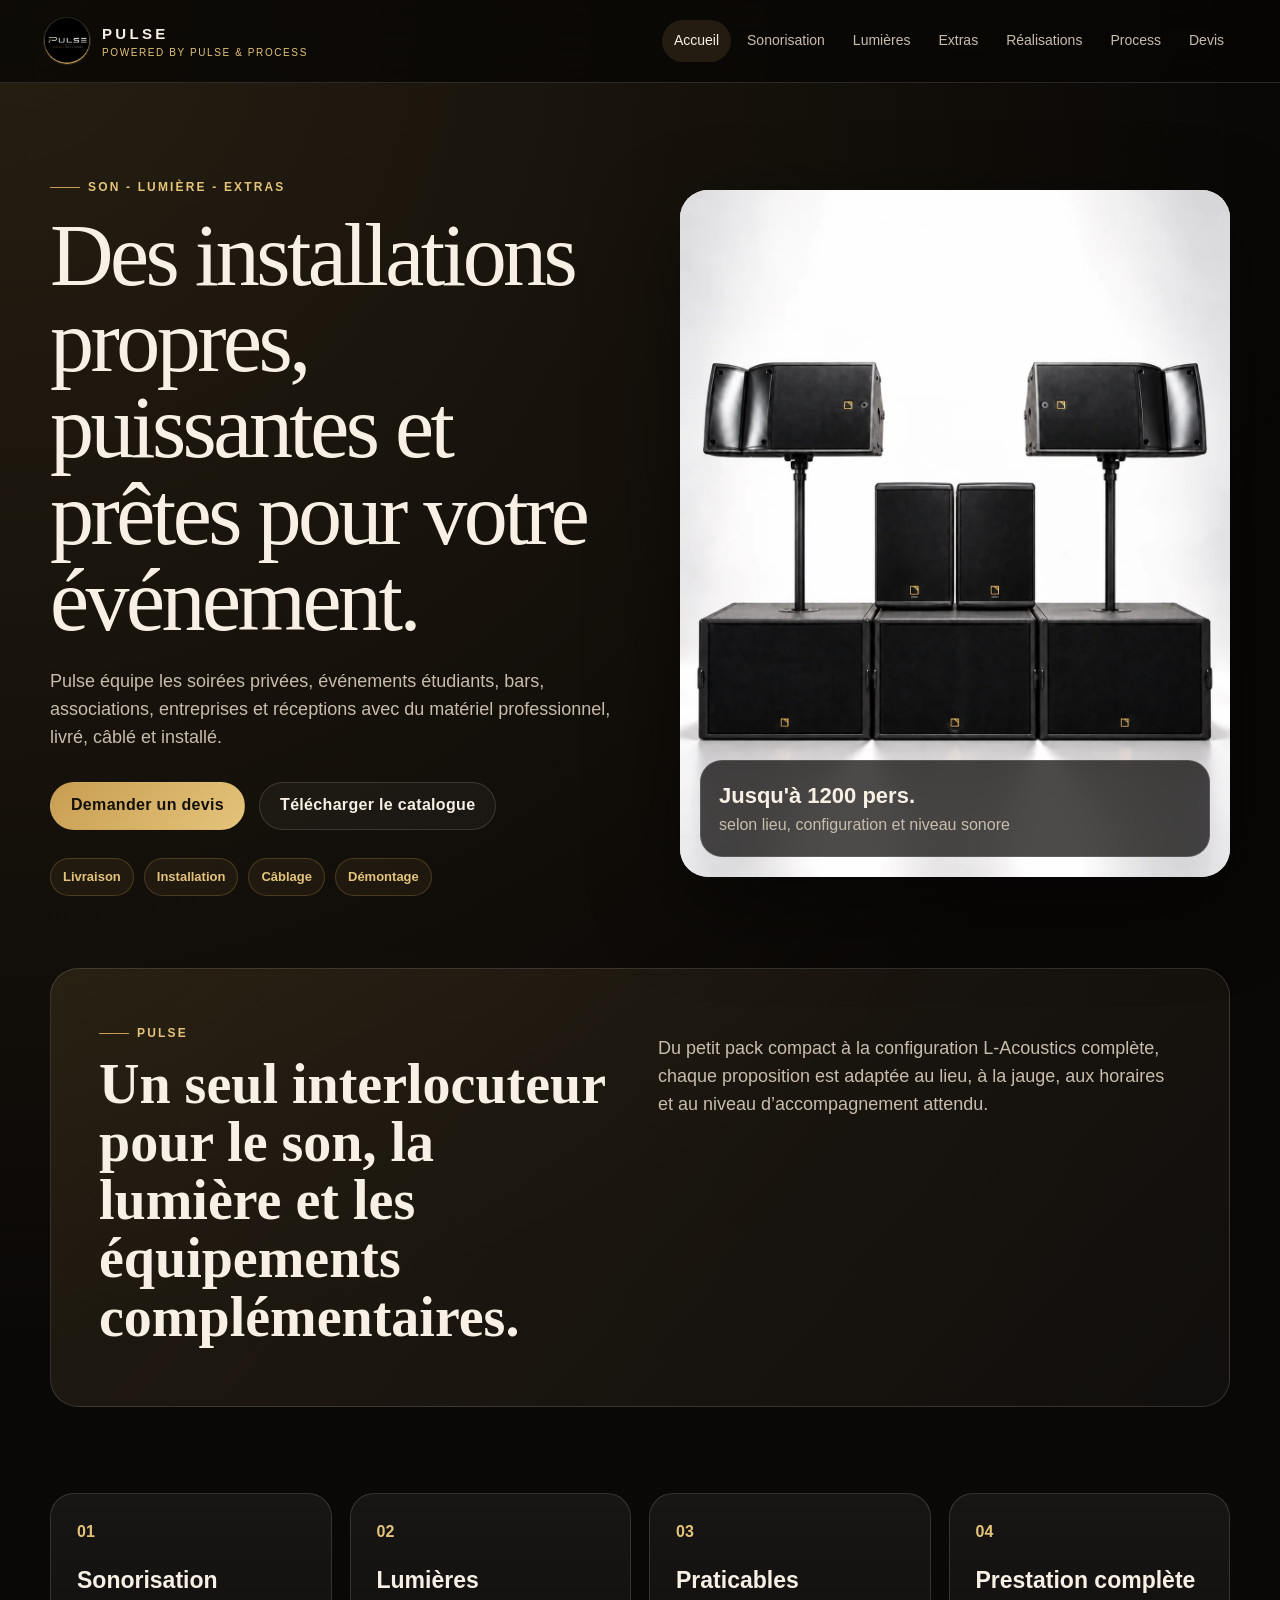
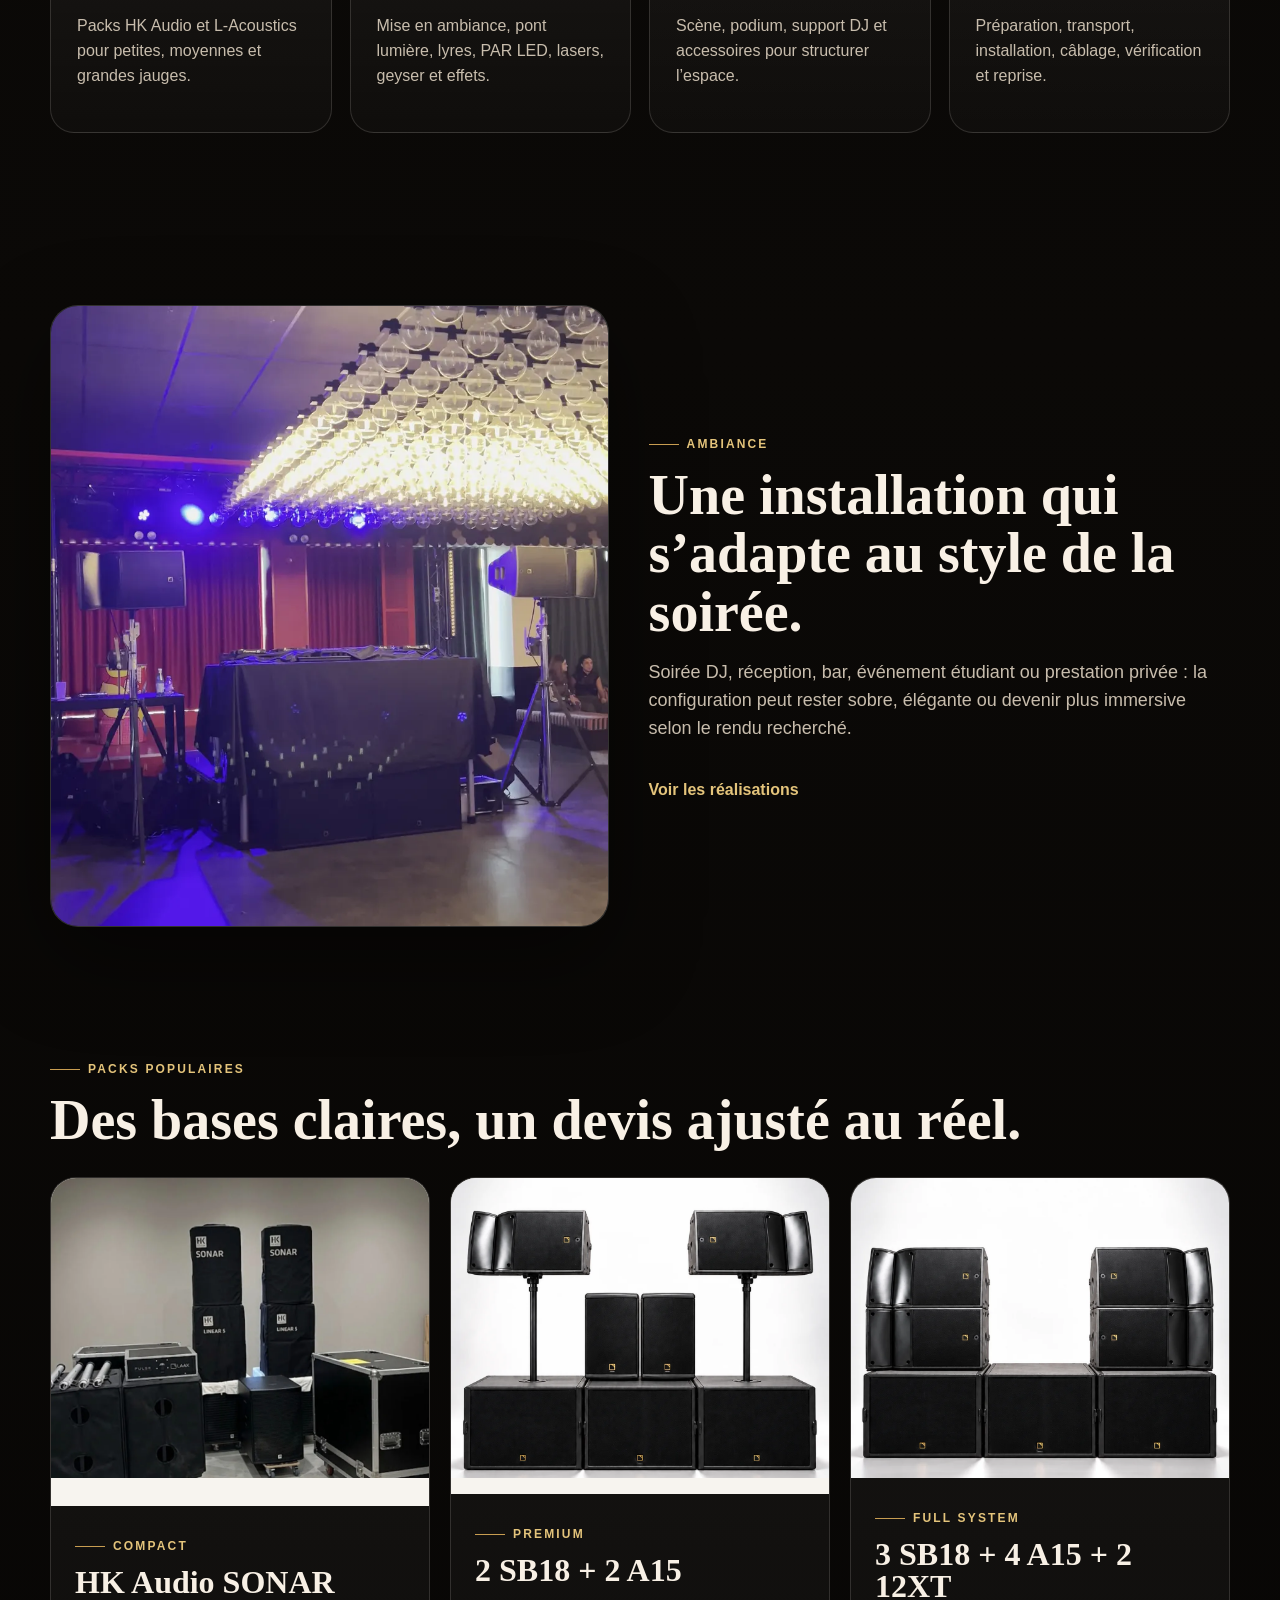
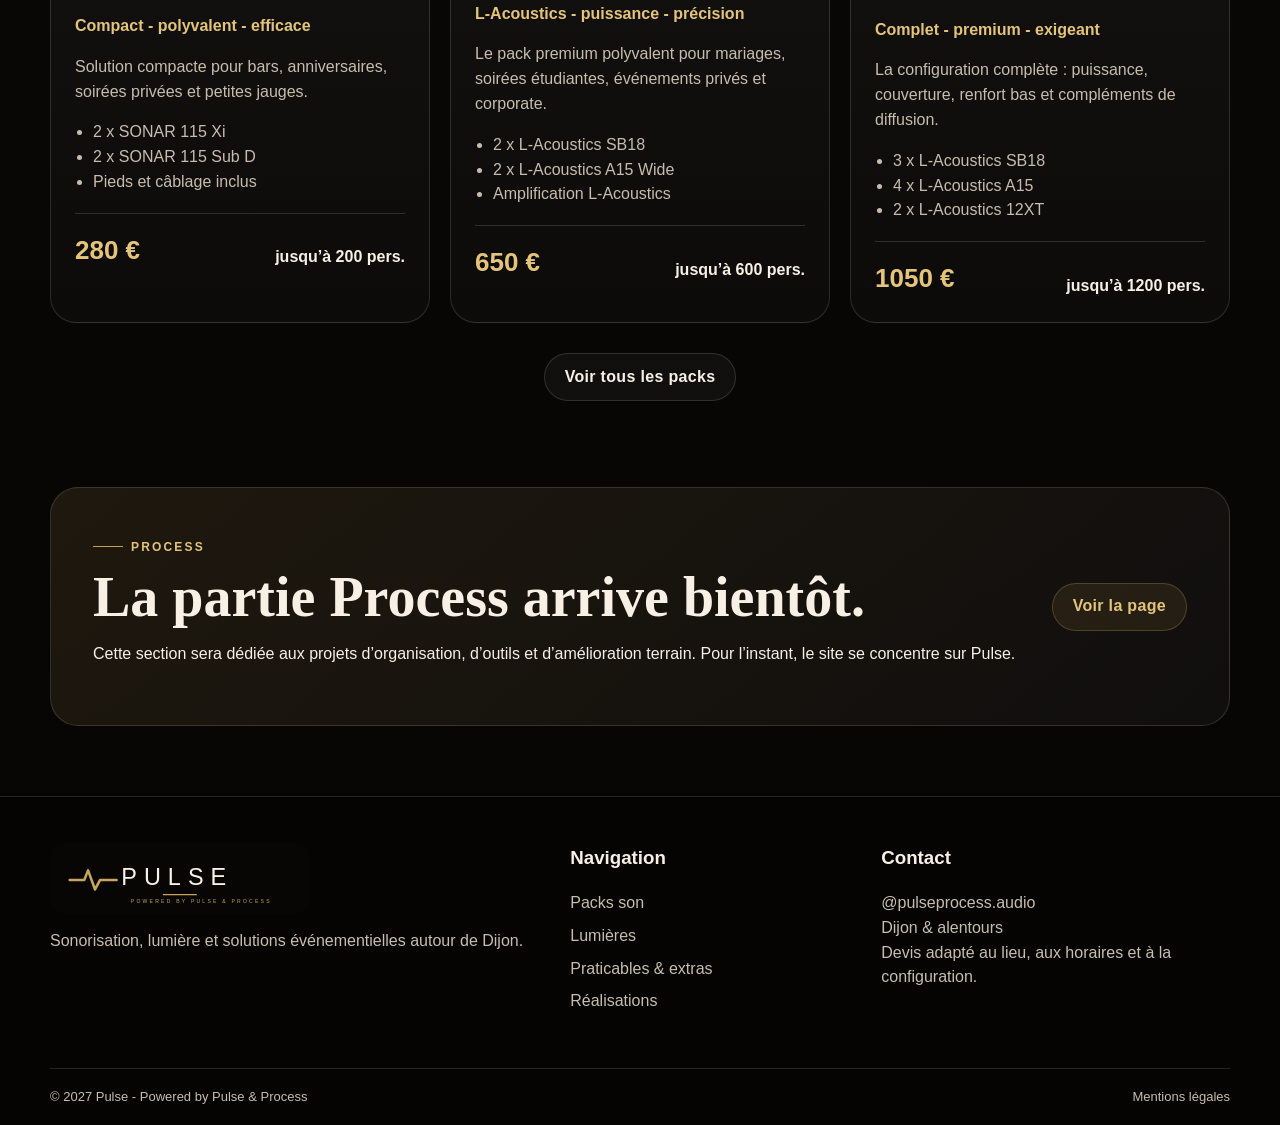
==== commit 4aa3f3ff: "Add files via upload" ====
--- a/index.html
+++ b/index.html
@@ -3,120 +3,133 @@
 <head>
   <meta charset="utf-8">
   <meta name="viewport" content="width=device-width, initial-scale=1">
-  <title>Pulse & Process — Son, lumière, process terrain et aménagements</title>
-  <meta name="description" content="Pulse & Process accompagne les événements et les organisations : sonorisation, lumière, amélioration terrain, aménagements, CAO, SMED, Excel et outils de suivi.">
-  <meta property="og:title" content="Pulse & Process — Son, lumière, process terrain et aménagements">
-  <meta property="og:description" content="Pulse & Process accompagne les événements et les organisations : sonorisation, lumière, amélioration terrain, aménagements, CAO, SMED, Excel et outils de suivi.">
-  <meta property="og:type" content="website">
-  <meta property="og:url" content="https://pulseprocess.fr">
-  <meta name="theme-color" content="#05070b">
-  <link rel="icon" href="favicon.svg" type="image/svg+xml">
-  <link rel="preload" href="styles.css" as="style">
+  <title>Pulse - Sonorisation, lumière et location événementielle à Dijon</title>
+  <meta name="description" content="Location de matériel événementiel, sonorisation, lumière, praticables, livraison et installation autour de Dijon.">
+  <link rel="icon" href="favicon.png">
   <link rel="stylesheet" href="styles.css">
 </head>
-<body>
-<header class="site-header" data-header>
-  <a class="brand" href="index.html" aria-label="Accueil Pulse & Process"><span class="brand-mark"><svg viewBox="0 0 80 80" xmlns="http://www.w3.org/2000/svg" aria-hidden="true">
-<rect x="4" y="4" width="72" height="72" rx="22" fill="currentColor" opacity=".12"/>
-<path d="M14 47h12l4-22 9 41 7-30h22" fill="none" stroke="currentColor" stroke-width="5" stroke-linecap="round" stroke-linejoin="round"/>
-<path d="M19 22h16c12 0 18 6 18 17s-7 18-19 18h-9" fill="none" stroke="currentColor" stroke-width="6" stroke-linecap="round"/>
-</svg></span><span><strong>Pulse &amp; Process</strong><em>Son · lumière · process terrain</em></span></a>
-  <button class="menu-toggle" type="button" aria-label="Ouvrir le menu" data-menu-toggle><span></span><span></span></button>
-  <nav class="site-nav" data-nav><a class="nav-link is-active" href="index.html">Accueil</a>
-<a class="nav-link " href="pulse.html">Pulse</a>
-<a class="nav-link " href="process.html">Process</a>
-<a class="nav-link " href="realisations.html">Réalisations</a>
-<a class="nav-link " href="contact.html">Contact</a></nav>
-  <a class="header-cta" href="contact.html">Présenter un projet</a>
-</header>
+<body><header class="site-header" data-header>
+      <a class="brand" href="index.html" aria-label="Accueil Pulse">
+        <img src="pulse-logo-circle.png" alt="Logo Pulse" />
+        <span><strong>PULSE</strong><small>Powered by Pulse & Process</small></span>
+      </a>
+      <button class="menu-btn" type="button" aria-label="Ouvrir le menu" data-menu-button><span></span><span></span></button>
+      <nav class="main-nav" data-menu><a href="index.html" class="active">Accueil</a><a href="sonorisation.html" class="">Sonorisation</a><a href="lumieres.html" class="">Lumières</a><a href="extras.html" class="">Extras</a><a href="realisations.html" class="">Réalisations</a><a href="process.html" class="">Process</a><a href="contact.html" class="">Devis</a></nav>
+    </header>
 <main>
-<section class="hero home-hero">
-  <div class="hero-copy reveal">
-    <p class="eyebrow">Pulse &amp; Process</p>
-    <h1>Équiper les événements. Optimiser les espaces et les méthodes.</h1>
-    <p class="hero-lead">Deux pôles clairs pour répondre à des besoins concrets : <strong>Pulse</strong> pour la sonorisation, la lumière et l’installation événementielle ; <strong>Process</strong> pour l’amélioration terrain, les aménagements, la CAO et les outils de pilotage.</p>
-    <div class="hero-actions">
-      <a class="btn primary" href="pulse.html">Besoin événementiel</a>
-      <a class="btn ghost" href="process.html">Besoin process / aménagement</a>
+  <section class="hero split-hero">
+    <div class="hero-copy reveal">
+      <span class="eyebrow">Son - lumière - extras</span>
+      <h1>Des installations propres, puissantes et prêtes pour votre événement.</h1>
+      <p>Pulse équipe les soirées privées, événements étudiants, bars, associations, entreprises et réceptions avec du matériel professionnel, livré, câblé et installé.</p>
+      <div class="hero-actions">
+        <a href="contact.html" class="btn primary">Demander un devis</a>
+        <a href="catalogue-pulse-2027.pdf" class="btn ghost" download>Télécharger le catalogue</a>
+      </div>
+      <div class="trust-row">
+        <span>Livraison</span><span>Installation</span><span>Câblage</span><span>Démontage</span>
+      </div>
     </div>
-  </div>
-  <div class="home-duo reveal delay-1">
-    <a class="universe-card" href="pulse.html">
-      <img src="pulse-hall-wide.webp" alt="Installation son et lumière dans une salle de réception">
-      <div class="universe-content"><span>Pulse</span><h2>Son, lumière & événementiel</h2><p>Location, installation et mise en ambiance pour événements privés, associatifs ou professionnels.</p></div>
-    </a>
-    <a class="universe-card process" href="process.html">
-      <img src="process-platform-real-2.webp" alt="Plateforme industrielle installée autour d’un palettiseur">
-      <div class="universe-content"><span>Process</span><h2>Process, espaces & outils</h2><p>Diagnostic terrain, SMED, flux, CAO, aménagements et outils de suivi simples.</p></div>
-    </a>
-  </div>
-</section>
+    <div class="hero-media reveal delay">
+      <img src="hero-lacoustics.webp" alt="Système L-Acoustics Pulse" />
+      <div class="hero-card"><strong>Jusqu'à 1200 pers.</strong><span>selon lieu, configuration et niveau sonore</span></div>
+    </div>
+  </section>
 
-<section class="section split-intro">
-  <div class="section-heading reveal">
-    <p class="eyebrow">Approche</p>
-    <h2>Un projet clair, une réponse adaptée, un résultat exploitable.</h2>
-  </div>
-  <div class="pillars-grid">
-    <article class="pillar reveal">
-      <img src="pulse-cour-tech.webp" alt="Montage technique son et lumière en cour intérieure">
-      <div><span class="pill">Pulse</span><h3>Événements prêts à fonctionner</h3><p>Matériel dimensionné, implantation cohérente, installation propre et vérification avant exploitation.</p><a href="pulse.html" class="text-link">Voir Pulse</a></div>
+  <section class="section intro-band reveal">
+    <div>
+      <span class="eyebrow">PULSE</span>
+      <h2>Un seul interlocuteur pour le son, la lumière et les équipements complémentaires.</h2>
+    </div>
+    <p>Du petit pack compact à la configuration L-Acoustics complète, chaque proposition est adaptée au lieu, à la jauge, aux horaires et au niveau d’accompagnement attendu.</p>
+  </section>
+
+  <section class="section cards-4">
+    <a class="service-card reveal" href="sonorisation.html"><span>01</span><h3>Sonorisation</h3><p>Packs HK Audio et L-Acoustics pour petites, moyennes et grandes jauges.</p></a>
+    <a class="service-card reveal" href="lumieres.html"><span>02</span><h3>Lumières</h3><p>Mise en ambiance, pont lumière, lyres, PAR LED, lasers, geyser et effets.</p></a>
+    <a class="service-card reveal" href="extras.html"><span>03</span><h3>Praticables</h3><p>Scène, podium, support DJ et accessoires pour structurer l’espace.</p></a>
+    <a class="service-card reveal" href="contact.html"><span>04</span><h3>Prestation complète</h3><p>Préparation, transport, installation, câblage, vérification et reprise.</p></a>
+  </section>
+
+  <section class="section feature-grid">
+    <div class="feature-media reveal"><video src="pulse-light-loop.mp4" poster="video-light-poster.webp" autoplay muted loop playsinline></video></div>
+    <div class="feature-copy reveal delay">
+      <span class="eyebrow">Ambiance</span>
+      <h2>Une installation qui s’adapte au style de la soirée.</h2>
+      <p>Soirée DJ, réception, bar, événement étudiant ou prestation privée : la configuration peut rester sobre, élégante ou devenir plus immersive selon le rendu recherché.</p>
+      <a href="realisations.html" class="text-link">Voir les réalisations</a>
+    </div>
+  </section>
+
+  <section class="section highlight-packs reveal">
+    <div class="section-title">
+      <span class="eyebrow">Packs populaires</span>
+      <h2>Des bases claires, un devis ajusté au réel.</h2>
+    </div>
+    <div class="mini-pack-grid">
+      <article class="pack-card">
+      <div class="pack-image"><img src="stock-materiel.webp" alt="HK Audio SONAR"></div>
+      <div class="pack-content">
+        <span class="eyebrow">Compact</span>
+        <h3>HK Audio SONAR</h3>
+        <p class="pack-subtitle">Compact - polyvalent - efficace</p>
+        <p>Solution compacte pour bars, anniversaires, soirées privées et petites jauges.</p>
+        <ul><li>2 x SONAR 115 Xi</li><li>2 x SONAR 115 Sub D</li><li>Pieds et câblage inclus</li></ul>
+        <div class="pack-meta"><strong>280 €</strong><span>jusqu’à 200 pers.</span></div>
+      </div>
+    </article><article class="pack-card">
+      <div class="pack-image"><img src="lacoustics-xt.webp" alt="2 SB18 + 2 A15"></div>
+      <div class="pack-content">
+        <span class="eyebrow">Premium</span>
+        <h3>2 SB18 + 2 A15</h3>
+        <p class="pack-subtitle">L-Acoustics - puissance - précision</p>
+        <p>Le pack premium polyvalent pour mariages, soirées étudiantes, événements privés et corporate.</p>
+        <ul><li>2 x L-Acoustics SB18</li><li>2 x L-Acoustics A15 Wide</li><li>Amplification L-Acoustics</li></ul>
+        <div class="pack-meta"><strong>650 €</strong><span>jusqu’à 600 pers.</span></div>
+      </div>
+    </article><article class="pack-card">
+      <div class="pack-image"><img src="lacoustics-full.webp" alt="3 SB18 + 4 A15 + 2 12XT"></div>
+      <div class="pack-content">
+        <span class="eyebrow">Full system</span>
+        <h3>3 SB18 + 4 A15 + 2 12XT</h3>
+        <p class="pack-subtitle">Complet - premium - exigeant</p>
+        <p>La configuration complète : puissance, couverture, renfort bas et compléments de diffusion.</p>
+        <ul><li>3 x L-Acoustics SB18</li><li>4 x L-Acoustics A15</li><li>2 x L-Acoustics 12XT</li></ul>
+        <div class="pack-meta"><strong>1050 €</strong><span>jusqu’à 1200 pers.</span></div>
+      </div>
     </article>
-    <article class="pillar reveal delay-1">
-      <img src="process-layout-model.webp" alt="Modélisation d’un aménagement technique en CAO">
-      <div><span class="pill process">Process</span><h3>Solutions pensées pour le terrain</h3><p>Observation, analyse des flux, conception d’implantations, amélioration des temps de changement et outils de suivi.</p><a href="process.html" class="text-link">Voir Process</a></div>
-    </article>
-  </div>
-</section>
+    </div>
+    <div class="center"><a href="sonorisation.html" class="btn ghost">Voir tous les packs</a></div>
+  </section>
 
-<section class="section proof-section">
-  <div class="section-heading reveal">
-    <p class="eyebrow">Ce que cela couvre</p>
-    <h2>Des prestations visibles, des méthodes structurées.</h2>
-  </div>
-  <div class="service-overview">
-    <article class="overview-card reveal"><span>01</span><h3>Sonorisation & lumière</h3><p>Soirées, événements privés, associations, lieux de réception, restaurants, bars ou espaces professionnels.</p></article>
-    <article class="overview-card reveal delay-1"><span>02</span><h3>Amélioration terrain</h3><p>Réduction des pertes de temps, SMED, flux, déplacements, postes de travail, standards et checklists.</p></article>
-    <article class="overview-card reveal delay-2"><span>03</span><h3>Aménagements & supports</h3><p>Implantations, plateformes, supports techniques, vitrines LED, remise en état ou remplacement d’éléments.</p></article>
-  </div>
-</section>
-
-<section class="section wide-proof">
-  <div class="wide-proof-copy reveal">
-    <p class="eyebrow">Réalisations & études</p>
-    <h2>Des preuves visuelles pour comprendre rapidement le niveau d’intervention.</h2>
-    <p>La galerie regroupe des installations événementielles, des travaux de CAO, des mises en plan, des implantations réelles, des démarches SMED, des aménagements et des supports spécifiques.</p>
-    <a class="btn ghost" href="realisations.html">Voir les réalisations</a>
-  </div>
-  <div class="wide-proof-media reveal delay-1">
-    <img src="process-platform-cao.webp" alt="Modélisation CAO d’une plateforme industrielle">
-    <img src="pulse-bar-red.webp" alt="Installation événementielle avec ambiance lumineuse rouge">
-  </div>
-</section>
-
-<section class="cta-section reveal">
-  <p class="eyebrow">Projet</p>
-  <h2>Un événement à équiper, un espace à aménager ou une organisation à améliorer ?</h2>
-  <p>Un premier échange permet de cadrer le besoin, les contraintes, le niveau d’intervention et les prochaines étapes.</p>
-  <a class="btn primary" href="contact.html">Présenter un projet</a>
-</section>
+  <section class="section process-teaser reveal">
+    <div>
+      <span class="eyebrow">Process</span>
+      <h2>La partie Process arrive bientôt.</h2>
+      <p>Cette section sera dédiée aux projets d’organisation, d’outils et d’amélioration terrain. Pour l’instant, le site se concentre sur Pulse.</p>
+    </div>
+    <a href="process.html" class="btn soft">Voir la page</a>
+  </section>
 </main>
-<footer class="footer">
-  <div class="footer-grid">
-    <div>
-      <a class="brand footer-brand" href="index.html"><span class="brand-mark"><svg viewBox="0 0 80 80" xmlns="http://www.w3.org/2000/svg" aria-hidden="true">
-<rect x="4" y="4" width="72" height="72" rx="22" fill="currentColor" opacity=".12"/>
-<path d="M14 47h12l4-22 9 41 7-30h22" fill="none" stroke="currentColor" stroke-width="5" stroke-linecap="round" stroke-linejoin="round"/>
-<path d="M19 22h16c12 0 18 6 18 17s-7 18-19 18h-9" fill="none" stroke="currentColor" stroke-width="6" stroke-linecap="round"/>
-</svg></span><span><strong>Pulse &amp; Process</strong><em>Équiper · Optimiser · Aménager</em></span></a>
-      <p>Pulse &amp; Process accompagne les événements, les espaces et les organisations avec une approche concrète : installation, analyse terrain, conception et outils de pilotage.</p>
-    </div>
-    <div><h3>Pulse</h3><a href="pulse.html#sonorisation">Sonorisation</a><a href="pulse.html#lumiere">Lumière</a><a href="pulse.html#installation">Installation événementielle</a></div>
-    <div><h3>Process</h3><a href="process.html#diagnostic">Diagnostic terrain</a><a href="process.html#smed">SMED</a><a href="process.html#amenagements">Aménagements</a><a href="process.html#outils">Outils de suivi</a></div>
-    <div><h3>Contact</h3><a href="mailto:contact@pulseprocess.fr">contact@pulseprocess.fr</a><a href="contact.html">Demander un échange</a><a href="mentions-legales.html">Mentions légales</a></div>
-  </div>
-  <div class="footer-bottom"><span>© 2026 Pulse &amp; Process</span><span>pulseprocess.fr</span></div>
-</footer>
-<script src="script.js" defer></script>
+<footer class="site-footer">
+      <div class="footer-grid">
+        <div>
+          <img src="pulse-wordmark.svg" class="footer-logo" alt="Pulse" />
+          <p>Sonorisation, lumière et solutions événementielles autour de Dijon.</p>
+        </div>
+        <div>
+          <h3>Navigation</h3>
+          <a href="sonorisation.html">Packs son</a>
+          <a href="lumieres.html">Lumières</a>
+          <a href="extras.html">Praticables & extras</a>
+          <a href="realisations.html">Réalisations</a>
+        </div>
+        <div>
+          <h3>Contact</h3>
+          <p>@pulseprocess.audio<br>Dijon & alentours<br>Devis adapté au lieu, aux horaires et à la configuration.</p>
+        </div>
+      </div>
+      <div class="footer-bottom"><span>© 2027 Pulse - Powered by Pulse & Process</span><a href="mentions-legales.html">Mentions légales</a></div>
+    </footer><script src="script.js"></script>
 </body>
 </html>
--- a/styles.css
+++ b/styles.css
@@ -1,7 +1,22 @@
 
 :root{
-  --bg:#05070b;--bg2:#08111f;--panel:#0d1424;--panel2:#111a2d;--text:#f8fafc;--muted:#a8b3c7;--soft:#dbeafe;--line:rgba(255,255,255,.12);--line2:rgba(255,255,255,.2);--blue:#38bdf8;--cyan:#67e8f9;--amber:#fbbf24;--white:#fff;--radius:28px;--shadow:0 26px 90px rgba(0,0,0,.42);--max:1180px}
-*{box-sizing:border-box}html{scroll-behavior:smooth}body{margin:0;background:radial-gradient(circle at 15% -10%,rgba(56,189,248,.20),transparent 33%),radial-gradient(circle at 90% 0%,rgba(251,191,36,.10),transparent 28%),linear-gradient(180deg,#05070b 0%,#060b15 44%,#05070b 100%);color:var(--text);font-family:Inter,ui-sans-serif,system-ui,-apple-system,BlinkMacSystemFont,"Segoe UI",sans-serif;line-height:1.55;overflow-x:hidden}a{color:inherit;text-decoration:none}img,video{display:block;max-width:100%}strong{color:#fff}.site-header{position:sticky;top:0;z-index:50;min-height:78px;display:flex;align-items:center;gap:24px;padding:0 clamp(18px,3vw,42px);background:rgba(5,7,11,.80);backdrop-filter:blur(18px);border-bottom:1px solid var(--line)}.brand{display:inline-flex;align-items:center;gap:12px;min-width:max-content}.brand-mark{width:42px;height:42px;display:grid;place-items:center;color:var(--blue)}.brand-mark svg{width:42px;height:42px}.brand strong{display:block;font-size:18px;letter-spacing:-.03em}.brand em{display:block;font-style:normal;color:var(--muted);font-size:12px;margin-top:-2px}.site-nav{display:flex;gap:4px;margin-left:auto}.nav-link{padding:10px 13px;border-radius:999px;color:#cbd5e1;font-weight:800;font-size:14px}.nav-link:hover,.nav-link.is-active{background:rgba(255,255,255,.07);color:#fff}.header-cta{border:1px solid var(--line);background:rgba(255,255,255,.05);border-radius:999px;padding:11px 15px;font-weight:900}.menu-toggle{display:none;margin-left:auto;background:none;border:0;width:42px;height:42px}.menu-toggle span{display:block;height:2px;background:#fff;margin:8px 0;border-radius:2px}.hero{max-width:calc(var(--max) + 90px);margin:0 auto;padding:90px 22px 68px;display:grid;grid-template-columns:.9fr 1.1fr;gap:48px;align-items:center}.home-hero{min-height:calc(100vh - 80px)}.compact-hero{max-width:930px;margin:0 auto;padding:86px 22px 36px}.eyebrow{color:var(--blue);font-weight:950;text-transform:uppercase;letter-spacing:.18em;font-size:12px;margin:0 0 14px}.hero h1,.compact-hero h1{font-size:clamp(42px,6.2vw,84px);line-height:.94;letter-spacing:-.065em;margin:0}.section-heading h2,.split-copy h2,.feature-copy h2,.cta-section h2,.contact-panel h2,.wide-proof-copy h2{font-size:clamp(32px,4.2vw,60px);line-height:1;letter-spacing:-.055em;margin:0}.hero-lead,.section-heading p,.split-copy p,.feature-copy p,.contact-options p,.footer p,.form-note,.wide-proof-copy p{color:var(--muted);font-size:clamp(16px,1.5vw,20px);max-width:760px}.hero-actions{display:flex;gap:14px;flex-wrap:wrap;margin-top:30px}.btn{display:inline-flex;align-items:center;justify-content:center;border-radius:999px;padding:14px 20px;font-weight:950;transition:.25s;border:1px solid transparent;cursor:pointer}.btn.primary{background:linear-gradient(135deg,var(--blue),#a5f3fc);color:#03111d;box-shadow:0 16px 40px rgba(56,189,248,.18)}.btn.ghost{border-color:var(--line);background:rgba(255,255,255,.045);color:#fff}.btn:hover{transform:translateY(-2px)}.section{max-width:var(--max);margin:0 auto;padding:82px 22px}.section-heading{margin-bottom:34px}.home-duo{display:grid;grid-template-columns:1fr 1fr;gap:18px}.universe-card{position:relative;min-height:610px;border:1px solid var(--line);border-radius:var(--radius);overflow:hidden;background:#111;box-shadow:var(--shadow);transition:.25s}.universe-card:hover{transform:translateY(-5px);border-color:rgba(56,189,248,.34)}.universe-card img{width:100%;height:100%;object-fit:cover}.universe-card.process img{object-position:center}.universe-card:after{content:"";position:absolute;inset:0;background:linear-gradient(180deg,rgba(0,0,0,.03),rgba(0,0,0,.83))}.universe-content{position:absolute;inset:auto 0 0 0;z-index:2;padding:28px}.universe-content span,.pill,.portfolio-item span,.gallery-card span,.overview-card span{display:inline-flex;color:#06111f;background:var(--blue);text-transform:uppercase;letter-spacing:.14em;font-size:11px;font-weight:950;border-radius:999px;padding:7px 10px;margin-bottom:12px}.universe-card.process span,.pill.process{background:var(--amber)}.universe-content h2{font-size:32px;line-height:1;margin:0 0 9px;letter-spacing:-.045em}.universe-content p{margin:0;color:#d7e4f4}.pillars-grid{display:grid;gap:20px}.pillar{display:grid;grid-template-columns:.9fr 1fr;overflow:hidden;border:1px solid var(--line);border-radius:var(--radius);background:linear-gradient(180deg,rgba(255,255,255,.07),rgba(255,255,255,.035))}.pillar img{height:100%;min-height:380px;width:100%;object-fit:cover}.pillar div{padding:34px}.pillar h3{font-size:32px;line-height:1.06;letter-spacing:-.045em;margin:6px 0 14px}.pillar p{color:var(--muted);font-size:18px}.text-link{font-weight:950;color:#dff7ff;display:inline-flex;margin-top:12px}.proof-section{padding-top:50px}.service-overview{display:grid;grid-template-columns:repeat(3,1fr);gap:18px}.overview-card{padding:28px;border:1px solid var(--line);border-radius:var(--radius);background:rgba(255,255,255,.045)}.overview-card h3{font-size:26px;line-height:1.08;margin:6px 0 10px;letter-spacing:-.035em}.overview-card p{margin:0;color:var(--muted)}.wide-proof{display:grid;grid-template-columns:.84fr 1.16fr;gap:42px;align-items:center;border-top:1px solid var(--line);border-bottom:1px solid var(--line);max-width:none;background:linear-gradient(135deg,rgba(56,189,248,.08),rgba(255,255,255,.035));padding-left:max(22px,calc((100vw - var(--max))/2));padding-right:max(22px,calc((100vw - var(--max))/2))}.wide-proof-media{display:grid;grid-template-columns:1fr 1fr;gap:16px}.wide-proof-media img{height:420px;width:100%;object-fit:cover;border:1px solid var(--line);border-radius:var(--radius);box-shadow:var(--shadow)}.page-hero-media{border:1px solid var(--line);border-radius:var(--radius);overflow:hidden;background:#111;box-shadow:var(--shadow)}.page-hero-media img,.page-hero-media video{width:100%;height:590px;object-fit:cover}.page-hero-media.contain img{object-fit:contain;background:#fff}.split-section{display:grid;grid-template-columns:.82fr 1.18fr;gap:42px;align-items:start}.service-grid{display:grid;grid-template-columns:1fr 1fr;gap:16px}.service-card,.tool-card{background:rgba(255,255,255,.045);border:1px solid var(--line);border-radius:var(--radius);padding:24px}.service-card h3,.tool-card h3{font-size:22px;line-height:1.1;margin:0 0 8px}.service-card p,.tool-card p{margin:0;color:var(--muted)}.media-feature{display:grid;grid-template-columns:1fr .92fr;gap:42px;align-items:center}.media-feature.reverse{grid-template-columns:.92fr 1fr}.feature-img,.feature-video{border:1px solid var(--line);border-radius:var(--radius);overflow:hidden;background:#111;box-shadow:var(--shadow)}.feature-img img,.feature-video video{width:100%;height:520px;object-fit:cover}.feature-img.contain img{object-fit:contain;background:#fff}.check-list{padding:0;margin:22px 0 0;display:grid;gap:12px}.check-list li{list-style:none;position:relative;padding-left:30px;color:var(--soft)}.check-list li:before{content:"";position:absolute;left:0;top:.38em;width:16px;height:16px;border-radius:50%;background:var(--blue);box-shadow:0 0 24px rgba(56,189,248,.48)}.gallery-grid{display:grid;grid-template-columns:repeat(3,1fr);grid-auto-rows:355px;gap:18px}.gallery-card{position:relative;border:1px solid var(--line);border-radius:var(--radius);overflow:hidden;background:#111;transition:.25s}.gallery-card.large{grid-column:span 2;grid-row:span 2}.gallery-card img{width:100%;height:100%;object-fit:cover}.gallery-card:after{content:"";position:absolute;inset:0;background:linear-gradient(180deg,transparent 35%,rgba(0,0,0,.86))}.gallery-card div{position:absolute;left:0;right:0;bottom:0;z-index:2;padding:24px}.gallery-card h3{font-size:25px;line-height:1.08;letter-spacing:-.035em;margin:0}.metrics-grid{display:grid;grid-template-columns:repeat(4,1fr);gap:14px;margin-bottom:28px}.metrics-grid div{border:1px solid var(--line);border-radius:22px;background:rgba(255,255,255,.045);padding:22px}.metrics-grid strong{display:block;font-size:38px;line-height:1;color:#fff;letter-spacing:-.04em}.metrics-grid span{display:block;color:var(--muted);margin-top:8px}.case-strip{display:grid;grid-template-columns:1.12fr .88fr;gap:24px;align-items:center}.contain-img{width:100%;border-radius:var(--radius);border:1px solid var(--line);background:#fff;box-shadow:var(--shadow)}.case-copy{border:1px solid var(--line);border-radius:var(--radius);padding:28px;background:rgba(255,255,255,.045)}.case-copy h3{font-size:30px;line-height:1.05;margin:0 0 10px}.case-copy p{color:var(--muted)}.amenagement-grid,.process-tools-grid{display:grid;grid-template-columns:repeat(3,1fr);gap:18px}.process-tools-grid{grid-template-columns:repeat(4,1fr)}.amenagement-card{border:1px solid var(--line);border-radius:var(--radius);overflow:hidden;background:rgba(255,255,255,.045)}.amenagement-card img{width:100%;height:300px;object-fit:cover;background:#fff}.amenagement-card div{padding:22px}.amenagement-card h3{margin:0 0 8px;font-size:24px;line-height:1.08}.amenagement-card p{margin:0;color:var(--muted)}.filter-bar{display:flex;gap:10px;flex-wrap:wrap;margin-bottom:26px}.filter-btn{border:1px solid var(--line);background:rgba(255,255,255,.04);color:var(--text);padding:11px 16px;border-radius:999px;font-weight:950;cursor:pointer}.filter-btn.active{background:var(--blue);color:#06111f}.portfolio-grid{display:grid;grid-template-columns:repeat(3,1fr);gap:18px}.portfolio-grid.expanded{align-items:stretch}.portfolio-item{background:rgba(255,255,255,.045);border:1px solid var(--line);border-radius:var(--radius);overflow:hidden;padding-bottom:22px;transition:.25s}.portfolio-item:hover,.gallery-card:hover{transform:translateY(-4px);border-color:rgba(56,189,248,.34)}.portfolio-item.large{grid-column:span 2}.portfolio-item img{height:300px;width:100%;object-fit:cover;background:#fff}.portfolio-item.large img{height:410px}.portfolio-item img.contain{object-fit:contain;background:#fff;padding:8px}.portfolio-item h3,.portfolio-item p,.portfolio-item span{display:block;margin-left:22px;margin-right:22px}.portfolio-item span{margin-top:20px;width:max-content}.portfolio-item h3{font-size:24px;line-height:1.08;letter-spacing:-.035em;margin-top:6px;margin-bottom:8px}.portfolio-item p{color:var(--muted);margin-bottom:0}.portfolio-item.is-hidden{display:none}.contact-layout{display:grid;grid-template-columns:.78fr 1fr;gap:28px}.contact-options{display:grid;gap:14px}.contact-options a,.contact-panel{background:rgba(255,255,255,.045);border:1px solid var(--line);border-radius:var(--radius)}.contact-options a{padding:24px;transition:.25s}.contact-options a:hover{border-color:rgba(56,189,248,.35);transform:translateY(-3px)}.contact-options h3{font-size:24px;margin:8px 0}.contact-panel{padding:28px}.info-list{display:grid;gap:14px;margin:26px 0}.info-list div{border:1px solid var(--line);border-radius:18px;padding:16px;background:rgba(0,0,0,.18)}.info-list strong,.info-list span{display:block}.info-list span{color:var(--muted);margin-top:5px}.legal-content{max-width:850px}.legal-content h2{margin-top:34px}.legal-content p{color:var(--muted)}.cta-section{max-width:980px;margin:76px auto 104px;padding:54px 24px;text-align:center;border:1px solid rgba(56,189,248,.22);background:radial-gradient(circle at top,rgba(56,189,248,.18),rgba(255,255,255,.045));border-radius:calc(var(--radius) + 8px)}.cta-section p:not(.eyebrow){color:var(--muted);font-size:18px;margin:18px auto 28px;max-width:720px}.footer{border-top:1px solid var(--line);padding:54px 22px 26px;background:rgba(0,0,0,.22)}.footer-grid{max-width:var(--max);margin:0 auto;display:grid;grid-template-columns:2fr 1fr 1fr 1fr;gap:28px}.footer h3{font-size:15px;color:#fff}.footer a{display:block;color:var(--muted);margin:9px 0}.footer a:hover{color:#fff}.footer-bottom{max-width:var(--max);margin:40px auto 0;padding-top:20px;border-top:1px solid var(--line);display:flex;justify-content:space-between;color:#7f8da3;font-size:13px}.reveal{opacity:0;transform:translateY(24px);transition:opacity .72s ease,transform .72s ease}.reveal.is-visible{opacity:1;transform:none}.delay-1{transition-delay:.08s}.delay-2{transition-delay:.16s}.delay-3{transition-delay:.24s}
-@media (max-width:1080px){.hero{grid-template-columns:1fr;gap:30px}.home-duo{min-height:auto}.universe-card{min-height:460px}.wide-proof{grid-template-columns:1fr}.portfolio-grid{grid-template-columns:repeat(2,1fr)}.portfolio-item.large{grid-column:span 1}.portfolio-item.large img{height:300px}.process-tools-grid{grid-template-columns:repeat(2,1fr)}}
-@media (max-width:900px){.site-header{height:auto;min-height:72px;flex-wrap:wrap}.menu-toggle{display:block}.site-nav{order:3;width:100%;display:none;flex-direction:column;align-items:stretch;padding:10px 0 16px;margin-left:0}.site-nav.is-open{display:flex}.header-cta{display:none}.home-duo,.pillar,.split-section,.media-feature,.media-feature.reverse,.case-strip,.contact-layout{grid-template-columns:1fr}.service-overview,.service-grid,.amenagement-grid,.gallery-grid{grid-template-columns:1fr}.gallery-card.large{grid-column:auto;grid-row:auto}.gallery-grid{grid-auto-rows:320px}.band-grid,.text-cols{grid-template-columns:1fr}.metrics-grid{grid-template-columns:repeat(2,1fr)}.page-hero-media img,.page-hero-media video,.feature-img img,.feature-video video{height:420px}.pillar img{min-height:320px}.wide-proof-media img{height:320px}}
-@media (max-width:640px){.brand em{display:none}.hero{padding:66px 18px 44px}.section{padding:62px 18px}.compact-hero{padding:66px 18px 22px}.hero h1,.compact-hero h1{font-size:42px}.home-duo{grid-template-columns:1fr}.universe-card{min-height:420px}.service-overview,.portfolio-grid,.process-tools-grid,.metrics-grid{grid-template-columns:1fr}.page-hero-media img,.page-hero-media video,.feature-img img,.feature-video video{height:320px}.wide-proof-media{grid-template-columns:1fr}.portfolio-item img,.portfolio-item.large img{height:280px}.footer-grid{grid-template-columns:1fr}.footer-bottom{display:block}.contact-panel,.pillar div{padding:24px}.hero-actions .btn{width:100%}}
+  --bg:#070605;
+  --bg2:#0d0b08;
+  --panel:#15110d;
+  --panel2:#1f1a13;
+  --gold:#c89d51;
+  --gold2:#e4c47b;
+  --cream:#f8f0e5;
+  --muted:#c8bdad;
+  --line:rgba(248,240,229,.14);
+  --shadow:0 30px 90px rgba(0,0,0,.45);
+  --radius:28px;
+  --max:1180px;
+}
+*{box-sizing:border-box}
+html{scroll-behavior:smooth}
+body{margin:0;background:radial-gradient(circle at top left,rgba(200,157,81,.16),transparent 30%),linear-gradient(180deg,#070605,#0b0907 45%,#060504);color:var(--cream);font-family:-apple-system,BlinkMacSystemFont,"Segoe UI",Roboto,Inter,Arial,sans-serif;line-height:1.55;overflow-x:hidden}
+a{color:inherit;text-decoration:none}img,video{max-width:100%;display:block}button,input,textarea{font:inherit}.site-header{position:sticky;top:0;z-index:50;display:flex;align-items:center;justify-content:space-between;gap:24px;padding:18px clamp(18px,4vw,44px);background:rgba(7,6,5,.76);backdrop-filter:blur(18px);border-bottom:1px solid var(--line)}.brand{display:flex;align-items:center;gap:12px;min-width:max-content}.brand img{width:46px;height:46px;border-radius:50%;box-shadow:0 0 0 1px rgba(255,255,255,.1)}.brand strong{display:block;letter-spacing:.22em;font-size:15px}.brand small{display:block;color:var(--gold2);font-size:10px;letter-spacing:.16em;text-transform:uppercase}.main-nav{display:flex;align-items:center;gap:4px}.main-nav a{padding:10px 12px;border-radius:999px;color:var(--muted);font-size:14px}.main-nav a:hover,.main-nav a.active{background:rgba(200,157,81,.14);color:var(--cream)}.menu-btn{display:none;border:0;background:transparent;color:var(--cream);width:44px;height:44px;position:relative}.menu-btn span{display:block;width:24px;height:2px;background:var(--cream);margin:6px auto;transition:.2s}.section{width:min(var(--max),calc(100% - 40px));margin:0 auto;padding:86px 0}.hero,.page-hero{width:min(var(--max),calc(100% - 40px));margin:0 auto;padding:88px 0 72px}.split-hero{display:grid;grid-template-columns:1.03fr .97fr;gap:46px;align-items:center;min-height:calc(100svh - 88px)}.hero-copy h1,.page-hero h1,.coming-soon h1{font-family:Georgia,"Times New Roman",serif;font-weight:500;line-height:.98;letter-spacing:-.04em;font-size:clamp(46px,8vw,88px);margin:16px 0 24px}.hero-copy p,.page-hero p,.intro-band p,.feature-copy p,.coming-soon p{color:var(--muted);font-size:18px;max-width:680px}.eyebrow{display:inline-flex;align-items:center;gap:8px;text-transform:uppercase;letter-spacing:.18em;color:var(--gold2);font-size:12px;font-weight:700}.eyebrow:before{content:"";width:30px;height:1px;background:var(--gold)}.hero-actions{display:flex;gap:14px;flex-wrap:wrap;margin-top:30px}.btn{display:inline-flex;align-items:center;justify-content:center;min-height:48px;padding:0 20px;border-radius:999px;font-weight:800;letter-spacing:.02em;border:1px solid var(--line);transition:.2s}.btn.primary{background:linear-gradient(135deg,var(--gold),var(--gold2));color:#13100b;border-color:transparent}.btn.ghost{background:rgba(255,255,255,.04);color:var(--cream)}.btn.soft{background:rgba(200,157,81,.1);color:var(--gold2);border-color:rgba(200,157,81,.28)}.btn:hover{transform:translateY(-2px)}.text-link{display:inline-flex;margin-top:18px;color:var(--gold2);font-weight:800}.trust-row{display:flex;gap:10px;flex-wrap:wrap;margin-top:28px}.trust-row span,.included-strip span{border:1px solid rgba(200,157,81,.26);background:rgba(200,157,81,.08);color:var(--gold2);padding:8px 12px;border-radius:999px;font-size:13px;font-weight:800}.hero-media{position:relative;border-radius:var(--radius);overflow:hidden;background:linear-gradient(180deg,#eee,#ddd);box-shadow:var(--shadow);min-height:640px}.hero-media img{width:100%;height:100%;min-height:640px;object-fit:cover;object-position:center}.hero-card{position:absolute;left:20px;right:20px;bottom:20px;padding:18px;border-radius:22px;background:rgba(7,6,5,.72);backdrop-filter:blur(14px);border:1px solid rgba(255,255,255,.12)}.hero-card strong{display:block;font-size:22px}.hero-card span{color:var(--muted)}.intro-band{display:grid;grid-template-columns:1fr 1fr;gap:36px;padding:48px;border:1px solid var(--line);border-radius:var(--radius);background:linear-gradient(135deg,rgba(200,157,81,.13),rgba(255,255,255,.03))}.intro-band h2,.section-title h2,.feature-copy h2,.quote-panel h2,.process-teaser h2{font-family:Georgia,"Times New Roman",serif;font-size:clamp(32px,4.7vw,56px);line-height:1.04;margin:12px 0}.cards-4{display:grid;grid-template-columns:repeat(4,1fr);gap:18px}.service-card,.light-card,.contact-method{background:linear-gradient(180deg,rgba(255,255,255,.06),rgba(255,255,255,.025));border:1px solid var(--line);border-radius:24px;padding:26px;min-height:240px;transition:.2s}.service-card:hover,.pack-card:hover,.gallery-card:hover{transform:translateY(-4px);border-color:rgba(200,157,81,.38)}.service-card span{color:var(--gold2);font-weight:900}.service-card h3,.light-card h3,.contact-method h3{font-size:23px;margin:18px 0 10px}.service-card p,.light-card p,.contact-method span{color:var(--muted)}.feature-grid{display:grid;grid-template-columns:.98fr 1.02fr;gap:40px;align-items:center}.feature-grid.reverse{grid-template-columns:1fr 1fr}.feature-media{border-radius:var(--radius);overflow:hidden;border:1px solid var(--line);box-shadow:var(--shadow);background:#111}.feature-media img,.feature-media video{width:100%;height:620px;object-fit:cover}.highlight-packs{padding-top:40px}.section-title{margin-bottom:28px}.mini-pack-grid{display:grid;grid-template-columns:repeat(3,1fr);gap:20px}.pack-list{display:grid;grid-template-columns:repeat(2,1fr);gap:22px;padding-top:20px}.pack-card{display:grid;grid-template-columns:.86fr 1.14fr;background:linear-gradient(180deg,rgba(255,255,255,.06),rgba(255,255,255,.025));border:1px solid var(--line);border-radius:26px;overflow:hidden;transition:.2s}.mini-pack-grid .pack-card{grid-template-columns:1fr}.pack-image{background:#f7f4ef}.pack-image img{width:100%;height:100%;min-height:280px;object-fit:cover}.mini-pack-grid .pack-image img{height:300px}.pack-content{padding:24px}.pack-content h3{font-family:Georgia,"Times New Roman",serif;font-size:32px;line-height:1;margin:10px 0}.pack-content p{color:var(--muted)}.pack-subtitle{color:var(--gold2)!important;font-weight:800}.pack-content ul{padding-left:18px;color:var(--muted);margin:14px 0}.pack-meta{display:flex;align-items:end;justify-content:space-between;gap:16px;margin-top:18px;padding-top:16px;border-top:1px solid var(--line)}.pack-meta strong{font-size:26px;color:var(--gold2)}.pack-meta span{text-align:right;color:var(--cream);font-weight:800}.center{text-align:center;margin-top:30px}.process-teaser,.quote-panel{display:flex;align-items:center;justify-content:space-between;gap:24px;padding:42px;border-radius:var(--radius);background:linear-gradient(135deg,rgba(200,157,81,.12),rgba(255,255,255,.04));border:1px solid var(--line)}.page-hero{display:grid;grid-template-columns:1fr .9fr;gap:42px;align-items:center}.page-hero img,.page-hero video{width:100%;height:560px;object-fit:cover;border-radius:var(--radius);border:1px solid var(--line);box-shadow:var(--shadow);background:#eee}.catalogue-hero img{background:#f7f3ec}.dark-photo video{background:#111}.included-strip{display:flex;gap:10px;flex-wrap:wrap;padding:0 0 24px}.cards-5{display:grid;grid-template-columns:repeat(5,1fr);gap:16px}.light-card strong,.extra-card strong{display:inline-flex;margin-top:14px;color:var(--gold2);font-size:23px}.extra-list{display:grid;grid-template-columns:repeat(3,1fr);gap:20px}.extra-card{border:1px solid var(--line);border-radius:26px;overflow:hidden;background:linear-gradient(180deg,rgba(255,255,255,.06),rgba(255,255,255,.025))}.extra-card img{height:320px;width:100%;object-fit:cover;background:#f7f3ec}.extra-card div{padding:24px}.extra-card h3{font-size:26px;margin:10px 0}.extra-card p{color:var(--muted)}.gallery-grid{display:grid;grid-template-columns:repeat(4,1fr);gap:18px}.gallery-card{position:relative;border-radius:24px;overflow:hidden;border:1px solid var(--line);background:#111;min-height:360px;transition:.2s}.gallery-card img{width:100%;height:360px;object-fit:cover}.gallery-card:after{content:"";position:absolute;inset:0;background:linear-gradient(180deg,transparent 42%,rgba(0,0,0,.86))}.gallery-card div{position:absolute;z-index:2;left:18px;right:18px;bottom:18px}.gallery-card h3{margin:0 0 6px;font-size:20px}.gallery-card p{margin:0;color:var(--muted);font-size:14px}.coming-soon{width:min(820px,calc(100% - 40px));margin:0 auto;text-align:center;padding:120px 0 70px;min-height:70svh}.coming-soon img{width:140px;height:140px;margin:0 auto 28px;border-radius:50%;box-shadow:var(--shadow)}.contact-hero{grid-template-columns:1fr .75fr}.contact-card{border:1px solid var(--line);border-radius:var(--radius);padding:30px;background:linear-gradient(180deg,rgba(255,255,255,.08),rgba(255,255,255,.03))}.contact-card h2{margin-top:0}.contact-card li{margin:10px 0;color:var(--muted)}.contact-grid{display:grid;grid-template-columns:repeat(3,1fr);gap:18px}.contact-method p{font-size:24px;color:var(--gold2);font-weight:900}.legal{max-width:840px}.legal h1{font-family:Georgia,"Times New Roman",serif;font-size:54px}.legal p{color:var(--muted)}.site-footer{margin-top:70px;border-top:1px solid var(--line);background:#050403}.footer-grid{width:min(var(--max),calc(100% - 40px));margin:0 auto;padding:46px 0;display:grid;grid-template-columns:1.4fr .8fr 1fr;gap:32px}.footer-logo{width:260px}.site-footer p,.footer-grid a{color:var(--muted)}.footer-grid a{display:block;margin:8px 0}.footer-grid h3{margin-top:0;color:var(--cream)}.footer-bottom{width:min(var(--max),calc(100% - 40px));margin:0 auto;padding:18px 0;border-top:1px solid var(--line);display:flex;justify-content:space-between;color:var(--muted);font-size:13px}.reveal{opacity:0;transform:translateY(20px);transition:opacity .75s ease,transform .75s ease}.reveal.is-visible{opacity:1;transform:none}.delay{transition-delay:.12s}
+@media(max-width:1050px){.split-hero,.page-hero,.feature-grid,.feature-grid.reverse,.intro-band{grid-template-columns:1fr}.cards-4,.gallery-grid{grid-template-columns:repeat(2,1fr)}.cards-5{grid-template-columns:repeat(2,1fr)}.mini-pack-grid,.extra-list,.contact-grid{grid-template-columns:1fr}.pack-list{grid-template-columns:1fr}.hero-media,.hero-media img{min-height:520px}.page-hero img,.page-hero video,.feature-media img,.feature-media video{height:520px}.process-teaser{align-items:flex-start;flex-direction:column}.footer-grid{grid-template-columns:1fr 1fr}}
+@media(max-width:780px){.site-header{padding:14px 18px}.brand small{display:none}.menu-btn{display:block}.main-nav{position:fixed;top:75px;left:14px;right:14px;display:grid;gap:6px;padding:16px;background:rgba(7,6,5,.96);border:1px solid var(--line);border-radius:22px;box-shadow:var(--shadow);opacity:0;transform:translateY(-10px);pointer-events:none;transition:.2s}.main-nav.open{opacity:1;transform:none;pointer-events:auto}.section,.hero,.page-hero{width:min(100% - 28px,var(--max));padding:56px 0}.hero-copy h1,.page-hero h1,.coming-soon h1{font-size:42px}.hero-copy p,.page-hero p{font-size:16px}.hero-media,.hero-media img{min-height:460px}.cards-4,.cards-5,.gallery-grid{grid-template-columns:1fr}.pack-card{grid-template-columns:1fr}.pack-image img,.mini-pack-grid .pack-image img{height:310px;min-height:0}.page-hero img,.page-hero video,.feature-media img,.feature-media video{height:430px}.intro-band{padding:28px}.footer-grid{grid-template-columns:1fr}.footer-bottom{flex-direction:column;gap:8px}.pack-meta{align-items:flex-start;flex-direction:column}.pack-meta span{text-align:left}.gallery-card,.gallery-card img{height:380px}.hero-actions .btn{width:100%}}
+@media(max-width:460px){.hero-media,.hero-media img{min-height:390px}.page-hero img,.page-hero video,.feature-media img,.feature-media video{height:360px}.service-card,.light-card,.contact-method{min-height:auto}.footer-logo{width:210px}}
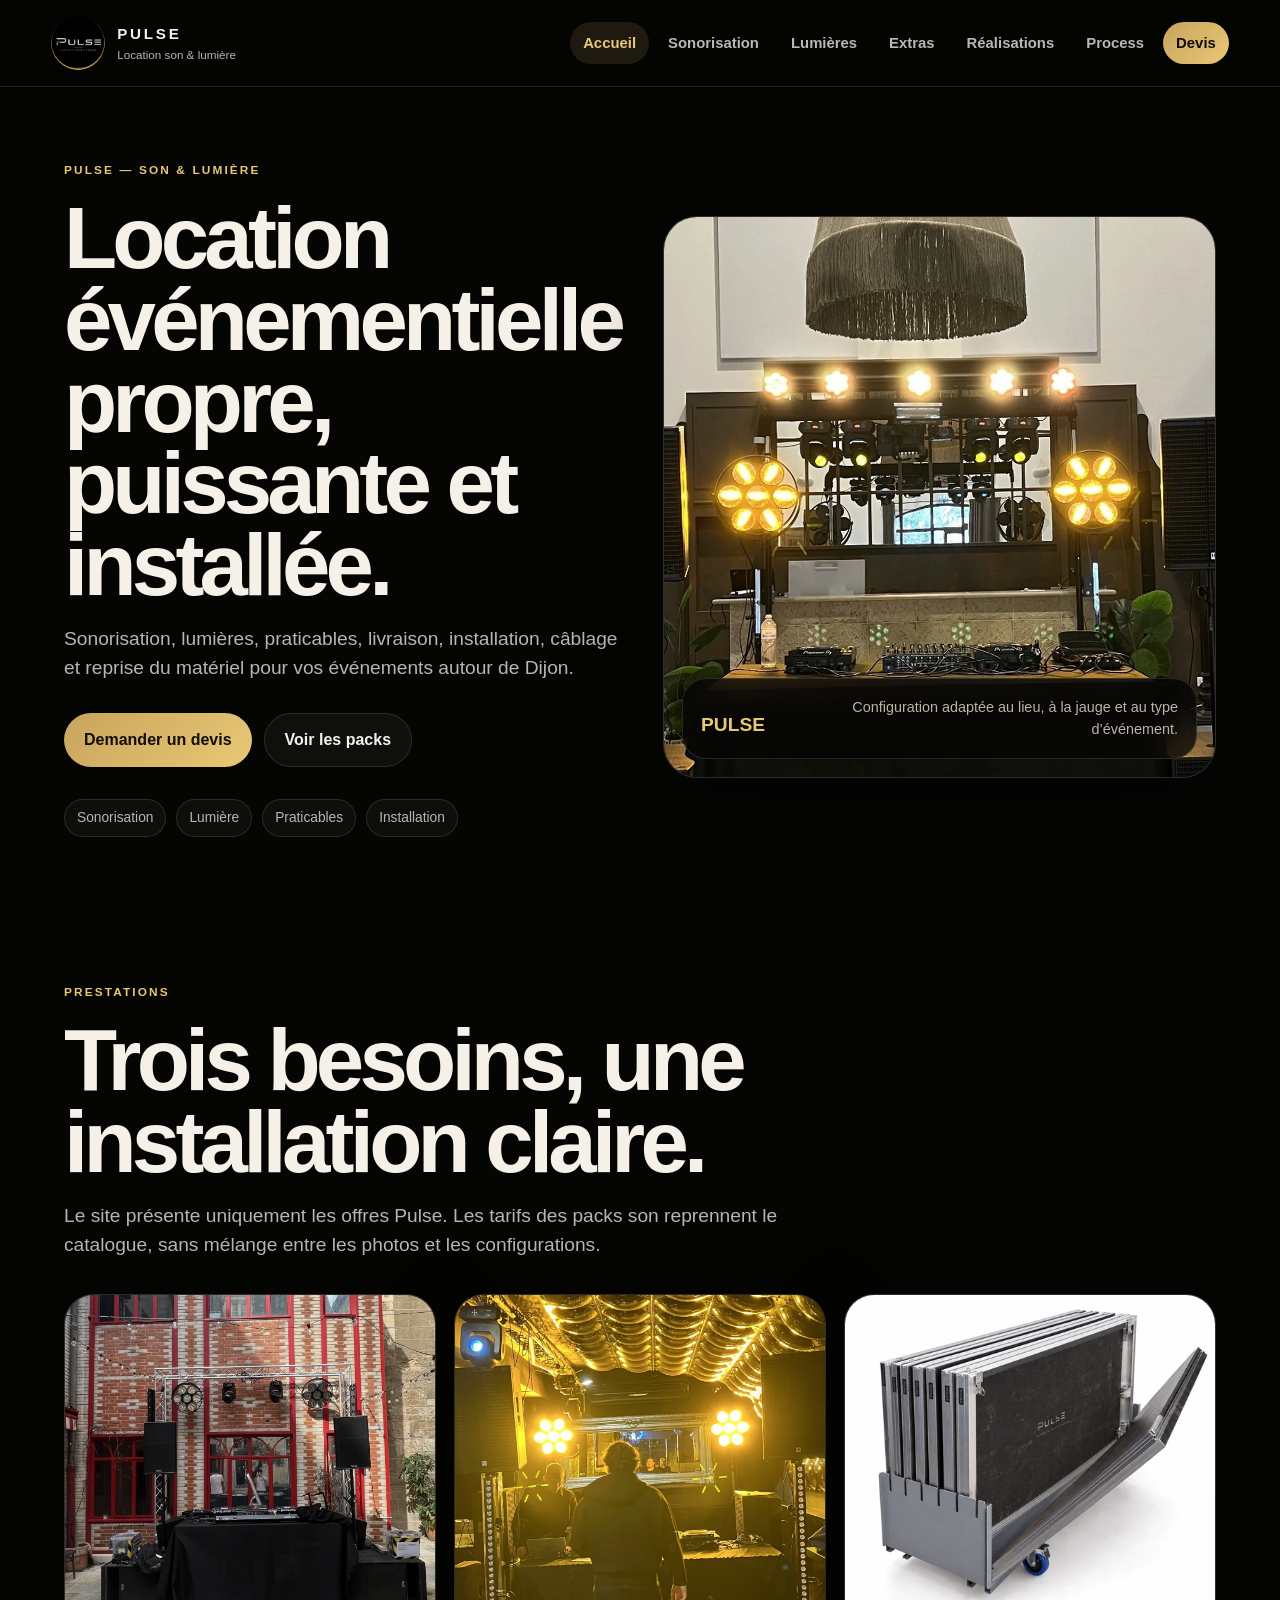
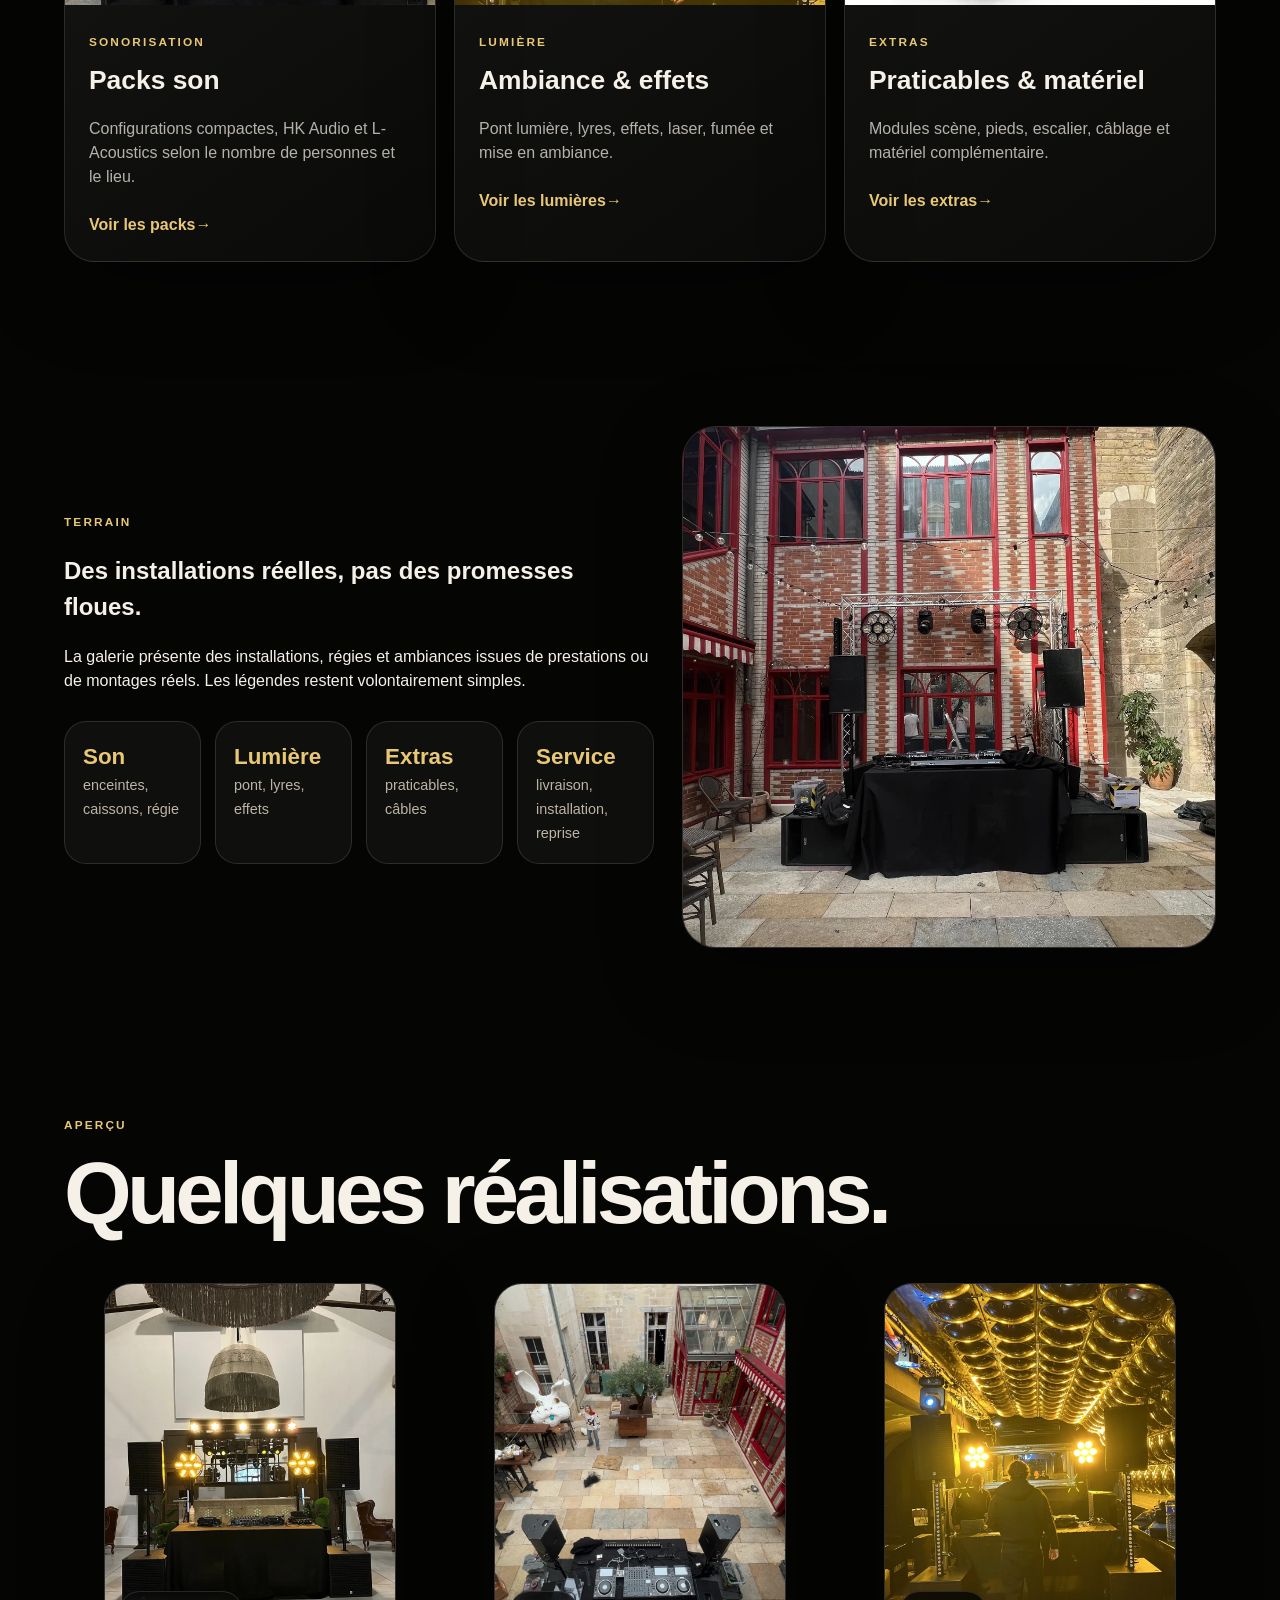
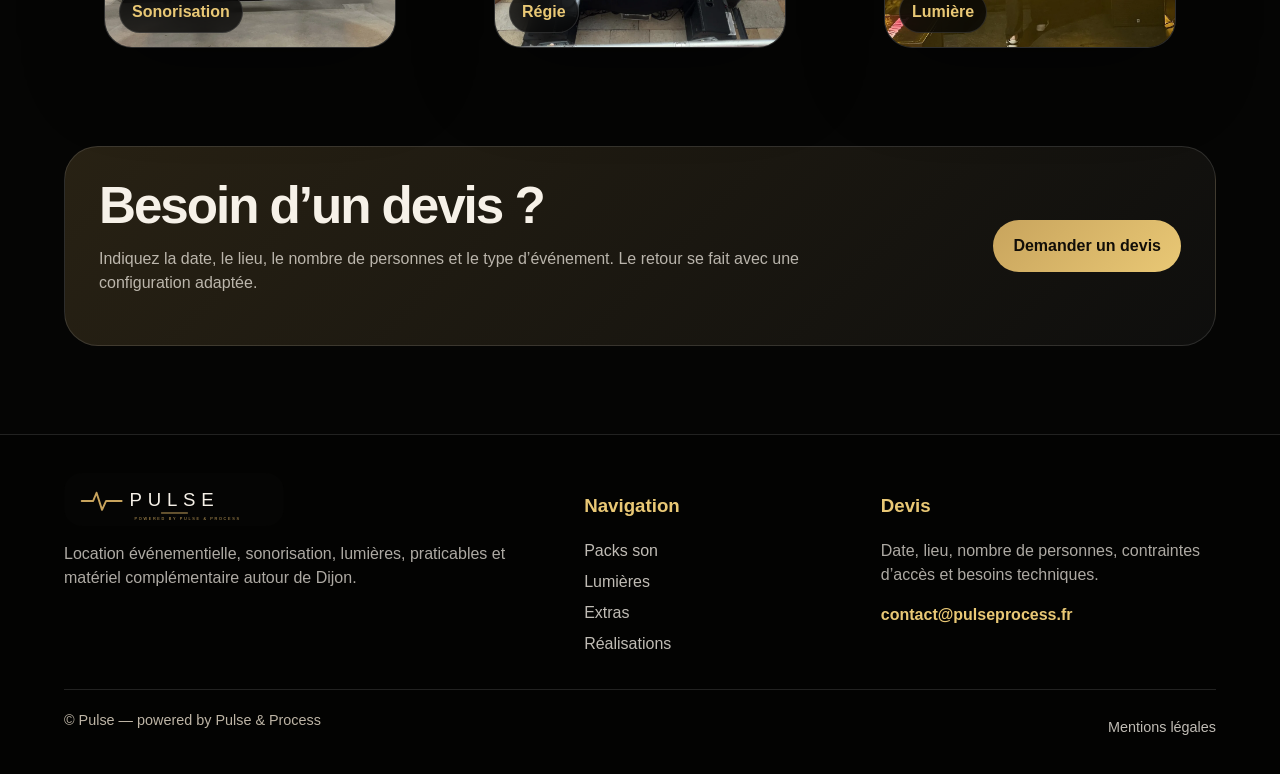
==== commit 602b76f4: "Add files via upload" ====
--- a/index.html
+++ b/index.html
@@ -1,135 +1,6 @@
 <!doctype html>
-<html lang="fr">
-<head>
-  <meta charset="utf-8">
-  <meta name="viewport" content="width=device-width, initial-scale=1">
-  <title>Pulse - Sonorisation, lumière et location événementielle à Dijon</title>
-  <meta name="description" content="Location de matériel événementiel, sonorisation, lumière, praticables, livraison et installation autour de Dijon.">
-  <link rel="icon" href="favicon.png">
-  <link rel="stylesheet" href="styles.css">
-</head>
-<body><header class="site-header" data-header>
-      <a class="brand" href="index.html" aria-label="Accueil Pulse">
-        <img src="pulse-logo-circle.png" alt="Logo Pulse" />
-        <span><strong>PULSE</strong><small>Powered by Pulse & Process</small></span>
-      </a>
-      <button class="menu-btn" type="button" aria-label="Ouvrir le menu" data-menu-button><span></span><span></span></button>
-      <nav class="main-nav" data-menu><a href="index.html" class="active">Accueil</a><a href="sonorisation.html" class="">Sonorisation</a><a href="lumieres.html" class="">Lumières</a><a href="extras.html" class="">Extras</a><a href="realisations.html" class="">Réalisations</a><a href="process.html" class="">Process</a><a href="contact.html" class="">Devis</a></nav>
-    </header>
-<main>
-  <section class="hero split-hero">
-    <div class="hero-copy reveal">
-      <span class="eyebrow">Son - lumière - extras</span>
-      <h1>Des installations propres, puissantes et prêtes pour votre événement.</h1>
-      <p>Pulse équipe les soirées privées, événements étudiants, bars, associations, entreprises et réceptions avec du matériel professionnel, livré, câblé et installé.</p>
-      <div class="hero-actions">
-        <a href="contact.html" class="btn primary">Demander un devis</a>
-        <a href="catalogue-pulse-2027.pdf" class="btn ghost" download>Télécharger le catalogue</a>
-      </div>
-      <div class="trust-row">
-        <span>Livraison</span><span>Installation</span><span>Câblage</span><span>Démontage</span>
-      </div>
-    </div>
-    <div class="hero-media reveal delay">
-      <img src="hero-lacoustics.webp" alt="Système L-Acoustics Pulse" />
-      <div class="hero-card"><strong>Jusqu'à 1200 pers.</strong><span>selon lieu, configuration et niveau sonore</span></div>
-    </div>
-  </section>
-
-  <section class="section intro-band reveal">
-    <div>
-      <span class="eyebrow">PULSE</span>
-      <h2>Un seul interlocuteur pour le son, la lumière et les équipements complémentaires.</h2>
-    </div>
-    <p>Du petit pack compact à la configuration L-Acoustics complète, chaque proposition est adaptée au lieu, à la jauge, aux horaires et au niveau d’accompagnement attendu.</p>
-  </section>
-
-  <section class="section cards-4">
-    <a class="service-card reveal" href="sonorisation.html"><span>01</span><h3>Sonorisation</h3><p>Packs HK Audio et L-Acoustics pour petites, moyennes et grandes jauges.</p></a>
-    <a class="service-card reveal" href="lumieres.html"><span>02</span><h3>Lumières</h3><p>Mise en ambiance, pont lumière, lyres, PAR LED, lasers, geyser et effets.</p></a>
-    <a class="service-card reveal" href="extras.html"><span>03</span><h3>Praticables</h3><p>Scène, podium, support DJ et accessoires pour structurer l’espace.</p></a>
-    <a class="service-card reveal" href="contact.html"><span>04</span><h3>Prestation complète</h3><p>Préparation, transport, installation, câblage, vérification et reprise.</p></a>
-  </section>
-
-  <section class="section feature-grid">
-    <div class="feature-media reveal"><video src="pulse-light-loop.mp4" poster="video-light-poster.webp" autoplay muted loop playsinline></video></div>
-    <div class="feature-copy reveal delay">
-      <span class="eyebrow">Ambiance</span>
-      <h2>Une installation qui s’adapte au style de la soirée.</h2>
-      <p>Soirée DJ, réception, bar, événement étudiant ou prestation privée : la configuration peut rester sobre, élégante ou devenir plus immersive selon le rendu recherché.</p>
-      <a href="realisations.html" class="text-link">Voir les réalisations</a>
-    </div>
-  </section>
-
-  <section class="section highlight-packs reveal">
-    <div class="section-title">
-      <span class="eyebrow">Packs populaires</span>
-      <h2>Des bases claires, un devis ajusté au réel.</h2>
-    </div>
-    <div class="mini-pack-grid">
-      <article class="pack-card">
-      <div class="pack-image"><img src="stock-materiel.webp" alt="HK Audio SONAR"></div>
-      <div class="pack-content">
-        <span class="eyebrow">Compact</span>
-        <h3>HK Audio SONAR</h3>
-        <p class="pack-subtitle">Compact - polyvalent - efficace</p>
-        <p>Solution compacte pour bars, anniversaires, soirées privées et petites jauges.</p>
-        <ul><li>2 x SONAR 115 Xi</li><li>2 x SONAR 115 Sub D</li><li>Pieds et câblage inclus</li></ul>
-        <div class="pack-meta"><strong>280 €</strong><span>jusqu’à 200 pers.</span></div>
-      </div>
-    </article><article class="pack-card">
-      <div class="pack-image"><img src="lacoustics-xt.webp" alt="2 SB18 + 2 A15"></div>
-      <div class="pack-content">
-        <span class="eyebrow">Premium</span>
-        <h3>2 SB18 + 2 A15</h3>
-        <p class="pack-subtitle">L-Acoustics - puissance - précision</p>
-        <p>Le pack premium polyvalent pour mariages, soirées étudiantes, événements privés et corporate.</p>
-        <ul><li>2 x L-Acoustics SB18</li><li>2 x L-Acoustics A15 Wide</li><li>Amplification L-Acoustics</li></ul>
-        <div class="pack-meta"><strong>650 €</strong><span>jusqu’à 600 pers.</span></div>
-      </div>
-    </article><article class="pack-card">
-      <div class="pack-image"><img src="lacoustics-full.webp" alt="3 SB18 + 4 A15 + 2 12XT"></div>
-      <div class="pack-content">
-        <span class="eyebrow">Full system</span>
-        <h3>3 SB18 + 4 A15 + 2 12XT</h3>
-        <p class="pack-subtitle">Complet - premium - exigeant</p>
-        <p>La configuration complète : puissance, couverture, renfort bas et compléments de diffusion.</p>
-        <ul><li>3 x L-Acoustics SB18</li><li>4 x L-Acoustics A15</li><li>2 x L-Acoustics 12XT</li></ul>
-        <div class="pack-meta"><strong>1050 €</strong><span>jusqu’à 1200 pers.</span></div>
-      </div>
-    </article>
-    </div>
-    <div class="center"><a href="sonorisation.html" class="btn ghost">Voir tous les packs</a></div>
-  </section>
-
-  <section class="section process-teaser reveal">
-    <div>
-      <span class="eyebrow">Process</span>
-      <h2>La partie Process arrive bientôt.</h2>
-      <p>Cette section sera dédiée aux projets d’organisation, d’outils et d’amélioration terrain. Pour l’instant, le site se concentre sur Pulse.</p>
-    </div>
-    <a href="process.html" class="btn soft">Voir la page</a>
-  </section>
-</main>
-<footer class="site-footer">
-      <div class="footer-grid">
-        <div>
-          <img src="pulse-wordmark.svg" class="footer-logo" alt="Pulse" />
-          <p>Sonorisation, lumière et solutions événementielles autour de Dijon.</p>
-        </div>
-        <div>
-          <h3>Navigation</h3>
-          <a href="sonorisation.html">Packs son</a>
-          <a href="lumieres.html">Lumières</a>
-          <a href="extras.html">Praticables & extras</a>
-          <a href="realisations.html">Réalisations</a>
-        </div>
-        <div>
-          <h3>Contact</h3>
-          <p>@pulseprocess.audio<br>Dijon & alentours<br>Devis adapté au lieu, aux horaires et à la configuration.</p>
-        </div>
-      </div>
-      <div class="footer-bottom"><span>© 2027 Pulse - Powered by Pulse & Process</span><a href="mentions-legales.html">Mentions légales</a></div>
-    </footer><script src="script.js"></script>
-</body>
-</html>+<html lang="fr"><head><meta charset="utf-8"><meta name="viewport" content="width=device-width, initial-scale=1"><title>Pulse — Location son, lumière et praticables à Dijon</title><meta name="description" content="Location de sonorisation, lumières, praticables et matériel événementiel autour de Dijon."><link rel="icon" href="favicon.png"><link rel="stylesheet" href="styles.css"></head><body><header class="site-header"><a class="brand" href="index.html"><img src="pulse-logo-circle.png" alt="Logo Pulse"><span><strong>PULSE</strong><small>Location son & lumière</small></span></a><button class="menu-btn" type="button" aria-label="Menu" data-menu-button><span></span><span></span></button><nav class="main-nav" data-menu><a class="active" href="index.html">Accueil</a><a class="" href="sonorisation.html">Sonorisation</a><a class="" href="lumieres.html">Lumières</a><a class="" href="extras.html">Extras</a><a class="" href="realisations.html">Réalisations</a><a class="" href="process.html">Process</a><a class="" href="contact.html">Devis</a></nav></header>
+<main><section class="hero"><div class="hero-copy reveal"><span class="eyebrow">Pulse — son & lumière</span><h1>Location événementielle propre, puissante et installée.</h1><p>Sonorisation, lumières, praticables, livraison, installation, câblage et reprise du matériel pour vos événements autour de Dijon.</p><div class="hero-actions"><a class="btn primary" href="contact.html">Demander un devis</a><a class="btn ghost" href="sonorisation.html">Voir les packs</a></div><div class="trust"><span>Sonorisation</span><span>Lumière</span><span>Praticables</span><span>Installation</span></div></div><div class="hero-media reveal delay"><img src="hero-real.webp" alt="Installation Pulse en salle"><div class="hero-badge"><strong>PULSE</strong><span>Configuration adaptée au lieu, à la jauge et au type d’événement.</span></div></div></section>
+<section class="section"><div class="section-title reveal"><span class="eyebrow">Prestations</span><h2>Trois besoins, une installation claire.</h2><p>Le site présente uniquement les offres Pulse. Les tarifs des packs son reprennent le catalogue, sans mélange entre les photos et les configurations.</p></div><div class="cards-3"><article class="service-card reveal"><img src="hero-cour.webp" alt="Sonorisation"><div><span class="tag">Sonorisation</span><h3>Packs son</h3><p>Configurations compactes, HK Audio et L-Acoustics selon le nombre de personnes et le lieu.</p><a class="text-link" href="sonorisation.html">Voir les packs</a></div></article><article class="service-card reveal"><img src="hero-light.webp" alt="Lumières"><div><span class="tag">Lumière</span><h3>Ambiance & effets</h3><p>Pont lumière, lyres, effets, laser, fumée et mise en ambiance.</p><a class="text-link" href="lumieres.html">Voir les lumières</a></div></article><article class="service-card reveal"><img src="praticables.webp" alt="Praticables"><div><span class="tag">Extras</span><h3>Praticables & matériel</h3><p>Modules scène, pieds, escalier, câblage et matériel complémentaire.</p><a class="text-link" href="extras.html">Voir les extras</a></div></article></div></section>
+<section class="section split"><div class="reveal"><span class="eyebrow">Terrain</span><h2>Des installations réelles, pas des promesses floues.</h2><p>La galerie présente des installations, régies et ambiances issues de prestations ou de montages réels. Les légendes restent volontairement simples.</p><div class="kpis"><div><strong>Son</strong><span>enceintes, caissons, régie</span></div><div><strong>Lumière</strong><span>pont, lyres, effets</span></div><div><strong>Extras</strong><span>praticables, câbles</span></div><div><strong>Service</strong><span>livraison, installation, reprise</span></div></div></div><div class="split-media reveal delay"><img src="real-cour-front.webp" alt="Installation événementielle"></div></section>
+<section class="section"><div class="section-title reveal"><span class="eyebrow">Aperçu</span><h2>Quelques réalisations.</h2></div><div class="gallery-grid"><figure class="gallery-card reveal"><img src="real-clos-front.webp" alt="Sonorisation"><figcaption>Sonorisation</figcaption></figure><figure class="gallery-card reveal"><img src="real-cour-regie.webp" alt="Régie"><figcaption>Régie</figcaption></figure><figure class="gallery-card reveal"><img src="real-club-gold.webp" alt="Lumière"><figcaption>Lumière</figcaption></figure></div></section><section class="cta-band reveal"><div><h2>Besoin d’un devis ?</h2><p>Indiquez la date, le lieu, le nombre de personnes et le type d’événement. Le retour se fait avec une configuration adaptée.</p></div><a class="btn primary" href="contact.html">Demander un devis</a></section></main><footer class="site-footer"><div class="footer-grid"><div><img src="pulse-wordmark.svg" class="footer-logo" alt="PULSE"><p>Location événementielle, sonorisation, lumières, praticables et matériel complémentaire autour de Dijon.</p></div><div><h3>Navigation</h3><a href="sonorisation.html">Packs son</a><a href="lumieres.html">Lumières</a><a href="extras.html">Extras</a><a href="realisations.html">Réalisations</a></div><div><h3>Devis</h3><p>Date, lieu, nombre de personnes, contraintes d’accès et besoins techniques.</p><a class="footer-mail" href="mailto:contact@pulseprocess.fr">contact@pulseprocess.fr</a></div></div><div class="footer-bottom"><span>© Pulse — powered by Pulse & Process</span><a href="mentions-legales.html">Mentions légales</a></div></footer><script src="script.js"></script></body></html>
--- a/styles.css
+++ b/styles.css
@@ -1,22 +1,2 @@
 
-:root{
-  --bg:#070605;
-  --bg2:#0d0b08;
-  --panel:#15110d;
-  --panel2:#1f1a13;
-  --gold:#c89d51;
-  --gold2:#e4c47b;
-  --cream:#f8f0e5;
-  --muted:#c8bdad;
-  --line:rgba(248,240,229,.14);
-  --shadow:0 30px 90px rgba(0,0,0,.45);
-  --radius:28px;
-  --max:1180px;
-}
-*{box-sizing:border-box}
-html{scroll-behavior:smooth}
-body{margin:0;background:radial-gradient(circle at top left,rgba(200,157,81,.16),transparent 30%),linear-gradient(180deg,#070605,#0b0907 45%,#060504);color:var(--cream);font-family:-apple-system,BlinkMacSystemFont,"Segoe UI",Roboto,Inter,Arial,sans-serif;line-height:1.55;overflow-x:hidden}
-a{color:inherit;text-decoration:none}img,video{max-width:100%;display:block}button,input,textarea{font:inherit}.site-header{position:sticky;top:0;z-index:50;display:flex;align-items:center;justify-content:space-between;gap:24px;padding:18px clamp(18px,4vw,44px);background:rgba(7,6,5,.76);backdrop-filter:blur(18px);border-bottom:1px solid var(--line)}.brand{display:flex;align-items:center;gap:12px;min-width:max-content}.brand img{width:46px;height:46px;border-radius:50%;box-shadow:0 0 0 1px rgba(255,255,255,.1)}.brand strong{display:block;letter-spacing:.22em;font-size:15px}.brand small{display:block;color:var(--gold2);font-size:10px;letter-spacing:.16em;text-transform:uppercase}.main-nav{display:flex;align-items:center;gap:4px}.main-nav a{padding:10px 12px;border-radius:999px;color:var(--muted);font-size:14px}.main-nav a:hover,.main-nav a.active{background:rgba(200,157,81,.14);color:var(--cream)}.menu-btn{display:none;border:0;background:transparent;color:var(--cream);width:44px;height:44px;position:relative}.menu-btn span{display:block;width:24px;height:2px;background:var(--cream);margin:6px auto;transition:.2s}.section{width:min(var(--max),calc(100% - 40px));margin:0 auto;padding:86px 0}.hero,.page-hero{width:min(var(--max),calc(100% - 40px));margin:0 auto;padding:88px 0 72px}.split-hero{display:grid;grid-template-columns:1.03fr .97fr;gap:46px;align-items:center;min-height:calc(100svh - 88px)}.hero-copy h1,.page-hero h1,.coming-soon h1{font-family:Georgia,"Times New Roman",serif;font-weight:500;line-height:.98;letter-spacing:-.04em;font-size:clamp(46px,8vw,88px);margin:16px 0 24px}.hero-copy p,.page-hero p,.intro-band p,.feature-copy p,.coming-soon p{color:var(--muted);font-size:18px;max-width:680px}.eyebrow{display:inline-flex;align-items:center;gap:8px;text-transform:uppercase;letter-spacing:.18em;color:var(--gold2);font-size:12px;font-weight:700}.eyebrow:before{content:"";width:30px;height:1px;background:var(--gold)}.hero-actions{display:flex;gap:14px;flex-wrap:wrap;margin-top:30px}.btn{display:inline-flex;align-items:center;justify-content:center;min-height:48px;padding:0 20px;border-radius:999px;font-weight:800;letter-spacing:.02em;border:1px solid var(--line);transition:.2s}.btn.primary{background:linear-gradient(135deg,var(--gold),var(--gold2));color:#13100b;border-color:transparent}.btn.ghost{background:rgba(255,255,255,.04);color:var(--cream)}.btn.soft{background:rgba(200,157,81,.1);color:var(--gold2);border-color:rgba(200,157,81,.28)}.btn:hover{transform:translateY(-2px)}.text-link{display:inline-flex;margin-top:18px;color:var(--gold2);font-weight:800}.trust-row{display:flex;gap:10px;flex-wrap:wrap;margin-top:28px}.trust-row span,.included-strip span{border:1px solid rgba(200,157,81,.26);background:rgba(200,157,81,.08);color:var(--gold2);padding:8px 12px;border-radius:999px;font-size:13px;font-weight:800}.hero-media{position:relative;border-radius:var(--radius);overflow:hidden;background:linear-gradient(180deg,#eee,#ddd);box-shadow:var(--shadow);min-height:640px}.hero-media img{width:100%;height:100%;min-height:640px;object-fit:cover;object-position:center}.hero-card{position:absolute;left:20px;right:20px;bottom:20px;padding:18px;border-radius:22px;background:rgba(7,6,5,.72);backdrop-filter:blur(14px);border:1px solid rgba(255,255,255,.12)}.hero-card strong{display:block;font-size:22px}.hero-card span{color:var(--muted)}.intro-band{display:grid;grid-template-columns:1fr 1fr;gap:36px;padding:48px;border:1px solid var(--line);border-radius:var(--radius);background:linear-gradient(135deg,rgba(200,157,81,.13),rgba(255,255,255,.03))}.intro-band h2,.section-title h2,.feature-copy h2,.quote-panel h2,.process-teaser h2{font-family:Georgia,"Times New Roman",serif;font-size:clamp(32px,4.7vw,56px);line-height:1.04;margin:12px 0}.cards-4{display:grid;grid-template-columns:repeat(4,1fr);gap:18px}.service-card,.light-card,.contact-method{background:linear-gradient(180deg,rgba(255,255,255,.06),rgba(255,255,255,.025));border:1px solid var(--line);border-radius:24px;padding:26px;min-height:240px;transition:.2s}.service-card:hover,.pack-card:hover,.gallery-card:hover{transform:translateY(-4px);border-color:rgba(200,157,81,.38)}.service-card span{color:var(--gold2);font-weight:900}.service-card h3,.light-card h3,.contact-method h3{font-size:23px;margin:18px 0 10px}.service-card p,.light-card p,.contact-method span{color:var(--muted)}.feature-grid{display:grid;grid-template-columns:.98fr 1.02fr;gap:40px;align-items:center}.feature-grid.reverse{grid-template-columns:1fr 1fr}.feature-media{border-radius:var(--radius);overflow:hidden;border:1px solid var(--line);box-shadow:var(--shadow);background:#111}.feature-media img,.feature-media video{width:100%;height:620px;object-fit:cover}.highlight-packs{padding-top:40px}.section-title{margin-bottom:28px}.mini-pack-grid{display:grid;grid-template-columns:repeat(3,1fr);gap:20px}.pack-list{display:grid;grid-template-columns:repeat(2,1fr);gap:22px;padding-top:20px}.pack-card{display:grid;grid-template-columns:.86fr 1.14fr;background:linear-gradient(180deg,rgba(255,255,255,.06),rgba(255,255,255,.025));border:1px solid var(--line);border-radius:26px;overflow:hidden;transition:.2s}.mini-pack-grid .pack-card{grid-template-columns:1fr}.pack-image{background:#f7f4ef}.pack-image img{width:100%;height:100%;min-height:280px;object-fit:cover}.mini-pack-grid .pack-image img{height:300px}.pack-content{padding:24px}.pack-content h3{font-family:Georgia,"Times New Roman",serif;font-size:32px;line-height:1;margin:10px 0}.pack-content p{color:var(--muted)}.pack-subtitle{color:var(--gold2)!important;font-weight:800}.pack-content ul{padding-left:18px;color:var(--muted);margin:14px 0}.pack-meta{display:flex;align-items:end;justify-content:space-between;gap:16px;margin-top:18px;padding-top:16px;border-top:1px solid var(--line)}.pack-meta strong{font-size:26px;color:var(--gold2)}.pack-meta span{text-align:right;color:var(--cream);font-weight:800}.center{text-align:center;margin-top:30px}.process-teaser,.quote-panel{display:flex;align-items:center;justify-content:space-between;gap:24px;padding:42px;border-radius:var(--radius);background:linear-gradient(135deg,rgba(200,157,81,.12),rgba(255,255,255,.04));border:1px solid var(--line)}.page-hero{display:grid;grid-template-columns:1fr .9fr;gap:42px;align-items:center}.page-hero img,.page-hero video{width:100%;height:560px;object-fit:cover;border-radius:var(--radius);border:1px solid var(--line);box-shadow:var(--shadow);background:#eee}.catalogue-hero img{background:#f7f3ec}.dark-photo video{background:#111}.included-strip{display:flex;gap:10px;flex-wrap:wrap;padding:0 0 24px}.cards-5{display:grid;grid-template-columns:repeat(5,1fr);gap:16px}.light-card strong,.extra-card strong{display:inline-flex;margin-top:14px;color:var(--gold2);font-size:23px}.extra-list{display:grid;grid-template-columns:repeat(3,1fr);gap:20px}.extra-card{border:1px solid var(--line);border-radius:26px;overflow:hidden;background:linear-gradient(180deg,rgba(255,255,255,.06),rgba(255,255,255,.025))}.extra-card img{height:320px;width:100%;object-fit:cover;background:#f7f3ec}.extra-card div{padding:24px}.extra-card h3{font-size:26px;margin:10px 0}.extra-card p{color:var(--muted)}.gallery-grid{display:grid;grid-template-columns:repeat(4,1fr);gap:18px}.gallery-card{position:relative;border-radius:24px;overflow:hidden;border:1px solid var(--line);background:#111;min-height:360px;transition:.2s}.gallery-card img{width:100%;height:360px;object-fit:cover}.gallery-card:after{content:"";position:absolute;inset:0;background:linear-gradient(180deg,transparent 42%,rgba(0,0,0,.86))}.gallery-card div{position:absolute;z-index:2;left:18px;right:18px;bottom:18px}.gallery-card h3{margin:0 0 6px;font-size:20px}.gallery-card p{margin:0;color:var(--muted);font-size:14px}.coming-soon{width:min(820px,calc(100% - 40px));margin:0 auto;text-align:center;padding:120px 0 70px;min-height:70svh}.coming-soon img{width:140px;height:140px;margin:0 auto 28px;border-radius:50%;box-shadow:var(--shadow)}.contact-hero{grid-template-columns:1fr .75fr}.contact-card{border:1px solid var(--line);border-radius:var(--radius);padding:30px;background:linear-gradient(180deg,rgba(255,255,255,.08),rgba(255,255,255,.03))}.contact-card h2{margin-top:0}.contact-card li{margin:10px 0;color:var(--muted)}.contact-grid{display:grid;grid-template-columns:repeat(3,1fr);gap:18px}.contact-method p{font-size:24px;color:var(--gold2);font-weight:900}.legal{max-width:840px}.legal h1{font-family:Georgia,"Times New Roman",serif;font-size:54px}.legal p{color:var(--muted)}.site-footer{margin-top:70px;border-top:1px solid var(--line);background:#050403}.footer-grid{width:min(var(--max),calc(100% - 40px));margin:0 auto;padding:46px 0;display:grid;grid-template-columns:1.4fr .8fr 1fr;gap:32px}.footer-logo{width:260px}.site-footer p,.footer-grid a{color:var(--muted)}.footer-grid a{display:block;margin:8px 0}.footer-grid h3{margin-top:0;color:var(--cream)}.footer-bottom{width:min(var(--max),calc(100% - 40px));margin:0 auto;padding:18px 0;border-top:1px solid var(--line);display:flex;justify-content:space-between;color:var(--muted);font-size:13px}.reveal{opacity:0;transform:translateY(20px);transition:opacity .75s ease,transform .75s ease}.reveal.is-visible{opacity:1;transform:none}.delay{transition-delay:.12s}
-@media(max-width:1050px){.split-hero,.page-hero,.feature-grid,.feature-grid.reverse,.intro-band{grid-template-columns:1fr}.cards-4,.gallery-grid{grid-template-columns:repeat(2,1fr)}.cards-5{grid-template-columns:repeat(2,1fr)}.mini-pack-grid,.extra-list,.contact-grid{grid-template-columns:1fr}.pack-list{grid-template-columns:1fr}.hero-media,.hero-media img{min-height:520px}.page-hero img,.page-hero video,.feature-media img,.feature-media video{height:520px}.process-teaser{align-items:flex-start;flex-direction:column}.footer-grid{grid-template-columns:1fr 1fr}}
-@media(max-width:780px){.site-header{padding:14px 18px}.brand small{display:none}.menu-btn{display:block}.main-nav{position:fixed;top:75px;left:14px;right:14px;display:grid;gap:6px;padding:16px;background:rgba(7,6,5,.96);border:1px solid var(--line);border-radius:22px;box-shadow:var(--shadow);opacity:0;transform:translateY(-10px);pointer-events:none;transition:.2s}.main-nav.open{opacity:1;transform:none;pointer-events:auto}.section,.hero,.page-hero{width:min(100% - 28px,var(--max));padding:56px 0}.hero-copy h1,.page-hero h1,.coming-soon h1{font-size:42px}.hero-copy p,.page-hero p{font-size:16px}.hero-media,.hero-media img{min-height:460px}.cards-4,.cards-5,.gallery-grid{grid-template-columns:1fr}.pack-card{grid-template-columns:1fr}.pack-image img,.mini-pack-grid .pack-image img{height:310px;min-height:0}.page-hero img,.page-hero video,.feature-media img,.feature-media video{height:430px}.intro-band{padding:28px}.footer-grid{grid-template-columns:1fr}.footer-bottom{flex-direction:column;gap:8px}.pack-meta{align-items:flex-start;flex-direction:column}.pack-meta span{text-align:left}.gallery-card,.gallery-card img{height:380px}.hero-actions .btn{width:100%}}
-@media(max-width:460px){.hero-media,.hero-media img{min-height:390px}.page-hero img,.page-hero video,.feature-media img,.feature-media video{height:360px}.service-card,.light-card,.contact-method{min-height:auto}.footer-logo{width:210px}}
+:root{--bg:#050504;--panel:#0e0d0b;--paper:#f6f1e8;--muted:#bdb4a5;--gold:#c8a45d;--gold2:#e9c875;--line:rgba(255,255,255,.12);--shadow:0 28px 80px rgba(0,0,0,.35)}*{box-sizing:border-box}html{scroll-behavior:smooth}body{margin:0;background:var(--bg);color:var(--paper);font-family:Inter,Arial,sans-serif;line-height:1.5}a{color:inherit;text-decoration:none}img,video{max-width:100%;display:block}.site-header{position:sticky;top:0;z-index:50;display:flex;align-items:center;justify-content:space-between;gap:24px;padding:16px clamp(18px,4vw,64px);background:rgba(5,5,4,.86);backdrop-filter:blur(18px);border-bottom:1px solid var(--line)}.brand{display:flex;align-items:center;gap:12px;min-width:max-content}.brand img{width:54px;height:54px;border-radius:50%;object-fit:cover}.brand strong{display:block;letter-spacing:.18em;font-size:.95rem}.brand small{display:block;color:var(--muted);font-size:.73rem}.main-nav{display:flex;align-items:center;gap:6px}.main-nav a{padding:10px 13px;border-radius:999px;color:rgba(246,241,232,.76);font-size:.93rem;font-weight:750}.main-nav a:hover,.main-nav a.active{background:rgba(200,164,93,.14);color:var(--gold2)}.main-nav a:last-child{background:linear-gradient(135deg,var(--gold),var(--gold2));color:#100d08}.menu-btn{display:none;background:none;border:0;width:44px;height:44px}.menu-btn span{display:block;height:2px;background:var(--paper);margin:8px;border-radius:2px}.hero,.page-hero{display:grid;grid-template-columns:1fr 1fr;gap:42px;align-items:center;padding:70px clamp(18px,5vw,82px) 60px}.hero-copy h1,.section-title h2,.page-hero h1,.soon h1{font-size:clamp(3rem,6.8vw,7.2rem);line-height:.94;letter-spacing:-.055em;margin:16px 0 18px}.hero-copy p,.page-hero p,.section-title p{font-size:clamp(1.02rem,1.5vw,1.25rem);color:rgba(246,241,232,.75);max-width:780px}.eyebrow,.tag{display:inline-flex;color:var(--gold2);font-weight:900;text-transform:uppercase;letter-spacing:.18em;font-size:.74rem}.hero-actions{display:flex;gap:12px;flex-wrap:wrap;margin-top:30px}.btn{display:inline-flex;align-items:center;justify-content:center;min-height:48px;border-radius:999px;padding:14px 20px;font-weight:900;border:1px solid var(--line);transition:.2s}.btn.primary{background:linear-gradient(135deg,var(--gold),var(--gold2));color:#120e08;border:0}.btn.ghost{background:rgba(255,255,255,.045);color:var(--paper)}.btn:hover{transform:translateY(-2px)}.trust{display:flex;gap:10px;flex-wrap:wrap;margin-top:32px}.trust span{border:1px solid var(--line);border-radius:999px;background:rgba(255,255,255,.04);padding:8px 12px;color:rgba(246,241,232,.74);font-size:.86rem}.hero-media,.page-hero img{position:relative;border:1px solid var(--line);border-radius:34px;overflow:hidden;box-shadow:var(--shadow);min-height:560px;background:#111}.hero-media img,.hero-media video,.page-hero img{width:100%;height:100%;min-height:560px;object-fit:cover}.hero-badge{position:absolute;left:18px;right:18px;bottom:18px;display:flex;justify-content:space-between;gap:16px;align-items:end;background:rgba(5,5,4,.76);backdrop-filter:blur(14px);border:1px solid var(--line);border-radius:24px;padding:18px}.hero-badge strong{font-size:1.2rem;color:var(--gold2)}.hero-badge span{color:var(--muted);font-size:.9rem;text-align:right}.section{padding:82px clamp(18px,5vw,82px)}.section-title{max-width:1050px;margin-bottom:34px}.cards-3{display:grid;grid-template-columns:repeat(3,1fr);gap:18px}.service-card{border:1px solid var(--line);background:linear-gradient(145deg,rgba(255,255,255,.075),rgba(255,255,255,.025));border-radius:30px;overflow:hidden;box-shadow:var(--shadow)}.service-card img{width:100%;height:310px;object-fit:cover}.service-card div{padding:24px}.service-card h3{font-size:1.65rem;margin:8px 0}.service-card p{color:rgba(246,241,232,.72)}.split{display:grid;grid-template-columns:1.05fr .95fr;gap:28px;align-items:center}.split-media{border:1px solid var(--line);border-radius:34px;overflow:hidden;box-shadow:var(--shadow);background:#111}.split-media img{width:100%;height:520px;object-fit:cover}.kpis{display:grid;grid-template-columns:repeat(4,1fr);gap:14px;margin-top:28px}.kpis div{border:1px solid var(--line);border-radius:22px;background:rgba(255,255,255,.045);padding:18px}.kpis strong{display:block;color:var(--gold2);font-size:1.4rem}.kpis span{color:var(--muted);font-size:.9rem}.notice{margin:0 clamp(18px,5vw,82px) 28px;border:1px solid rgba(200,164,93,.28);background:rgba(200,164,93,.09);border-radius:22px;padding:18px 20px;color:rgba(246,241,232,.82)}.pack-grid{display:grid;grid-template-columns:repeat(2,1fr);gap:22px;padding:0 clamp(18px,5vw,82px) 88px}.pack-card{display:grid;grid-template-columns:.92fr 1.08fr;border:1px solid var(--line);border-radius:30px;overflow:hidden;background:linear-gradient(145deg,rgba(255,255,255,.07),rgba(255,255,255,.025));box-shadow:var(--shadow)}.pack-img{display:flex;align-items:center;justify-content:center;background:#f4f0e8;padding:20px;min-height:390px}.pack-img img{width:100%;height:100%;max-height:440px;object-fit:contain}.pack-body{padding:26px}.pack-body h3{font-size:clamp(1.55rem,2.5vw,2.4rem);line-height:1.05;margin:12px 0}.price-line{display:flex;align-items:end;justify-content:space-between;gap:18px;border-top:1px solid var(--line);border-bottom:1px solid var(--line);padding:16px 0;margin:18px 0}.price-line strong{font-size:2rem;color:var(--gold2)}.price-line span{font-weight:800;color:var(--paper);text-align:right}.pack-body ul{padding-left:19px;color:rgba(246,241,232,.72)}.text-link{display:inline-flex;margin-top:8px;font-weight:900;color:var(--gold2)}.text-link:after{content:' →'}.mini-grid,.gallery-grid,.video-grid{display:grid;grid-template-columns:repeat(3,1fr);gap:18px}.mini-card,.gallery-card,.video-card{border:1px solid var(--line);border-radius:28px;overflow:hidden;background:rgba(255,255,255,.045);box-shadow:var(--shadow)}.mini-img{background:#f4f0e8;height:310px;display:flex;align-items:center;justify-content:center;padding:16px}.mini-img img{max-height:100%;object-fit:contain}.mini-card div:not(.mini-img){padding:22px}.mini-card h3{font-size:1.55rem;margin:8px 0}.mini-price{font-size:1.5rem;color:var(--gold2);font-weight:900;margin:0}.gallery-card,.video-card{position:relative;aspect-ratio:4/5;background:#111}.gallery-card img,.video-card video{width:100%;height:100%;object-fit:cover}.gallery-card figcaption,.video-card figcaption{position:absolute;left:14px;bottom:14px;background:rgba(5,5,4,.78);backdrop-filter:blur(12px);border:1px solid var(--line);border-radius:999px;padding:8px 12px;color:var(--gold2);font-weight:900}.cta-band{margin:0 clamp(18px,5vw,82px) 88px;border:1px solid var(--line);border-radius:34px;padding:34px;background:linear-gradient(135deg,rgba(200,164,93,.18),rgba(255,255,255,.04));display:flex;justify-content:space-between;gap:24px;align-items:center}.cta-band h2{font-size:clamp(2rem,4vw,4.5rem);line-height:.98;letter-spacing:-.04em;margin:0}.cta-band p{color:rgba(246,241,232,.72);max-width:720px}.contact-layout{display:grid;grid-template-columns:1fr 380px;gap:28px;padding:0 clamp(18px,5vw,82px) 88px}.contact-form,.contact-box,.legal,.soon{border:1px solid var(--line);border-radius:30px;background:rgba(255,255,255,.052);box-shadow:var(--shadow);padding:28px}.contact-form{display:grid;gap:16px}.contact-form label{display:grid;gap:8px;font-weight:800;color:rgba(246,241,232,.82)}.contact-form input,.contact-form select,.contact-form textarea{width:100%;border:1px solid rgba(255,255,255,.14);border-radius:16px;background:rgba(0,0,0,.22);color:var(--paper);padding:14px 15px;font:inherit;outline:0}.contact-form input:focus,.contact-form textarea:focus,.contact-form select:focus{border-color:var(--gold)}.form-row{display:grid;grid-template-columns:1fr 1fr;gap:16px}.small{color:var(--muted);font-size:.9rem}.contact-box img{width:112px;border-radius:50%;margin-bottom:18px}.contact-box p{color:rgba(246,241,232,.72)}.soon-wrap{min-height:72vh;display:grid;place-items:center;padding:70px 18px}.soon{max-width:820px;text-align:center}.legal{margin:0 clamp(18px,5vw,82px) 88px}.site-footer{border-top:1px solid var(--line);background:#030302;padding:38px clamp(18px,5vw,82px) 28px}.footer-grid{display:grid;grid-template-columns:1.3fr .7fr .9fr;gap:36px}.footer-logo{width:220px;max-width:100%;border-radius:18px}.site-footer p{color:rgba(246,241,232,.7)}.site-footer h3{color:var(--gold2)}.site-footer a{display:block;color:rgba(246,241,232,.78);margin:7px 0}.footer-mail{color:var(--gold2)!important;font-weight:900}.footer-bottom{border-top:1px solid var(--line);margin-top:26px;padding-top:20px;display:flex;justify-content:space-between;color:var(--muted);font-size:.9rem}.reveal{opacity:0;transform:translateY(16px);animation:reveal .7s ease forwards}.delay{animation-delay:.12s}@keyframes reveal{to{opacity:1;transform:none}}@media(max-width:1080px){.hero,.page-hero,.split,.contact-layout{grid-template-columns:1fr}.cards-3,.mini-grid,.gallery-grid,.video-grid{grid-template-columns:repeat(2,1fr)}.pack-grid{grid-template-columns:1fr}.hero-media,.hero-media img,.hero-media video,.page-hero img{min-height:460px}.footer-grid{grid-template-columns:1fr 1fr}.kpis{grid-template-columns:repeat(2,1fr)}}@media(max-width:720px){.site-header{padding:12px 16px}.brand img{width:48px;height:48px}.brand span{display:none}.menu-btn{display:block}.main-nav{position:fixed;top:74px;left:12px;right:12px;display:grid;gap:4px;background:rgba(5,5,4,.98);border:1px solid var(--line);border-radius:24px;padding:14px;opacity:0;transform:translateY(-8px);pointer-events:none;transition:.2s}.main-nav.open{opacity:1;transform:none;pointer-events:auto}.main-nav a{padding:12px}.hero,.page-hero,.section{padding-left:16px;padding-right:16px}.hero-copy h1,.page-hero h1,.section-title h2,.soon h1{font-size:3.05rem}.hero-media,.hero-media img,.hero-media video{min-height:420px}.hero-badge{display:grid}.hero-badge span{text-align:left}.cards-3,.mini-grid,.gallery-grid,.video-grid{grid-template-columns:1fr}.pack-grid{padding-left:16px;padding-right:16px}.pack-card{grid-template-columns:1fr}.pack-img{min-height:320px}.price-line{display:grid}.price-line span{text-align:left}.split-media img{height:360px}.kpis{grid-template-columns:1fr}.cta-band{margin-left:16px;margin-right:16px;display:grid}.form-row{grid-template-columns:1fr}.footer-grid{grid-template-columns:1fr}.footer-bottom{display:grid;gap:10px}.page-hero img{height:360px}.gallery-card,.video-card{aspect-ratio:1/1.15}}
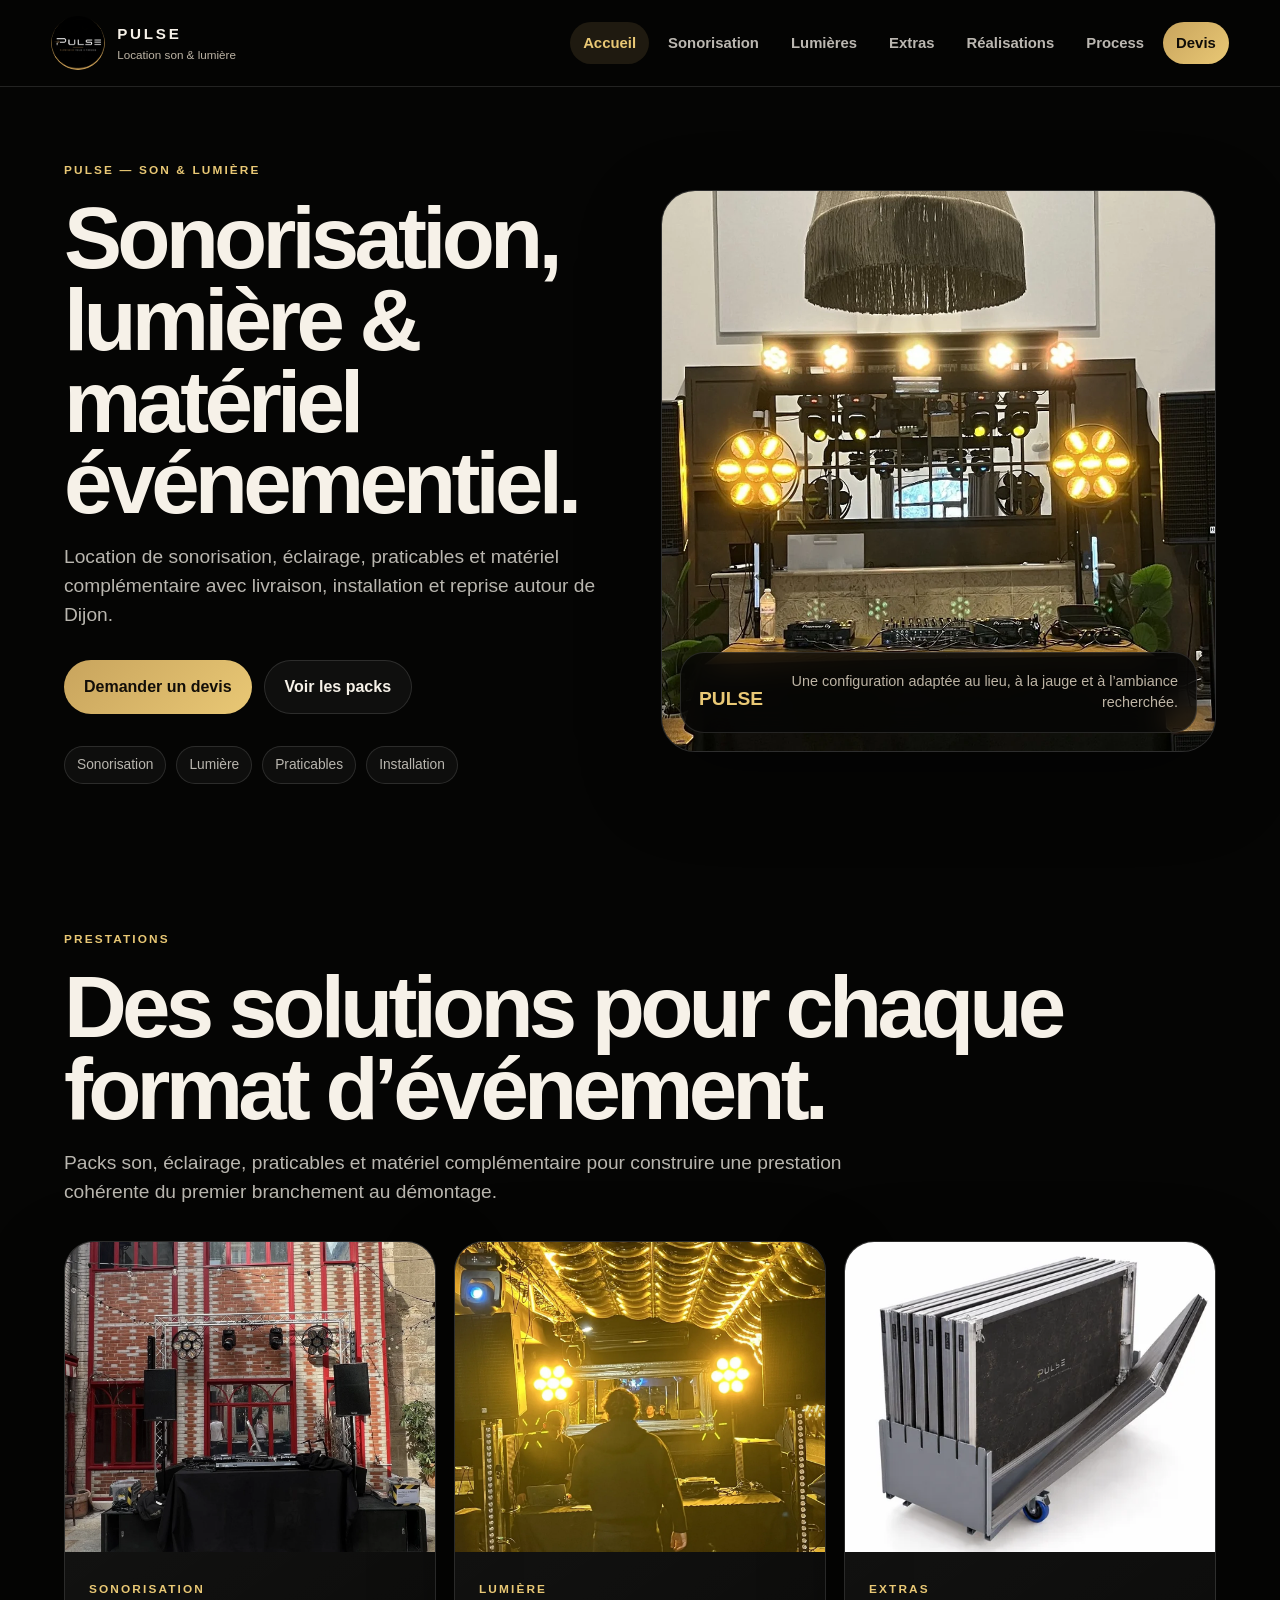
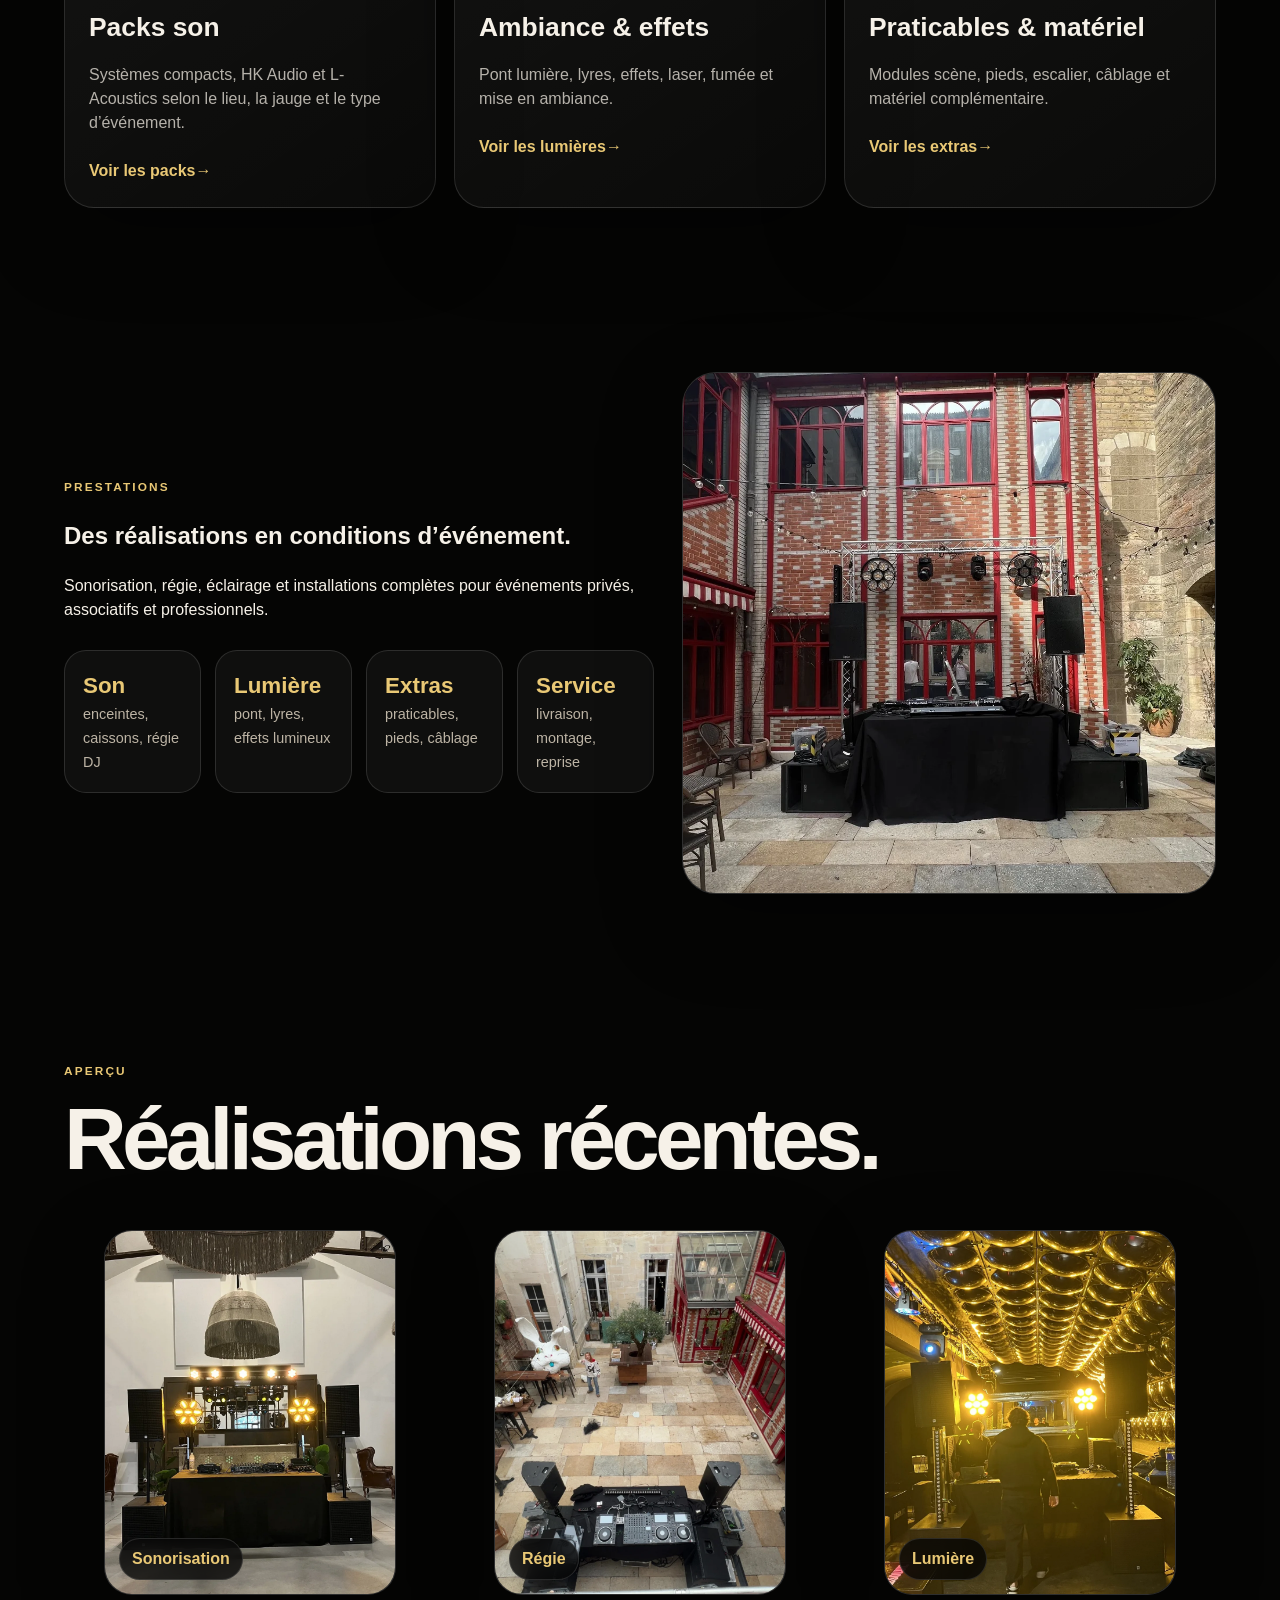
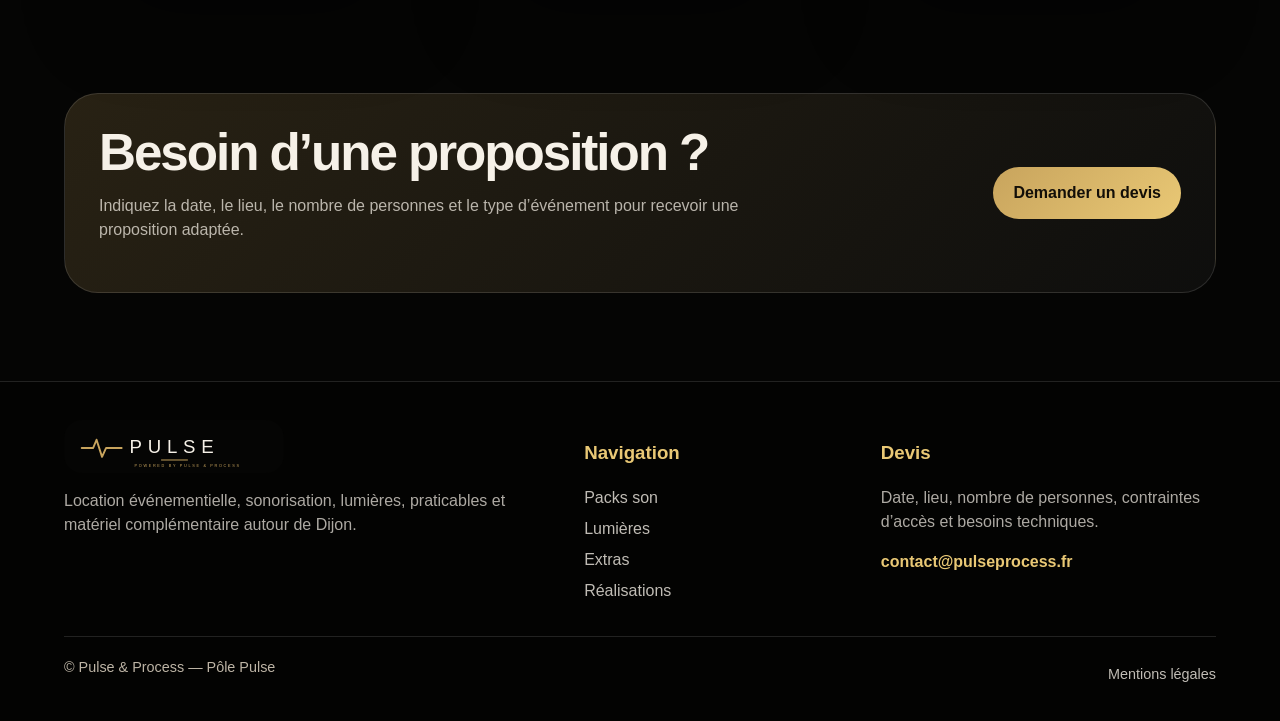
==== commit ec6f746f: "Add files via upload" ====
--- a/index.html
+++ b/index.html
@@ -1,6 +1,6 @@
 <!doctype html>
 <html lang="fr"><head><meta charset="utf-8"><meta name="viewport" content="width=device-width, initial-scale=1"><title>Pulse — Location son, lumière et praticables à Dijon</title><meta name="description" content="Location de sonorisation, lumières, praticables et matériel événementiel autour de Dijon."><link rel="icon" href="favicon.png"><link rel="stylesheet" href="styles.css"></head><body><header class="site-header"><a class="brand" href="index.html"><img src="pulse-logo-circle.png" alt="Logo Pulse"><span><strong>PULSE</strong><small>Location son & lumière</small></span></a><button class="menu-btn" type="button" aria-label="Menu" data-menu-button><span></span><span></span></button><nav class="main-nav" data-menu><a class="active" href="index.html">Accueil</a><a class="" href="sonorisation.html">Sonorisation</a><a class="" href="lumieres.html">Lumières</a><a class="" href="extras.html">Extras</a><a class="" href="realisations.html">Réalisations</a><a class="" href="process.html">Process</a><a class="" href="contact.html">Devis</a></nav></header>
-<main><section class="hero"><div class="hero-copy reveal"><span class="eyebrow">Pulse — son & lumière</span><h1>Location événementielle propre, puissante et installée.</h1><p>Sonorisation, lumières, praticables, livraison, installation, câblage et reprise du matériel pour vos événements autour de Dijon.</p><div class="hero-actions"><a class="btn primary" href="contact.html">Demander un devis</a><a class="btn ghost" href="sonorisation.html">Voir les packs</a></div><div class="trust"><span>Sonorisation</span><span>Lumière</span><span>Praticables</span><span>Installation</span></div></div><div class="hero-media reveal delay"><img src="hero-real.webp" alt="Installation Pulse en salle"><div class="hero-badge"><strong>PULSE</strong><span>Configuration adaptée au lieu, à la jauge et au type d’événement.</span></div></div></section>
-<section class="section"><div class="section-title reveal"><span class="eyebrow">Prestations</span><h2>Trois besoins, une installation claire.</h2><p>Le site présente uniquement les offres Pulse. Les tarifs des packs son reprennent le catalogue, sans mélange entre les photos et les configurations.</p></div><div class="cards-3"><article class="service-card reveal"><img src="hero-cour.webp" alt="Sonorisation"><div><span class="tag">Sonorisation</span><h3>Packs son</h3><p>Configurations compactes, HK Audio et L-Acoustics selon le nombre de personnes et le lieu.</p><a class="text-link" href="sonorisation.html">Voir les packs</a></div></article><article class="service-card reveal"><img src="hero-light.webp" alt="Lumières"><div><span class="tag">Lumière</span><h3>Ambiance & effets</h3><p>Pont lumière, lyres, effets, laser, fumée et mise en ambiance.</p><a class="text-link" href="lumieres.html">Voir les lumières</a></div></article><article class="service-card reveal"><img src="praticables.webp" alt="Praticables"><div><span class="tag">Extras</span><h3>Praticables & matériel</h3><p>Modules scène, pieds, escalier, câblage et matériel complémentaire.</p><a class="text-link" href="extras.html">Voir les extras</a></div></article></div></section>
-<section class="section split"><div class="reveal"><span class="eyebrow">Terrain</span><h2>Des installations réelles, pas des promesses floues.</h2><p>La galerie présente des installations, régies et ambiances issues de prestations ou de montages réels. Les légendes restent volontairement simples.</p><div class="kpis"><div><strong>Son</strong><span>enceintes, caissons, régie</span></div><div><strong>Lumière</strong><span>pont, lyres, effets</span></div><div><strong>Extras</strong><span>praticables, câbles</span></div><div><strong>Service</strong><span>livraison, installation, reprise</span></div></div></div><div class="split-media reveal delay"><img src="real-cour-front.webp" alt="Installation événementielle"></div></section>
-<section class="section"><div class="section-title reveal"><span class="eyebrow">Aperçu</span><h2>Quelques réalisations.</h2></div><div class="gallery-grid"><figure class="gallery-card reveal"><img src="real-clos-front.webp" alt="Sonorisation"><figcaption>Sonorisation</figcaption></figure><figure class="gallery-card reveal"><img src="real-cour-regie.webp" alt="Régie"><figcaption>Régie</figcaption></figure><figure class="gallery-card reveal"><img src="real-club-gold.webp" alt="Lumière"><figcaption>Lumière</figcaption></figure></div></section><section class="cta-band reveal"><div><h2>Besoin d’un devis ?</h2><p>Indiquez la date, le lieu, le nombre de personnes et le type d’événement. Le retour se fait avec une configuration adaptée.</p></div><a class="btn primary" href="contact.html">Demander un devis</a></section></main><footer class="site-footer"><div class="footer-grid"><div><img src="pulse-wordmark.svg" class="footer-logo" alt="PULSE"><p>Location événementielle, sonorisation, lumières, praticables et matériel complémentaire autour de Dijon.</p></div><div><h3>Navigation</h3><a href="sonorisation.html">Packs son</a><a href="lumieres.html">Lumières</a><a href="extras.html">Extras</a><a href="realisations.html">Réalisations</a></div><div><h3>Devis</h3><p>Date, lieu, nombre de personnes, contraintes d’accès et besoins techniques.</p><a class="footer-mail" href="mailto:contact@pulseprocess.fr">contact@pulseprocess.fr</a></div></div><div class="footer-bottom"><span>© Pulse — powered by Pulse & Process</span><a href="mentions-legales.html">Mentions légales</a></div></footer><script src="script.js"></script></body></html>+<main><section class="hero"><div class="hero-copy reveal"><span class="eyebrow">Pulse — son & lumière</span><h1>Sonorisation, lumière & matériel événementiel.</h1><p>Location de sonorisation, éclairage, praticables et matériel complémentaire avec livraison, installation et reprise autour de Dijon.</p><div class="hero-actions"><a class="btn primary" href="contact.html">Demander un devis</a><a class="btn ghost" href="sonorisation.html">Voir les packs</a></div><div class="trust"><span>Sonorisation</span><span>Lumière</span><span>Praticables</span><span>Installation</span></div></div><div class="hero-media reveal delay"><img src="hero-real.webp" alt="Installation Pulse en salle"><div class="hero-badge"><strong>PULSE</strong><span>Une configuration adaptée au lieu, à la jauge et à l’ambiance recherchée.</span></div></div></section>
+<section class="section"><div class="section-title reveal"><span class="eyebrow">Prestations</span><h2>Des solutions pour chaque format d’événement.</h2><p>Packs son, éclairage, praticables et matériel complémentaire pour construire une prestation cohérente du premier branchement au démontage.</p></div><div class="cards-3"><article class="service-card reveal"><img src="hero-cour.webp" alt="Sonorisation"><div><span class="tag">Sonorisation</span><h3>Packs son</h3><p>Systèmes compacts, HK Audio et L-Acoustics selon le lieu, la jauge et le type d’événement.</p><a class="text-link" href="sonorisation.html">Voir les packs</a></div></article><article class="service-card reveal"><img src="hero-light.webp" alt="Lumières"><div><span class="tag">Lumière</span><h3>Ambiance & effets</h3><p>Pont lumière, lyres, effets, laser, fumée et mise en ambiance.</p><a class="text-link" href="lumieres.html">Voir les lumières</a></div></article><article class="service-card reveal"><img src="praticables.webp" alt="Praticables"><div><span class="tag">Extras</span><h3>Praticables & matériel</h3><p>Modules scène, pieds, escalier, câblage et matériel complémentaire.</p><a class="text-link" href="extras.html">Voir les extras</a></div></article></div></section>
+<section class="section split"><div class="reveal"><span class="eyebrow">Prestations</span><h2>Des réalisations en conditions d’événement.</h2><p>Sonorisation, régie, éclairage et installations complètes pour événements privés, associatifs et professionnels.</p><div class="kpis"><div><strong>Son</strong><span>enceintes, caissons, régie DJ</span></div><div><strong>Lumière</strong><span>pont, lyres, effets lumineux</span></div><div><strong>Extras</strong><span>praticables, pieds, câblage</span></div><div><strong>Service</strong><span>livraison, montage, reprise</span></div></div></div><div class="split-media reveal delay"><img src="real-cour-front.webp" alt="Installation événementielle"></div></section>
+<section class="section"><div class="section-title reveal"><span class="eyebrow">Aperçu</span><h2>Réalisations récentes.</h2></div><div class="gallery-grid"><figure class="gallery-card reveal"><img src="real-clos-front.webp" alt="Sonorisation"><figcaption>Sonorisation</figcaption></figure><figure class="gallery-card reveal"><img src="real-cour-regie.webp" alt="Régie"><figcaption>Régie</figcaption></figure><figure class="gallery-card reveal"><img src="real-club-gold.webp" alt="Lumière"><figcaption>Lumière</figcaption></figure></div></section><section class="cta-band reveal"><div><h2>Besoin d’une proposition ?</h2><p>Indiquez la date, le lieu, le nombre de personnes et le type d’événement pour recevoir une proposition adaptée.</p></div><a class="btn primary" href="contact.html">Demander un devis</a></section></main><footer class="site-footer"><div class="footer-grid"><div><img src="pulse-wordmark.svg" class="footer-logo" alt="PULSE"><p>Location événementielle, sonorisation, lumières, praticables et matériel complémentaire autour de Dijon.</p></div><div><h3>Navigation</h3><a href="sonorisation.html">Packs son</a><a href="lumieres.html">Lumières</a><a href="extras.html">Extras</a><a href="realisations.html">Réalisations</a></div><div><h3>Devis</h3><p>Date, lieu, nombre de personnes, contraintes d’accès et besoins techniques.</p><a class="footer-mail" href="mailto:contact@pulseprocess.fr">contact@pulseprocess.fr</a></div></div><div class="footer-bottom"><span>© Pulse & Process — Pôle Pulse</span><a href="mentions-legales.html">Mentions légales</a></div></footer><script src="script.js"></script></body></html>
